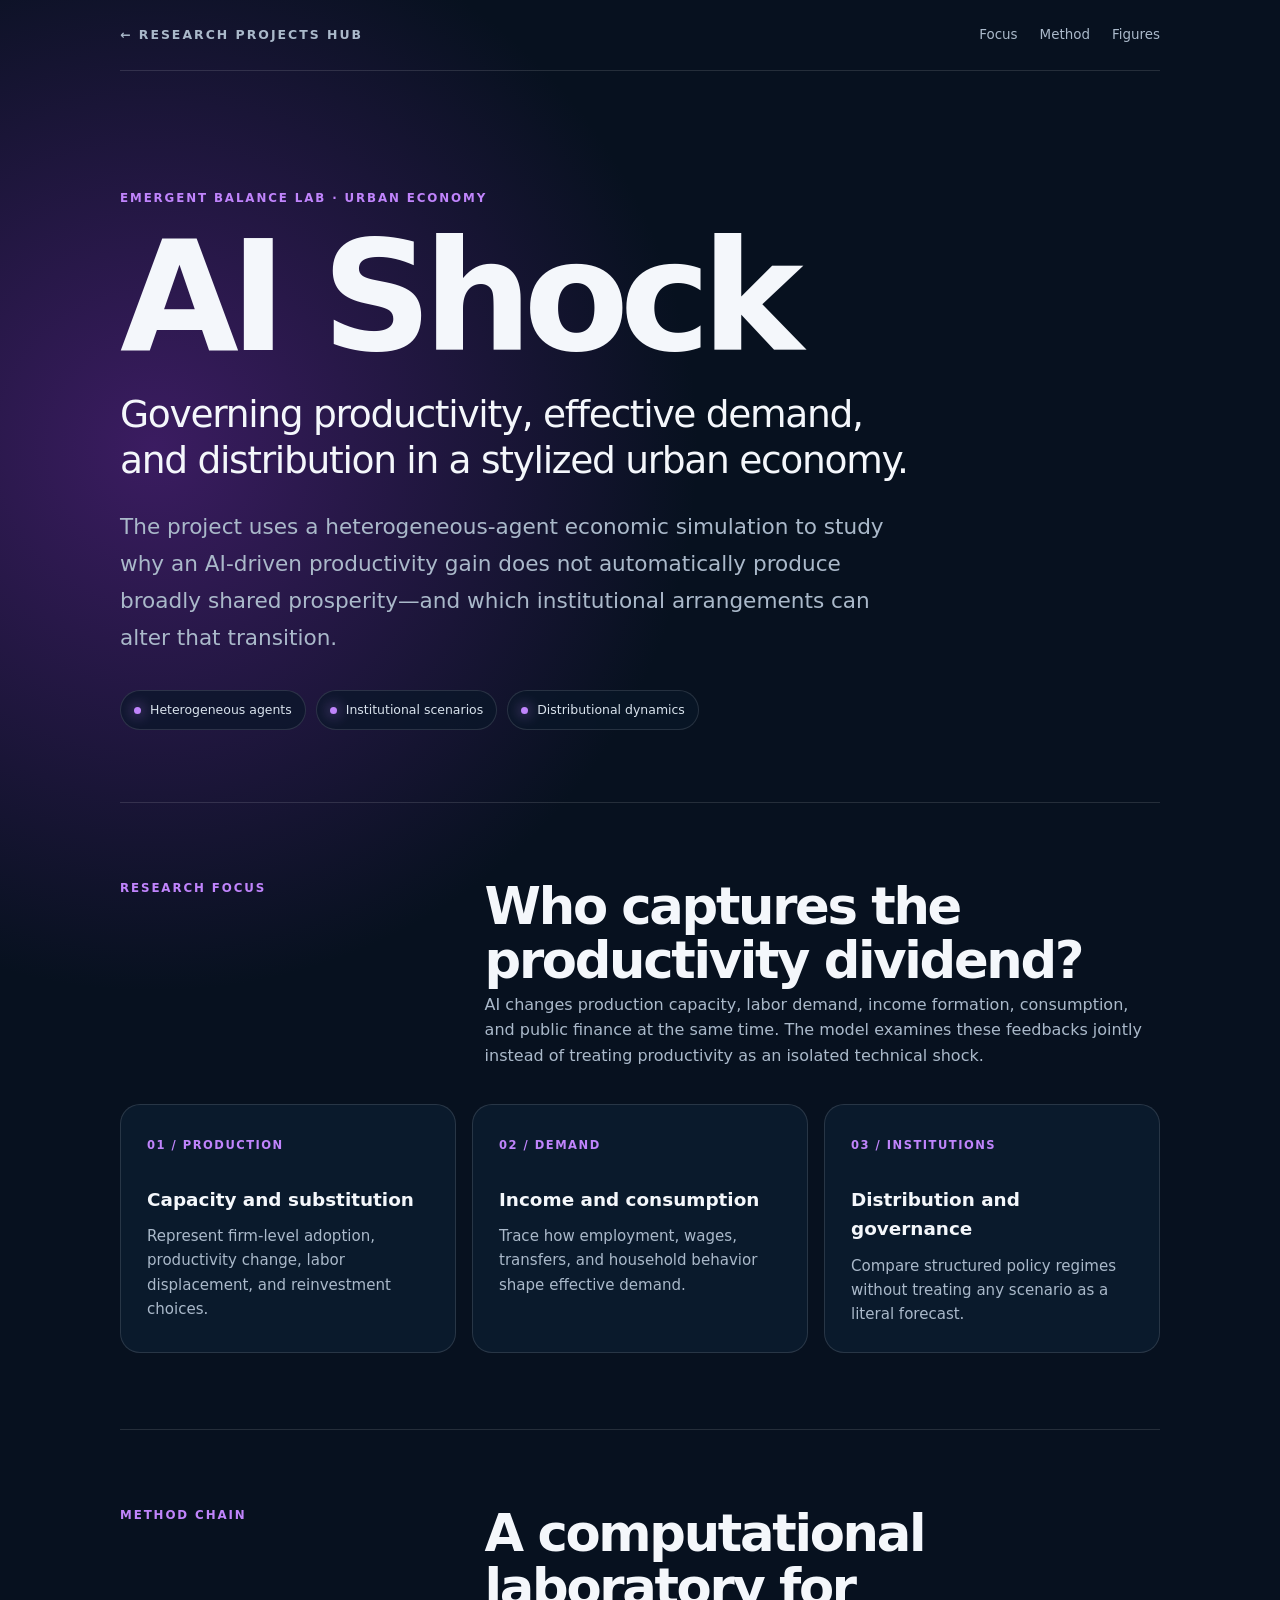
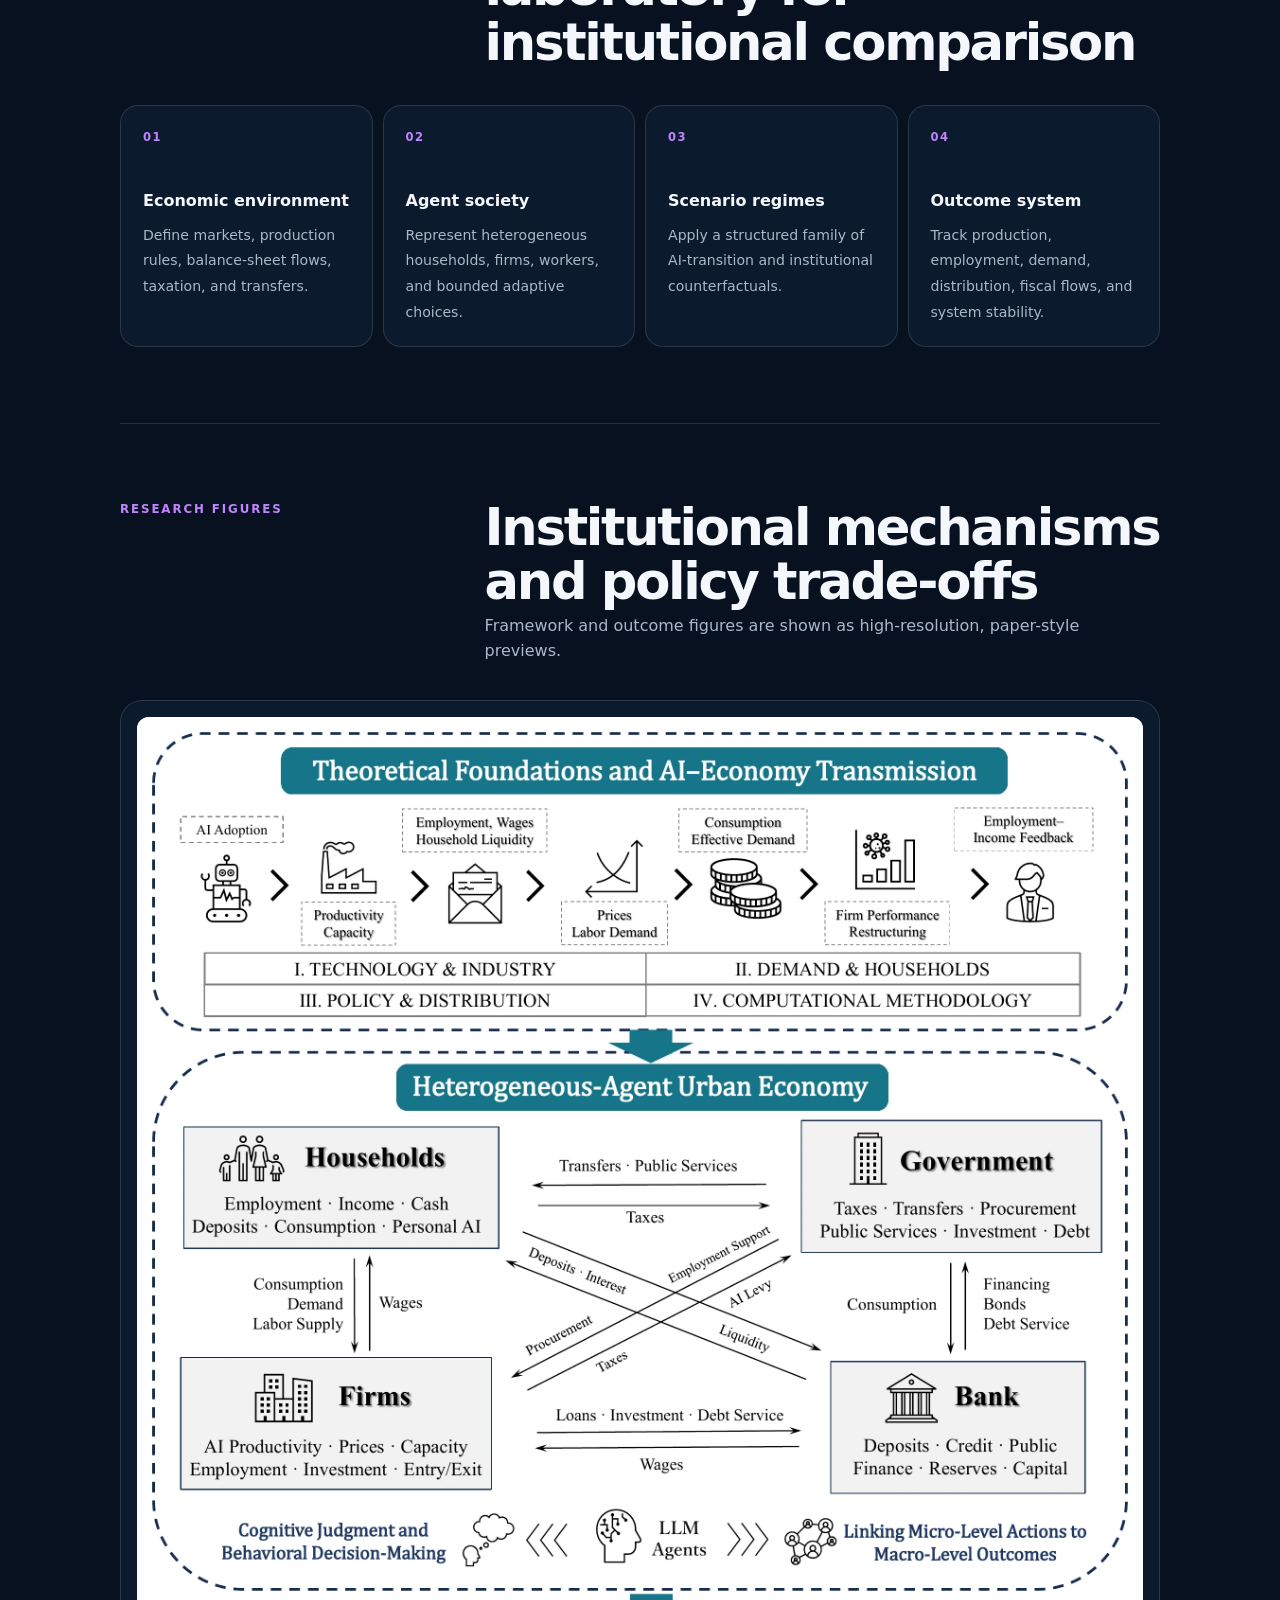
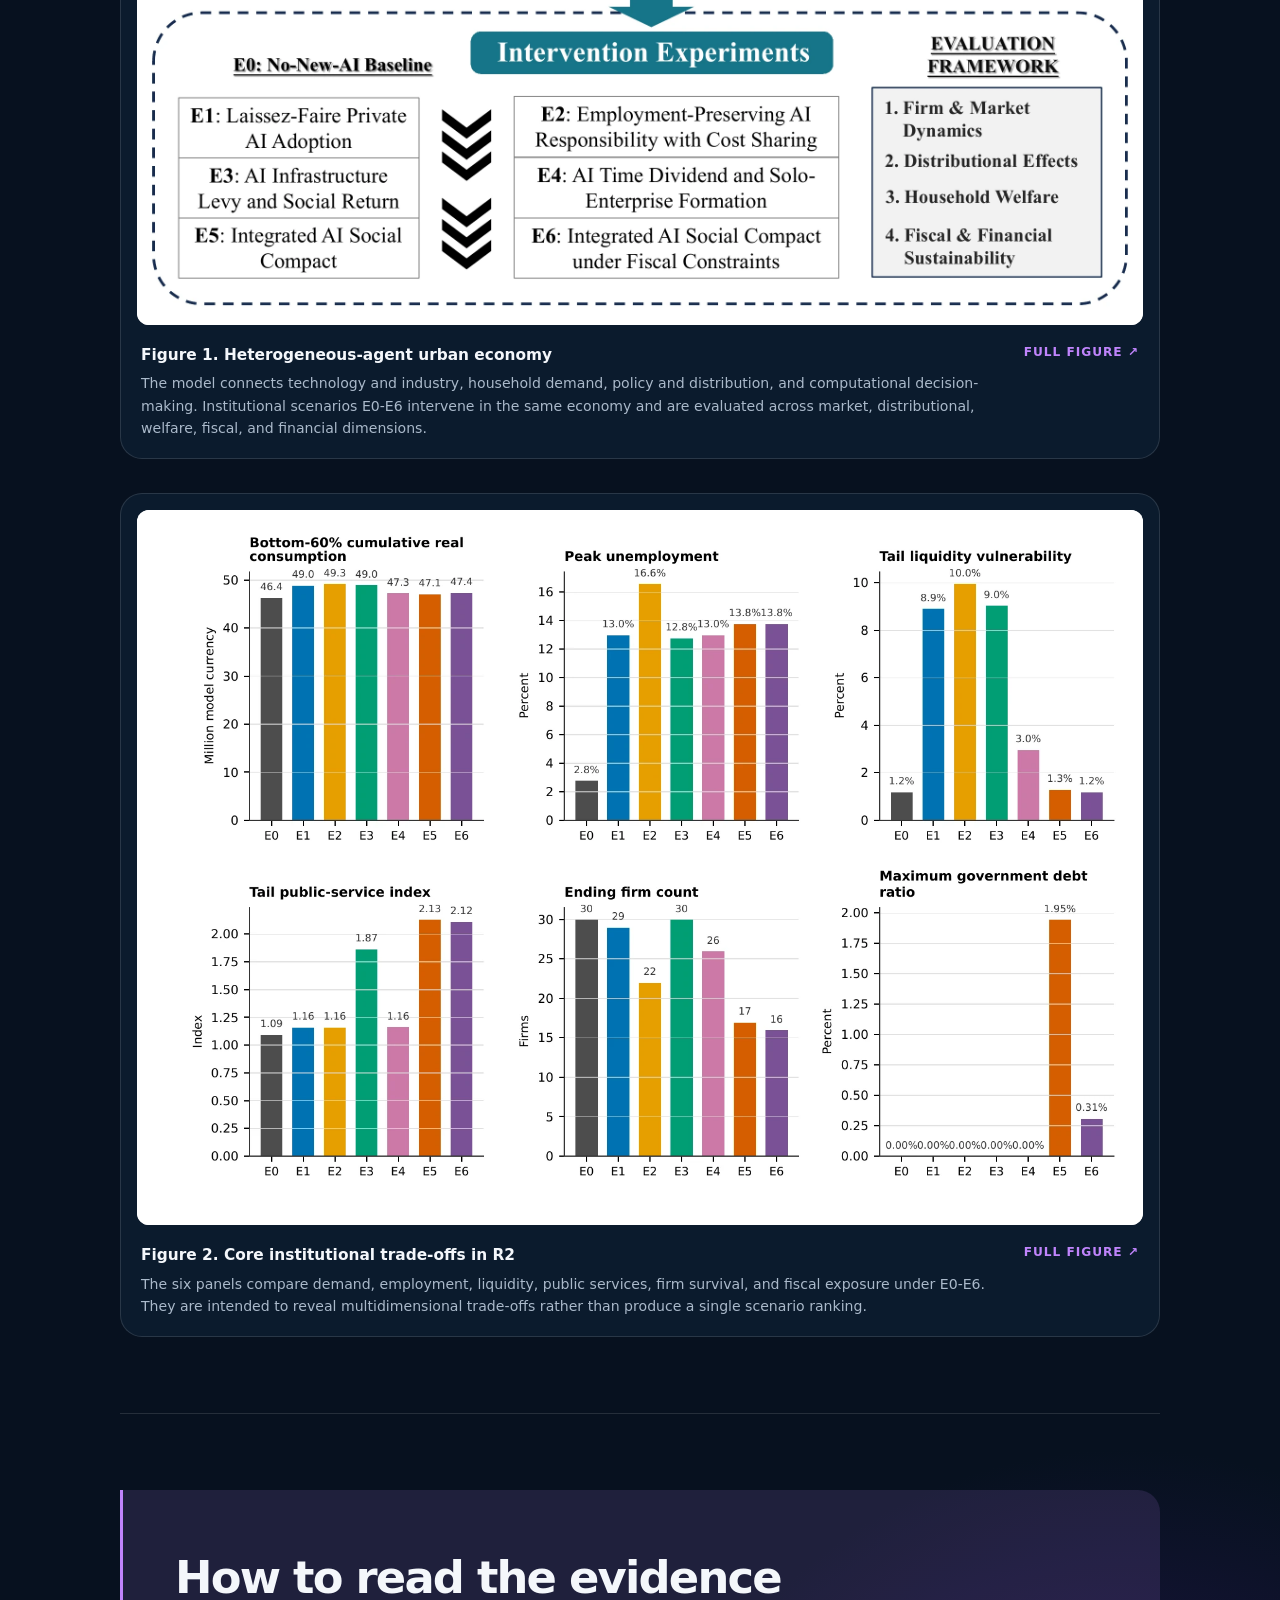
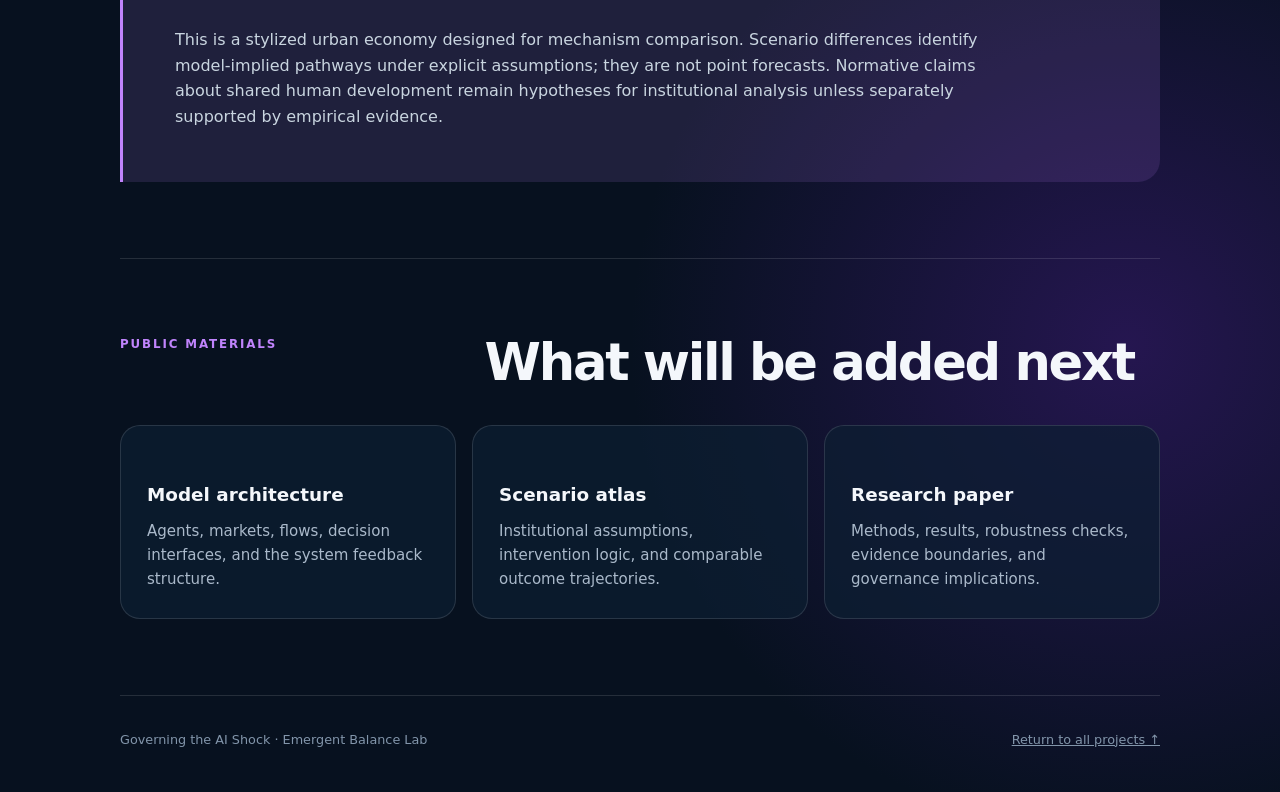
==== ai-shock/index.html @ 292c49fb "Correct AI Shock figure description" ====
<!doctype html>
<html lang="en">
<head>
  <meta charset="utf-8">
  <meta name="viewport" content="width=device-width, initial-scale=1">
  <meta name="theme-color" content="#07111f">
  <meta name="description" content="Governing the AI Shock: a stylized urban economy for institutional and distributional analysis.">
  <title>Governing the AI Shock · A Stylized Urban Economy</title>
  <link rel="stylesheet" href="../assets/styles.css">
</head>
<body class="project-page" style="--accent:#c084fc;--accent-soft:rgba(192,132,252,.13);--glow:#3b1c61">
  <div class="shell">
    <header class="site-header">
      <a class="brand back-link" href="../">← Research Projects Hub</a>
      <nav class="site-nav" aria-label="Project navigation">
        <a href="#focus">Focus</a>
        <a href="#method">Method</a>
        <a href="#figures">Figures</a>
      </nav>
    </header>

    <main>
      <section class="project-hero">
        <div class="eyebrow">Emergent Balance Lab · Urban economy</div>
        <h1>AI Shock</h1>
        <p class="subtitle">Governing productivity, effective demand, and distribution in a stylized urban economy.</p>
        <p class="lead">The project uses a heterogeneous-agent economic simulation to study why an AI-driven productivity gain does not automatically produce broadly shared prosperity—and which institutional arrangements can alter that transition.</p>
        <div class="status-line">
          <span class="pill">Heterogeneous agents</span>
          <span class="pill">Institutional scenarios</span>
          <span class="pill">Distributional dynamics</span>
        </div>
      </section>

      <section class="section" id="focus">
        <div class="section-heading">
          <div class="eyebrow">Research focus</div>
          <div>
            <h2>Who captures the productivity dividend?</h2>
            <p>AI changes production capacity, labor demand, income formation, consumption, and public finance at the same time. The model examines these feedbacks jointly instead of treating productivity as an isolated technical shock.</p>
          </div>
        </div>
        <div class="content-grid">
          <article class="content-card">
            <span class="number">01 / PRODUCTION</span>
            <h3>Capacity and substitution</h3>
            <p>Represent firm-level adoption, productivity change, labor displacement, and reinvestment choices.</p>
          </article>
          <article class="content-card">
            <span class="number">02 / DEMAND</span>
            <h3>Income and consumption</h3>
            <p>Trace how employment, wages, transfers, and household behavior shape effective demand.</p>
          </article>
          <article class="content-card">
            <span class="number">03 / INSTITUTIONS</span>
            <h3>Distribution and governance</h3>
            <p>Compare structured policy regimes without treating any scenario as a literal forecast.</p>
          </article>
        </div>
      </section>

      <section class="section" id="method">
        <div class="section-heading">
          <div class="eyebrow">Method chain</div>
          <div><h2>A computational laboratory for institutional comparison</h2></div>
        </div>
        <div class="method-flow" aria-label="AI Shock method">
          <div class="method-step"><strong>Economic environment</strong><span>Define markets, production rules, balance-sheet flows, taxation, and transfers.</span></div>
          <div class="method-step"><strong>Agent society</strong><span>Represent heterogeneous households, firms, workers, and bounded adaptive choices.</span></div>
          <div class="method-step"><strong>Scenario regimes</strong><span>Apply a structured family of AI-transition and institutional counterfactuals.</span></div>
          <div class="method-step"><strong>Outcome system</strong><span>Track production, employment, demand, distribution, fiscal flows, and system stability.</span></div>
        </div>
      </section>

      <section class="section" id="figures">
        <div class="section-heading">
          <div class="eyebrow">Research figures</div>
          <div>
            <h2>Institutional mechanisms and policy trade-offs</h2>
            <p>Framework and outcome figures are shown as high-resolution, paper-style previews.</p>
          </div>
        </div>
        <div class="figure-stack">
          <figure class="paper-figure">
            <a class="preview-link" href="../assets/figures/ai-framework.svg" target="_blank" rel="noopener" aria-label="Open AI Shock conceptual framework at full resolution">
              <img src="../assets/figures/ai-framework.svg" alt="AI Shock framework connecting AI adoption, productivity, employment, demand, firms, households, government, banking, intervention scenarios E0 to E6, and evaluation dimensions.">
            </a>
            <figcaption class="figure-caption">
              <div>
                <strong>Figure 1. Heterogeneous-agent urban economy</strong>
                <p>The model connects technology and industry, household demand, policy and distribution, and computational decision-making. Institutional scenarios E0-E6 intervene in the same economy and are evaluated across market, distributional, welfare, fiscal, and financial dimensions.</p>
              </div>
              <a class="pdf-link" href="../assets/figures/ai-framework.svg" target="_blank" rel="noopener">Full figure ↗</a>
            </figcaption>
          </figure>
          <figure class="paper-figure">
            <a class="preview-link" href="../assets/figures/ai-results.svg" target="_blank" rel="noopener" aria-label="Open AI Shock core outcome comparison at full resolution">
              <img src="../assets/figures/ai-results.svg" alt="Six bar charts comparing E0 through E6 on bottom-60-percent consumption, peak unemployment, liquidity vulnerability, public services, firm count, and government debt.">
            </a>
            <figcaption class="figure-caption">
              <div>
                <strong>Figure 2. Core institutional trade-offs in R2</strong>
                <p>The six panels compare demand, employment, liquidity, public services, firm survival, and fiscal exposure under E0-E6. They are intended to reveal multidimensional trade-offs rather than produce a single scenario ranking.</p>
              </div>
              <a class="pdf-link" href="../assets/figures/ai-results.svg" target="_blank" rel="noopener">Full figure ↗</a>
            </figcaption>
          </figure>
        </div>
      </section>

      <section class="section" id="evidence">
        <div class="evidence-box">
          <h2>How to read the evidence</h2>
          <p>This is a stylized urban economy designed for mechanism comparison. Scenario differences identify model-implied pathways under explicit assumptions; they are not point forecasts. Normative claims about shared human development remain hypotheses for institutional analysis unless separately supported by empirical evidence.</p>
        </div>
      </section>

      <section class="section">
        <div class="section-heading">
          <div class="eyebrow">Public materials</div>
          <div><h2>What will be added next</h2></div>
        </div>
        <div class="output-grid">
          <article class="output-card"><h3>Model architecture</h3><p>Agents, markets, flows, decision interfaces, and the system feedback structure.</p></article>
          <article class="output-card"><h3>Scenario atlas</h3><p>Institutional assumptions, intervention logic, and comparable outcome trajectories.</p></article>
          <article class="output-card"><h3>Research paper</h3><p>Methods, results, robustness checks, evidence boundaries, and governance implications.</p></article>
        </div>
      </section>
    </main>

    <footer class="site-footer">
      <span>Governing the AI Shock · Emergent Balance Lab</span>
      <a href="../">Return to all projects ↑</a>
    </footer>
  </div>
</body>
</html>
---- assets/styles.css ----
:root {
  --bg: #07111f;
  --panel: #0d1b2c;
  --text: #f4f7fb;
  --muted: #aab9ca;
  --line: rgba(255, 255, 255, 0.12);
  --accent: #67e8f9;
  --accent-soft: rgba(103, 232, 249, 0.13);
  --max-width: 1120px;
}

* { box-sizing: border-box; }
html { scroll-behavior: smooth; }

body {
  margin: 0;
  min-height: 100vh;
  background:
    radial-gradient(circle at 12% 8%, var(--glow, #123958) 0, transparent 34rem),
    radial-gradient(circle at 88% 92%, #251650 0, transparent 31rem),
    var(--bg);
  color: var(--text);
  font-family: Inter, ui-sans-serif, system-ui, -apple-system, BlinkMacSystemFont, "Segoe UI", sans-serif;
  line-height: 1.6;
}

a { color: inherit; }
.shell { width: min(var(--max-width), calc(100% - 32px)); margin: 0 auto; }

.site-header {
  display: flex;
  align-items: center;
  justify-content: space-between;
  gap: 24px;
  padding: 24px 0;
  border-bottom: 1px solid var(--line);
}

.brand {
  text-decoration: none;
  font-size: 0.78rem;
  font-weight: 800;
  letter-spacing: 0.16em;
  text-transform: uppercase;
}

.site-nav { display: flex; gap: 22px; color: var(--muted); font-size: 0.84rem; }
.site-nav a { text-decoration: none; }
.site-nav a:hover, .back-link:hover { color: var(--text); }

.eyebrow {
  color: var(--accent);
  font-size: 0.74rem;
  font-weight: 800;
  letter-spacing: 0.16em;
  text-transform: uppercase;
}

.hero { padding: clamp(72px, 13vw, 148px) 0 76px; }

.hero h1, .project-hero h1 {
  max-width: 980px;
  margin: 18px 0 22px;
  font-size: clamp(3.2rem, 8.7vw, 7.4rem);
  line-height: 0.94;
  letter-spacing: -0.06em;
}

.hero .lead, .project-hero .lead {
  max-width: 780px;
  margin: 0;
  color: var(--muted);
  font-size: clamp(1.06rem, 2.4vw, 1.35rem);
  line-height: 1.72;
}

.status-line { display: flex; flex-wrap: wrap; gap: 10px; margin-top: 34px; }

.pill {
  display: inline-flex;
  align-items: center;
  gap: 9px;
  padding: 9px 13px;
  border: 1px solid var(--line);
  border-radius: 999px;
  background: rgba(9, 24, 41, 0.7);
  color: #d9e3ed;
  font-size: 0.78rem;
}

.pill::before {
  width: 7px;
  height: 7px;
  border-radius: 50%;
  background: var(--accent);
  box-shadow: 0 0 14px var(--accent);
  content: "";
}

.section { padding: 76px 0; border-top: 1px solid var(--line); }

.section-heading {
  display: grid;
  grid-template-columns: minmax(180px, 0.75fr) minmax(0, 1.6fr);
  gap: 48px;
  margin-bottom: 36px;
}

.section-heading h2 {
  margin: 0;
  font-size: clamp(2rem, 4vw, 3.4rem);
  line-height: 1.06;
  letter-spacing: -0.045em;
}

.section-heading p { max-width: 700px; margin: 4px 0 0; color: var(--muted); }
.project-grid, .principle-grid, .content-grid, .output-grid { display: grid; grid-template-columns: repeat(3, 1fr); gap: 16px; }

.project-card {
  min-height: 330px;
  padding: 28px;
  border: 1px solid var(--line);
  border-radius: 24px;
  background: linear-gradient(155deg, rgba(18, 39, 64, 0.96), rgba(10, 25, 42, 0.93));
  text-decoration: none;
  display: flex;
  flex-direction: column;
  transition: transform 180ms ease, border-color 180ms ease;
}

.project-card:hover { transform: translateY(-5px); border-color: var(--card-accent); }
.project-card .index { color: var(--card-accent); font-size: 0.72rem; font-weight: 800; letter-spacing: 0.14em; }
.project-card h3 { margin: auto 0 10px; font-size: 2.25rem; letter-spacing: -0.045em; }
.project-card p { margin: 0; color: var(--muted); }
.card-link { margin-top: 22px; color: #dce8f3; font-size: 0.8rem; font-weight: 700; }

.principle, .content-card, .output-card {
  padding: 26px;
  border: 1px solid var(--line);
  border-radius: 20px;
  background: rgba(13, 31, 51, 0.72);
}

.principle .number, .content-card .number { color: var(--accent); font-size: 0.72rem; font-weight: 800; letter-spacing: 0.13em; }
.principle h3, .content-card h3, .output-card h3 { margin: 28px 0 10px; font-size: 1.15rem; }
.principle p, .content-card p, .output-card p { margin: 0; color: var(--muted); font-size: 0.94rem; }

.integrity-note {
  display: grid;
  grid-template-columns: 0.65fr 1.35fr;
  gap: 46px;
  padding: clamp(28px, 6vw, 52px);
  border: 1px solid var(--line);
  border-radius: 24px;
  background: linear-gradient(135deg, var(--accent-soft), rgba(13, 31, 51, 0.74));
}

.integrity-note h2 { margin: 0; font-size: clamp(1.8rem, 4vw, 3rem); line-height: 1.08; letter-spacing: -0.04em; }
.integrity-note p { margin: 0; color: #c3d0dd; }
.project-page { --max-width: 1040px; }
.project-hero { padding: clamp(62px, 11vw, 118px) 0 72px; }
.project-hero h1 { font-size: clamp(4.6rem, 15vw, 9.6rem); }

.project-hero .subtitle {
  max-width: 800px;
  margin: 0 0 24px;
  font-size: clamp(1.4rem, 4vw, 2.35rem);
  line-height: 1.22;
  letter-spacing: -0.035em;
}

.back-link { color: var(--muted); text-decoration: none; }
.method-flow { display: grid; grid-template-columns: repeat(4, 1fr); gap: 10px; counter-reset: method; }

.method-step {
  min-height: 188px;
  padding: 22px;
  border: 1px solid var(--line);
  border-radius: 18px;
  background: rgba(13, 31, 51, 0.78);
  counter-increment: method;
}

.method-step::before {
  display: block;
  margin-bottom: 42px;
  color: var(--accent);
  font-size: 0.72rem;
  font-weight: 800;
  letter-spacing: 0.12em;
  content: "0" counter(method);
}

.method-step strong { display: block; margin-bottom: 8px; font-size: 1rem; }
.method-step span { color: var(--muted); font-size: 0.88rem; }

.figure-stack {
  display: grid;
  gap: 34px;
}

.paper-figure {
  margin: 0;
  padding: 16px;
  border: 1px solid var(--line);
  border-radius: 22px;
  background: rgba(13, 31, 51, 0.78);
}

.paper-figure a.preview-link {
  display: block;
  overflow: hidden;
  border-radius: 12px;
  background: #fff;
}

.paper-figure img {
  display: block;
  width: 100%;
  height: auto;
  transition: transform 180ms ease;
}

.paper-figure a.preview-link:hover img {
  transform: scale(1.006);
}

.figure-caption {
  display: grid;
  grid-template-columns: minmax(0, 1fr) auto;
  gap: 24px;
  align-items: start;
  padding: 18px 4px 2px;
}

.figure-caption strong {
  display: block;
  margin-bottom: 5px;
  color: var(--text);
  font-size: 0.96rem;
}

.figure-caption p {
  margin: 0;
  color: var(--muted);
  font-size: 0.88rem;
}

.pdf-link {
  white-space: nowrap;
  color: var(--accent);
  font-size: 0.76rem;
  font-weight: 800;
  letter-spacing: 0.08em;
  text-decoration: none;
  text-transform: uppercase;
}

.pdf-link:hover {
  text-decoration: underline;
  text-underline-offset: 4px;
}

.evidence-box {
  padding: clamp(28px, 6vw, 52px);
  border-left: 3px solid var(--accent);
  border-radius: 0 22px 22px 0;
  background: var(--accent-soft);
}

.evidence-box h2 { margin: 0 0 14px; font-size: clamp(1.75rem, 4vw, 2.8rem); letter-spacing: -0.04em; }
.evidence-box p { max-width: 820px; margin: 0; color: #c9d5e0; }

.site-footer {
  display: flex;
  justify-content: space-between;
  gap: 24px;
  padding: 34px 0 42px;
  border-top: 1px solid var(--line);
  color: #8295aa;
  font-size: 0.8rem;
}

@media (max-width: 820px) {
  .project-grid, .principle-grid, .content-grid, .output-grid { grid-template-columns: 1fr; }
  .project-card { min-height: 230px; }
  .section-heading, .integrity-note { grid-template-columns: 1fr; gap: 22px; }
  .method-flow { grid-template-columns: repeat(2, 1fr); }
}

@media (max-width: 560px) {
  .shell { width: min(var(--max-width), calc(100% - 24px)); }
  .site-header { align-items: flex-start; flex-direction: column; gap: 14px; }
  .site-nav { width: 100%; justify-content: space-between; gap: 12px; }
  .hero { padding-top: 58px; }
  .section { padding: 58px 0; }
  .method-flow { grid-template-columns: 1fr; }
  .method-step { min-height: 0; }
  .method-step::before { margin-bottom: 24px; }
  .paper-figure { padding: 8px; border-radius: 16px; }
  .figure-caption { grid-template-columns: 1fr; gap: 12px; padding: 15px 6px 7px; }
  .site-footer { flex-direction: column; }
}
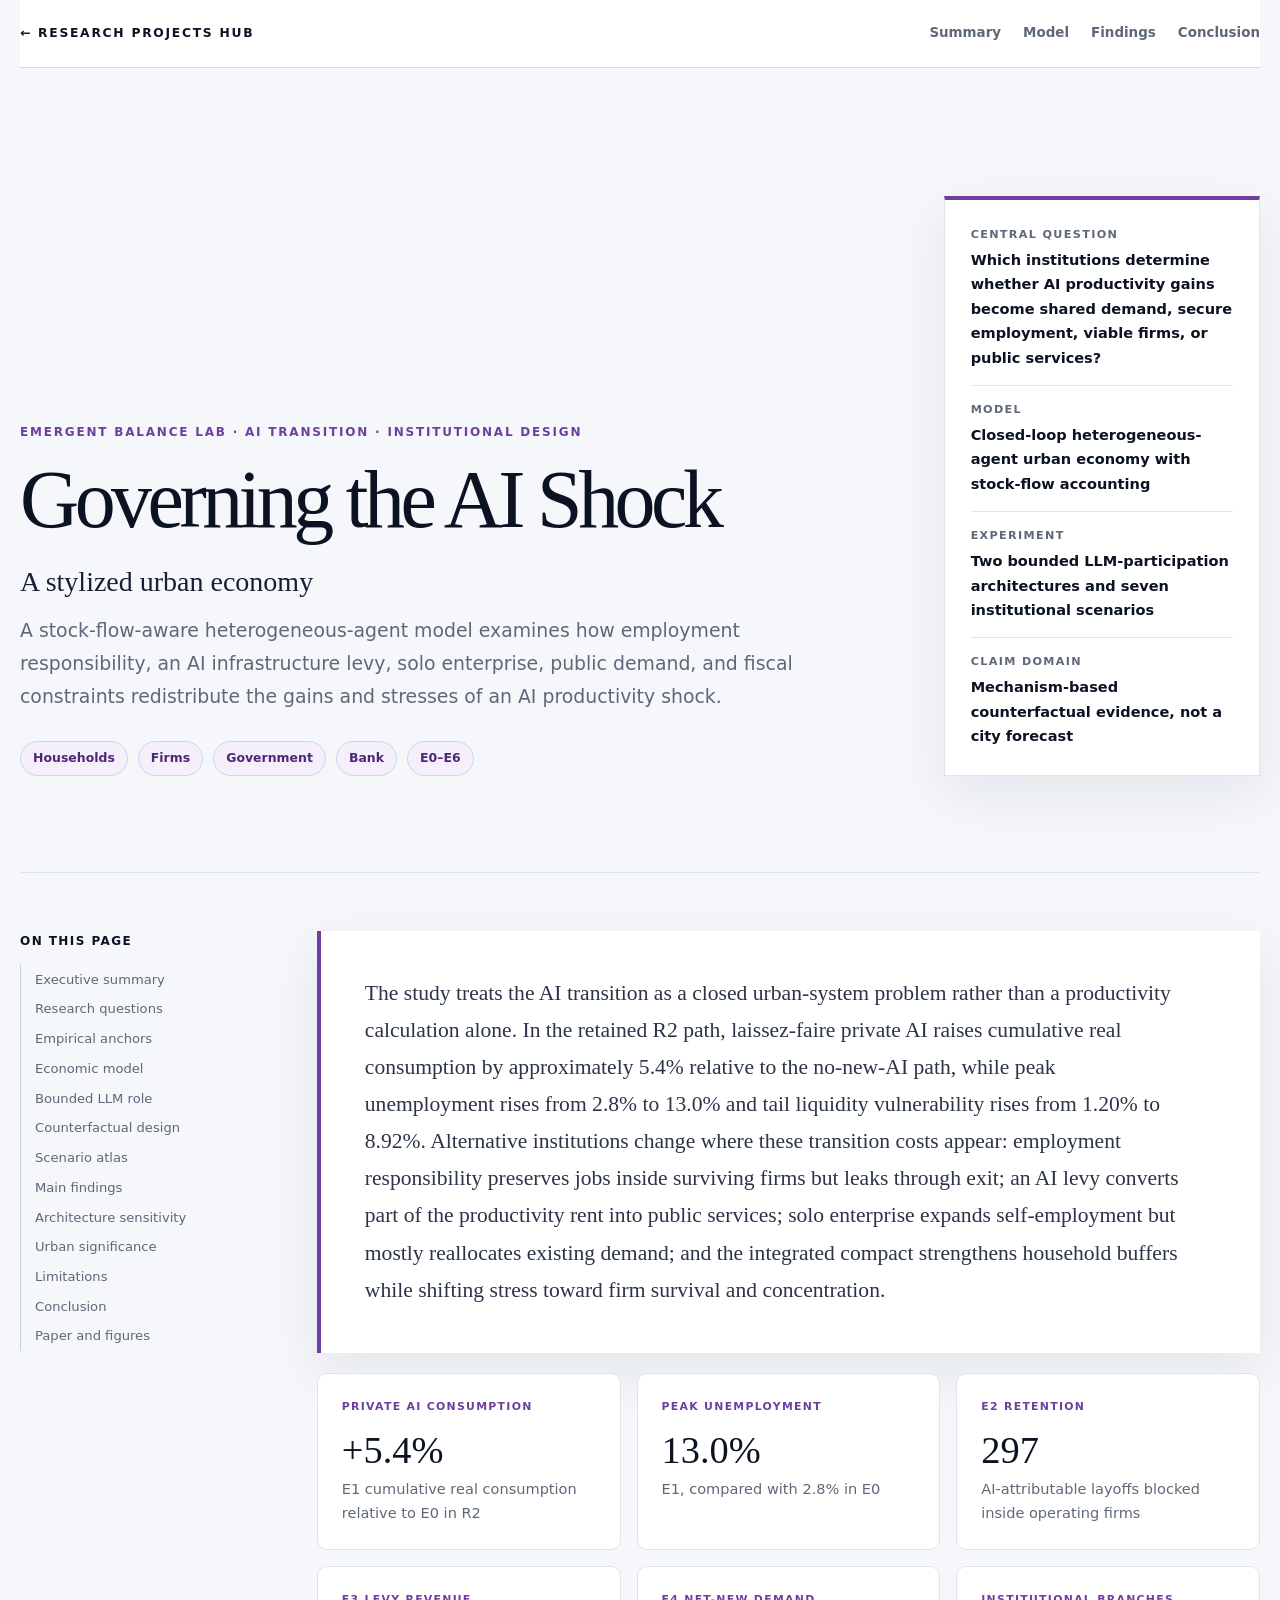
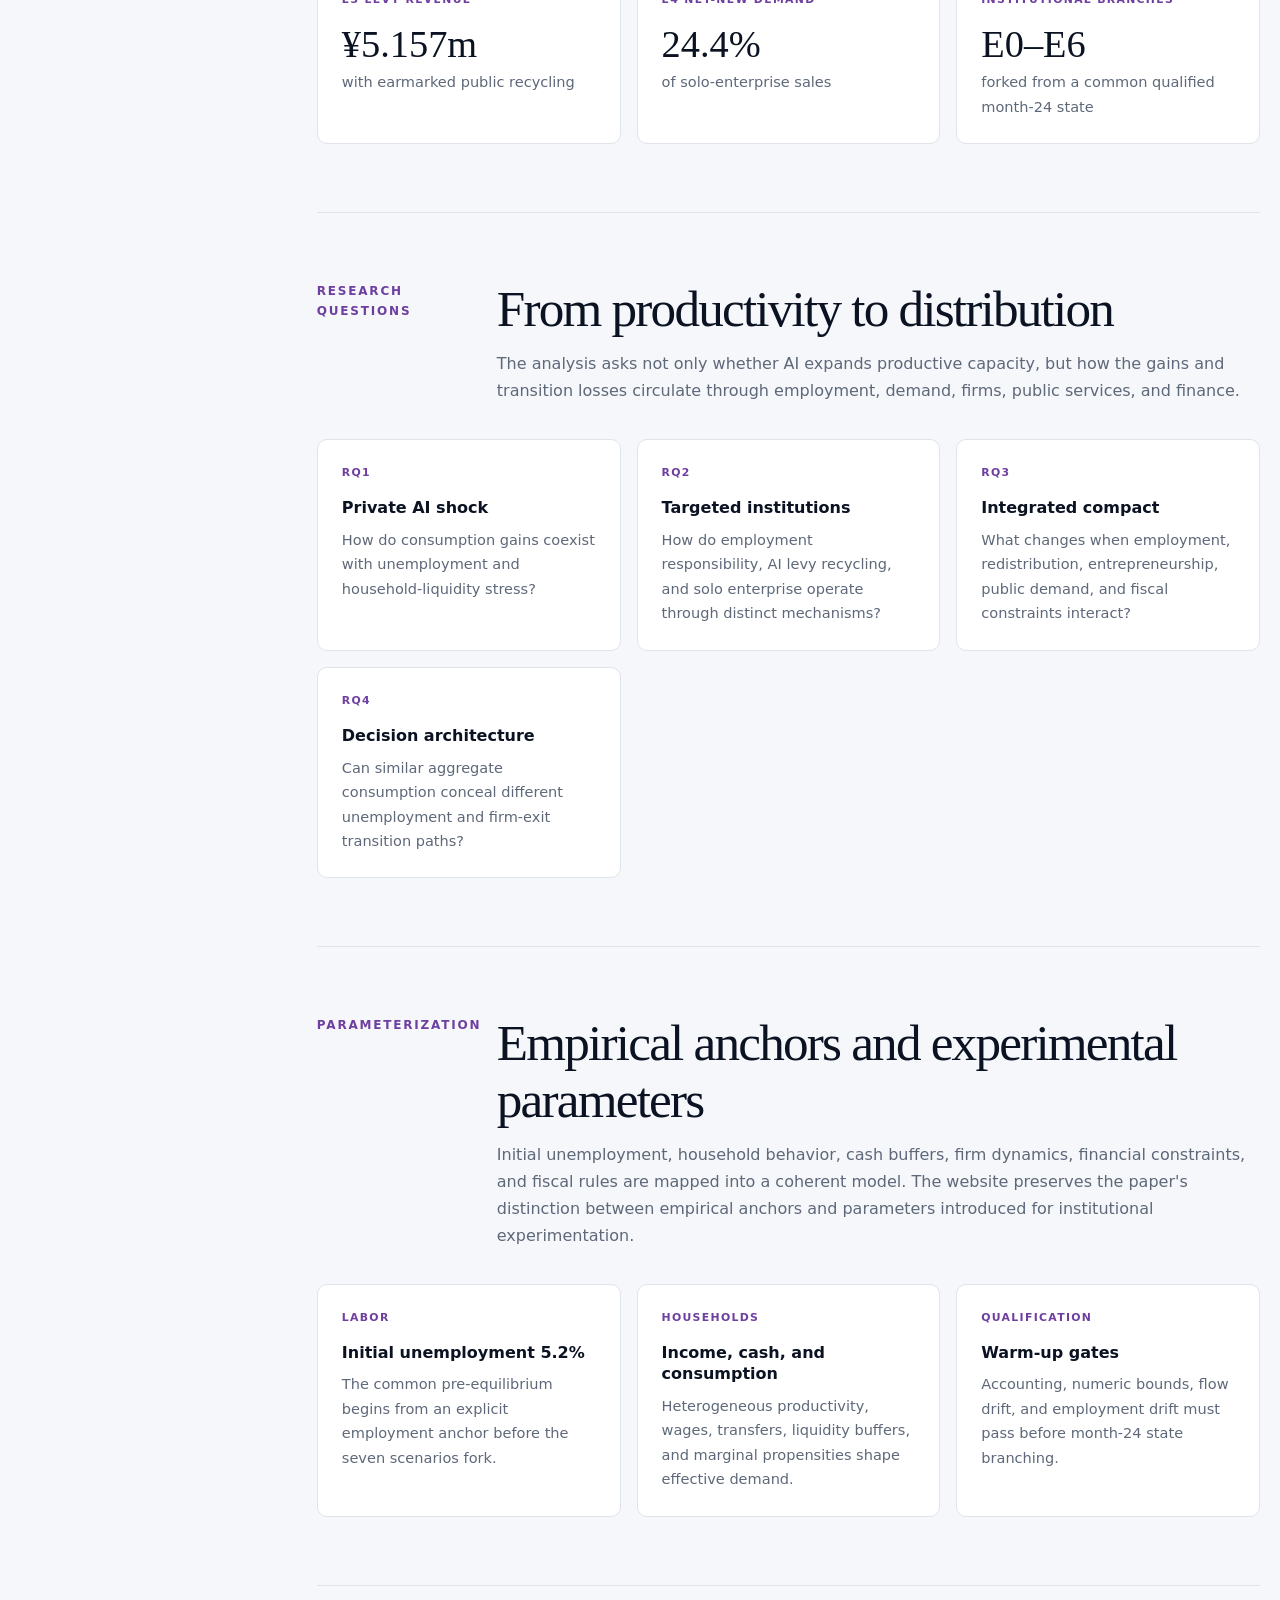
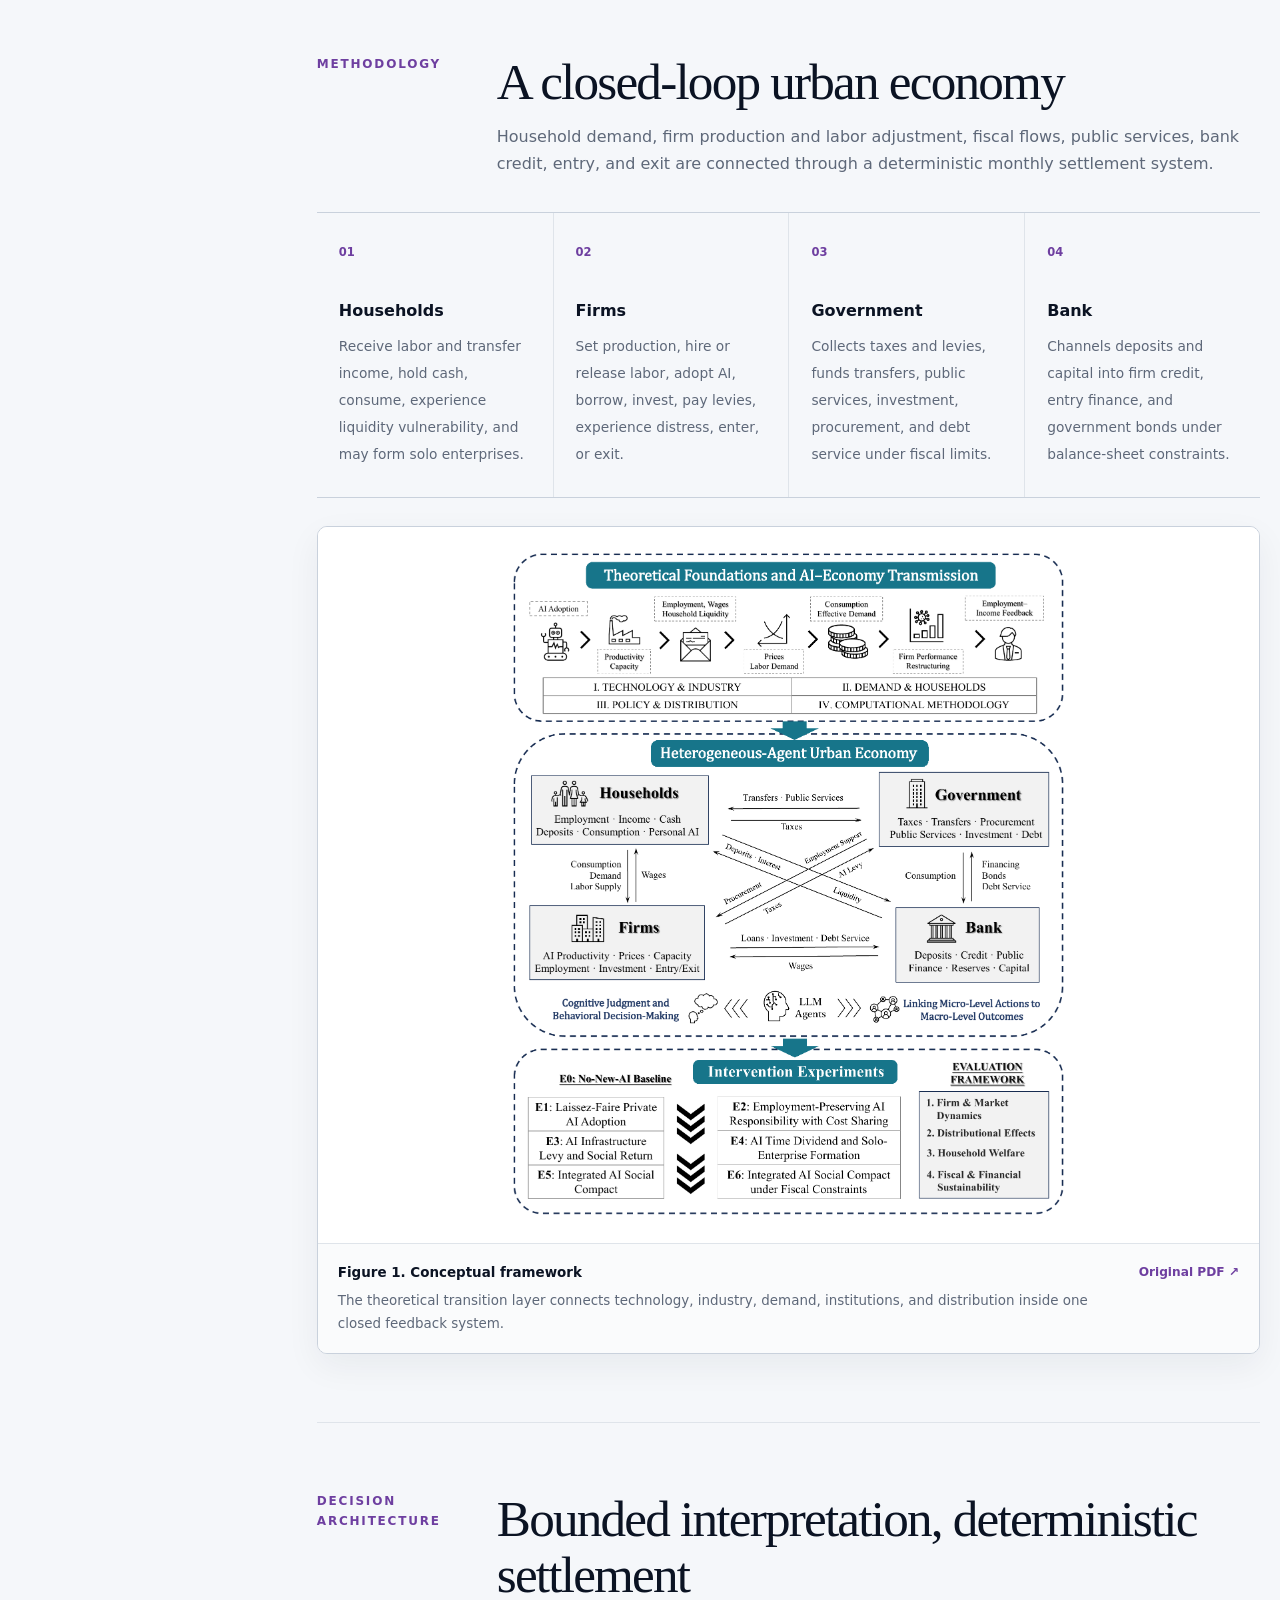
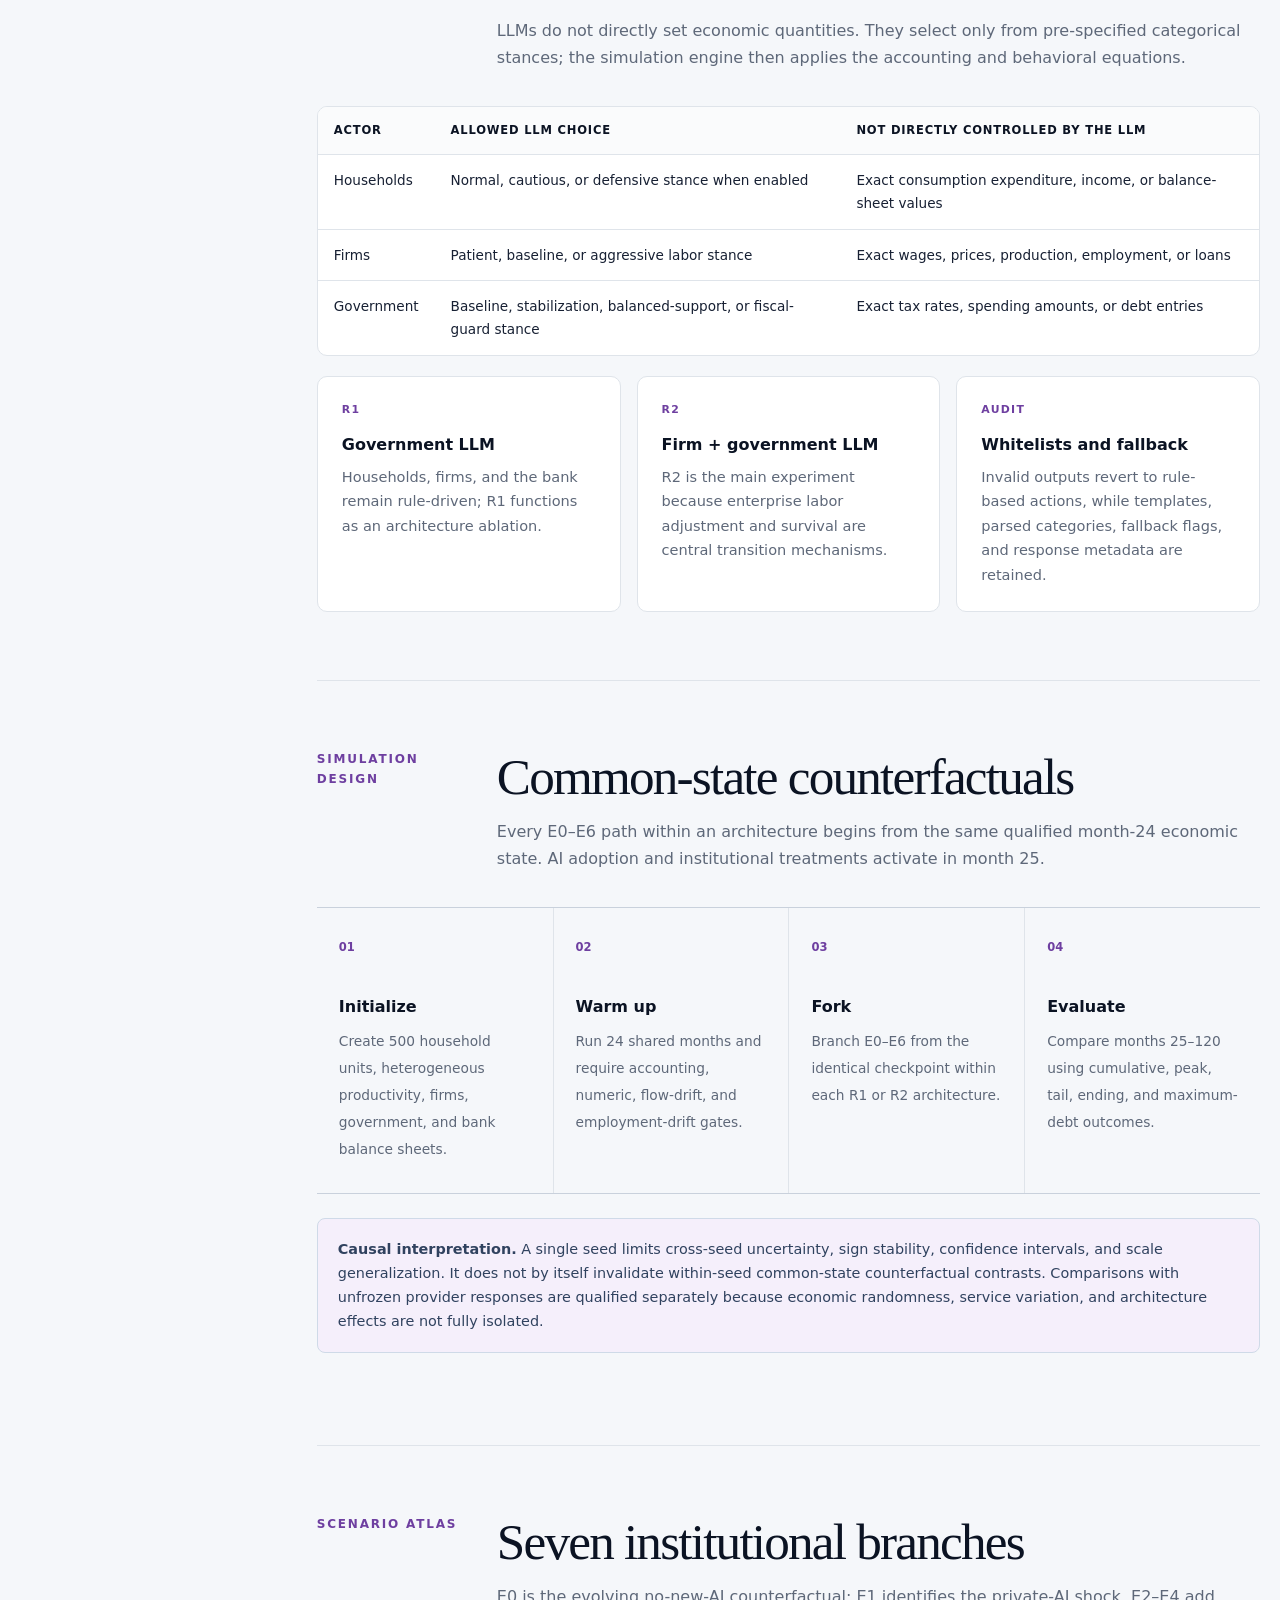
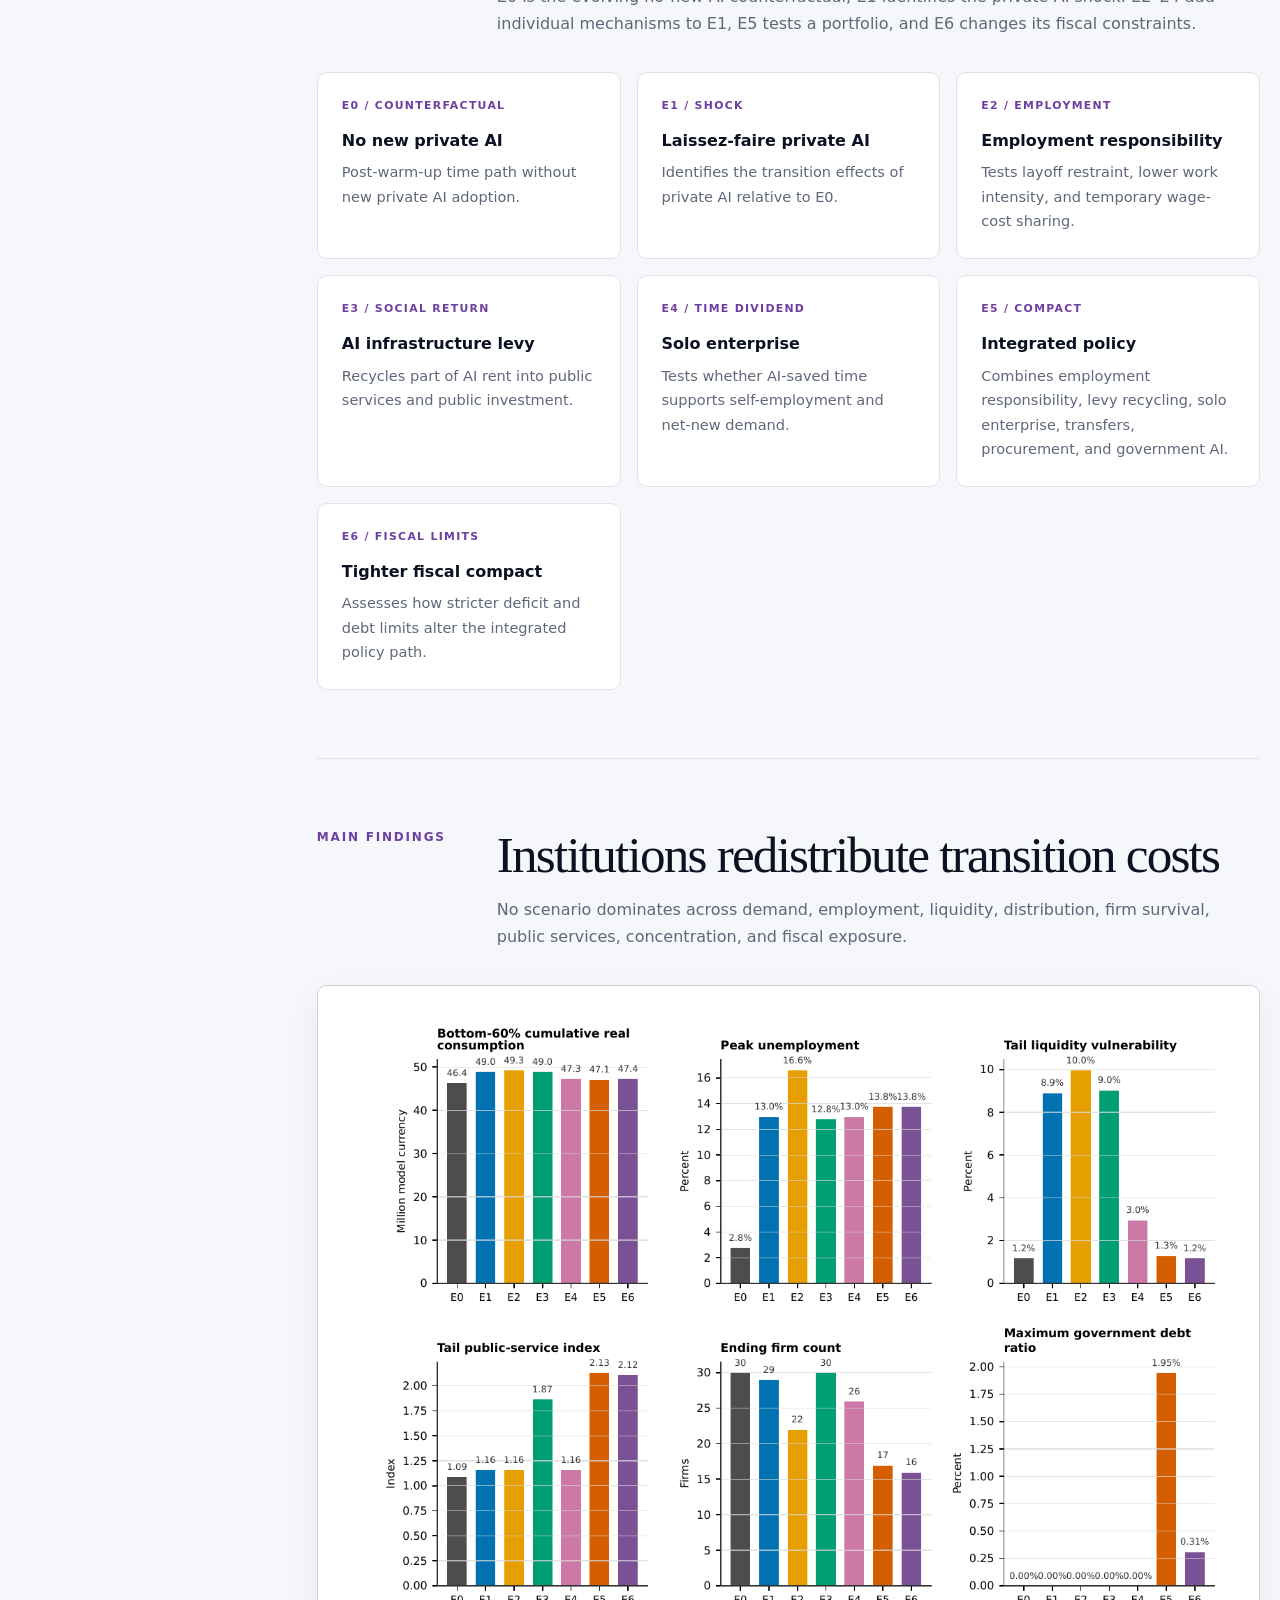
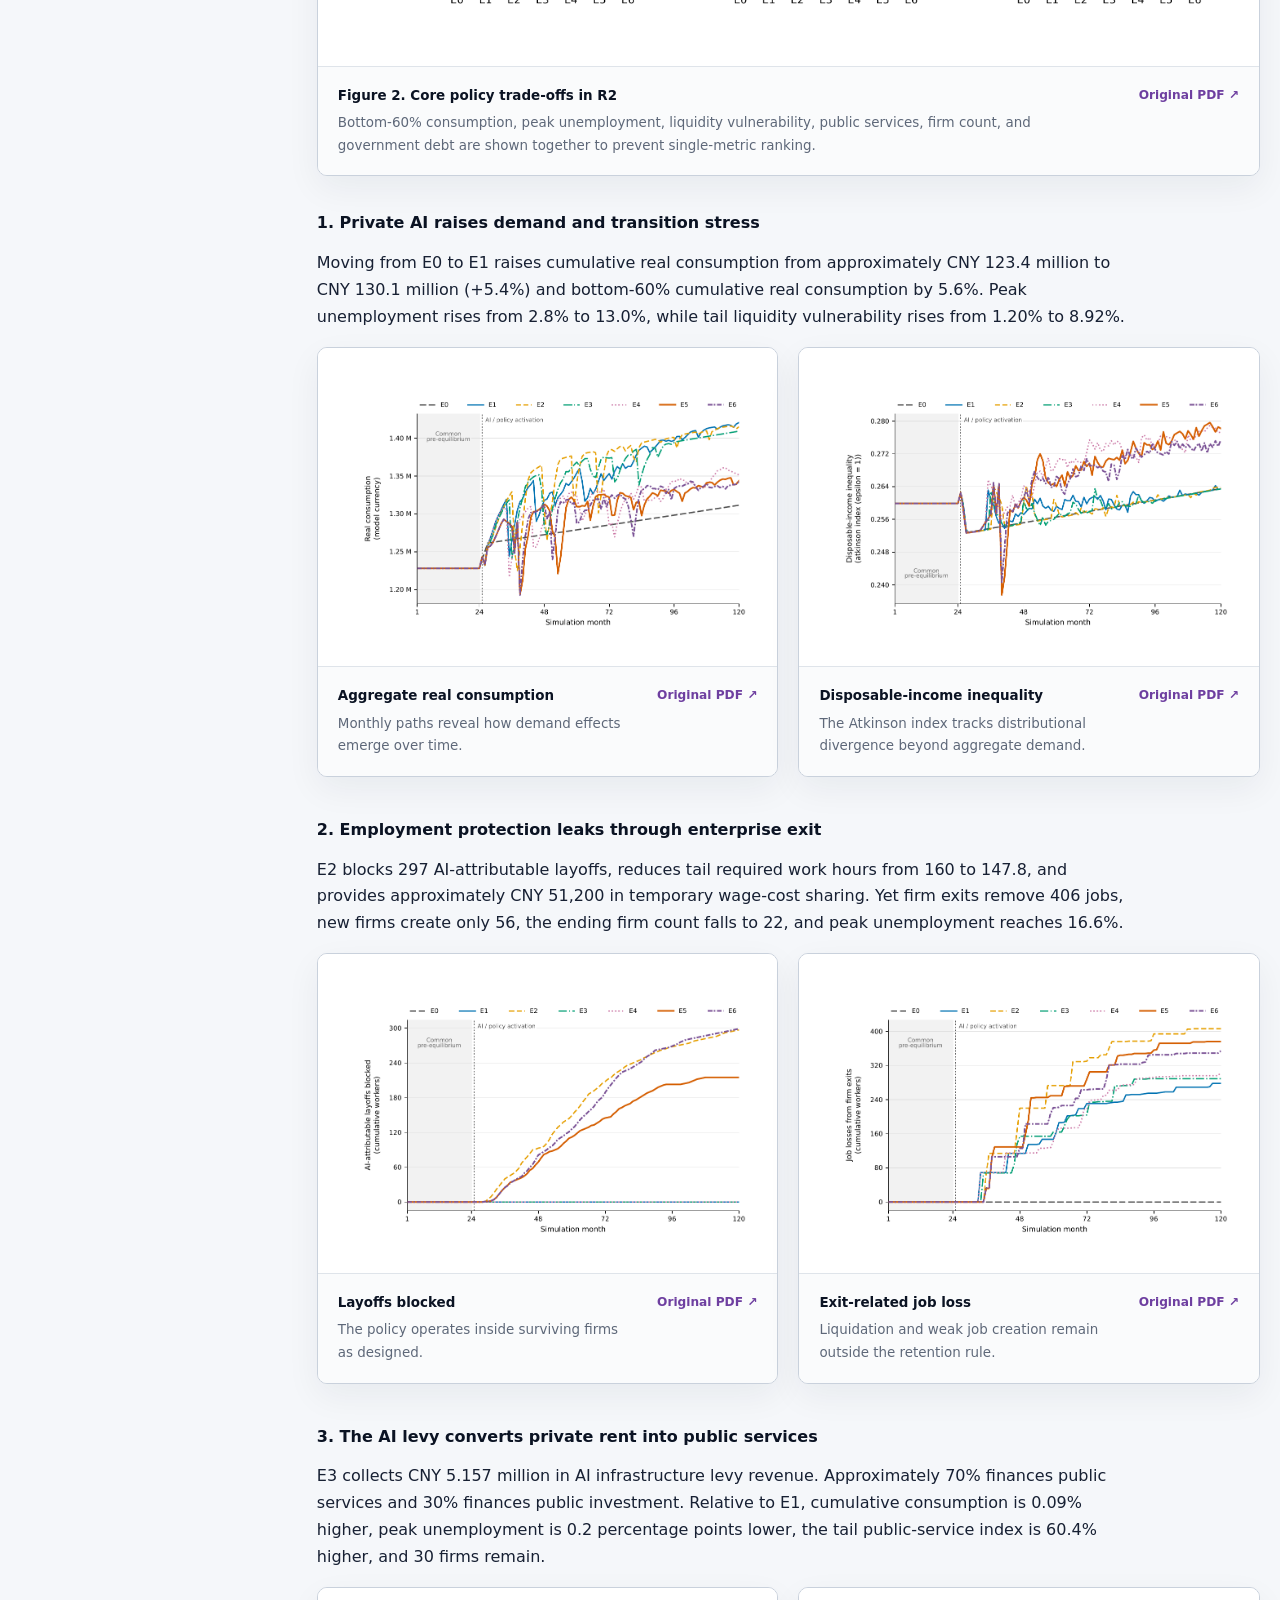
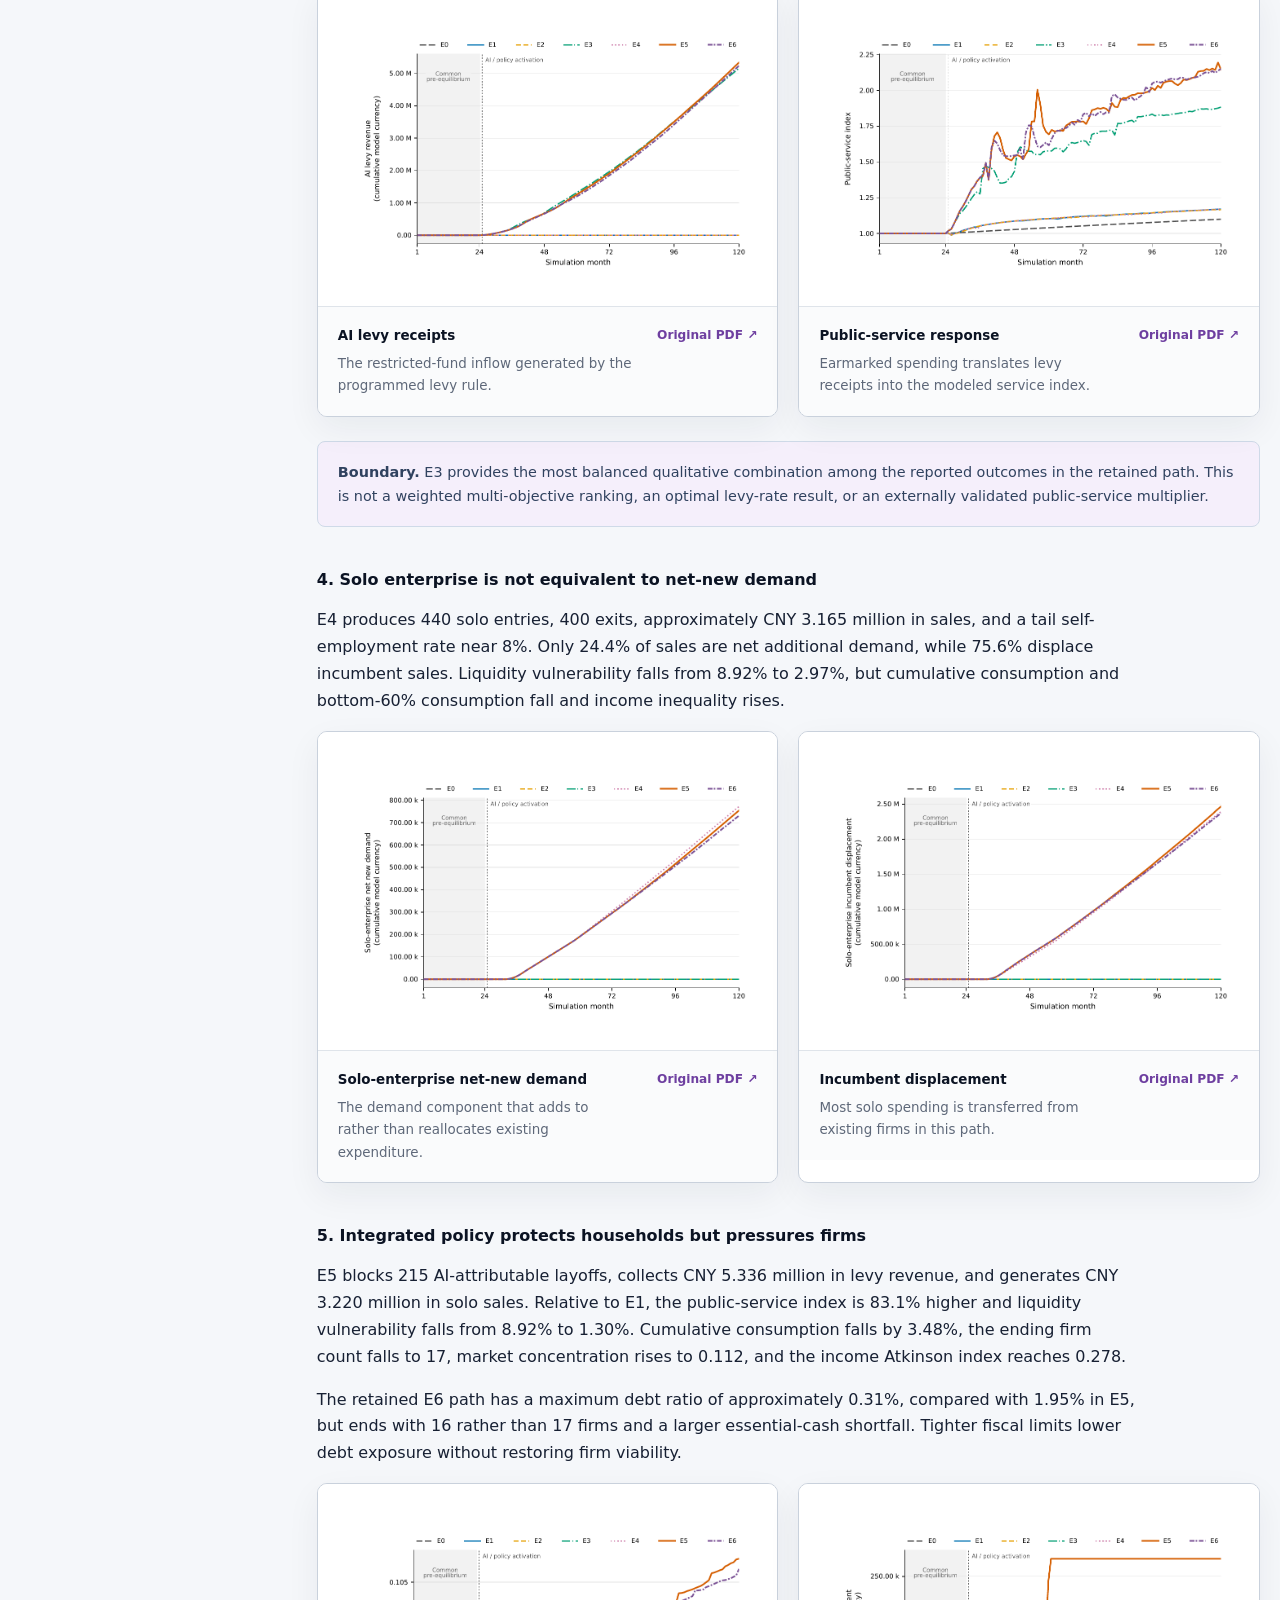
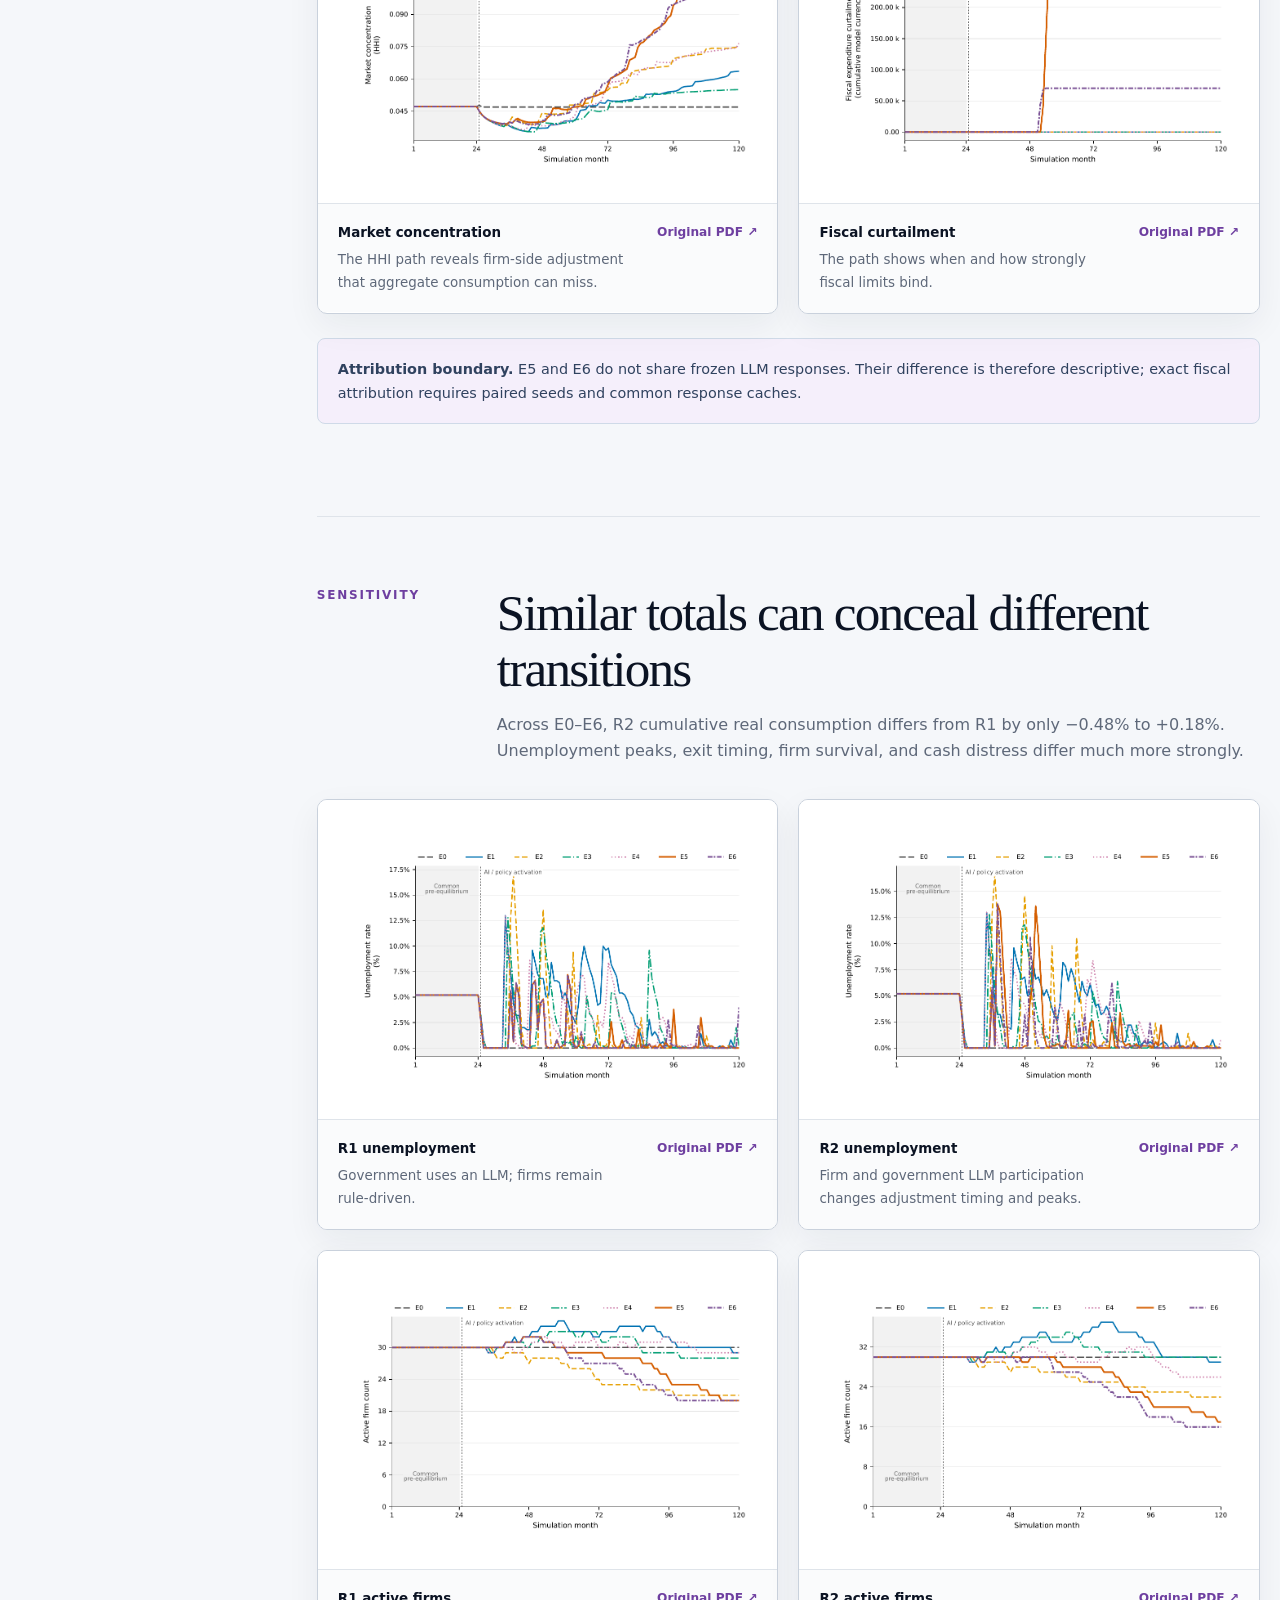
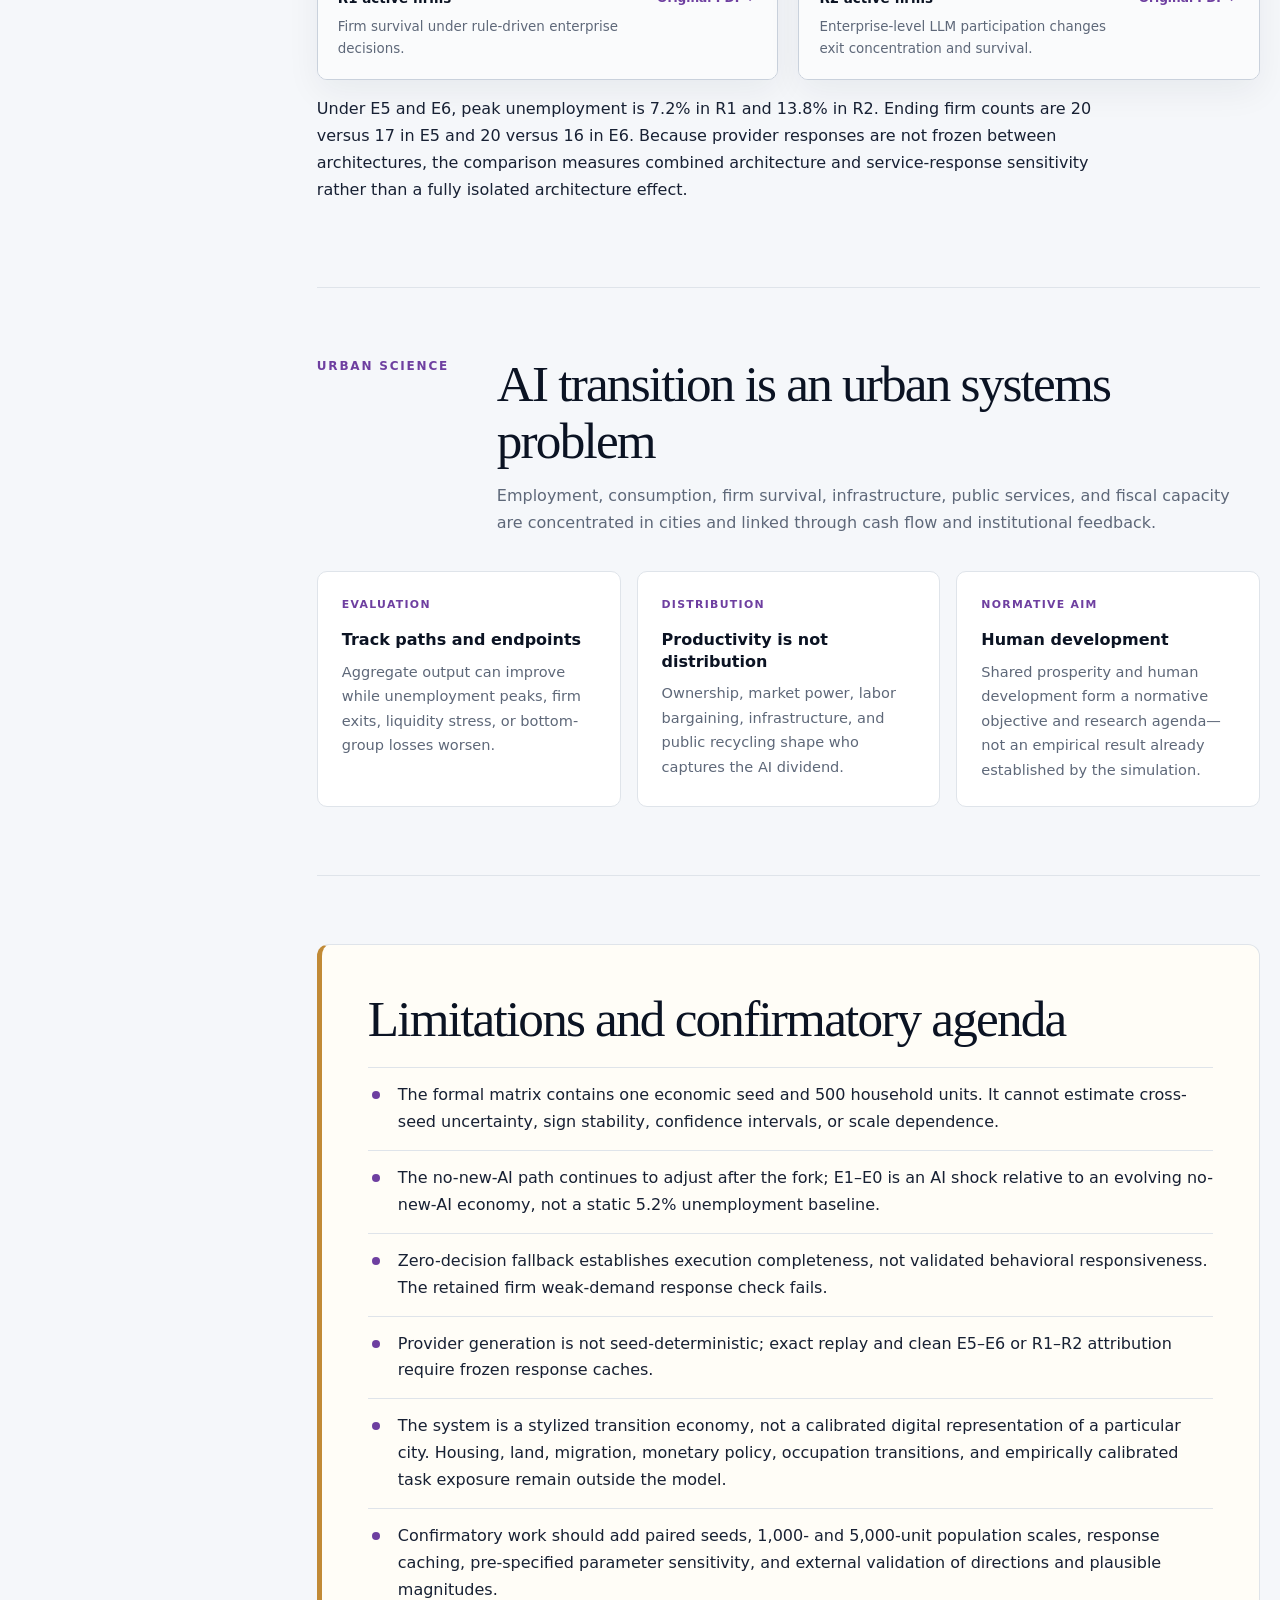
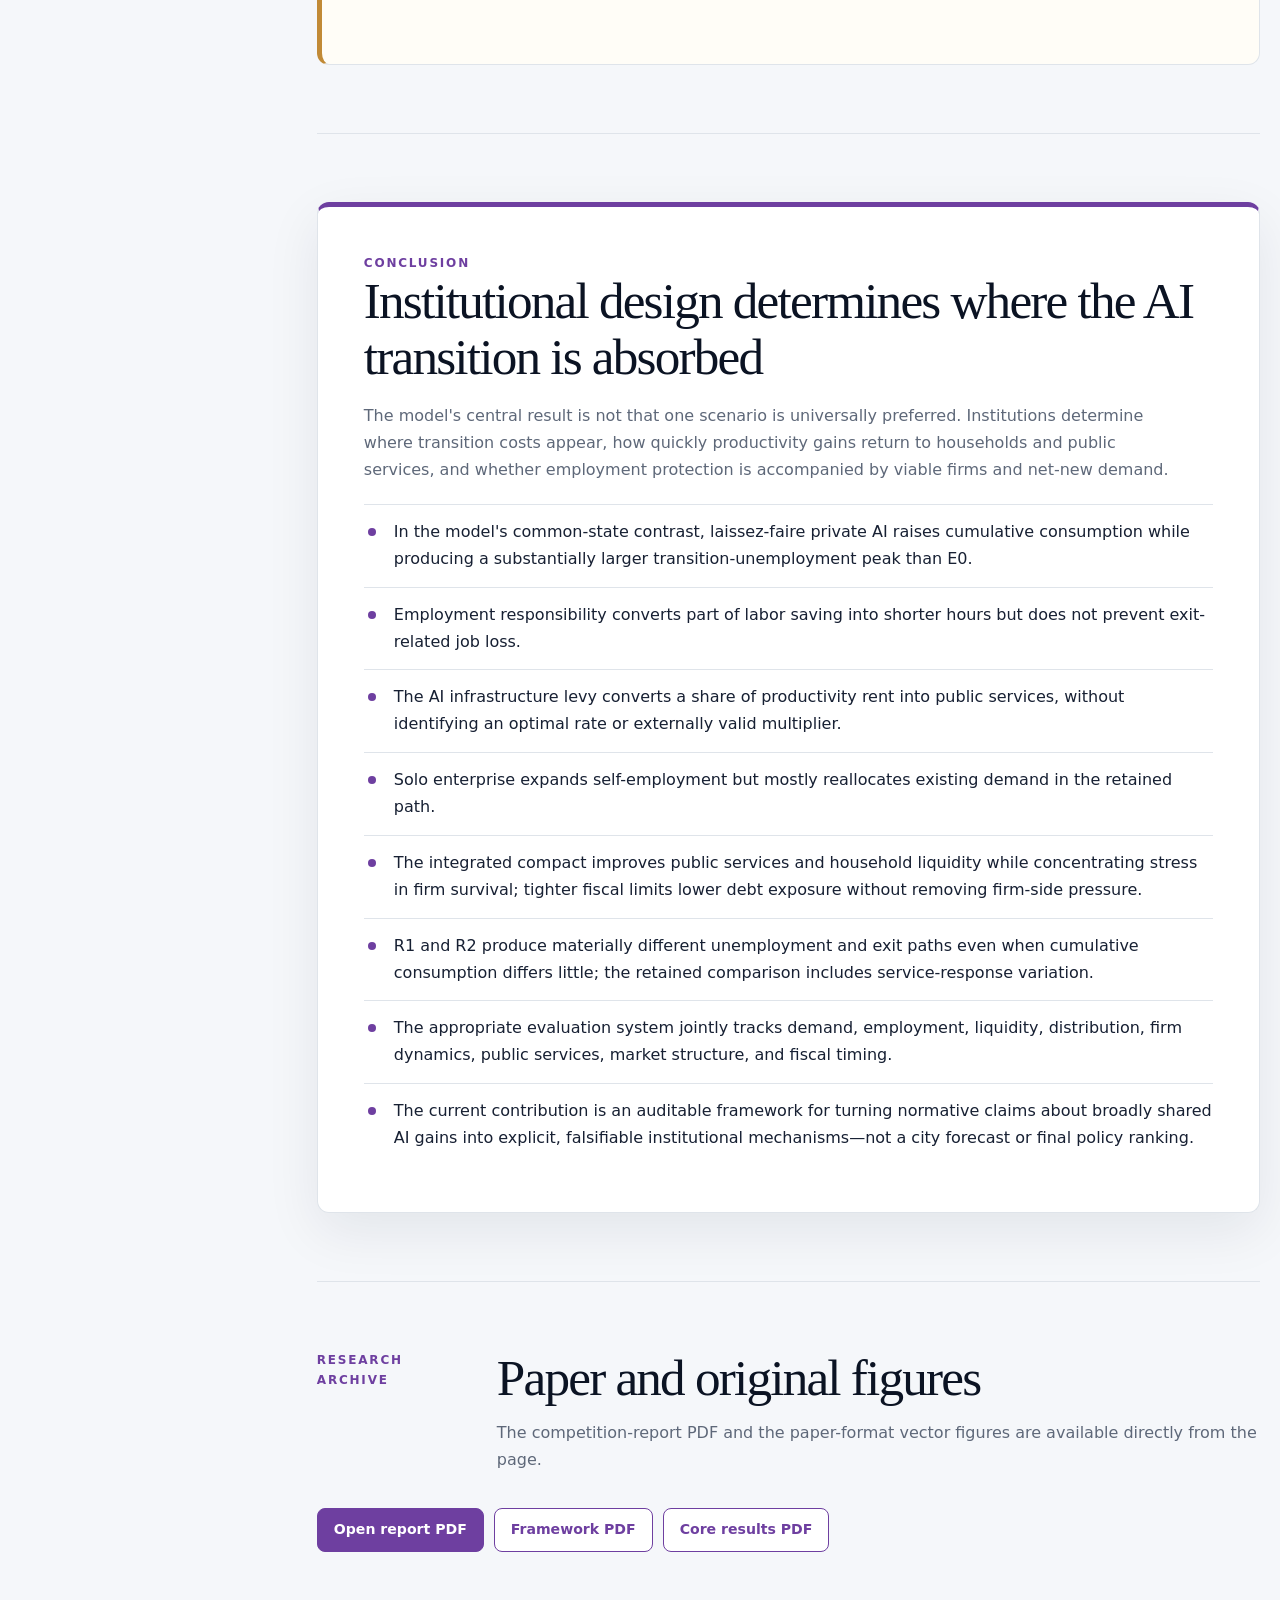
==== commit a71fb77f: "Expand" ====
--- a/ai-shock/index.html
+++ b/ai-shock/index.html
@@ -3,134 +3,378 @@
 <head>
   <meta charset="utf-8">
   <meta name="viewport" content="width=device-width, initial-scale=1">
-  <meta name="theme-color" content="#07111f">
-  <meta name="description" content="Governing the AI Shock: a stylized urban economy for institutional and distributional analysis.">
+  <meta name="theme-color" content="#ffffff">
+  <meta name="description" content="Governing the AI Shock: a stock-flow-aware heterogeneous-agent model of institutional responses to an AI productivity shock in a stylized urban economy.">
   <title>Governing the AI Shock · A Stylized Urban Economy</title>
   <link rel="stylesheet" href="../assets/styles.css">
 </head>
-<body class="project-page" style="--accent:#c084fc;--accent-soft:rgba(192,132,252,.13);--glow:#3b1c61">
+<body style="--accent:#6e3fa0;--accent-dark:#4e2877;--accent-soft:#f5effb">
+  <a class="skip-link" href="#main">Skip to main content</a>
   <div class="shell">
     <header class="site-header">
-      <a class="brand back-link" href="../">← Research Projects Hub</a>
+      <a class="brand" href="../">← Research Projects Hub</a>
       <nav class="site-nav" aria-label="Project navigation">
-        <a href="#focus">Focus</a>
-        <a href="#method">Method</a>
-        <a href="#figures">Figures</a>
+        <a href="#summary">Summary</a>
+        <a href="#model">Model</a>
+        <a href="#findings">Findings</a>
+        <a href="#conclusion">Conclusion</a>
       </nav>
     </header>
 
-    <main>
+    <main id="main">
       <section class="project-hero">
-        <div class="eyebrow">Emergent Balance Lab · Urban economy</div>
-        <h1>AI Shock</h1>
-        <p class="subtitle">Governing productivity, effective demand, and distribution in a stylized urban economy.</p>
-        <p class="lead">The project uses a heterogeneous-agent economic simulation to study why an AI-driven productivity gain does not automatically produce broadly shared prosperity—and which institutional arrangements can alter that transition.</p>
-        <div class="status-line">
-          <span class="pill">Heterogeneous agents</span>
-          <span class="pill">Institutional scenarios</span>
-          <span class="pill">Distributional dynamics</span>
+        <div class="project-hero-grid">
+          <div>
+            <div class="eyebrow">Emergent Balance Lab · AI transition · Institutional design</div>
+            <h1 class="long-title">Governing the AI Shock</h1>
+            <p class="subtitle">A stylized urban economy</p>
+            <p class="lead">A stock-flow-aware heterogeneous-agent model examines how employment responsibility, an AI infrastructure levy, solo enterprise, public demand, and fiscal constraints redistribute the gains and stresses of an AI productivity shock.</p>
+            <div class="status-line">
+              <span class="pill">Households</span>
+              <span class="pill">Firms</span>
+              <span class="pill">Government</span>
+              <span class="pill">Bank</span>
+              <span class="pill">E0–E6</span>
+            </div>
+          </div>
+          <aside class="paper-meta" aria-label="Paper profile">
+            <dl>
+              <div><dt>Central question</dt><dd>Which institutions determine whether AI productivity gains become shared demand, secure employment, viable firms, or public services?</dd></div>
+              <div><dt>Model</dt><dd>Closed-loop heterogeneous-agent urban economy with stock-flow accounting</dd></div>
+              <div><dt>Experiment</dt><dd>Two bounded LLM-participation architectures and seven institutional scenarios</dd></div>
+              <div><dt>Claim domain</dt><dd>Mechanism-based counterfactual evidence, not a city forecast</dd></div>
+            </dl>
+          </aside>
         </div>
       </section>
 
-      <section class="section" id="focus">
-        <div class="section-heading">
-          <div class="eyebrow">Research focus</div>
-          <div>
-            <h2>Who captures the productivity dividend?</h2>
-            <p>AI changes production capacity, labor demand, income formation, consumption, and public finance at the same time. The model examines these feedbacks jointly instead of treating productivity as an isolated technical shock.</p>
-          </div>
-        </div>
-        <div class="content-grid">
-          <article class="content-card">
-            <span class="number">01 / PRODUCTION</span>
-            <h3>Capacity and substitution</h3>
-            <p>Represent firm-level adoption, productivity change, labor displacement, and reinvestment choices.</p>
-          </article>
-          <article class="content-card">
-            <span class="number">02 / DEMAND</span>
-            <h3>Income and consumption</h3>
-            <p>Trace how employment, wages, transfers, and household behavior shape effective demand.</p>
-          </article>
-          <article class="content-card">
-            <span class="number">03 / INSTITUTIONS</span>
-            <h3>Distribution and governance</h3>
-            <p>Compare structured policy regimes without treating any scenario as a literal forecast.</p>
-          </article>
-        </div>
-      </section>
-
-      <section class="section" id="method">
-        <div class="section-heading">
-          <div class="eyebrow">Method chain</div>
-          <div><h2>A computational laboratory for institutional comparison</h2></div>
-        </div>
-        <div class="method-flow" aria-label="AI Shock method">
-          <div class="method-step"><strong>Economic environment</strong><span>Define markets, production rules, balance-sheet flows, taxation, and transfers.</span></div>
-          <div class="method-step"><strong>Agent society</strong><span>Represent heterogeneous households, firms, workers, and bounded adaptive choices.</span></div>
-          <div class="method-step"><strong>Scenario regimes</strong><span>Apply a structured family of AI-transition and institutional counterfactuals.</span></div>
-          <div class="method-step"><strong>Outcome system</strong><span>Track production, employment, demand, distribution, fiscal flows, and system stability.</span></div>
-        </div>
-      </section>
-
-      <section class="section" id="figures">
-        <div class="section-heading">
-          <div class="eyebrow">Research figures</div>
-          <div>
-            <h2>Institutional mechanisms and policy trade-offs</h2>
-            <p>Framework and outcome figures are shown as high-resolution, paper-style previews.</p>
-          </div>
-        </div>
-        <div class="figure-stack">
-          <figure class="paper-figure">
-            <a class="preview-link" href="../assets/figures/ai-framework.svg" target="_blank" rel="noopener" aria-label="Open AI Shock conceptual framework at full resolution">
-              <img src="../assets/figures/ai-framework.svg" alt="AI Shock framework connecting AI adoption, productivity, employment, demand, firms, households, government, banking, intervention scenarios E0 to E6, and evaluation dimensions.">
-            </a>
-            <figcaption class="figure-caption">
-              <div>
-                <strong>Figure 1. Heterogeneous-agent urban economy</strong>
-                <p>The model connects technology and industry, household demand, policy and distribution, and computational decision-making. Institutional scenarios E0-E6 intervene in the same economy and are evaluated across market, distributional, welfare, fiscal, and financial dimensions.</p>
-              </div>
-              <a class="pdf-link" href="../assets/figures/ai-framework.svg" target="_blank" rel="noopener">Full figure ↗</a>
-            </figcaption>
-          </figure>
-          <figure class="paper-figure">
-            <a class="preview-link" href="../assets/figures/ai-results.svg" target="_blank" rel="noopener" aria-label="Open AI Shock core outcome comparison at full resolution">
-              <img src="../assets/figures/ai-results.svg" alt="Six bar charts comparing E0 through E6 on bottom-60-percent consumption, peak unemployment, liquidity vulnerability, public services, firm count, and government debt.">
-            </a>
-            <figcaption class="figure-caption">
-              <div>
-                <strong>Figure 2. Core institutional trade-offs in R2</strong>
-                <p>The six panels compare demand, employment, liquidity, public services, firm survival, and fiscal exposure under E0-E6. They are intended to reveal multidimensional trade-offs rather than produce a single scenario ranking.</p>
-              </div>
-              <a class="pdf-link" href="../assets/figures/ai-results.svg" target="_blank" rel="noopener">Full figure ↗</a>
-            </figcaption>
-          </figure>
-        </div>
-      </section>
-
-      <section class="section" id="evidence">
-        <div class="evidence-box">
-          <h2>How to read the evidence</h2>
-          <p>This is a stylized urban economy designed for mechanism comparison. Scenario differences identify model-implied pathways under explicit assumptions; they are not point forecasts. Normative claims about shared human development remain hypotheses for institutional analysis unless separately supported by empirical evidence.</p>
-        </div>
-      </section>
-
-      <section class="section">
-        <div class="section-heading">
-          <div class="eyebrow">Public materials</div>
-          <div><h2>What will be added next</h2></div>
-        </div>
-        <div class="output-grid">
-          <article class="output-card"><h3>Model architecture</h3><p>Agents, markets, flows, decision interfaces, and the system feedback structure.</p></article>
-          <article class="output-card"><h3>Scenario atlas</h3><p>Institutional assumptions, intervention logic, and comparable outcome trajectories.</p></article>
-          <article class="output-card"><h3>Research paper</h3><p>Methods, results, robustness checks, evidence boundaries, and governance implications.</p></article>
-        </div>
-      </section>
+      <div class="article-layout">
+        <aside class="toc">
+          <details open>
+            <summary>On this page</summary>
+            <ol>
+              <li><a href="#summary">Executive summary</a></li>
+              <li><a href="#questions">Research questions</a></li>
+              <li><a href="#anchors">Empirical anchors</a></li>
+              <li><a href="#model">Economic model</a></li>
+              <li><a href="#llm">Bounded LLM role</a></li>
+              <li><a href="#design">Counterfactual design</a></li>
+              <li><a href="#scenarios">Scenario atlas</a></li>
+              <li><a href="#findings">Main findings</a></li>
+              <li><a href="#architecture">Architecture sensitivity</a></li>
+              <li><a href="#significance">Urban significance</a></li>
+              <li><a href="#limitations">Limitations</a></li>
+              <li><a href="#conclusion">Conclusion</a></li>
+              <li><a href="#resources">Paper and figures</a></li>
+            </ol>
+          </details>
+        </aside>
+
+        <article class="article-content">
+          <section class="section" id="summary">
+            <div class="abstract">
+              <p>The study treats the AI transition as a closed urban-system problem rather than a productivity calculation alone. In the retained R2 path, laissez-faire private AI raises cumulative real consumption by approximately 5.4% relative to the no-new-AI path, while peak unemployment rises from 2.8% to 13.0% and tail liquidity vulnerability rises from 1.20% to 8.92%. Alternative institutions change where these transition costs appear: employment responsibility preserves jobs inside surviving firms but leaks through exit; an AI levy converts part of the productivity rent into public services; solo enterprise expands self-employment but mostly reallocates existing demand; and the integrated compact strengthens household buffers while shifting stress toward firm survival and concentration.</p>
+            </div>
+            <div class="metric-grid" style="margin-top:20px">
+              <div class="metric"><span class="metric-label">Private AI consumption</span><strong>+5.4%</strong><p>E1 cumulative real consumption relative to E0 in R2</p></div>
+              <div class="metric"><span class="metric-label">Peak unemployment</span><strong>13.0%</strong><p>E1, compared with 2.8% in E0</p></div>
+              <div class="metric"><span class="metric-label">E2 retention</span><strong>297</strong><p>AI-attributable layoffs blocked inside operating firms</p></div>
+              <div class="metric"><span class="metric-label">E3 levy revenue</span><strong>¥5.157m</strong><p>with earmarked public recycling</p></div>
+              <div class="metric"><span class="metric-label">E4 net-new demand</span><strong>24.4%</strong><p>of solo-enterprise sales</p></div>
+              <div class="metric"><span class="metric-label">Institutional branches</span><strong>E0–E6</strong><p>forked from a common qualified month-24 state</p></div>
+            </div>
+          </section>
+
+          <section class="section" id="questions">
+            <div class="section-heading">
+              <div class="eyebrow">Research questions</div>
+              <div>
+                <h2>From productivity to distribution</h2>
+                <p>The analysis asks not only whether AI expands productive capacity, but how the gains and transition losses circulate through employment, demand, firms, public services, and finance.</p>
+              </div>
+            </div>
+            <div class="finding-grid">
+              <article class="finding-card"><span class="number">RQ1</span><h3>Private AI shock</h3><p>How do consumption gains coexist with unemployment and household-liquidity stress?</p></article>
+              <article class="finding-card"><span class="number">RQ2</span><h3>Targeted institutions</h3><p>How do employment responsibility, AI levy recycling, and solo enterprise operate through distinct mechanisms?</p></article>
+              <article class="finding-card"><span class="number">RQ3</span><h3>Integrated compact</h3><p>What changes when employment, redistribution, entrepreneurship, public demand, and fiscal constraints interact?</p></article>
+              <article class="finding-card"><span class="number">RQ4</span><h3>Decision architecture</h3><p>Can similar aggregate consumption conceal different unemployment and firm-exit transition paths?</p></article>
+            </div>
+          </section>
+
+          <section class="section" id="anchors">
+            <div class="section-heading">
+              <div class="eyebrow">Parameterization</div>
+              <div>
+                <h2>Empirical anchors and experimental parameters</h2>
+                <p>Initial unemployment, household behavior, cash buffers, firm dynamics, financial constraints, and fiscal rules are mapped into a coherent model. The website preserves the paper's distinction between empirical anchors and parameters introduced for institutional experimentation.</p>
+              </div>
+            </div>
+            <div class="content-grid">
+              <article class="content-card"><span class="number">LABOR</span><h3>Initial unemployment 5.2%</h3><p>The common pre-equilibrium begins from an explicit employment anchor before the seven scenarios fork.</p></article>
+              <article class="content-card"><span class="number">HOUSEHOLDS</span><h3>Income, cash, and consumption</h3><p>Heterogeneous productivity, wages, transfers, liquidity buffers, and marginal propensities shape effective demand.</p></article>
+              <article class="content-card"><span class="number">QUALIFICATION</span><h3>Warm-up gates</h3><p>Accounting, numeric bounds, flow drift, and employment drift must pass before month-24 state branching.</p></article>
+            </div>
+          </section>
+
+          <section class="section" id="model">
+            <div class="section-heading">
+              <div class="eyebrow">Methodology</div>
+              <div>
+                <h2>A closed-loop urban economy</h2>
+                <p>Household demand, firm production and labor adjustment, fiscal flows, public services, bank credit, entry, and exit are connected through a deterministic monthly settlement system.</p>
+              </div>
+            </div>
+            <div class="method-flow" aria-label="AI Shock model chain">
+              <div class="method-step"><strong>Households</strong><span>Receive labor and transfer income, hold cash, consume, experience liquidity vulnerability, and may form solo enterprises.</span></div>
+              <div class="method-step"><strong>Firms</strong><span>Set production, hire or release labor, adopt AI, borrow, invest, pay levies, experience distress, enter, or exit.</span></div>
+              <div class="method-step"><strong>Government</strong><span>Collects taxes and levies, funds transfers, public services, investment, procurement, and debt service under fiscal limits.</span></div>
+              <div class="method-step"><strong>Bank</strong><span>Channels deposits and capital into firm credit, entry finance, and government bonds under balance-sheet constraints.</span></div>
+            </div>
+            <figure class="paper-figure" style="margin-top:28px">
+              <a class="preview-link" href="../assets/figures/ai-shock/framework.png" target="_blank" rel="noopener"><img src="../assets/figures/ai-shock/framework.png" alt="Urban Cup framework connecting AI adoption, firm production, labor, household demand, public policy, finance, and evaluation outcomes."></a>
+              <figcaption class="figure-caption"><div><strong>Figure 1. Conceptual framework</strong><p>The theoretical transition layer connects technology, industry, demand, institutions, and distribution inside one closed feedback system.</p></div><a class="pdf-link" href="../assets/figures/ai-shock/framework.pdf" target="_blank" rel="noopener">Original PDF ↗</a></figcaption>
+            </figure>
+          </section>
+
+          <section class="section" id="llm">
+            <div class="section-heading">
+              <div class="eyebrow">Decision architecture</div>
+              <div>
+                <h2>Bounded interpretation, deterministic settlement</h2>
+                <p>LLMs do not directly set economic quantities. They select only from pre-specified categorical stances; the simulation engine then applies the accounting and behavioral equations.</p>
+              </div>
+            </div>
+            <div class="result-table-wrap">
+              <table class="result-table">
+                <thead><tr><th>Actor</th><th>Allowed LLM choice</th><th>Not directly controlled by the LLM</th></tr></thead>
+                <tbody>
+                  <tr><td>Households</td><td>Normal, cautious, or defensive stance when enabled</td><td>Exact consumption expenditure, income, or balance-sheet values</td></tr>
+                  <tr><td>Firms</td><td>Patient, baseline, or aggressive labor stance</td><td>Exact wages, prices, production, employment, or loans</td></tr>
+                  <tr><td>Government</td><td>Baseline, stabilization, balanced-support, or fiscal-guard stance</td><td>Exact tax rates, spending amounts, or debt entries</td></tr>
+                </tbody>
+              </table>
+            </div>
+            <div class="content-grid" style="margin-top:20px">
+              <article class="content-card"><span class="number">R1</span><h3>Government LLM</h3><p>Households, firms, and the bank remain rule-driven; R1 functions as an architecture ablation.</p></article>
+              <article class="content-card"><span class="number">R2</span><h3>Firm + government LLM</h3><p>R2 is the main experiment because enterprise labor adjustment and survival are central transition mechanisms.</p></article>
+              <article class="content-card"><span class="number">AUDIT</span><h3>Whitelists and fallback</h3><p>Invalid outputs revert to rule-based actions, while templates, parsed categories, fallback flags, and response metadata are retained.</p></article>
+            </div>
+          </section>
+
+          <section class="section" id="design">
+            <div class="section-heading">
+              <div class="eyebrow">Simulation design</div>
+              <div>
+                <h2>Common-state counterfactuals</h2>
+                <p>Every E0–E6 path within an architecture begins from the same qualified month-24 economic state. AI adoption and institutional treatments activate in month 25.</p>
+              </div>
+            </div>
+            <div class="method-flow" aria-label="Counterfactual experiment sequence">
+              <div class="method-step"><strong>Initialize</strong><span>Create 500 household units, heterogeneous productivity, firms, government, and bank balance sheets.</span></div>
+              <div class="method-step"><strong>Warm up</strong><span>Run 24 shared months and require accounting, numeric, flow-drift, and employment-drift gates.</span></div>
+              <div class="method-step"><strong>Fork</strong><span>Branch E0–E6 from the identical checkpoint within each R1 or R2 architecture.</span></div>
+              <div class="method-step"><strong>Evaluate</strong><span>Compare months 25–120 using cumulative, peak, tail, ending, and maximum-debt outcomes.</span></div>
+            </div>
+            <div class="note-callout"><strong>Causal interpretation.</strong> A single seed limits cross-seed uncertainty, sign stability, confidence intervals, and scale generalization. It does not by itself invalidate within-seed common-state counterfactual contrasts. Comparisons with unfrozen provider responses are qualified separately because economic randomness, service variation, and architecture effects are not fully isolated.</div>
+          </section>
+
+          <section class="section" id="scenarios">
+            <div class="section-heading">
+              <div class="eyebrow">Scenario atlas</div>
+              <div>
+                <h2>Seven institutional branches</h2>
+                <p>E0 is the evolving no-new-AI counterfactual; E1 identifies the private-AI shock. E2–E4 add individual mechanisms to E1, E5 tests a portfolio, and E6 changes its fiscal constraints.</p>
+              </div>
+            </div>
+            <div class="scenario-grid">
+              <article class="scenario-card"><span class="number">E0 / COUNTERFACTUAL</span><h3>No new private AI</h3><p>Post-warm-up time path without new private AI adoption.</p></article>
+              <article class="scenario-card"><span class="number">E1 / SHOCK</span><h3>Laissez-faire private AI</h3><p>Identifies the transition effects of private AI relative to E0.</p></article>
+              <article class="scenario-card"><span class="number">E2 / EMPLOYMENT</span><h3>Employment responsibility</h3><p>Tests layoff restraint, lower work intensity, and temporary wage-cost sharing.</p></article>
+              <article class="scenario-card"><span class="number">E3 / SOCIAL RETURN</span><h3>AI infrastructure levy</h3><p>Recycles part of AI rent into public services and public investment.</p></article>
+              <article class="scenario-card"><span class="number">E4 / TIME DIVIDEND</span><h3>Solo enterprise</h3><p>Tests whether AI-saved time supports self-employment and net-new demand.</p></article>
+              <article class="scenario-card"><span class="number">E5 / COMPACT</span><h3>Integrated policy</h3><p>Combines employment responsibility, levy recycling, solo enterprise, transfers, procurement, and government AI.</p></article>
+              <article class="scenario-card"><span class="number">E6 / FISCAL LIMITS</span><h3>Tighter fiscal compact</h3><p>Assesses how stricter deficit and debt limits alter the integrated policy path.</p></article>
+            </div>
+          </section>
+
+          <section class="section" id="findings">
+            <div class="section-heading">
+              <div class="eyebrow">Main findings</div>
+              <div>
+                <h2>Institutions redistribute transition costs</h2>
+                <p>No scenario dominates across demand, employment, liquidity, distribution, firm survival, public services, concentration, and fiscal exposure.</p>
+              </div>
+            </div>
+            <figure class="paper-figure">
+              <a class="preview-link" href="../assets/figures/ai-shock/core-outcomes.png" target="_blank" rel="noopener"><img src="../assets/figures/ai-shock/core-outcomes.png" alt="Six core policy outcomes across E0 through E6 in the R2 architecture."></a>
+              <figcaption class="figure-caption"><div><strong>Figure 2. Core policy trade-offs in R2</strong><p>Bottom-60% consumption, peak unemployment, liquidity vulnerability, public services, firm count, and government debt are shown together to prevent single-metric ranking.</p></div><a class="pdf-link" href="../assets/figures/ai-shock/core-outcomes.pdf" target="_blank" rel="noopener">Original PDF ↗</a></figcaption>
+            </figure>
+
+            <h3 style="margin-top:36px">1. Private AI raises demand and transition stress</h3>
+            <p>Moving from E0 to E1 raises cumulative real consumption from approximately CNY 123.4 million to CNY 130.1 million (+5.4%) and bottom-60% cumulative real consumption by 5.6%. Peak unemployment rises from 2.8% to 13.0%, while tail liquidity vulnerability rises from 1.20% to 8.92%.</p>
+            <div class="figure-pair">
+              <figure class="paper-figure">
+                <a class="preview-link" href="../assets/figures/ai-shock/real-consumption.png" target="_blank" rel="noopener"><img src="../assets/figures/ai-shock/real-consumption.png" alt="Monthly aggregate real consumption across E0 through E6 in R2."></a>
+                <figcaption class="figure-caption"><div><strong>Aggregate real consumption</strong><p>Monthly paths reveal how demand effects emerge over time.</p></div><a class="pdf-link" href="../assets/figures/ai-shock/real-consumption.pdf" target="_blank" rel="noopener">Original PDF ↗</a></figcaption>
+              </figure>
+              <figure class="paper-figure">
+                <a class="preview-link" href="../assets/figures/ai-shock/income-atkinson.png" target="_blank" rel="noopener"><img src="../assets/figures/ai-shock/income-atkinson.png" alt="Disposable-income Atkinson index across E0 through E6 in R2."></a>
+                <figcaption class="figure-caption"><div><strong>Disposable-income inequality</strong><p>The Atkinson index tracks distributional divergence beyond aggregate demand.</p></div><a class="pdf-link" href="../assets/figures/ai-shock/income-atkinson.pdf" target="_blank" rel="noopener">Original PDF ↗</a></figcaption>
+              </figure>
+            </div>
+
+            <h3 style="margin-top:42px">2. Employment protection leaks through enterprise exit</h3>
+            <p>E2 blocks 297 AI-attributable layoffs, reduces tail required work hours from 160 to 147.8, and provides approximately CNY 51,200 in temporary wage-cost sharing. Yet firm exits remove 406 jobs, new firms create only 56, the ending firm count falls to 22, and peak unemployment reaches 16.6%.</p>
+            <div class="figure-pair">
+              <figure class="paper-figure">
+                <a class="preview-link" href="../assets/figures/ai-shock/blocked-layoffs.png" target="_blank" rel="noopener"><img src="../assets/figures/ai-shock/blocked-layoffs.png" alt="Cumulative AI-attributable layoffs blocked by employment responsibility in R2."></a>
+                <figcaption class="figure-caption"><div><strong>Layoffs blocked</strong><p>The policy operates inside surviving firms as designed.</p></div><a class="pdf-link" href="../assets/figures/ai-shock/blocked-layoffs.pdf" target="_blank" rel="noopener">Original PDF ↗</a></figcaption>
+              </figure>
+              <figure class="paper-figure">
+                <a class="preview-link" href="../assets/figures/ai-shock/exit-layoffs.png" target="_blank" rel="noopener"><img src="../assets/figures/ai-shock/exit-layoffs.png" alt="Job losses from firm exits that fall outside the employment-retention rule."></a>
+                <figcaption class="figure-caption"><div><strong>Exit-related job loss</strong><p>Liquidation and weak job creation remain outside the retention rule.</p></div><a class="pdf-link" href="../assets/figures/ai-shock/exit-layoffs.pdf" target="_blank" rel="noopener">Original PDF ↗</a></figcaption>
+              </figure>
+            </div>
+
+            <h3 style="margin-top:42px">3. The AI levy converts private rent into public services</h3>
+            <p>E3 collects CNY 5.157 million in AI infrastructure levy revenue. Approximately 70% finances public services and 30% finances public investment. Relative to E1, cumulative consumption is 0.09% higher, peak unemployment is 0.2 percentage points lower, the tail public-service index is 60.4% higher, and 30 firms remain.</p>
+            <div class="figure-pair">
+              <figure class="paper-figure">
+                <a class="preview-link" href="../assets/figures/ai-shock/levy-revenue.png" target="_blank" rel="noopener"><img src="../assets/figures/ai-shock/levy-revenue.png" alt="Cumulative AI infrastructure levy revenue in R2."></a>
+                <figcaption class="figure-caption"><div><strong>AI levy receipts</strong><p>The restricted-fund inflow generated by the programmed levy rule.</p></div><a class="pdf-link" href="../assets/figures/ai-shock/levy-revenue.pdf" target="_blank" rel="noopener">Original PDF ↗</a></figcaption>
+              </figure>
+              <figure class="paper-figure">
+                <a class="preview-link" href="../assets/figures/ai-shock/public-service.png" target="_blank" rel="noopener"><img src="../assets/figures/ai-shock/public-service.png" alt="Public-service index produced by earmarked levy recycling."></a>
+                <figcaption class="figure-caption"><div><strong>Public-service response</strong><p>Earmarked spending translates levy receipts into the modeled service index.</p></div><a class="pdf-link" href="../assets/figures/ai-shock/public-service.pdf" target="_blank" rel="noopener">Original PDF ↗</a></figcaption>
+              </figure>
+            </div>
+            <div class="note-callout"><strong>Boundary.</strong> E3 provides the most balanced qualitative combination among the reported outcomes in the retained path. This is not a weighted multi-objective ranking, an optimal levy-rate result, or an externally validated public-service multiplier.</div>
+
+            <h3 style="margin-top:42px">4. Solo enterprise is not equivalent to net-new demand</h3>
+            <p>E4 produces 440 solo entries, 400 exits, approximately CNY 3.165 million in sales, and a tail self-employment rate near 8%. Only 24.4% of sales are net additional demand, while 75.6% displace incumbent sales. Liquidity vulnerability falls from 8.92% to 2.97%, but cumulative consumption and bottom-60% consumption fall and income inequality rises.</p>
+            <div class="figure-pair">
+              <figure class="paper-figure">
+                <a class="preview-link" href="../assets/figures/ai-shock/solo-net-new-demand.png" target="_blank" rel="noopener"><img src="../assets/figures/ai-shock/solo-net-new-demand.png" alt="Net-new demand generated by solo enterprises in R2."></a>
+                <figcaption class="figure-caption"><div><strong>Solo-enterprise net-new demand</strong><p>The demand component that adds to rather than reallocates existing expenditure.</p></div><a class="pdf-link" href="../assets/figures/ai-shock/solo-net-new-demand.pdf" target="_blank" rel="noopener">Original PDF ↗</a></figcaption>
+              </figure>
+              <figure class="paper-figure">
+                <a class="preview-link" href="../assets/figures/ai-shock/solo-displacement.png" target="_blank" rel="noopener"><img src="../assets/figures/ai-shock/solo-displacement.png" alt="Incumbent demand displaced by solo-enterprise sales in R2."></a>
+                <figcaption class="figure-caption"><div><strong>Incumbent displacement</strong><p>Most solo spending is transferred from existing firms in this path.</p></div><a class="pdf-link" href="../assets/figures/ai-shock/solo-displacement.pdf" target="_blank" rel="noopener">Original PDF ↗</a></figcaption>
+              </figure>
+            </div>
+
+            <h3 style="margin-top:42px">5. Integrated policy protects households but pressures firms</h3>
+            <p>E5 blocks 215 AI-attributable layoffs, collects CNY 5.336 million in levy revenue, and generates CNY 3.220 million in solo sales. Relative to E1, the public-service index is 83.1% higher and liquidity vulnerability falls from 8.92% to 1.30%. Cumulative consumption falls by 3.48%, the ending firm count falls to 17, market concentration rises to 0.112, and the income Atkinson index reaches 0.278.</p>
+            <p>The retained E6 path has a maximum debt ratio of approximately 0.31%, compared with 1.95% in E5, but ends with 16 rather than 17 firms and a larger essential-cash shortfall. Tighter fiscal limits lower debt exposure without restoring firm viability.</p>
+            <div class="figure-pair">
+              <figure class="paper-figure">
+                <a class="preview-link" href="../assets/figures/ai-shock/market-hhi.png" target="_blank" rel="noopener"><img src="../assets/figures/ai-shock/market-hhi.png" alt="Market concentration paths across E0 through E6 in R2."></a>
+                <figcaption class="figure-caption"><div><strong>Market concentration</strong><p>The HHI path reveals firm-side adjustment that aggregate consumption can miss.</p></div><a class="pdf-link" href="../assets/figures/ai-shock/market-hhi.pdf" target="_blank" rel="noopener">Original PDF ↗</a></figcaption>
+              </figure>
+              <figure class="paper-figure">
+                <a class="preview-link" href="../assets/figures/ai-shock/fiscal-curtailment.png" target="_blank" rel="noopener"><img src="../assets/figures/ai-shock/fiscal-curtailment.png" alt="Cumulative fiscal expenditure curtailment under the institutional scenarios."></a>
+                <figcaption class="figure-caption"><div><strong>Fiscal curtailment</strong><p>The path shows when and how strongly fiscal limits bind.</p></div><a class="pdf-link" href="../assets/figures/ai-shock/fiscal-curtailment.pdf" target="_blank" rel="noopener">Original PDF ↗</a></figcaption>
+              </figure>
+            </div>
+            <div class="note-callout"><strong>Attribution boundary.</strong> E5 and E6 do not share frozen LLM responses. Their difference is therefore descriptive; exact fiscal attribution requires paired seeds and common response caches.</div>
+          </section>
+
+          <section class="section" id="architecture">
+            <div class="section-heading">
+              <div class="eyebrow">Sensitivity</div>
+              <div>
+                <h2>Similar totals can conceal different transitions</h2>
+                <p>Across E0–E6, R2 cumulative real consumption differs from R1 by only −0.48% to +0.18%. Unemployment peaks, exit timing, firm survival, and cash distress differ much more strongly.</p>
+              </div>
+            </div>
+            <div class="figure-pair">
+              <figure class="paper-figure">
+                <a class="preview-link" href="../assets/figures/ai-shock/r1-unemployment.png" target="_blank" rel="noopener"><img src="../assets/figures/ai-shock/r1-unemployment.png" alt="Monthly unemployment paths across E0 through E6 under R1."></a>
+                <figcaption class="figure-caption"><div><strong>R1 unemployment</strong><p>Government uses an LLM; firms remain rule-driven.</p></div><a class="pdf-link" href="../assets/figures/ai-shock/r1-unemployment.pdf" target="_blank" rel="noopener">Original PDF ↗</a></figcaption>
+              </figure>
+              <figure class="paper-figure">
+                <a class="preview-link" href="../assets/figures/ai-shock/r2-unemployment.png" target="_blank" rel="noopener"><img src="../assets/figures/ai-shock/r2-unemployment.png" alt="Monthly unemployment paths across E0 through E6 under R2."></a>
+                <figcaption class="figure-caption"><div><strong>R2 unemployment</strong><p>Firm and government LLM participation changes adjustment timing and peaks.</p></div><a class="pdf-link" href="../assets/figures/ai-shock/r2-unemployment.pdf" target="_blank" rel="noopener">Original PDF ↗</a></figcaption>
+              </figure>
+            </div>
+            <div class="figure-pair" style="margin-top:20px">
+              <figure class="paper-figure">
+                <a class="preview-link" href="../assets/figures/ai-shock/r1-firm-count.png" target="_blank" rel="noopener"><img src="../assets/figures/ai-shock/r1-firm-count.png" alt="Active-firm paths under R1 across E0 through E6."></a>
+                <figcaption class="figure-caption"><div><strong>R1 active firms</strong><p>Firm survival under rule-driven enterprise decisions.</p></div><a class="pdf-link" href="../assets/figures/ai-shock/r1-firm-count.pdf" target="_blank" rel="noopener">Original PDF ↗</a></figcaption>
+              </figure>
+              <figure class="paper-figure">
+                <a class="preview-link" href="../assets/figures/ai-shock/r2-firm-count.png" target="_blank" rel="noopener"><img src="../assets/figures/ai-shock/r2-firm-count.png" alt="Active-firm paths under R2 across E0 through E6."></a>
+                <figcaption class="figure-caption"><div><strong>R2 active firms</strong><p>Enterprise-level LLM participation changes exit concentration and survival.</p></div><a class="pdf-link" href="../assets/figures/ai-shock/r2-firm-count.pdf" target="_blank" rel="noopener">Original PDF ↗</a></figcaption>
+              </figure>
+            </div>
+            <p>Under E5 and E6, peak unemployment is 7.2% in R1 and 13.8% in R2. Ending firm counts are 20 versus 17 in E5 and 20 versus 16 in E6. Because provider responses are not frozen between architectures, the comparison measures combined architecture and service-response sensitivity rather than a fully isolated architecture effect.</p>
+          </section>
+
+          <section class="section" id="significance">
+            <div class="section-heading">
+              <div class="eyebrow">Urban science</div>
+              <div>
+                <h2>AI transition is an urban systems problem</h2>
+                <p>Employment, consumption, firm survival, infrastructure, public services, and fiscal capacity are concentrated in cities and linked through cash flow and institutional feedback.</p>
+              </div>
+            </div>
+            <div class="content-grid">
+              <article class="content-card"><span class="number">EVALUATION</span><h3>Track paths and endpoints</h3><p>Aggregate output can improve while unemployment peaks, firm exits, liquidity stress, or bottom-group losses worsen.</p></article>
+              <article class="content-card"><span class="number">DISTRIBUTION</span><h3>Productivity is not distribution</h3><p>Ownership, market power, labor bargaining, infrastructure, and public recycling shape who captures the AI dividend.</p></article>
+              <article class="content-card"><span class="number">NORMATIVE AIM</span><h3>Human development</h3><p>Shared prosperity and human development form a normative objective and research agenda—not an empirical result already established by the simulation.</p></article>
+            </div>
+          </section>
+
+          <section class="section" id="limitations">
+            <div class="limitation-box">
+              <h2>Limitations and confirmatory agenda</h2>
+              <ul class="key-list">
+                <li>The formal matrix contains one economic seed and 500 household units. It cannot estimate cross-seed uncertainty, sign stability, confidence intervals, or scale dependence.</li>
+                <li>The no-new-AI path continues to adjust after the fork; E1–E0 is an AI shock relative to an evolving no-new-AI economy, not a static 5.2% unemployment baseline.</li>
+                <li>Zero-decision fallback establishes execution completeness, not validated behavioral responsiveness. The retained firm weak-demand response check fails.</li>
+                <li>Provider generation is not seed-deterministic; exact replay and clean E5–E6 or R1–R2 attribution require frozen response caches.</li>
+                <li>The system is a stylized transition economy, not a calibrated digital representation of a particular city. Housing, land, migration, monetary policy, occupation transitions, and empirically calibrated task exposure remain outside the model.</li>
+                <li>Confirmatory work should add paired seeds, 1,000- and 5,000-unit population scales, response caching, pre-specified parameter sensitivity, and external validation of directions and plausible magnitudes.</li>
+              </ul>
+            </div>
+          </section>
+
+          <section class="section" id="conclusion">
+            <div class="conclusion-box">
+              <div class="eyebrow">Conclusion</div>
+              <h2>Institutional design determines where the AI transition is absorbed</h2>
+              <p>The model's central result is not that one scenario is universally preferred. Institutions determine where transition costs appear, how quickly productivity gains return to households and public services, and whether employment protection is accompanied by viable firms and net-new demand.</p>
+              <ul class="key-list">
+                <li>In the model's common-state contrast, laissez-faire private AI raises cumulative consumption while producing a substantially larger transition-unemployment peak than E0.</li>
+                <li>Employment responsibility converts part of labor saving into shorter hours but does not prevent exit-related job loss.</li>
+                <li>The AI infrastructure levy converts a share of productivity rent into public services, without identifying an optimal rate or externally valid multiplier.</li>
+                <li>Solo enterprise expands self-employment but mostly reallocates existing demand in the retained path.</li>
+                <li>The integrated compact improves public services and household liquidity while concentrating stress in firm survival; tighter fiscal limits lower debt exposure without removing firm-side pressure.</li>
+                <li>R1 and R2 produce materially different unemployment and exit paths even when cumulative consumption differs little; the retained comparison includes service-response variation.</li>
+                <li>The appropriate evaluation system jointly tracks demand, employment, liquidity, distribution, firm dynamics, public services, market structure, and fiscal timing.</li>
+                <li>The current contribution is an auditable framework for turning normative claims about broadly shared AI gains into explicit, falsifiable institutional mechanisms—not a city forecast or final policy ranking.</li>
+              </ul>
+            </div>
+          </section>
+
+          <section class="section" id="resources">
+            <div class="section-heading">
+              <div class="eyebrow">Research archive</div>
+              <div><h2>Paper and original figures</h2><p>The competition-report PDF and the paper-format vector figures are available directly from the page.</p></div>
+            </div>
+            <div class="button-row">
+              <a class="button" href="../assets/papers/Governing-the-AI-Shock.pdf" target="_blank" rel="noopener">Open report PDF</a>
+              <a class="button secondary" href="../assets/figures/ai-shock/framework.pdf" target="_blank" rel="noopener">Framework PDF</a>
+              <a class="button secondary" href="../assets/figures/ai-shock/core-outcomes.pdf" target="_blank" rel="noopener">Core results PDF</a>
+            </div>
+          </section>
+        </article>
+      </div>
     </main>
 
     <footer class="site-footer">
       <span>Governing the AI Shock · Emergent Balance Lab</span>
-      <a href="../">Return to all projects ↑</a>
+      <a href="../">Return to all projects →</a>
     </footer>
   </div>
 </body>
--- a/assets/styles.css
+++ b/assets/styles.css
@@ -1,12 +1,20 @@
 :root {
-  --bg: #07111f;
-  --panel: #0d1b2c;
-  --text: #f4f7fb;
-  --muted: #aab9ca;
-  --line: rgba(255, 255, 255, 0.12);
-  --accent: #67e8f9;
-  --accent-soft: rgba(103, 232, 249, 0.13);
-  --max-width: 1120px;
+  --bg: #f5f7fa;
+  --paper: #ffffff;
+  --paper-soft: #fafbfc;
+  --ink: #172033;
+  --ink-strong: #0b1323;
+  --muted: #5e6879;
+  --line: #dfe4ea;
+  --line-strong: #c9d1dc;
+  --accent: #2457a6;
+  --accent-dark: #173d78;
+  --accent-soft: #edf4ff;
+  --success: #176b4d;
+  --warning: #8a5a16;
+  --max-width: 1240px;
+  --reading-width: 820px;
+  --shadow: 0 18px 54px rgba(19, 31, 50, 0.08);
 }
 
 * { box-sizing: border-box; }
@@ -15,289 +23,601 @@
 body {
   margin: 0;
   min-height: 100vh;
-  background:
-    radial-gradient(circle at 12% 8%, var(--glow, #123958) 0, transparent 34rem),
-    radial-gradient(circle at 88% 92%, #251650 0, transparent 31rem),
-    var(--bg);
-  color: var(--text);
+  background: var(--bg);
+  color: var(--ink);
   font-family: Inter, ui-sans-serif, system-ui, -apple-system, BlinkMacSystemFont, "Segoe UI", sans-serif;
-  line-height: 1.6;
-}
-
+  line-height: 1.68;
+  text-rendering: optimizeLegibility;
+}
+
+img { display: block; max-width: 100%; }
 a { color: inherit; }
-.shell { width: min(var(--max-width), calc(100% - 32px)); margin: 0 auto; }
+button, input, textarea, select { font: inherit; }
+
+.skip-link {
+  position: absolute;
+  top: -80px;
+  left: 16px;
+  z-index: 100;
+  padding: 10px 14px;
+  border-radius: 8px;
+  background: var(--ink-strong);
+  color: #fff;
+}
+.skip-link:focus { top: 12px; }
+
+.shell {
+  width: min(var(--max-width), calc(100% - 40px));
+  margin: 0 auto;
+}
 
 .site-header {
+  position: sticky;
+  top: 0;
+  z-index: 30;
   display: flex;
   align-items: center;
   justify-content: space-between;
+  min-height: 68px;
   gap: 24px;
-  padding: 24px 0;
+  border-bottom: 1px solid rgba(201, 209, 220, 0.8);
+  background: rgba(255, 255, 255, 0.92);
+  backdrop-filter: blur(14px);
+}
+
+.brand {
+  color: var(--ink-strong);
+  font-size: 0.77rem;
+  font-weight: 800;
+  letter-spacing: 0.14em;
+  text-decoration: none;
+  text-transform: uppercase;
+  white-space: nowrap;
+}
+
+.site-nav {
+  display: flex;
+  align-items: center;
+  gap: 22px;
+  color: var(--muted);
+  font-size: 0.84rem;
+  font-weight: 650;
+}
+.site-nav a { text-decoration: none; }
+.site-nav a:hover, .site-nav a:focus-visible, .brand:hover { color: var(--accent); }
+
+.hero,
+.project-hero {
+  padding: clamp(72px, 10vw, 130px) 0 clamp(60px, 8vw, 96px);
   border-bottom: 1px solid var(--line);
 }
 
-.brand {
-  text-decoration: none;
-  font-size: 0.78rem;
-  font-weight: 800;
-  letter-spacing: 0.16em;
-  text-transform: uppercase;
-}
-
-.site-nav { display: flex; gap: 22px; color: var(--muted); font-size: 0.84rem; }
-.site-nav a { text-decoration: none; }
-.site-nav a:hover, .back-link:hover { color: var(--text); }
+.project-hero-grid {
+  display: grid;
+  grid-template-columns: minmax(0, 1.45fr) minmax(290px, 0.55fr);
+  gap: clamp(36px, 7vw, 96px);
+  align-items: end;
+}
 
 .eyebrow {
   color: var(--accent);
-  font-size: 0.74rem;
+  font-size: 0.75rem;
   font-weight: 800;
-  letter-spacing: 0.16em;
+  letter-spacing: 0.15em;
   text-transform: uppercase;
 }
 
-.hero { padding: clamp(72px, 13vw, 148px) 0 76px; }
-
-.hero h1, .project-hero h1 {
-  max-width: 980px;
+.hero h1,
+.project-hero h1 {
+  max-width: 1000px;
   margin: 18px 0 22px;
-  font-size: clamp(3.2rem, 8.7vw, 7.4rem);
+  color: var(--ink-strong);
+  font-family: Georgia, "Times New Roman", serif;
+  font-size: clamp(3.5rem, 8vw, 7.8rem);
+  font-weight: 500;
+  letter-spacing: -0.055em;
   line-height: 0.94;
-  letter-spacing: -0.06em;
-}
-
-.hero .lead, .project-hero .lead {
-  max-width: 780px;
+}
+
+.project-hero h1.long-title {
+  max-width: 1050px;
+  font-size: clamp(3rem, 6.4vw, 6.4rem);
+  line-height: 0.98;
+}
+
+.subtitle {
+  max-width: 860px;
+  margin: 0 0 12px;
+  color: var(--ink);
+  font-family: Georgia, "Times New Roman", serif;
+  font-size: clamp(1.22rem, 2.7vw, 1.75rem);
+  line-height: 1.4;
+}
+
+.lead {
+  max-width: 820px;
   margin: 0;
   color: var(--muted);
-  font-size: clamp(1.06rem, 2.4vw, 1.35rem);
-  line-height: 1.72;
-}
-
-.status-line { display: flex; flex-wrap: wrap; gap: 10px; margin-top: 34px; }
+  font-size: clamp(1rem, 1.8vw, 1.18rem);
+  line-height: 1.75;
+}
+
+.status-line,
+.button-row {
+  display: flex;
+  flex-wrap: wrap;
+  gap: 10px;
+  margin-top: 28px;
+}
 
 .pill {
   display: inline-flex;
   align-items: center;
-  gap: 9px;
-  padding: 9px 13px;
+  min-height: 34px;
+  padding: 6px 12px;
+  border: 1px solid #cbd7e8;
+  border-radius: 999px;
+  background: var(--accent-soft);
+  color: var(--accent-dark);
+  font-size: 0.78rem;
+  font-weight: 750;
+}
+
+.button {
+  display: inline-flex;
+  align-items: center;
+  justify-content: center;
+  min-height: 44px;
+  padding: 9px 16px;
+  border: 1px solid var(--accent);
+  border-radius: 8px;
+  background: var(--accent);
+  color: #fff;
+  font-size: 0.88rem;
+  font-weight: 750;
+  text-decoration: none;
+}
+.button.secondary {
+  background: #fff;
+  color: var(--accent);
+}
+.button:hover { background: var(--accent-dark); border-color: var(--accent-dark); color: #fff; }
+
+.paper-meta {
+  padding: 26px;
   border: 1px solid var(--line);
-  border-radius: 999px;
-  background: rgba(9, 24, 41, 0.7);
-  color: #d9e3ed;
-  font-size: 0.78rem;
-}
-
-.pill::before {
-  width: 7px;
-  height: 7px;
-  border-radius: 50%;
-  background: var(--accent);
-  box-shadow: 0 0 14px var(--accent);
-  content: "";
-}
-
-.section { padding: 76px 0; border-top: 1px solid var(--line); }
+  border-top: 4px solid var(--accent);
+  background: var(--paper);
+  box-shadow: var(--shadow);
+}
+.paper-meta dl { margin: 0; }
+.paper-meta div + div {
+  margin-top: 15px;
+  padding-top: 15px;
+  border-top: 1px solid var(--line);
+}
+.paper-meta dt {
+  color: var(--muted);
+  font-size: 0.7rem;
+  font-weight: 800;
+  letter-spacing: 0.12em;
+  text-transform: uppercase;
+}
+.paper-meta dd {
+  margin: 3px 0 0;
+  color: var(--ink-strong);
+  font-size: 0.91rem;
+  font-weight: 650;
+}
+
+.article-layout {
+  display: grid;
+  grid-template-columns: 220px minmax(0, 1fr);
+  gap: clamp(36px, 6vw, 84px);
+  align-items: start;
+  padding: 58px 0 100px;
+}
+
+.toc {
+  position: sticky;
+  top: 92px;
+}
+.toc details { border: 0; }
+.toc summary {
+  margin-bottom: 14px;
+  color: var(--ink-strong);
+  cursor: pointer;
+  font-size: 0.75rem;
+  font-weight: 800;
+  letter-spacing: 0.12em;
+  list-style: none;
+  text-transform: uppercase;
+}
+.toc summary::-webkit-details-marker { display: none; }
+.toc ol {
+  margin: 0;
+  padding: 0;
+  list-style: none;
+}
+.toc li { border-left: 1px solid var(--line-strong); }
+.toc a {
+  display: block;
+  padding: 6px 0 6px 14px;
+  color: var(--muted);
+  font-size: 0.82rem;
+  line-height: 1.35;
+  text-decoration: none;
+}
+.toc a:hover, .toc a:focus-visible {
+  border-left: 2px solid var(--accent);
+  color: var(--accent);
+}
+
+.article-content { min-width: 0; }
+.section {
+  padding: 68px 0;
+  scroll-margin-top: 80px;
+}
+.article-content > .section:first-child { padding-top: 0; }
+.article-content > .section + .section { border-top: 1px solid var(--line); }
 
 .section-heading {
   display: grid;
-  grid-template-columns: minmax(180px, 0.75fr) minmax(0, 1.6fr);
-  gap: 48px;
+  grid-template-columns: 150px minmax(0, 1fr);
+  gap: 30px;
+  align-items: start;
+  margin-bottom: 34px;
+}
+.section-heading h2,
+.section h2 {
+  margin: 0;
+  color: var(--ink-strong);
+  font-family: Georgia, "Times New Roman", serif;
+  font-size: clamp(2rem, 4vw, 3.25rem);
+  font-weight: 500;
+  letter-spacing: -0.035em;
+  line-height: 1.1;
+}
+.section-heading p {
+  max-width: 760px;
+  margin: 14px 0 0;
+  color: var(--muted);
+}
+.section h3 {
+  margin: 0 0 9px;
+  color: var(--ink-strong);
+  font-size: 1rem;
+  line-height: 1.35;
+}
+.section p { max-width: var(--reading-width); }
+
+.abstract {
+  padding: clamp(26px, 5vw, 44px);
+  border-left: 4px solid var(--accent);
+  background: var(--paper);
+  box-shadow: var(--shadow);
+}
+.abstract p {
+  margin: 0;
+  color: #2b3547;
+  font-family: Georgia, "Times New Roman", serif;
+  font-size: clamp(1.1rem, 2.1vw, 1.35rem);
+  line-height: 1.72;
+}
+
+.content-grid,
+.metric-grid,
+.output-grid,
+.finding-grid,
+.scenario-grid {
+  display: grid;
+  grid-template-columns: repeat(3, minmax(0, 1fr));
+  gap: 16px;
+}
+
+.content-card,
+.output-card,
+.finding-card,
+.scenario-card,
+.metric {
+  min-width: 0;
+  padding: 24px;
+  border: 1px solid var(--line);
+  border-radius: 10px;
+  background: var(--paper);
+}
+.content-card p,
+.output-card p,
+.finding-card p,
+.scenario-card p,
+.metric p {
+  margin: 0;
+  color: var(--muted);
+  font-size: 0.91rem;
+}
+.number,
+.metric-label {
+  display: block;
+  margin-bottom: 15px;
+  color: var(--accent);
+  font-size: 0.68rem;
+  font-weight: 850;
+  letter-spacing: 0.12em;
+  text-transform: uppercase;
+}
+.metric strong {
+  display: block;
+  margin-bottom: 7px;
+  color: var(--ink-strong);
+  font-family: Georgia, "Times New Roman", serif;
+  font-size: clamp(1.8rem, 3vw, 2.6rem);
+  font-weight: 500;
+  line-height: 1;
+}
+
+.method-flow {
+  display: grid;
+  grid-template-columns: repeat(4, minmax(0, 1fr));
+  counter-reset: step;
+  border-top: 1px solid var(--line-strong);
+  border-bottom: 1px solid var(--line-strong);
+}
+.method-step {
+  position: relative;
+  min-height: 190px;
+  padding: 30px 22px;
+  counter-increment: step;
+}
+.method-step + .method-step { border-left: 1px solid var(--line); }
+.method-step::before {
+  content: "0" counter(step);
+  display: block;
   margin-bottom: 36px;
-}
-
-.section-heading h2 {
-  margin: 0;
-  font-size: clamp(2rem, 4vw, 3.4rem);
-  line-height: 1.06;
-  letter-spacing: -0.045em;
-}
-
-.section-heading p { max-width: 700px; margin: 4px 0 0; color: var(--muted); }
-.project-grid, .principle-grid, .content-grid, .output-grid { display: grid; grid-template-columns: repeat(3, 1fr); gap: 16px; }
-
-.project-card {
-  min-height: 330px;
-  padding: 28px;
-  border: 1px solid var(--line);
-  border-radius: 24px;
-  background: linear-gradient(155deg, rgba(18, 39, 64, 0.96), rgba(10, 25, 42, 0.93));
-  text-decoration: none;
-  display: flex;
-  flex-direction: column;
-  transition: transform 180ms ease, border-color 180ms ease;
-}
-
-.project-card:hover { transform: translateY(-5px); border-color: var(--card-accent); }
-.project-card .index { color: var(--card-accent); font-size: 0.72rem; font-weight: 800; letter-spacing: 0.14em; }
-.project-card h3 { margin: auto 0 10px; font-size: 2.25rem; letter-spacing: -0.045em; }
-.project-card p { margin: 0; color: var(--muted); }
-.card-link { margin-top: 22px; color: #dce8f3; font-size: 0.8rem; font-weight: 700; }
-
-.principle, .content-card, .output-card {
-  padding: 26px;
-  border: 1px solid var(--line);
-  border-radius: 20px;
-  background: rgba(13, 31, 51, 0.72);
-}
-
-.principle .number, .content-card .number { color: var(--accent); font-size: 0.72rem; font-weight: 800; letter-spacing: 0.13em; }
-.principle h3, .content-card h3, .output-card h3 { margin: 28px 0 10px; font-size: 1.15rem; }
-.principle p, .content-card p, .output-card p { margin: 0; color: var(--muted); font-size: 0.94rem; }
-
-.integrity-note {
-  display: grid;
-  grid-template-columns: 0.65fr 1.35fr;
-  gap: 46px;
-  padding: clamp(28px, 6vw, 52px);
-  border: 1px solid var(--line);
-  border-radius: 24px;
-  background: linear-gradient(135deg, var(--accent-soft), rgba(13, 31, 51, 0.74));
-}
-
-.integrity-note h2 { margin: 0; font-size: clamp(1.8rem, 4vw, 3rem); line-height: 1.08; letter-spacing: -0.04em; }
-.integrity-note p { margin: 0; color: #c3d0dd; }
-.project-page { --max-width: 1040px; }
-.project-hero { padding: clamp(62px, 11vw, 118px) 0 72px; }
-.project-hero h1 { font-size: clamp(4.6rem, 15vw, 9.6rem); }
-
-.project-hero .subtitle {
-  max-width: 800px;
-  margin: 0 0 24px;
-  font-size: clamp(1.4rem, 4vw, 2.35rem);
-  line-height: 1.22;
-  letter-spacing: -0.035em;
-}
-
-.back-link { color: var(--muted); text-decoration: none; }
-.method-flow { display: grid; grid-template-columns: repeat(4, 1fr); gap: 10px; counter-reset: method; }
-
-.method-step {
-  min-height: 188px;
-  padding: 22px;
-  border: 1px solid var(--line);
-  border-radius: 18px;
-  background: rgba(13, 31, 51, 0.78);
-  counter-increment: method;
-}
-
-.method-step::before {
-  display: block;
-  margin-bottom: 42px;
   color: var(--accent);
   font-size: 0.72rem;
-  font-weight: 800;
-  letter-spacing: 0.12em;
-  content: "0" counter(method);
-}
-
-.method-step strong { display: block; margin-bottom: 8px; font-size: 1rem; }
-.method-step span { color: var(--muted); font-size: 0.88rem; }
-
-.figure-stack {
+  font-weight: 850;
+}
+.method-step strong { display: block; margin-bottom: 8px; color: var(--ink-strong); }
+.method-step span { color: var(--muted); font-size: 0.86rem; line-height: 1.55; }
+
+.formula {
+  margin: 24px 0;
+  padding: 20px 24px;
+  overflow-x: auto;
+  border: 1px solid var(--line);
+  background: var(--paper-soft);
+  color: var(--ink-strong);
+  font-family: "Cambria Math", Cambria, Georgia, serif;
+  font-size: 1.08rem;
+  text-align: center;
+}
+
+.figure-stack { display: grid; gap: 30px; }
+.figure-pair {
   display: grid;
-  gap: 34px;
-}
-
+  grid-template-columns: repeat(2, minmax(0, 1fr));
+  gap: 20px;
+}
 .paper-figure {
   margin: 0;
-  padding: 16px;
-  border: 1px solid var(--line);
-  border-radius: 22px;
-  background: rgba(13, 31, 51, 0.78);
-}
-
-.paper-figure a.preview-link {
-  display: block;
   overflow: hidden;
-  border-radius: 12px;
+  border: 1px solid var(--line-strong);
+  border-radius: 10px;
+  background: var(--paper);
+  box-shadow: 0 12px 34px rgba(19, 31, 50, 0.06);
+}
+.preview-link {
+  display: flex;
+  min-height: 250px;
+  align-items: center;
+  justify-content: center;
+  padding: 18px;
   background: #fff;
 }
-
 .paper-figure img {
-  display: block;
   width: 100%;
-  height: auto;
-  transition: transform 180ms ease;
-}
-
-.paper-figure a.preview-link:hover img {
-  transform: scale(1.006);
-}
-
+  max-height: 680px;
+  object-fit: contain;
+}
+.figure-pair .paper-figure img { max-height: 430px; }
 .figure-caption {
-  display: grid;
-  grid-template-columns: minmax(0, 1fr) auto;
+  display: flex;
+  justify-content: space-between;
   gap: 24px;
-  align-items: start;
-  padding: 18px 4px 2px;
-}
-
-.figure-caption strong {
-  display: block;
-  margin-bottom: 5px;
-  color: var(--text);
-  font-size: 0.96rem;
-}
-
+  padding: 18px 20px;
+  border-top: 1px solid var(--line);
+  background: var(--paper-soft);
+  font-size: 0.84rem;
+}
+.figure-caption strong { color: var(--ink-strong); }
 .figure-caption p {
-  margin: 0;
-  color: var(--muted);
-  font-size: 0.88rem;
-}
-
+  margin: 5px 0 0;
+  color: var(--muted);
+}
 .pdf-link {
-  white-space: nowrap;
+  flex: 0 0 auto;
   color: var(--accent);
   font-size: 0.76rem;
   font-weight: 800;
-  letter-spacing: 0.08em;
   text-decoration: none;
+  white-space: nowrap;
+}
+
+.result-table-wrap {
+  overflow-x: auto;
+  border: 1px solid var(--line);
+  border-radius: 10px;
+  background: var(--paper);
+}
+.result-table {
+  width: 100%;
+  min-width: 680px;
+  border-collapse: collapse;
+  font-size: 0.85rem;
+}
+.result-table th,
+.result-table td {
+  padding: 14px 16px;
+  border-bottom: 1px solid var(--line);
+  text-align: left;
+  vertical-align: top;
+}
+.result-table th {
+  background: var(--paper-soft);
+  color: var(--ink-strong);
+  font-size: 0.72rem;
+  letter-spacing: 0.07em;
   text-transform: uppercase;
 }
-
-.pdf-link:hover {
-  text-decoration: underline;
-  text-underline-offset: 4px;
-}
-
-.evidence-box {
-  padding: clamp(28px, 6vw, 52px);
-  border-left: 3px solid var(--accent);
-  border-radius: 0 22px 22px 0;
+.result-table tr:last-child td { border-bottom: 0; }
+.result-table .best { color: var(--success); font-weight: 800; }
+.result-table .note { color: var(--muted); font-size: 0.76rem; }
+
+.evidence-box,
+.limitation-box,
+.conclusion-box {
+  padding: clamp(28px, 5vw, 46px);
+  border: 1px solid var(--line);
+  border-radius: 12px;
+  background: var(--paper);
+}
+.evidence-box { border-left: 5px solid var(--accent); }
+.limitation-box { border-left: 5px solid #c18a36; background: #fffdf7; }
+.conclusion-box { border-top: 5px solid var(--accent); box-shadow: var(--shadow); }
+.evidence-box h2,
+.limitation-box h2,
+.conclusion-box h2 { margin-bottom: 18px; }
+.evidence-box p,
+.limitation-box p,
+.conclusion-box p { color: var(--muted); }
+
+.key-list {
+  margin: 20px 0 0;
+  padding: 0;
+  list-style: none;
+}
+.key-list li {
+  position: relative;
+  padding: 14px 0 14px 30px;
+  border-top: 1px solid var(--line);
+}
+.key-list li::before {
+  content: "";
+  position: absolute;
+  top: 23px;
+  left: 4px;
+  width: 8px;
+  height: 8px;
+  border-radius: 50%;
+  background: var(--accent);
+}
+
+.note-callout {
+  margin: 24px 0;
+  padding: 18px 20px;
+  border: 1px solid #cfdae8;
+  border-radius: 8px;
   background: var(--accent-soft);
-}
-
-.evidence-box h2 { margin: 0 0 14px; font-size: clamp(1.75rem, 4vw, 2.8rem); letter-spacing: -0.04em; }
-.evidence-box p { max-width: 820px; margin: 0; color: #c9d5e0; }
+  color: #30425f;
+  font-size: 0.9rem;
+}
+
+.project-card {
+  display: grid;
+  min-height: 330px;
+  align-content: space-between;
+  padding: 28px;
+  border: 1px solid var(--line);
+  border-top: 4px solid var(--card-accent, var(--accent));
+  border-radius: 10px;
+  background: var(--paper);
+  color: inherit;
+  text-decoration: none;
+  transition: transform 180ms ease, box-shadow 180ms ease;
+}
+.project-card:hover {
+  transform: translateY(-4px);
+  box-shadow: var(--shadow);
+}
+.project-card h3 {
+  margin: 12px 0;
+  font-family: Georgia, "Times New Roman", serif;
+  font-size: 2.1rem;
+  font-weight: 500;
+}
+.project-card p { color: var(--muted); }
+.project-card .card-link { color: var(--card-accent, var(--accent)); font-weight: 800; }
+
+.comparison-table { min-width: 820px; }
 
 .site-footer {
   display: flex;
   justify-content: space-between;
-  gap: 24px;
-  padding: 34px 0 42px;
-  border-top: 1px solid var(--line);
-  color: #8295aa;
+  gap: 20px;
+  padding: 30px 0 48px;
+  border-top: 1px solid var(--line-strong);
+  color: var(--muted);
   font-size: 0.8rem;
 }
-
-@media (max-width: 820px) {
-  .project-grid, .principle-grid, .content-grid, .output-grid { grid-template-columns: 1fr; }
-  .project-card { min-height: 230px; }
-  .section-heading, .integrity-note { grid-template-columns: 1fr; gap: 22px; }
-  .method-flow { grid-template-columns: repeat(2, 1fr); }
-}
-
-@media (max-width: 560px) {
-  .shell { width: min(var(--max-width), calc(100% - 24px)); }
-  .site-header { align-items: flex-start; flex-direction: column; gap: 14px; }
-  .site-nav { width: 100%; justify-content: space-between; gap: 12px; }
-  .hero { padding-top: 58px; }
-  .section { padding: 58px 0; }
+.site-footer a { color: var(--accent); font-weight: 750; text-decoration: none; }
+
+@media (max-width: 980px) {
+  .project-hero-grid { grid-template-columns: 1fr; }
+  .paper-meta { max-width: 620px; }
+  .article-layout { grid-template-columns: 1fr; }
+  .toc {
+    position: static;
+    padding: 18px 20px;
+    border: 1px solid var(--line);
+    border-radius: 10px;
+    background: var(--paper);
+  }
+  .toc summary { margin: 0; }
+  .toc details[open] summary { margin-bottom: 12px; }
+  .toc ol { columns: 2; }
+  .content-grid,
+  .metric-grid,
+  .output-grid,
+  .finding-grid,
+  .scenario-grid { grid-template-columns: repeat(2, minmax(0, 1fr)); }
+  .method-flow { grid-template-columns: repeat(2, minmax(0, 1fr)); }
+  .method-step:nth-child(3) { border-left: 0; border-top: 1px solid var(--line); }
+  .method-step:nth-child(4) { border-top: 1px solid var(--line); }
+}
+
+@media (max-width: 720px) {
+  .shell { width: min(100% - 24px, var(--max-width)); }
+  .site-header { min-height: 60px; }
+  .site-nav {
+    max-width: 62vw;
+    gap: 16px;
+    overflow-x: auto;
+    white-space: nowrap;
+  }
+  .hero, .project-hero { padding: 62px 0 54px; }
+  .project-hero h1 { font-size: clamp(3.1rem, 17vw, 5rem); }
+  .project-hero h1.long-title { font-size: clamp(2.6rem, 12vw, 4rem); }
+  .article-layout { gap: 34px; padding: 32px 0 72px; }
+  .toc ol { columns: 1; }
+  .section { padding: 50px 0; }
+  .section-heading { grid-template-columns: 1fr; gap: 10px; }
+  .content-grid,
+  .metric-grid,
+  .output-grid,
+  .finding-grid,
+  .scenario-grid,
+  .figure-pair { grid-template-columns: 1fr; }
   .method-flow { grid-template-columns: 1fr; }
-  .method-step { min-height: 0; }
-  .method-step::before { margin-bottom: 24px; }
-  .paper-figure { padding: 8px; border-radius: 16px; }
-  .figure-caption { grid-template-columns: 1fr; gap: 12px; padding: 15px 6px 7px; }
-  .site-footer { flex-direction: column; }
-}
+  .method-step { min-height: auto; }
+  .method-step + .method-step { border-top: 1px solid var(--line); border-left: 0; }
+  .preview-link { min-height: 180px; padding: 10px; }
+  .figure-caption { display: block; }
+  .pdf-link { display: inline-block; margin-top: 12px; }
+  .site-footer { display: block; }
+  .site-footer a { display: inline-block; margin-top: 8px; }
+}
+
+@media (prefers-reduced-motion: reduce) {
+  html { scroll-behavior: auto; }
+  .project-card { transition: none; }
+}
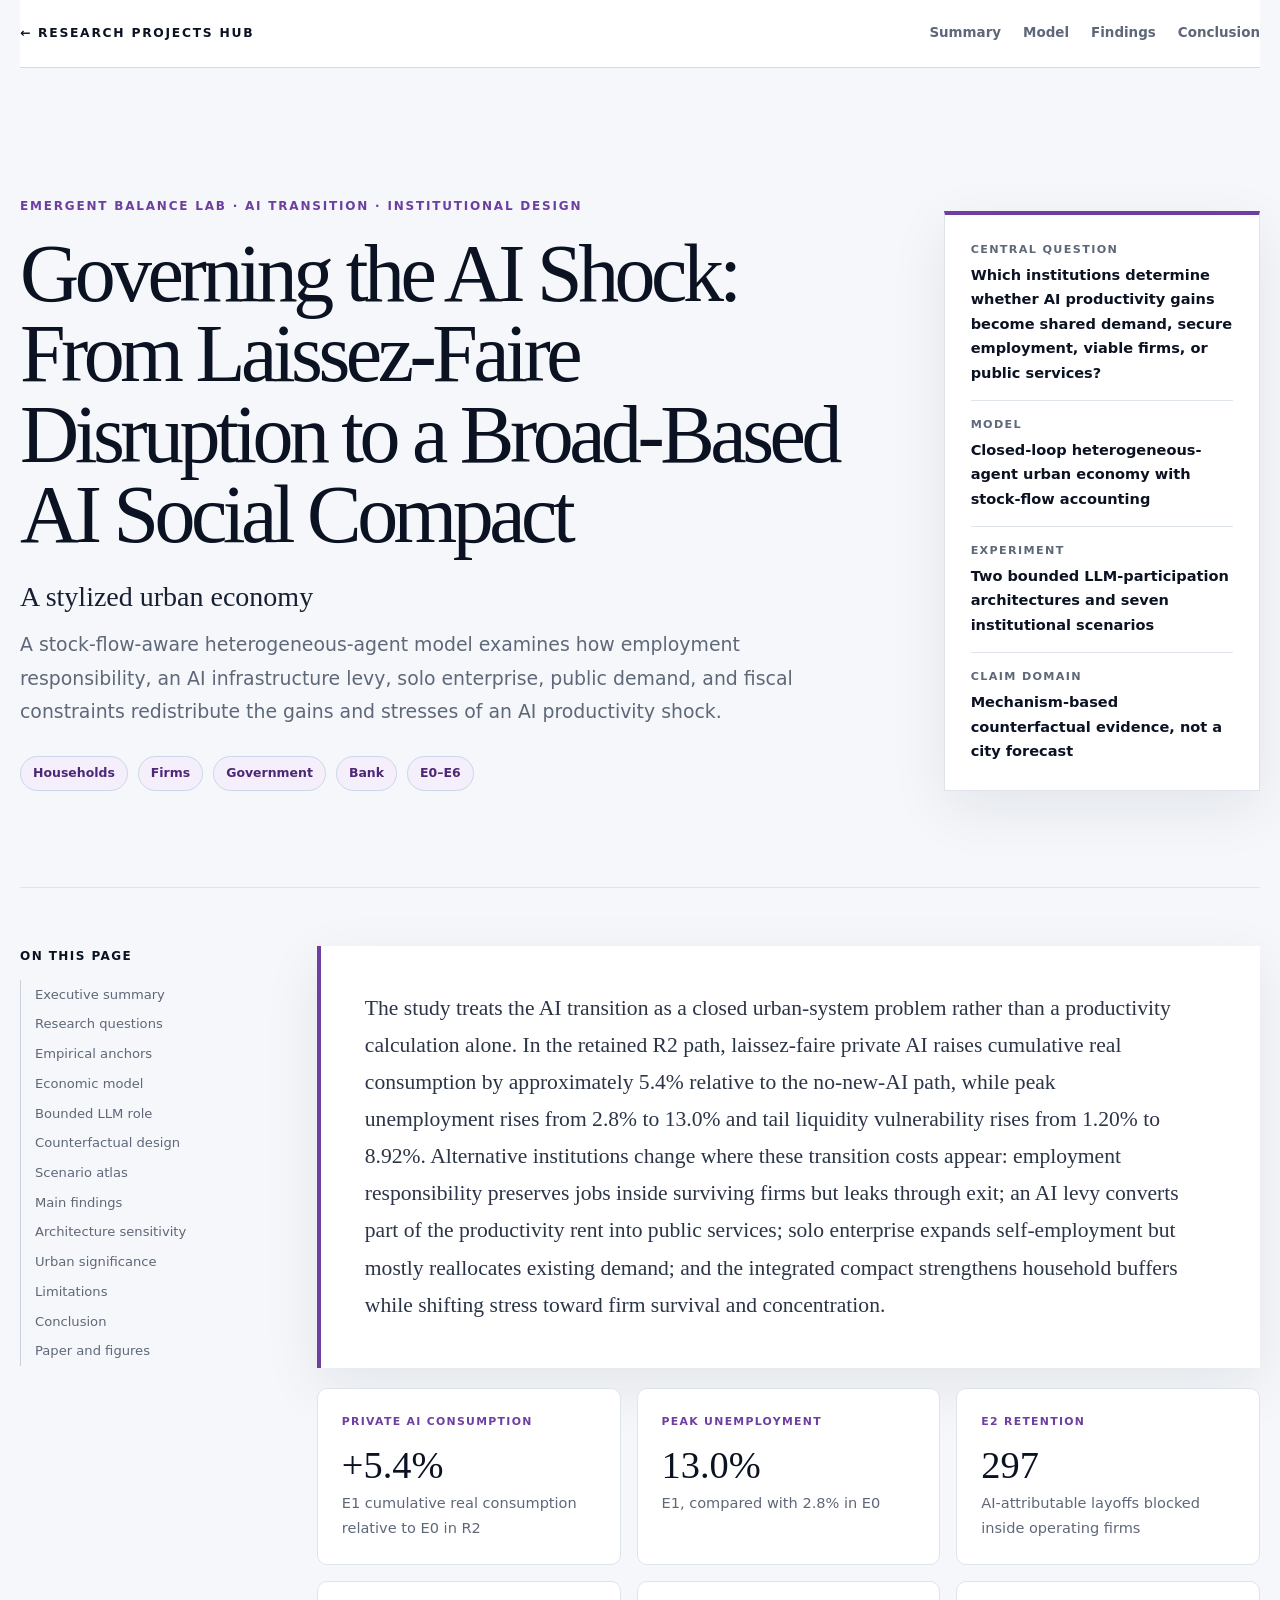
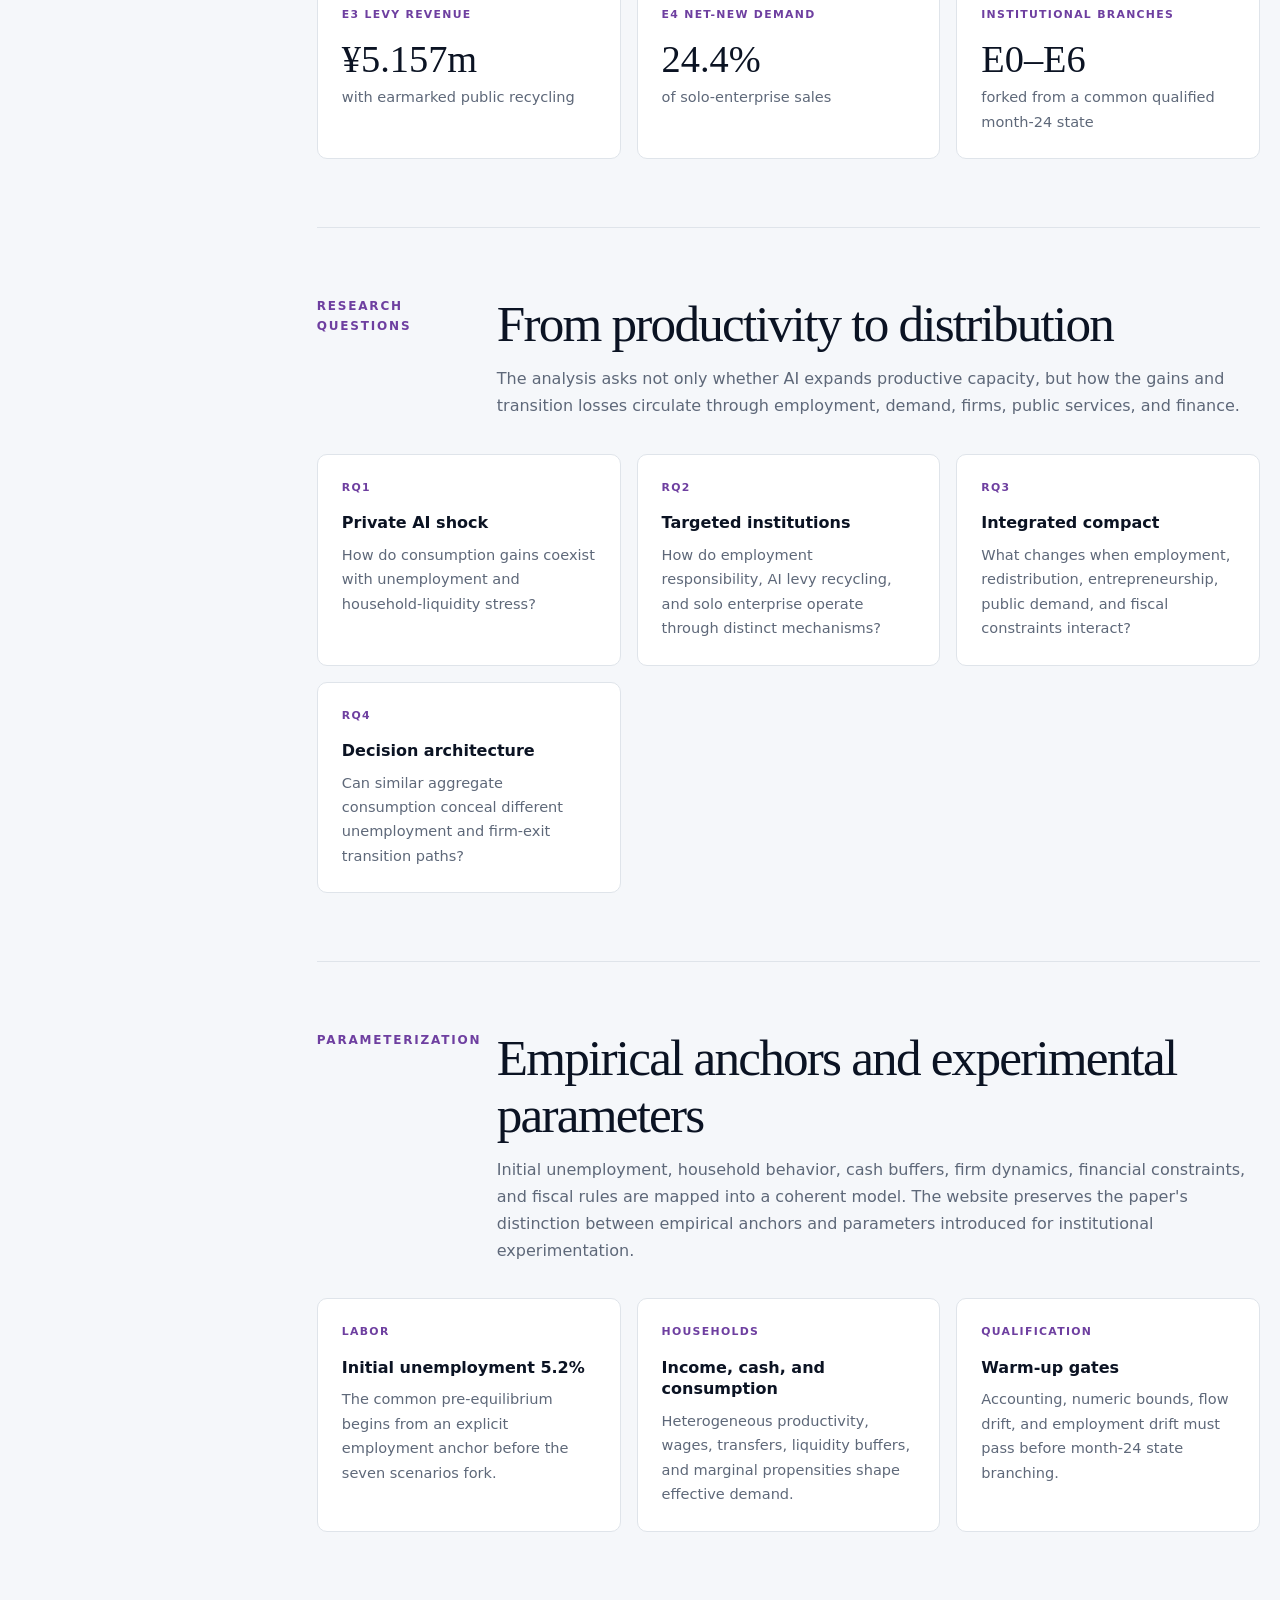
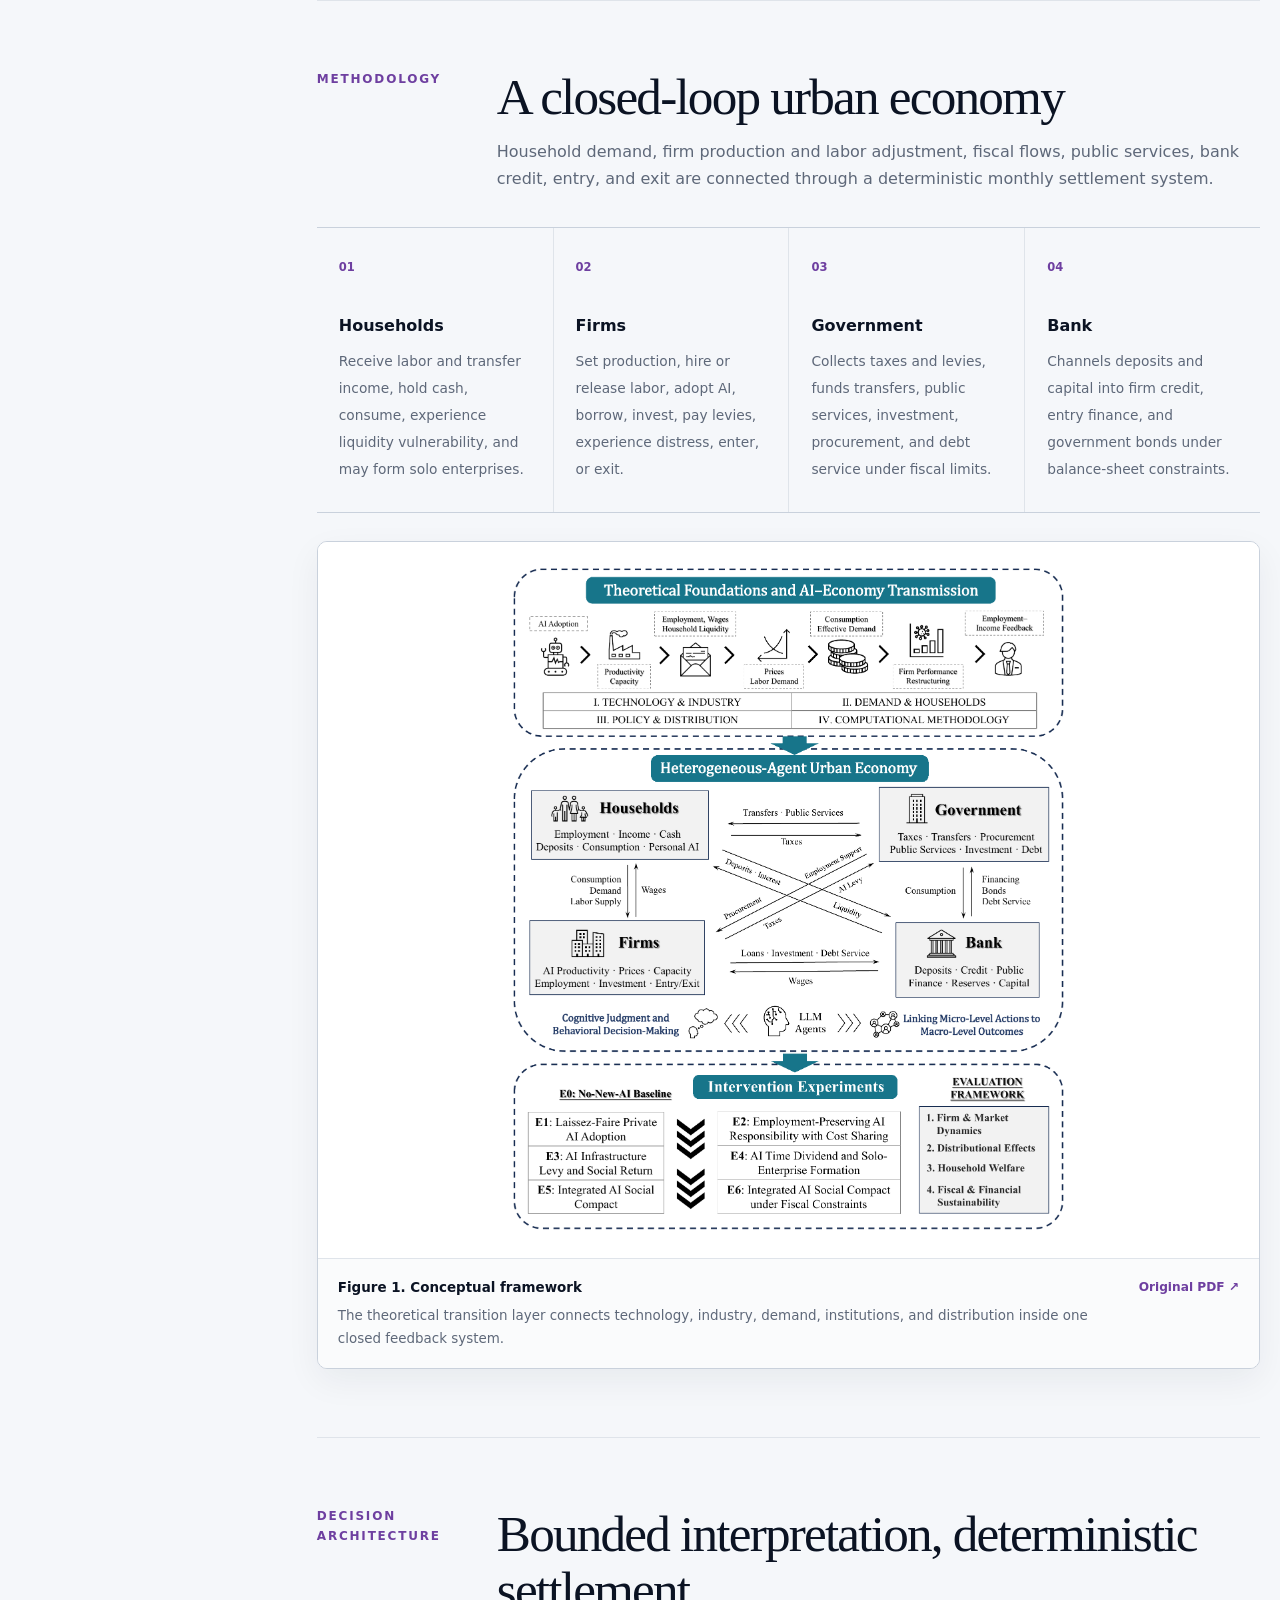
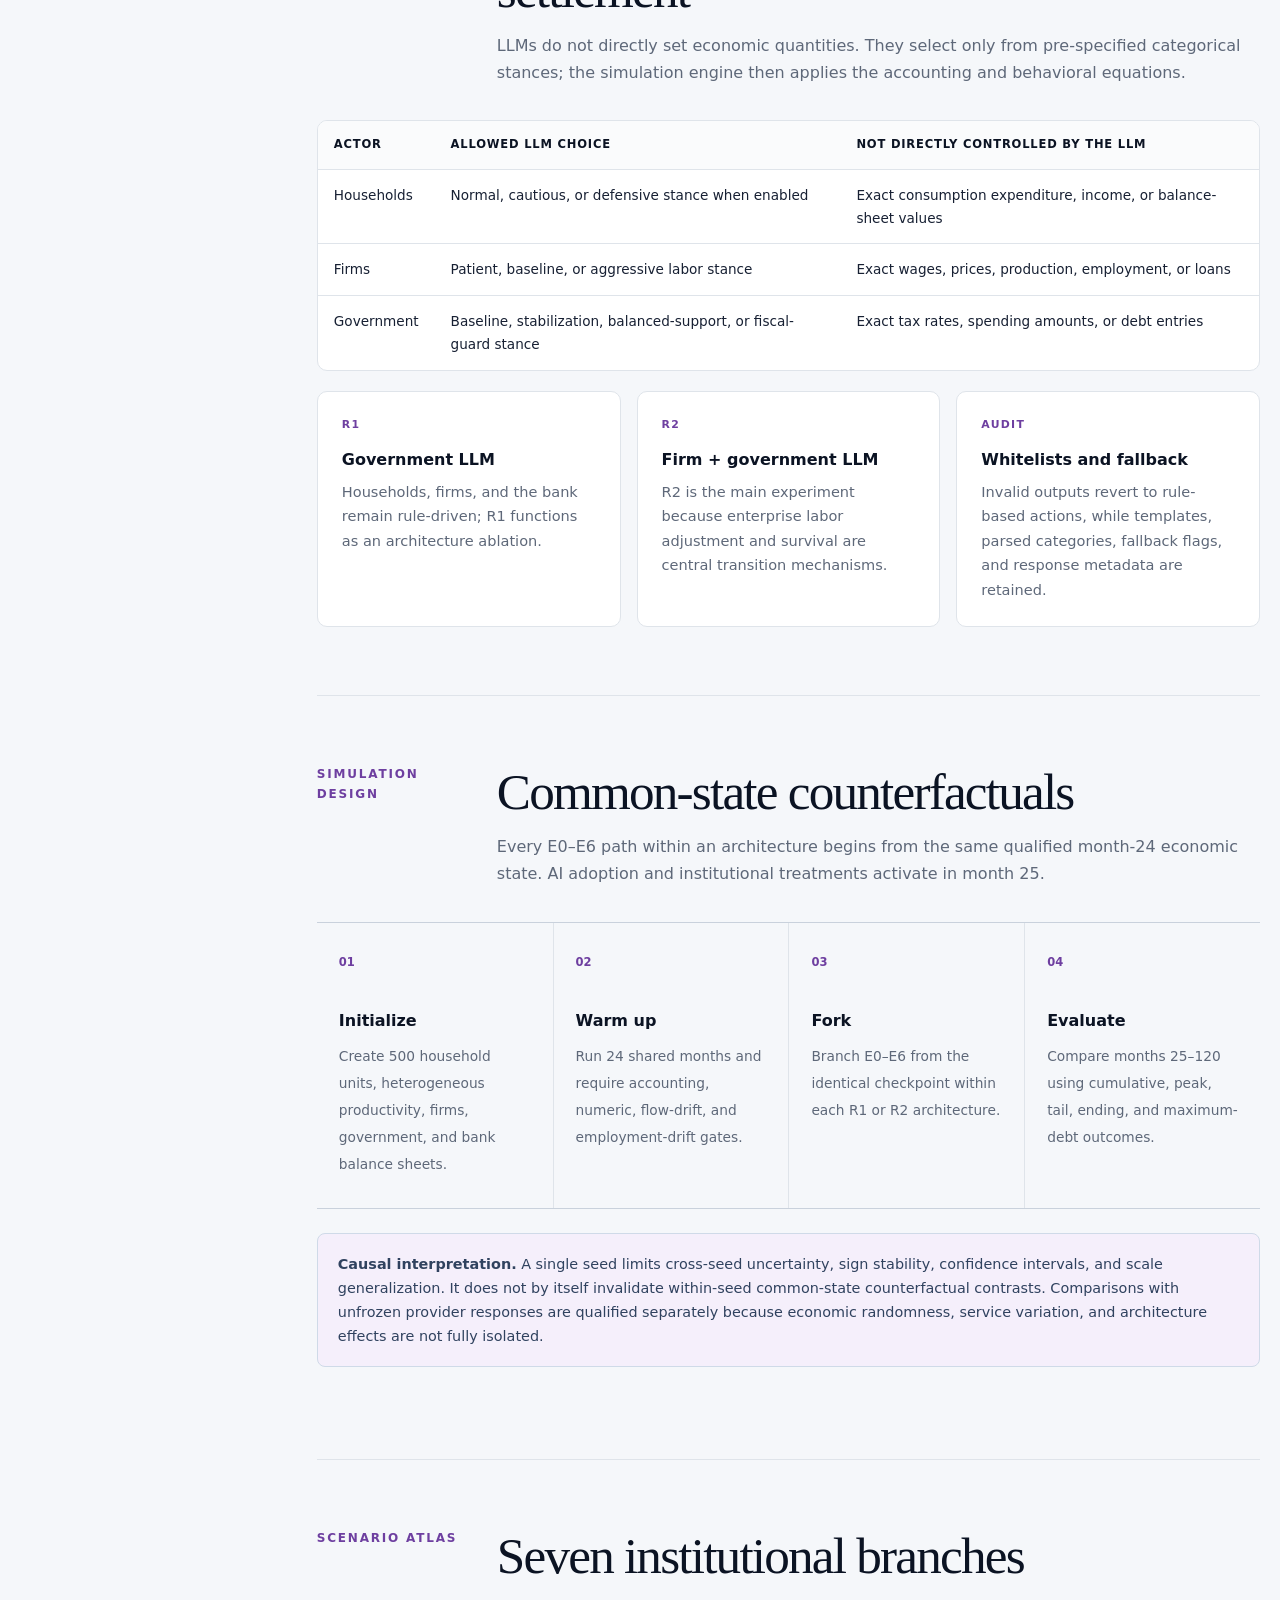
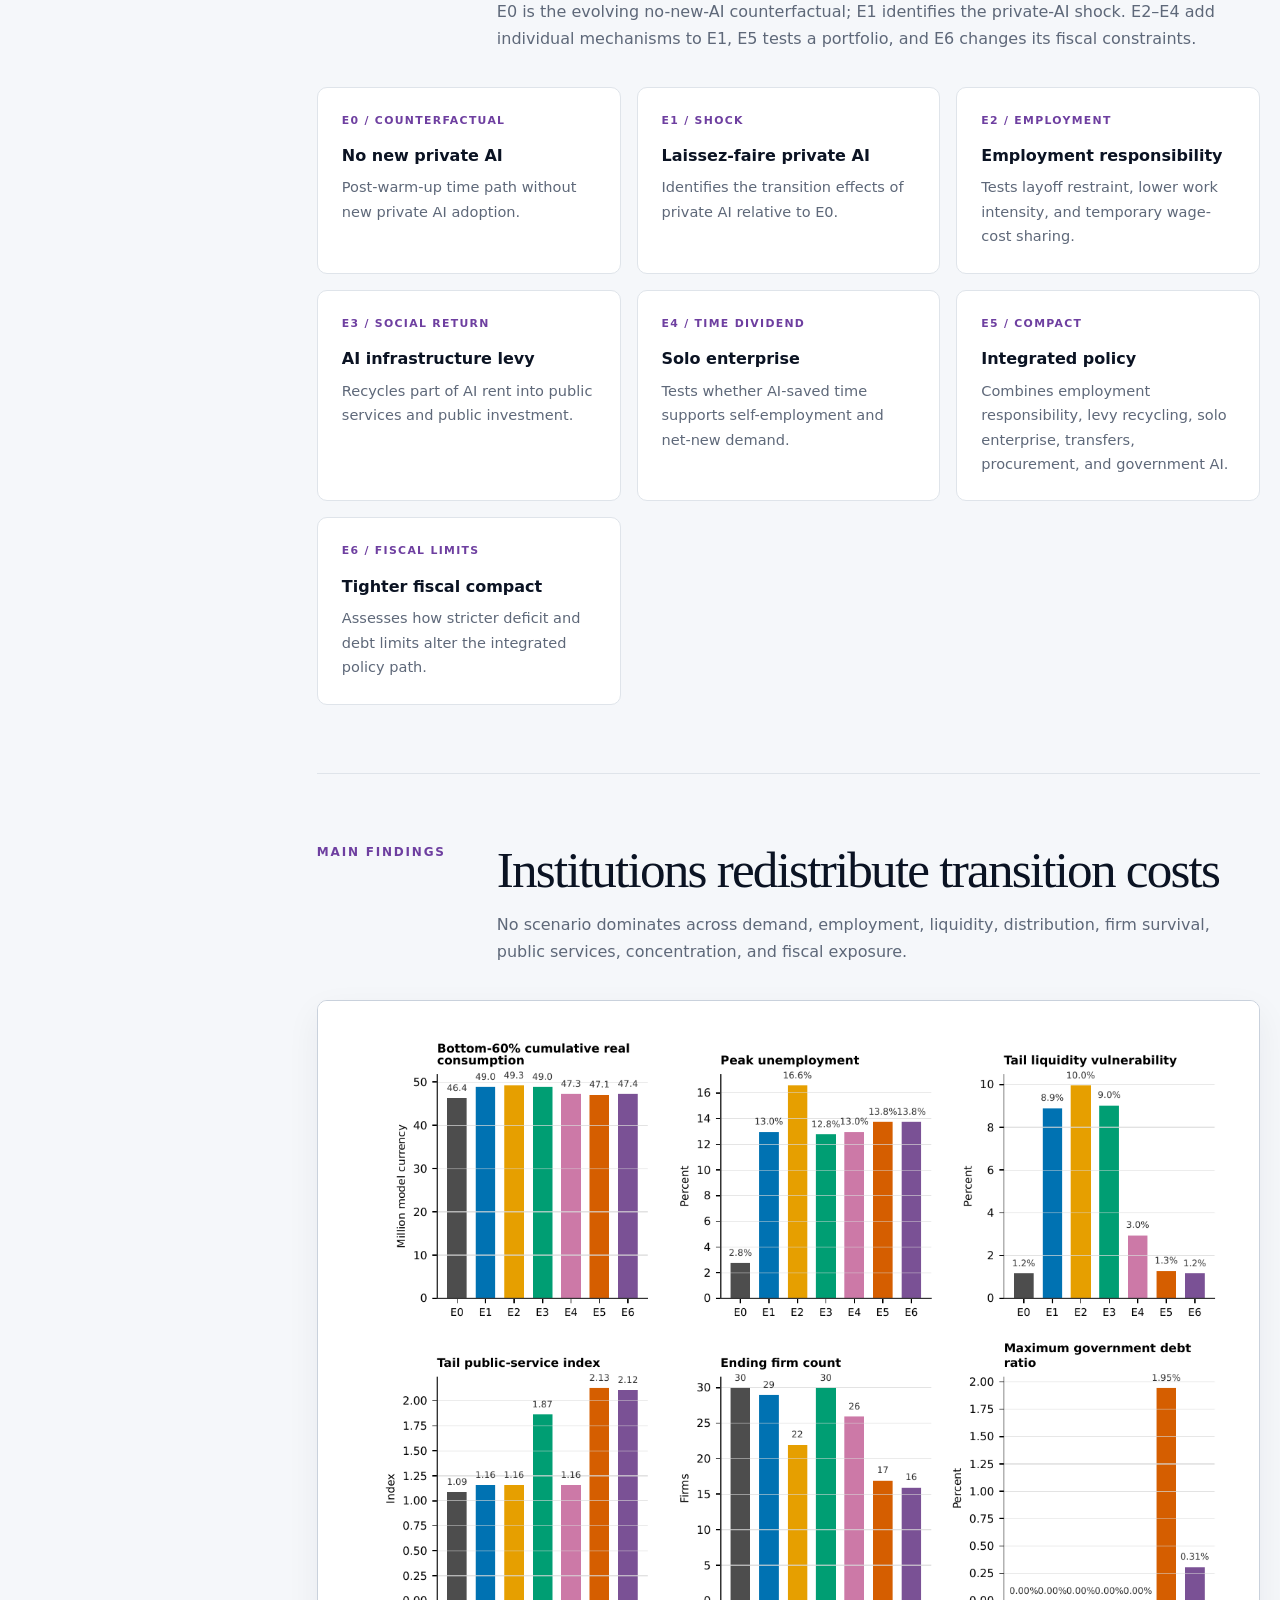
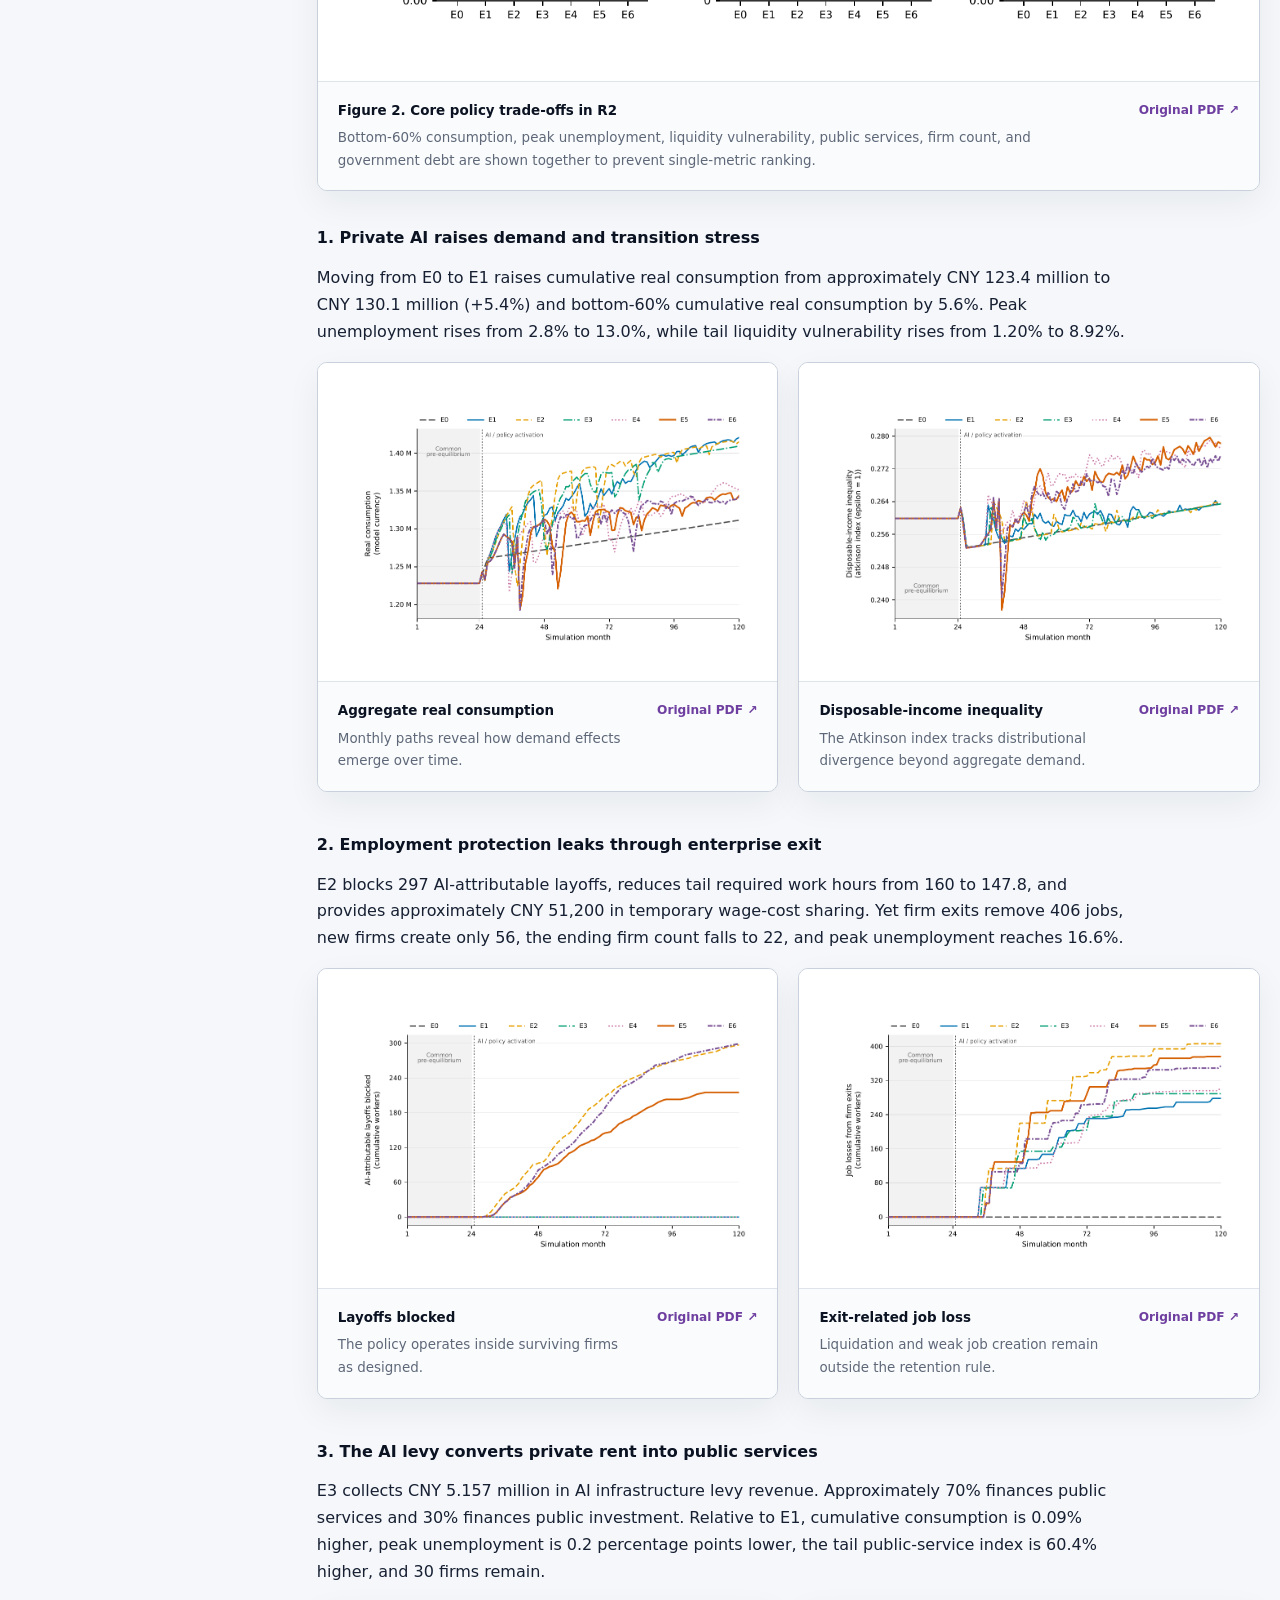
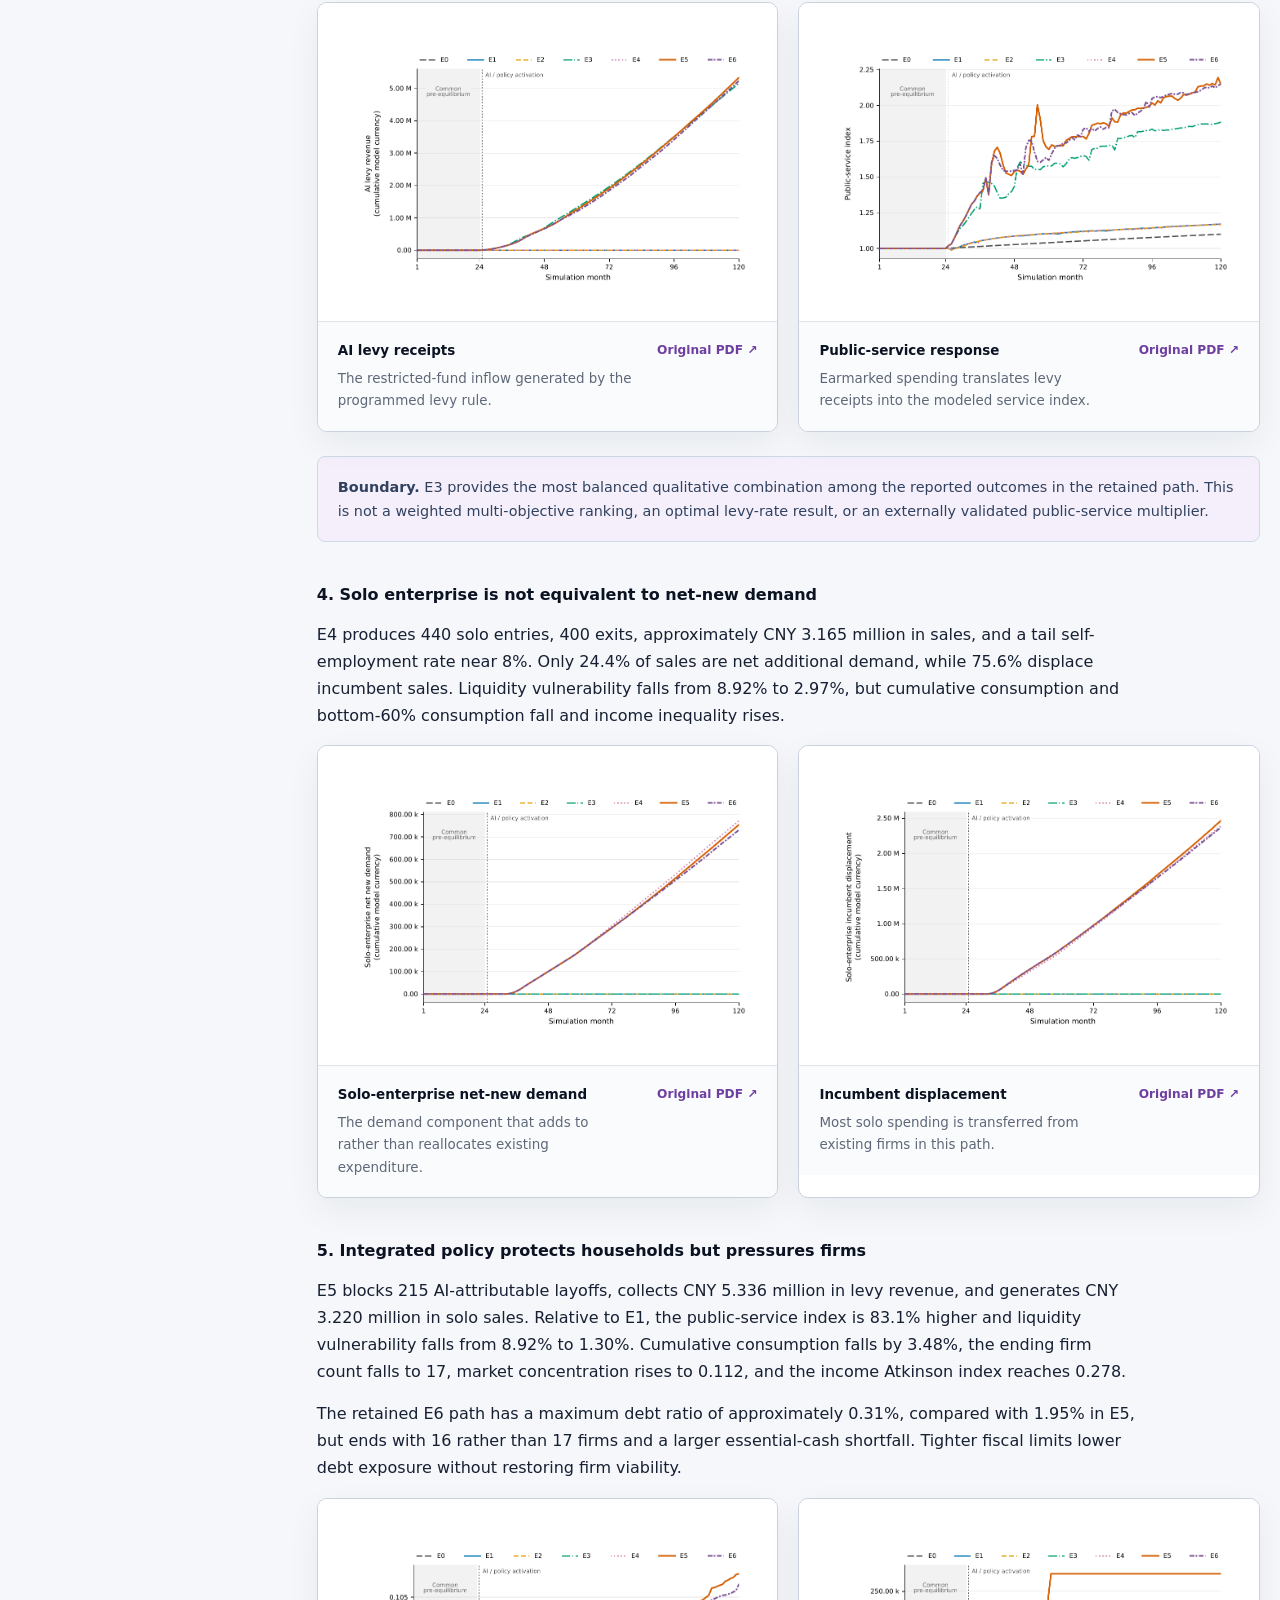
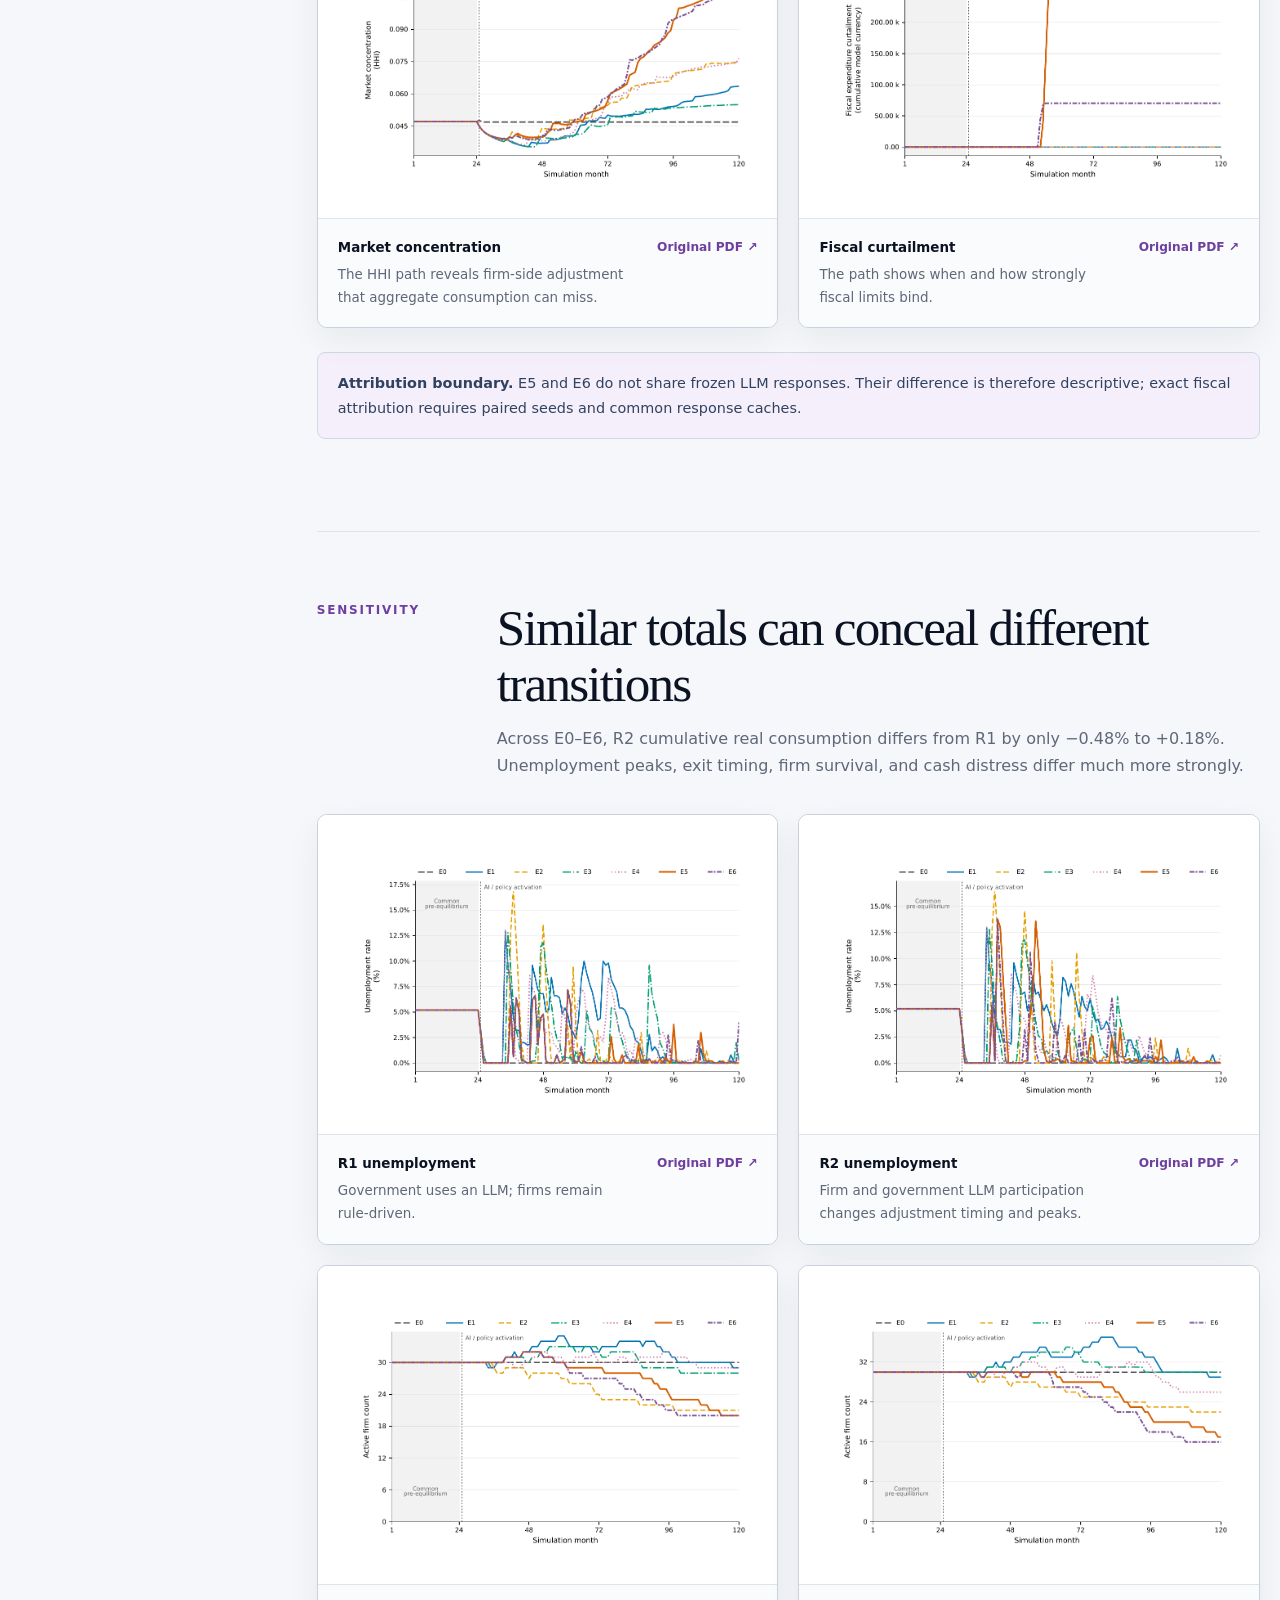
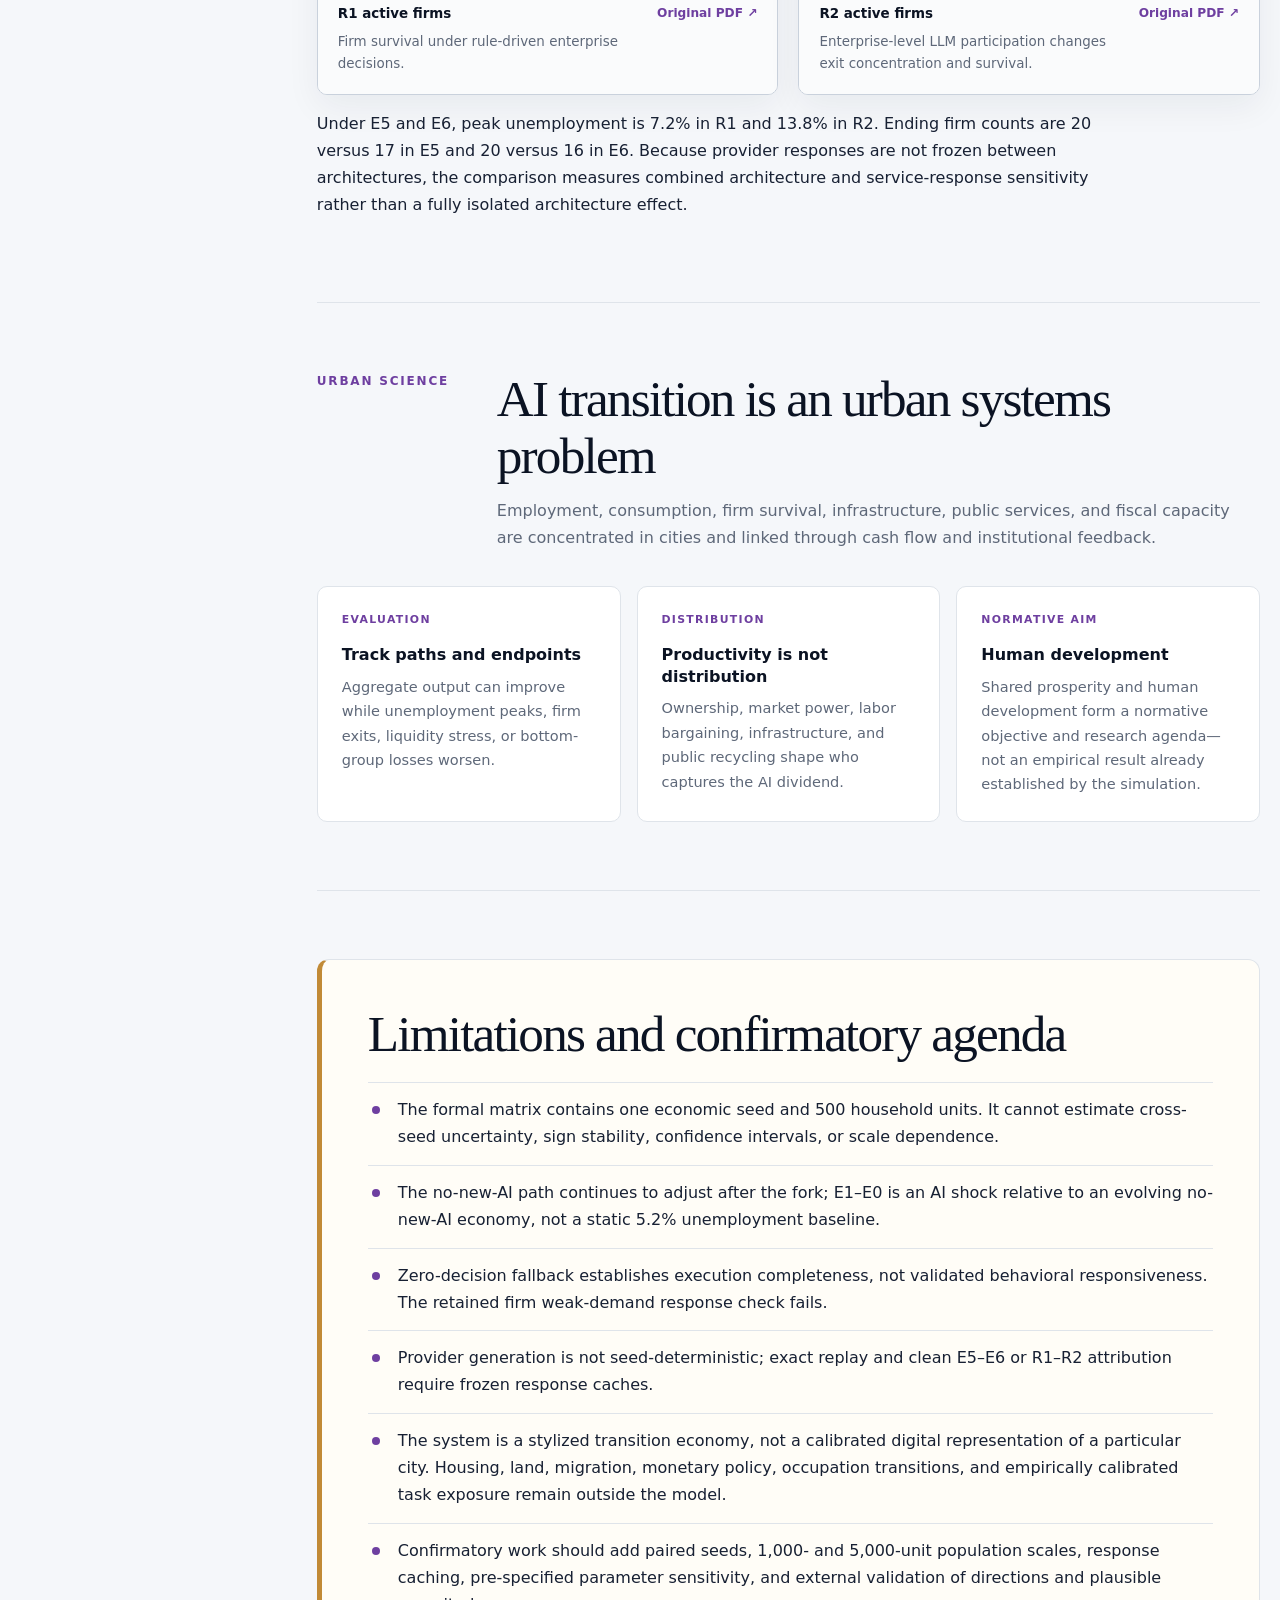
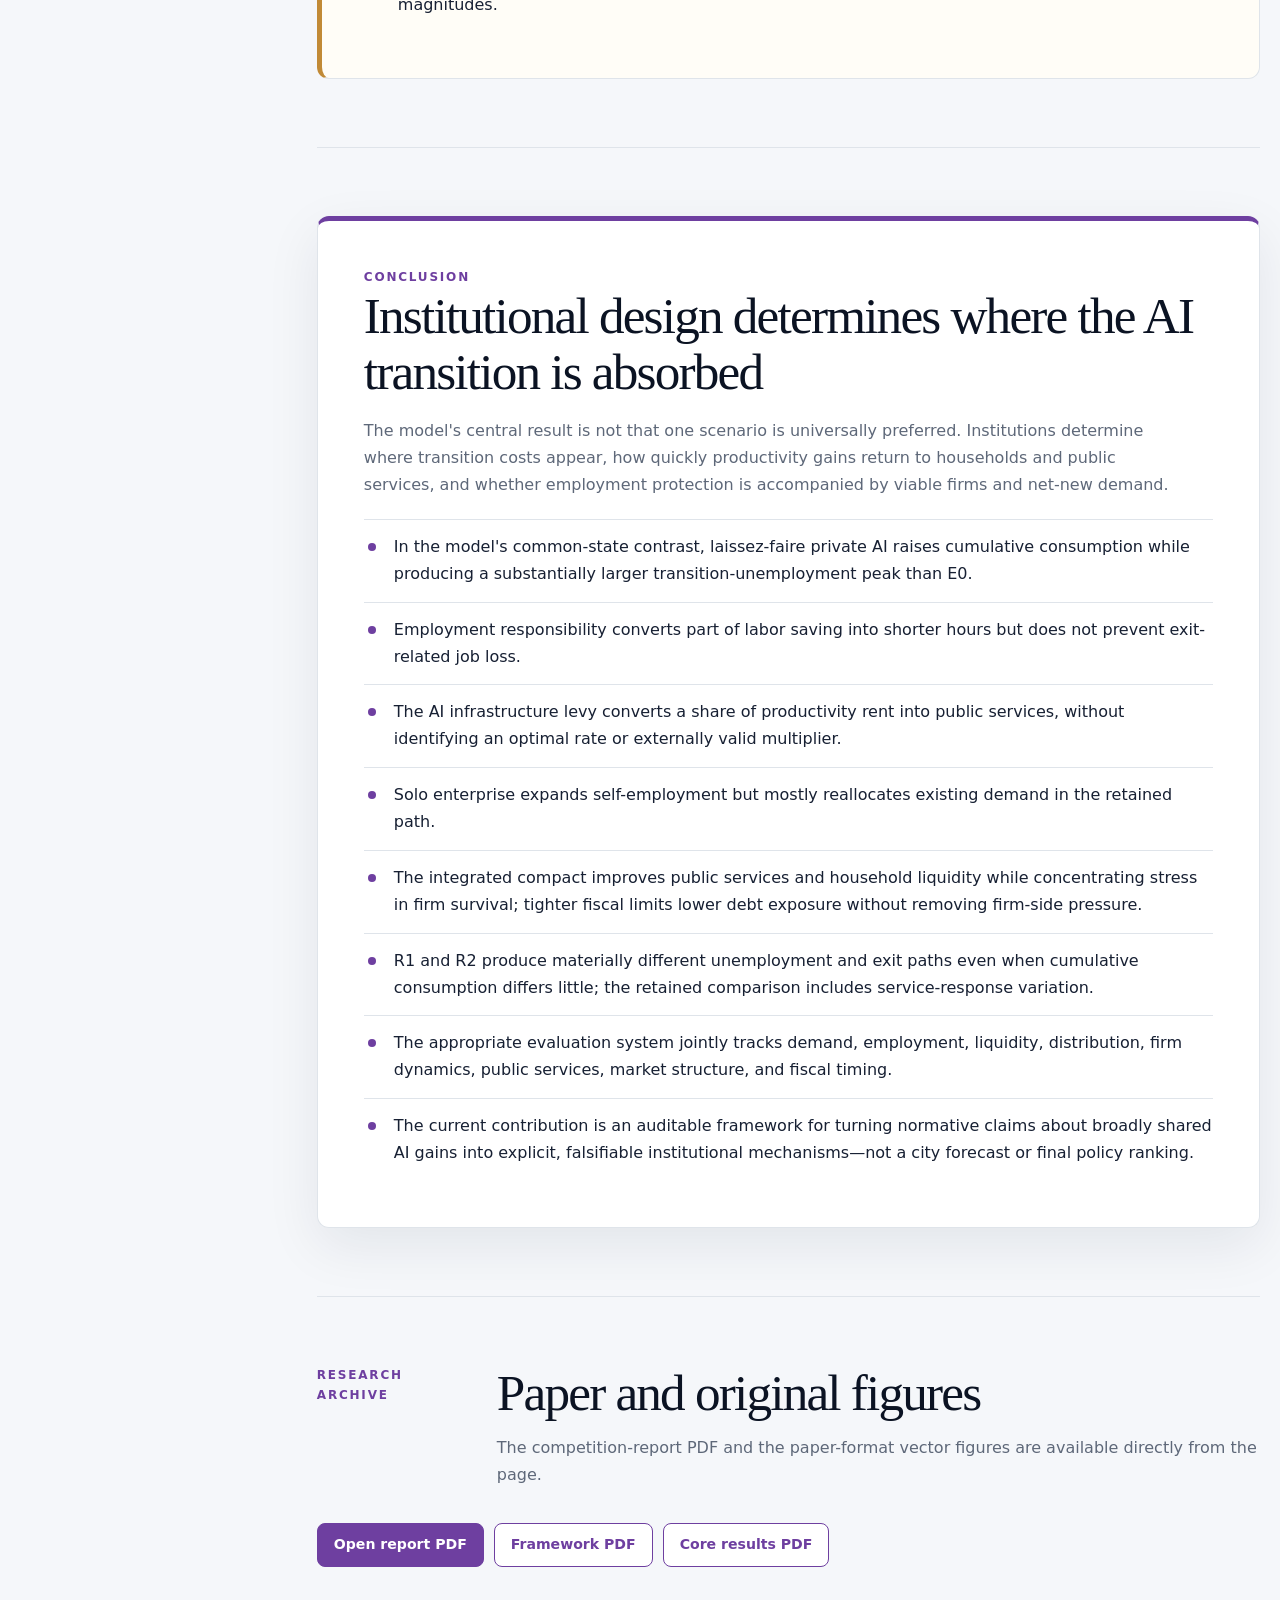
==== commit 980cc7dd: "Use manuscript titles across project pages" ====
--- a/ai-shock/index.html
+++ b/ai-shock/index.html
@@ -4,8 +4,8 @@
   <meta charset="utf-8">
   <meta name="viewport" content="width=device-width, initial-scale=1">
   <meta name="theme-color" content="#ffffff">
-  <meta name="description" content="Governing the AI Shock: a stock-flow-aware heterogeneous-agent model of institutional responses to an AI productivity shock in a stylized urban economy.">
-  <title>Governing the AI Shock · A Stylized Urban Economy</title>
+  <meta name="description" content="Governing the AI Shock: From Laissez-Faire Disruption to a Broad-Based AI Social Compact.">
+  <title>Governing the AI Shock: From Laissez-Faire Disruption to a Broad-Based AI Social Compact</title>
   <link rel="stylesheet" href="../assets/styles.css">
 </head>
 <body style="--accent:#6e3fa0;--accent-dark:#4e2877;--accent-soft:#f5effb">
@@ -26,7 +26,7 @@
         <div class="project-hero-grid">
           <div>
             <div class="eyebrow">Emergent Balance Lab · AI transition · Institutional design</div>
-            <h1 class="long-title">Governing the AI Shock</h1>
+            <h1 class="long-title">Governing the AI Shock: From Laissez-Faire Disruption to a Broad-Based AI Social Compact</h1>
             <p class="subtitle">A stylized urban economy</p>
             <p class="lead">A stock-flow-aware heterogeneous-agent model examines how employment responsibility, an AI infrastructure levy, solo enterprise, public demand, and fiscal constraints redistribute the gains and stresses of an AI productivity shock.</p>
             <div class="status-line">
@@ -373,7 +373,7 @@
     </main>
 
     <footer class="site-footer">
-      <span>Governing the AI Shock · Emergent Balance Lab</span>
+      <span>Governing the AI Shock: From Laissez-Faire Disruption to a Broad-Based AI Social Compact</span>
       <a href="../">Return to all projects →</a>
     </footer>
   </div>
--- a/assets/styles.css
+++ b/assets/styles.css
@@ -544,6 +544,11 @@
   font-family: Georgia, "Times New Roman", serif;
   font-size: 2.1rem;
   font-weight: 500;
+}
+.project-card h3.paper-title {
+  font-size: clamp(1.35rem, 2.1vw, 1.72rem);
+  letter-spacing: -0.025em;
+  line-height: 1.18;
 }
 .project-card p { color: var(--muted); }
 .project-card .card-link { color: var(--card-accent, var(--accent)); font-weight: 800; }
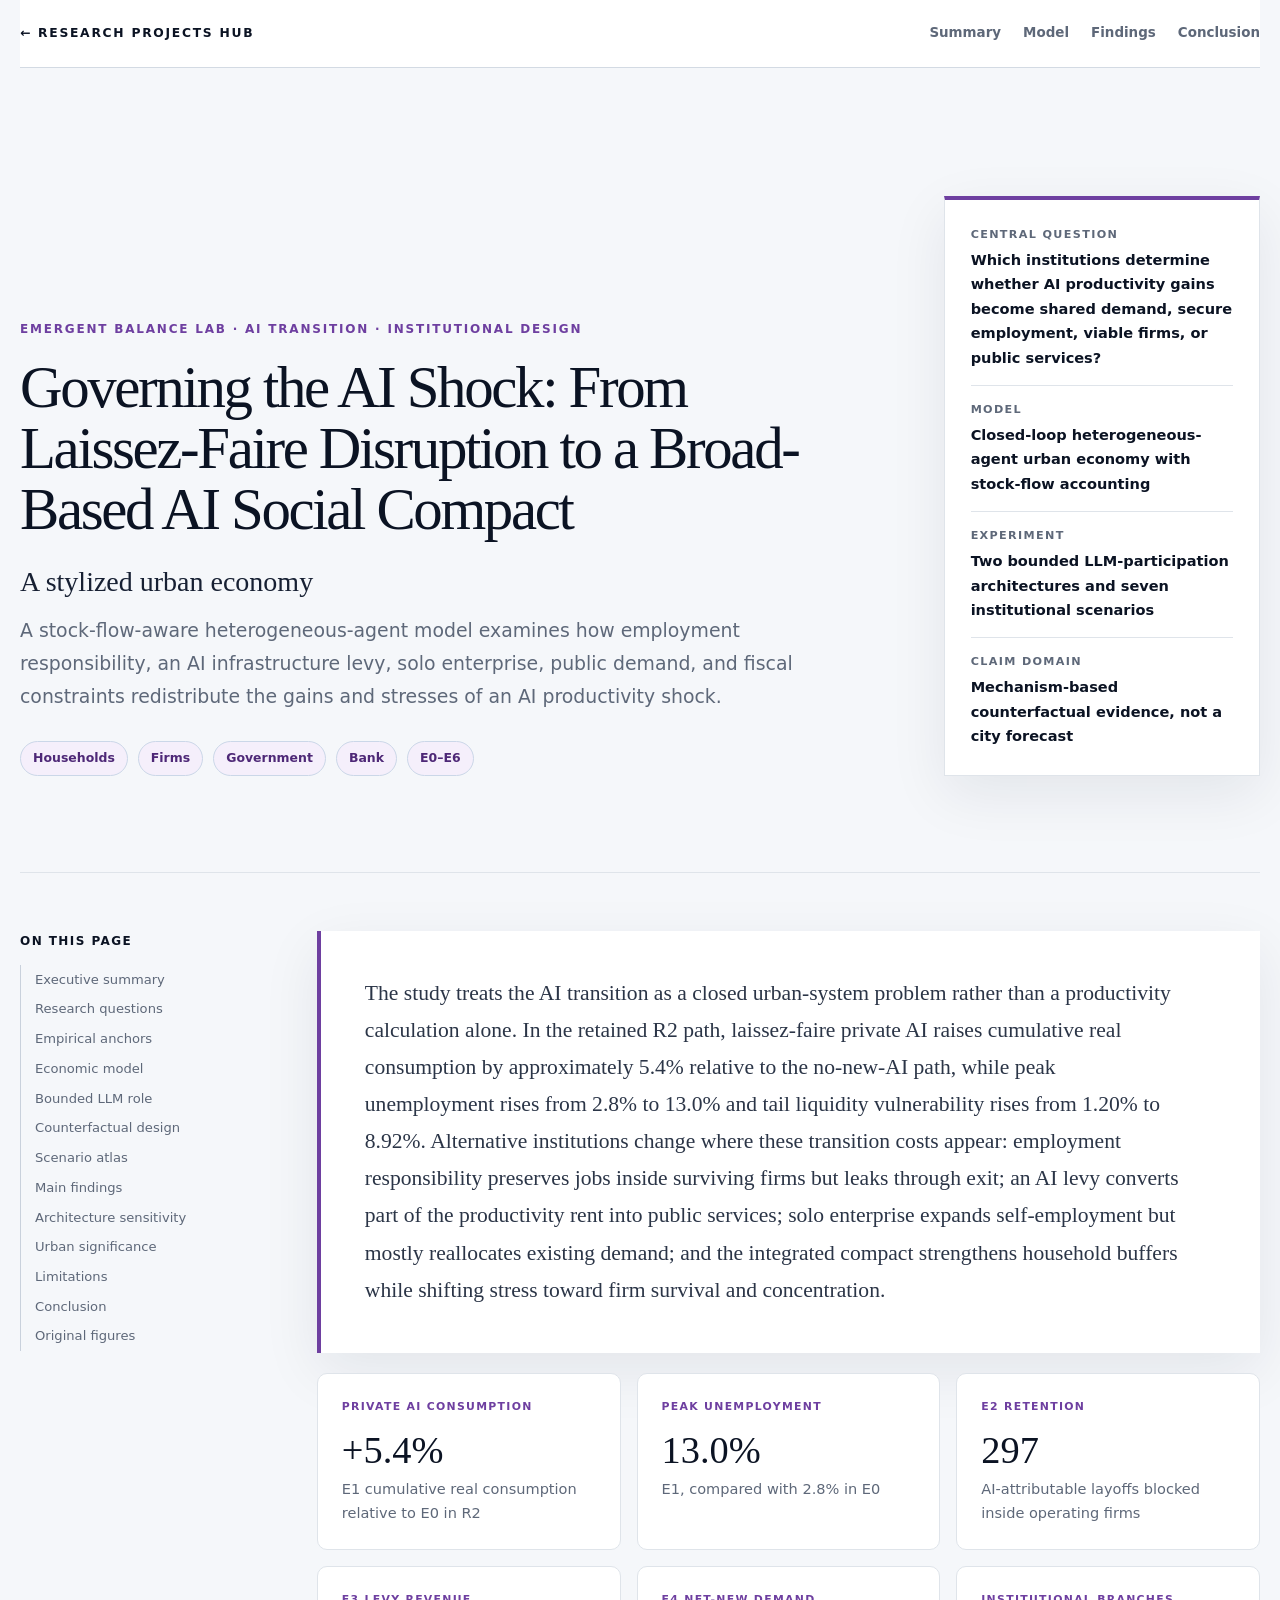
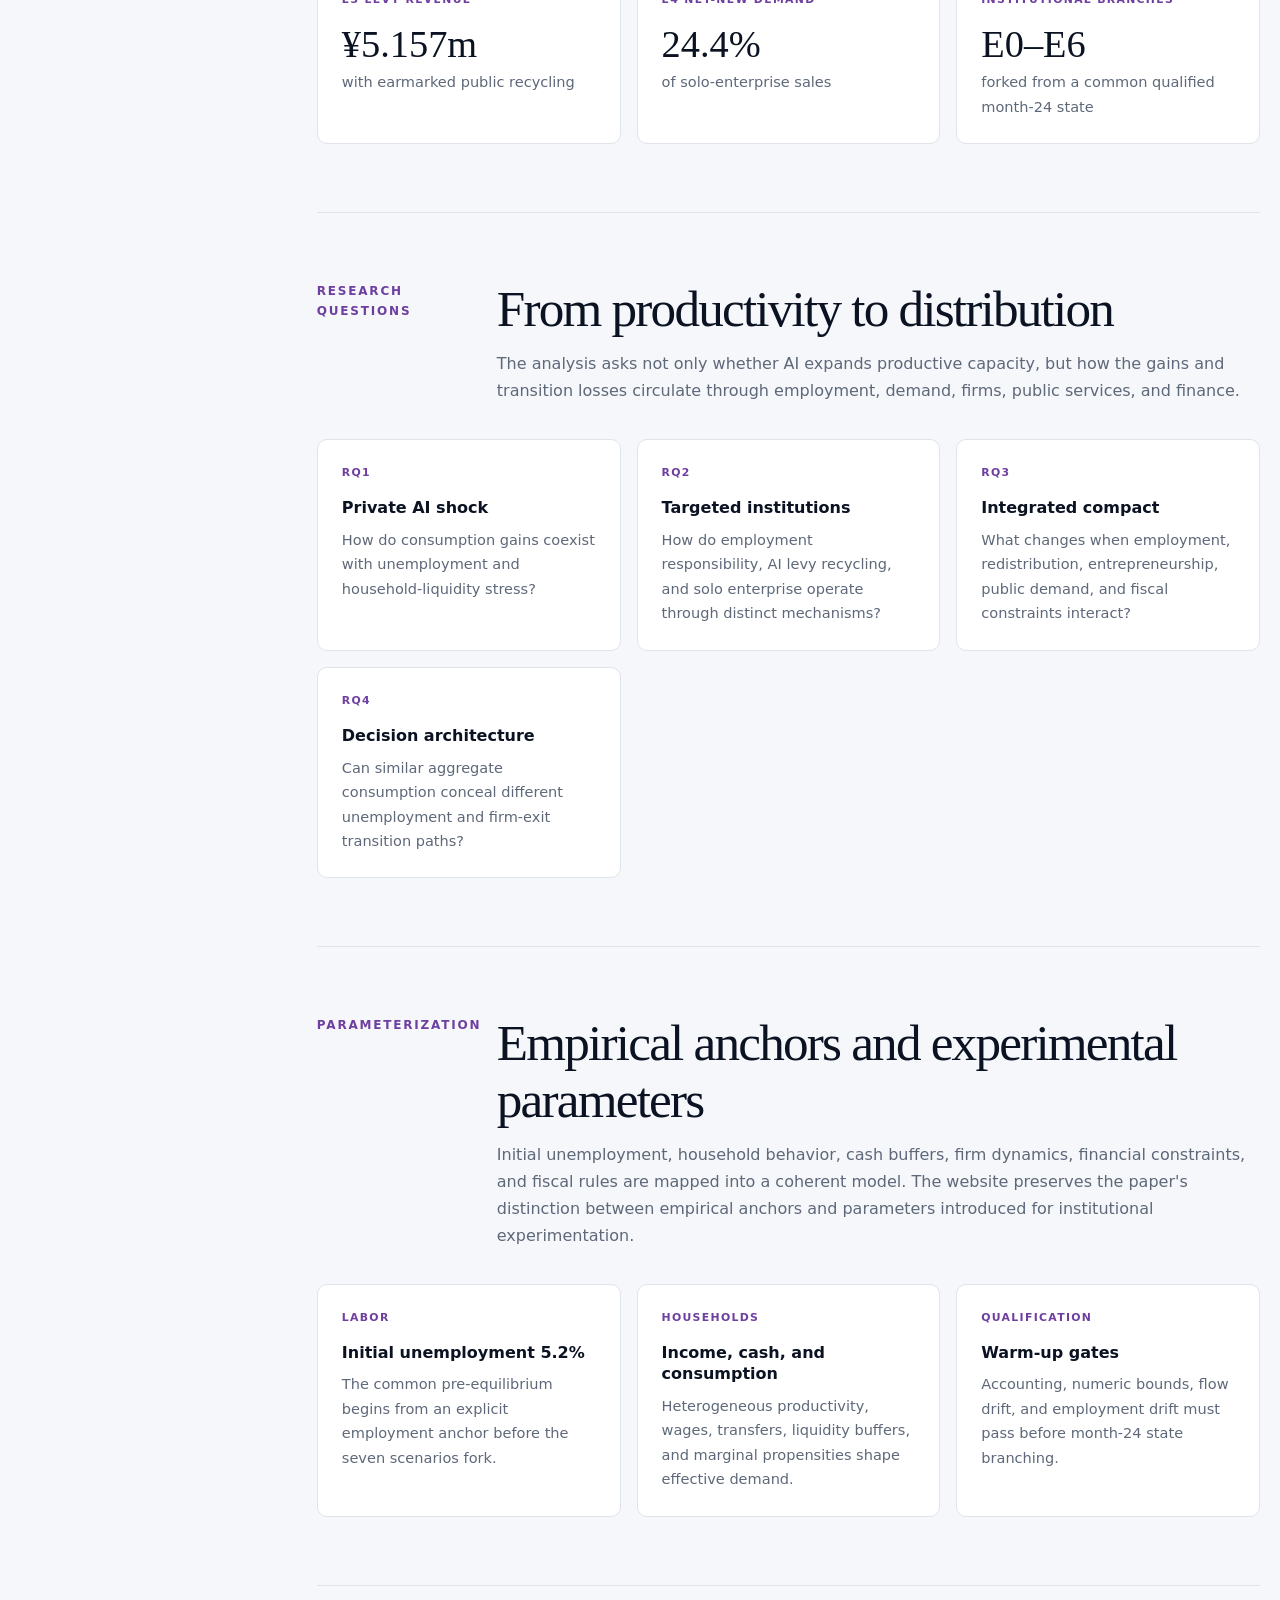
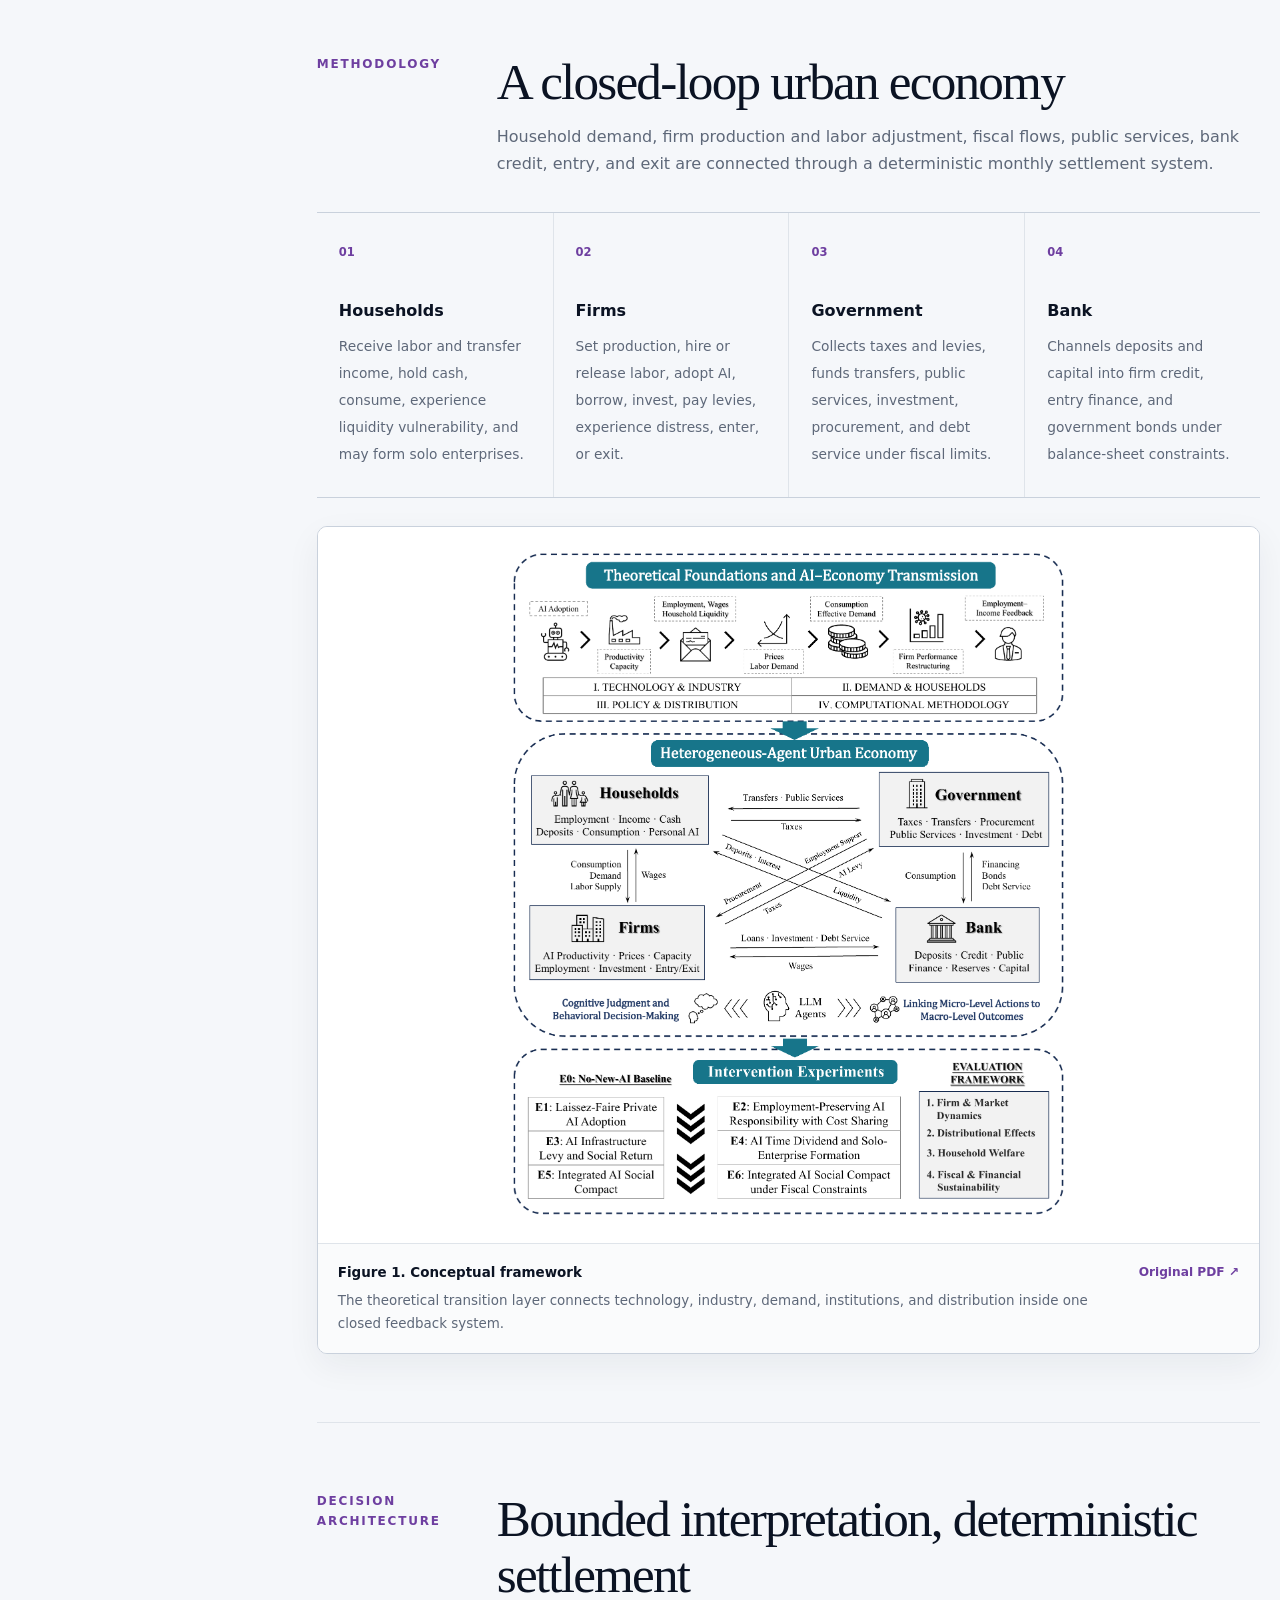
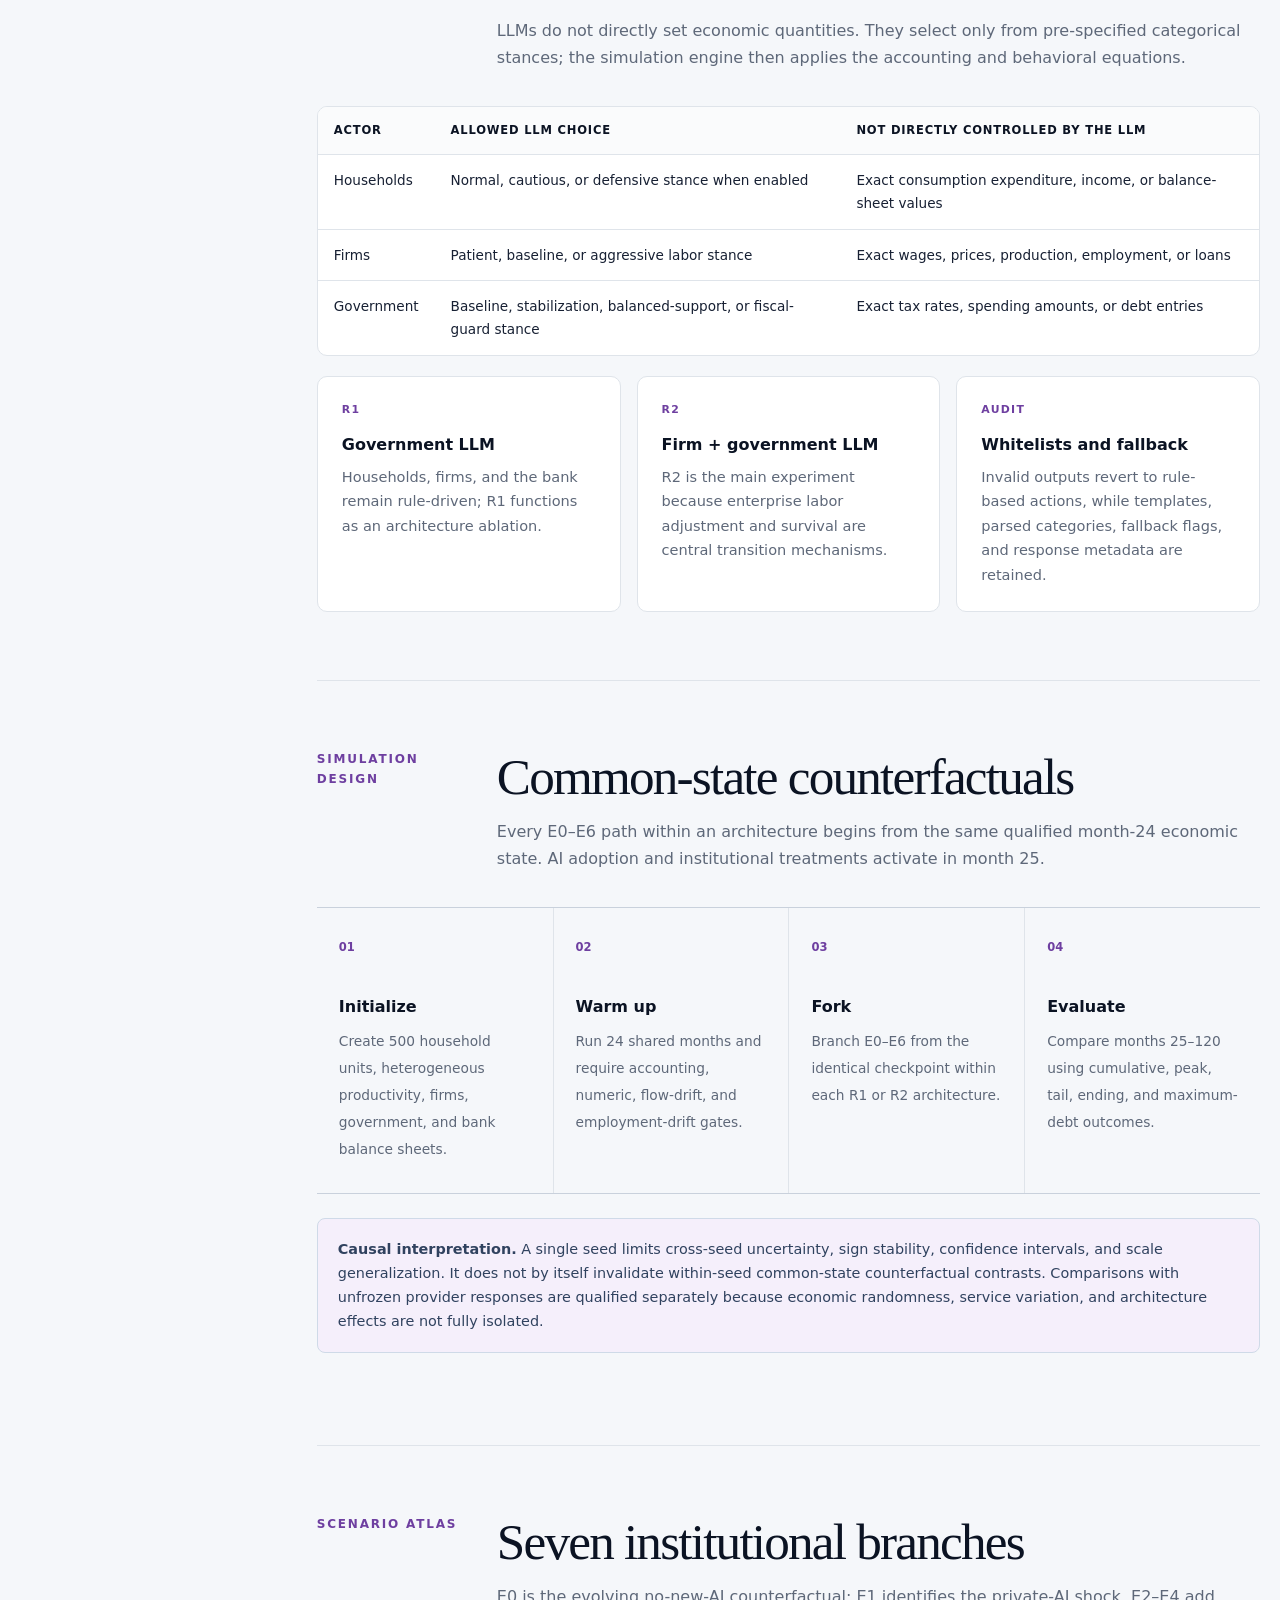
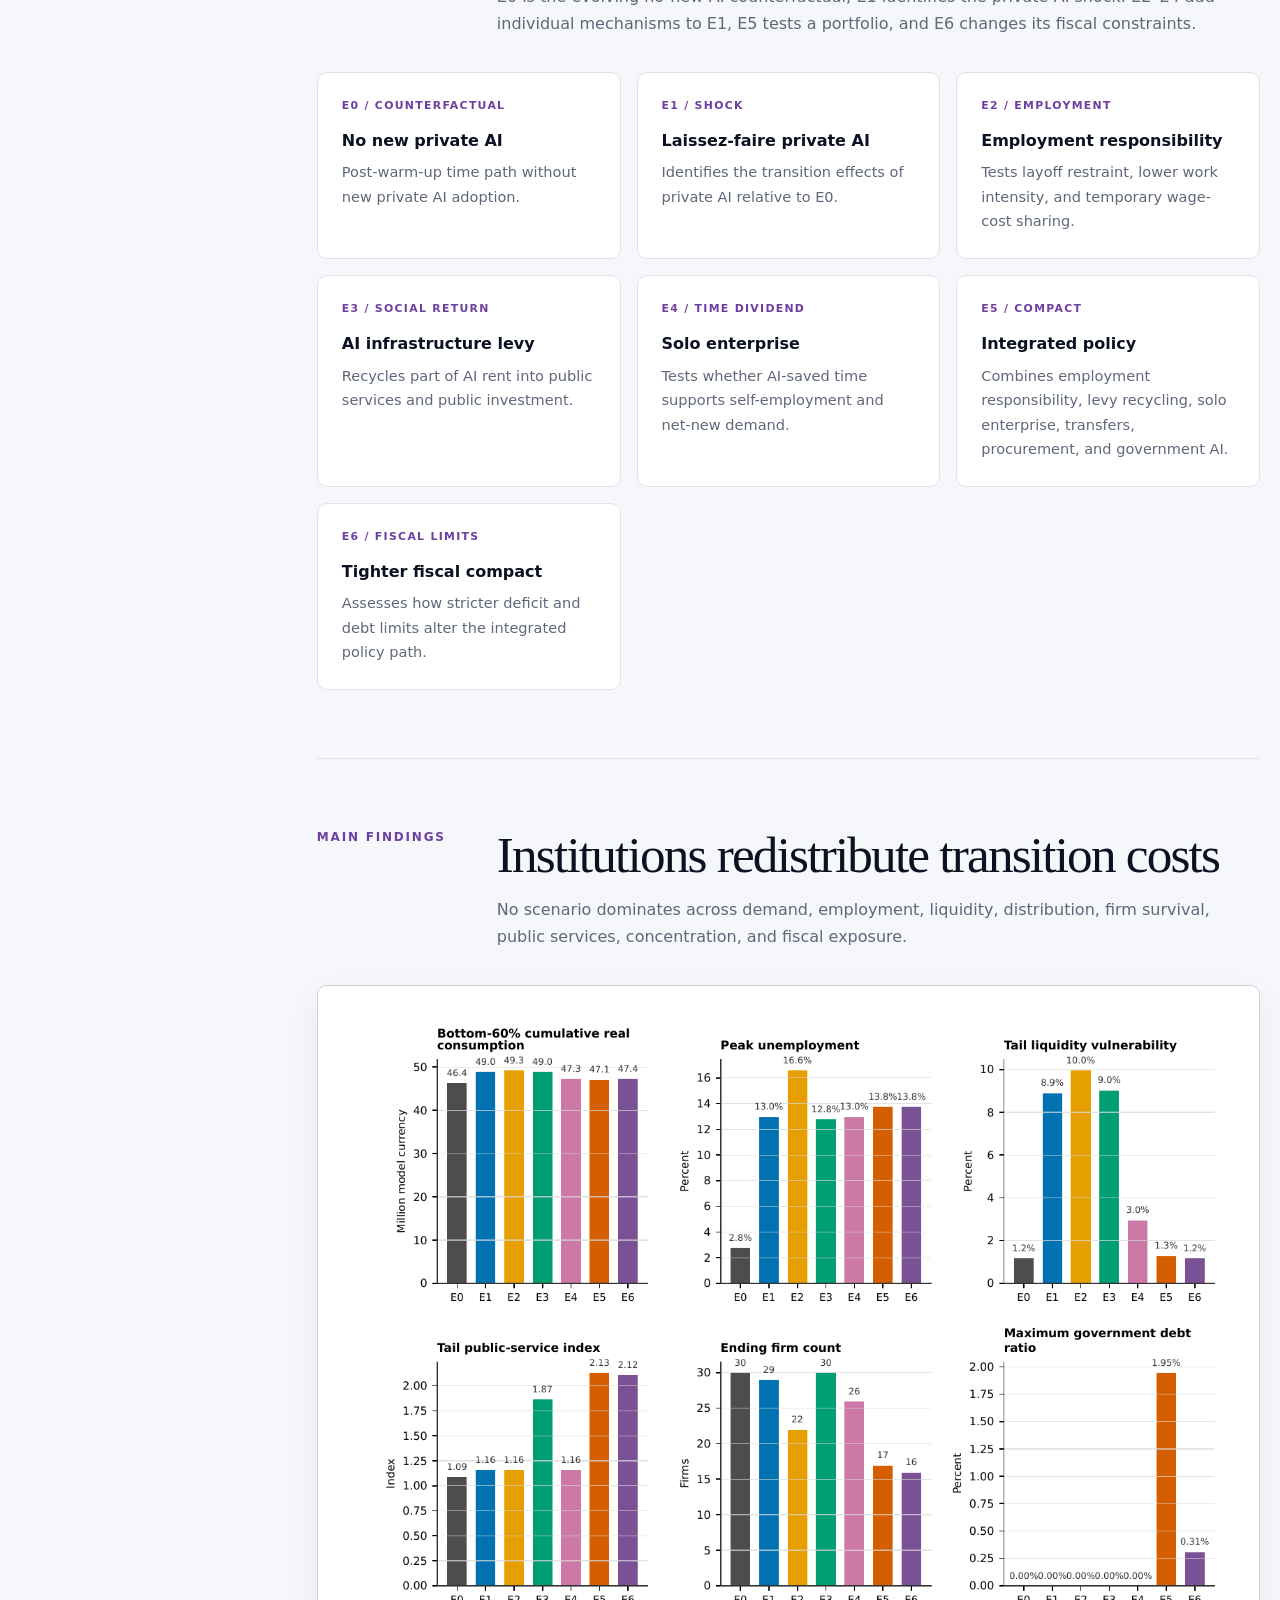
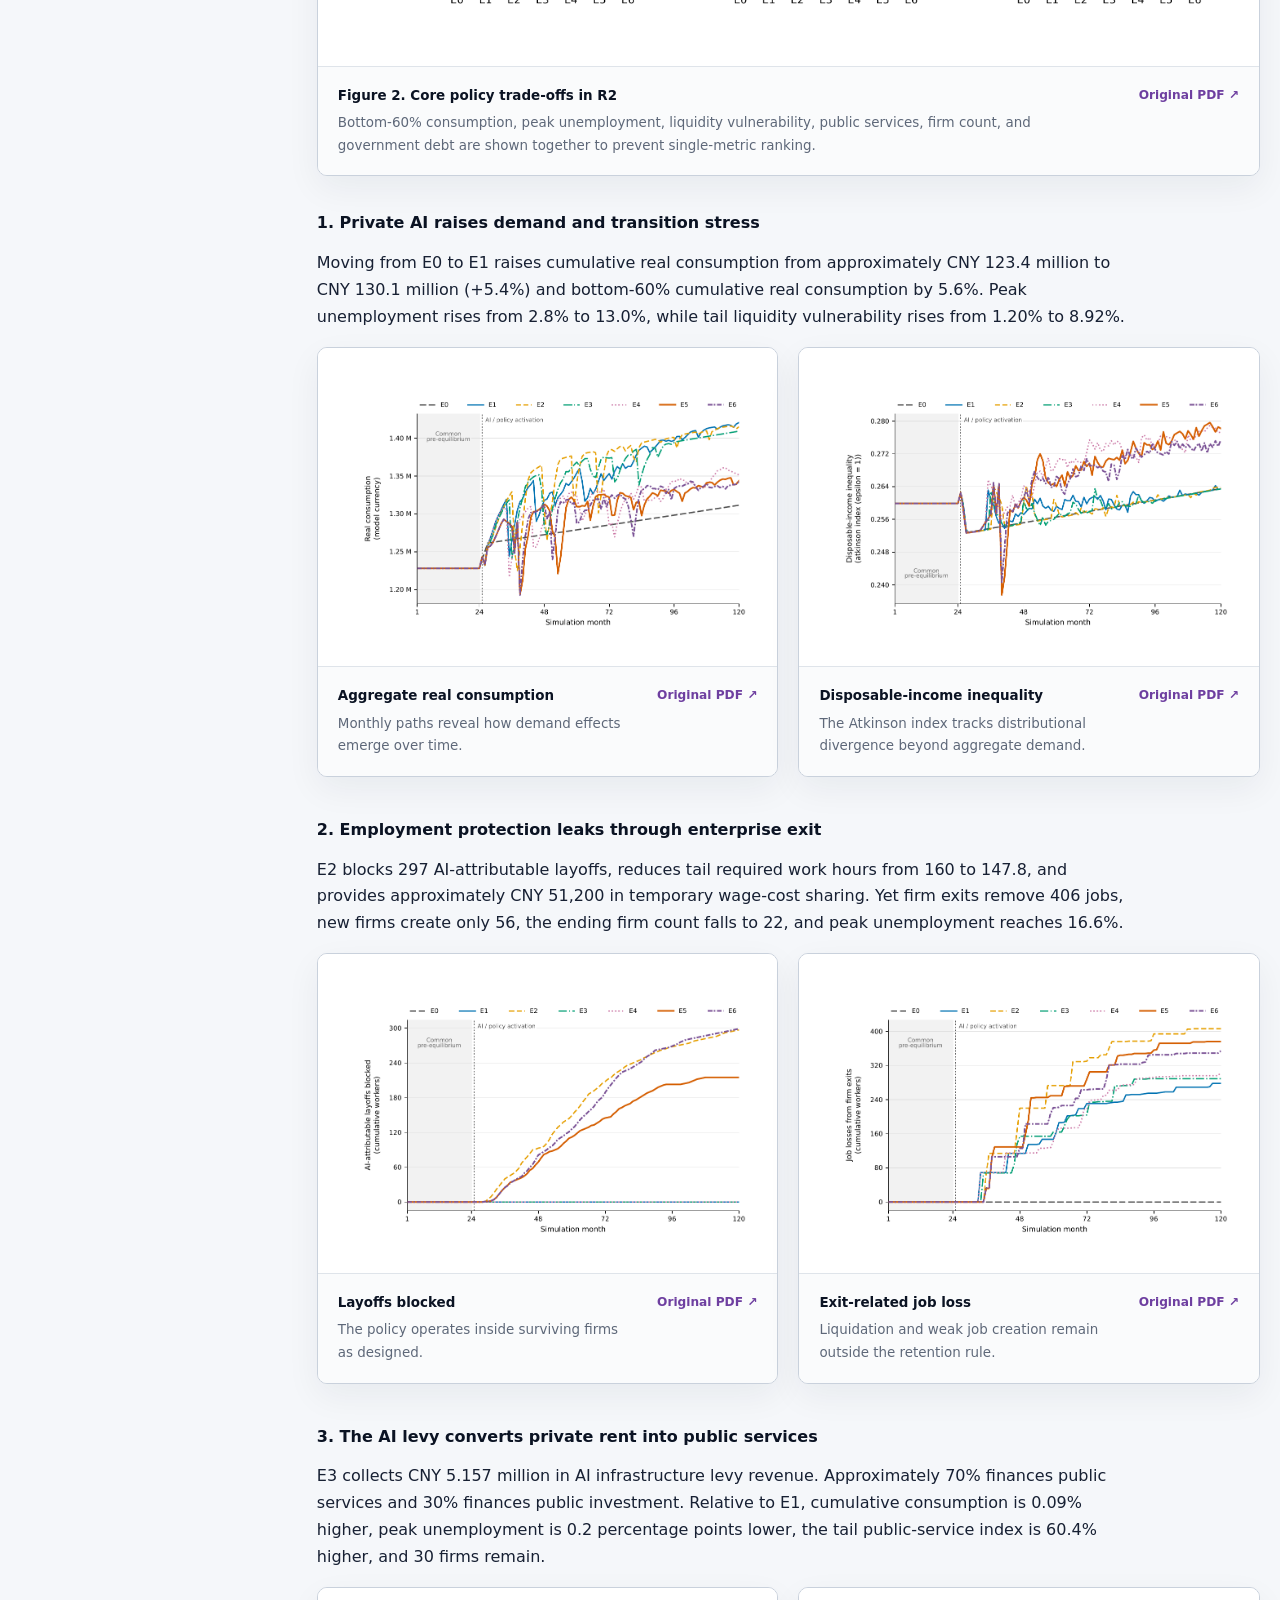
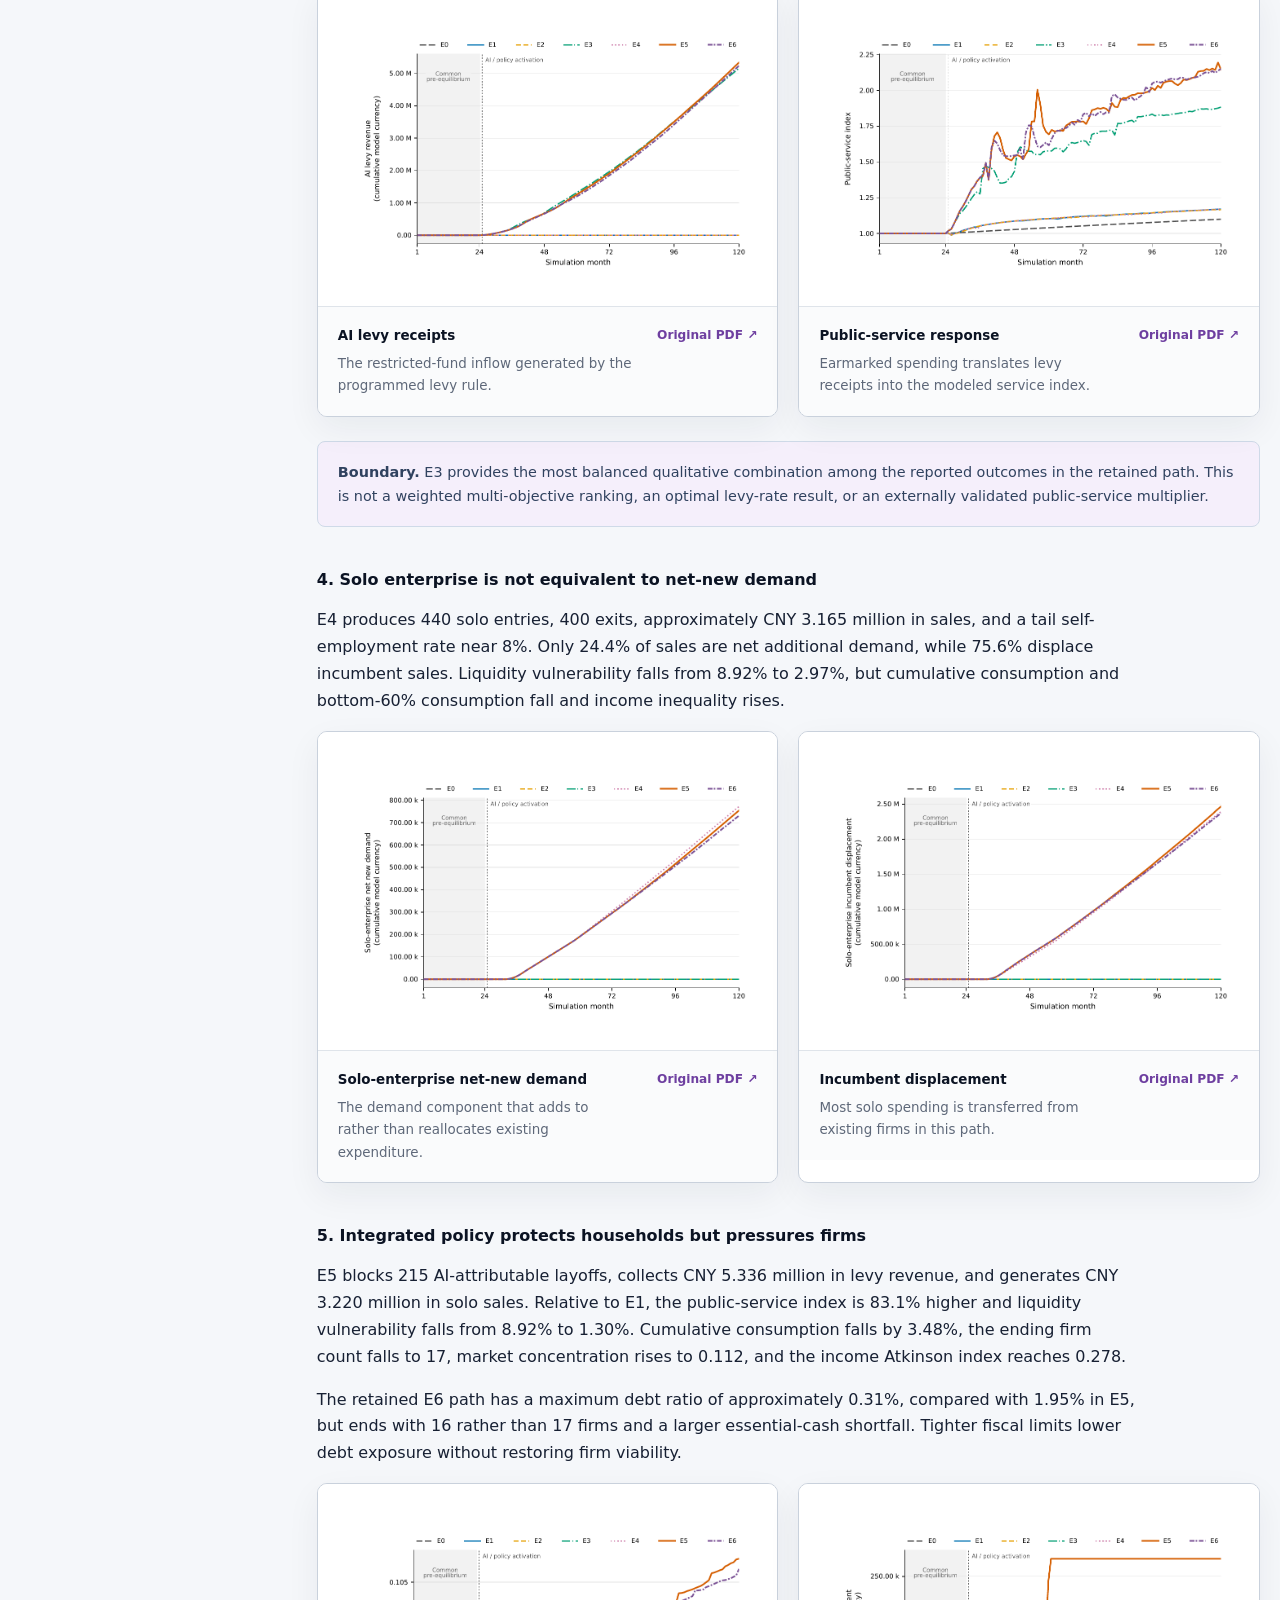
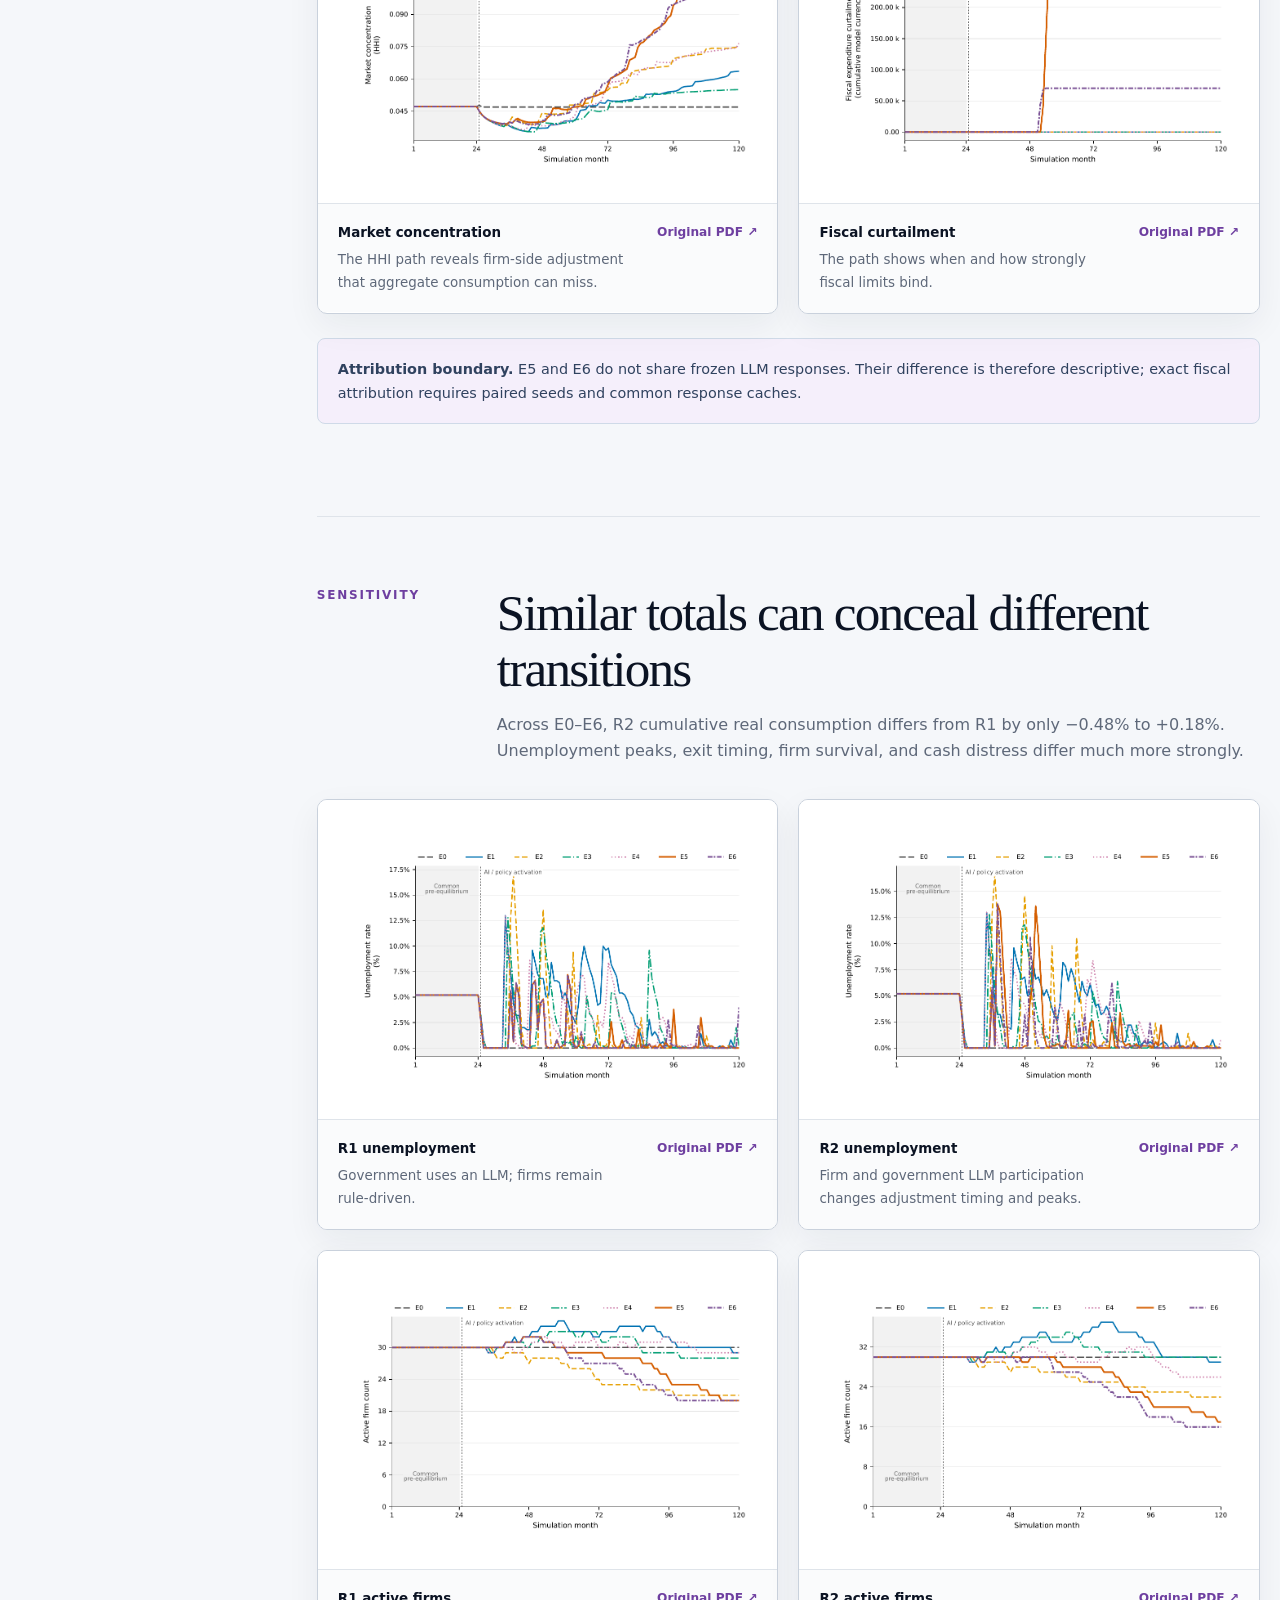
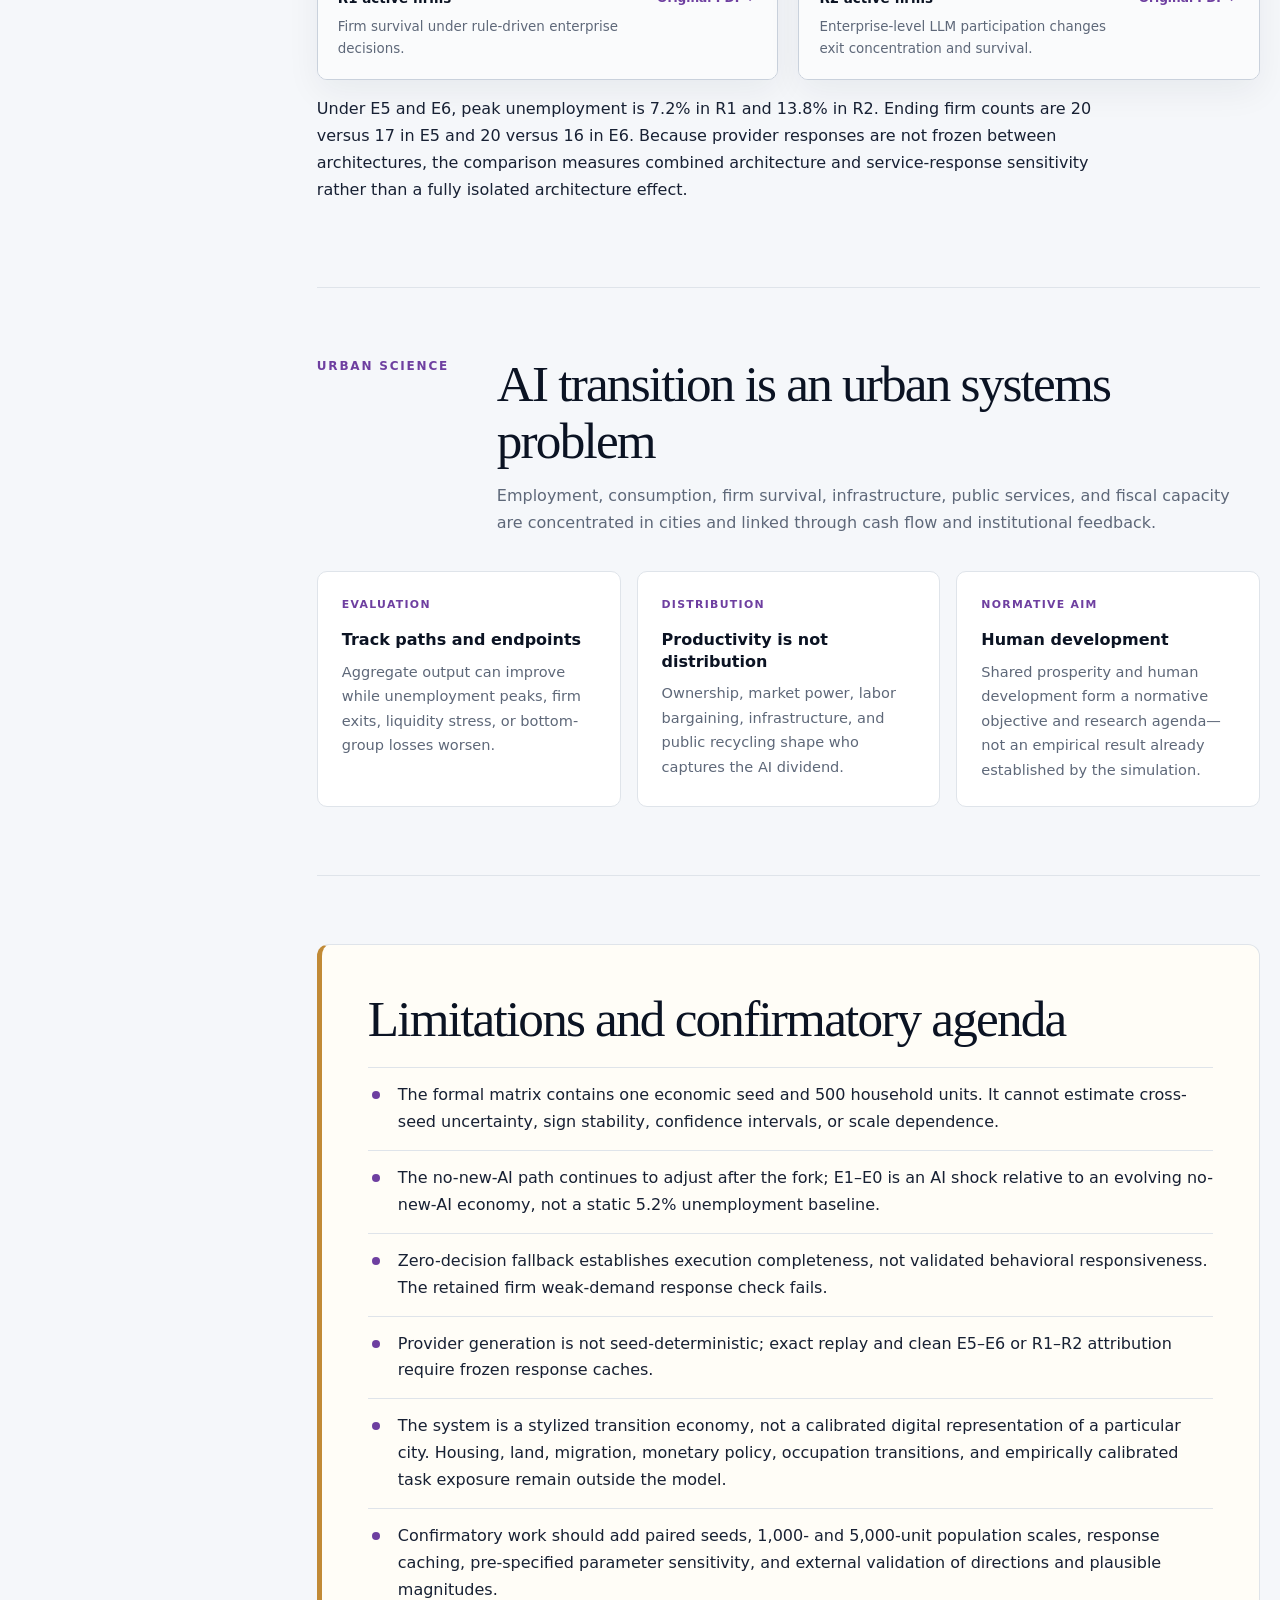
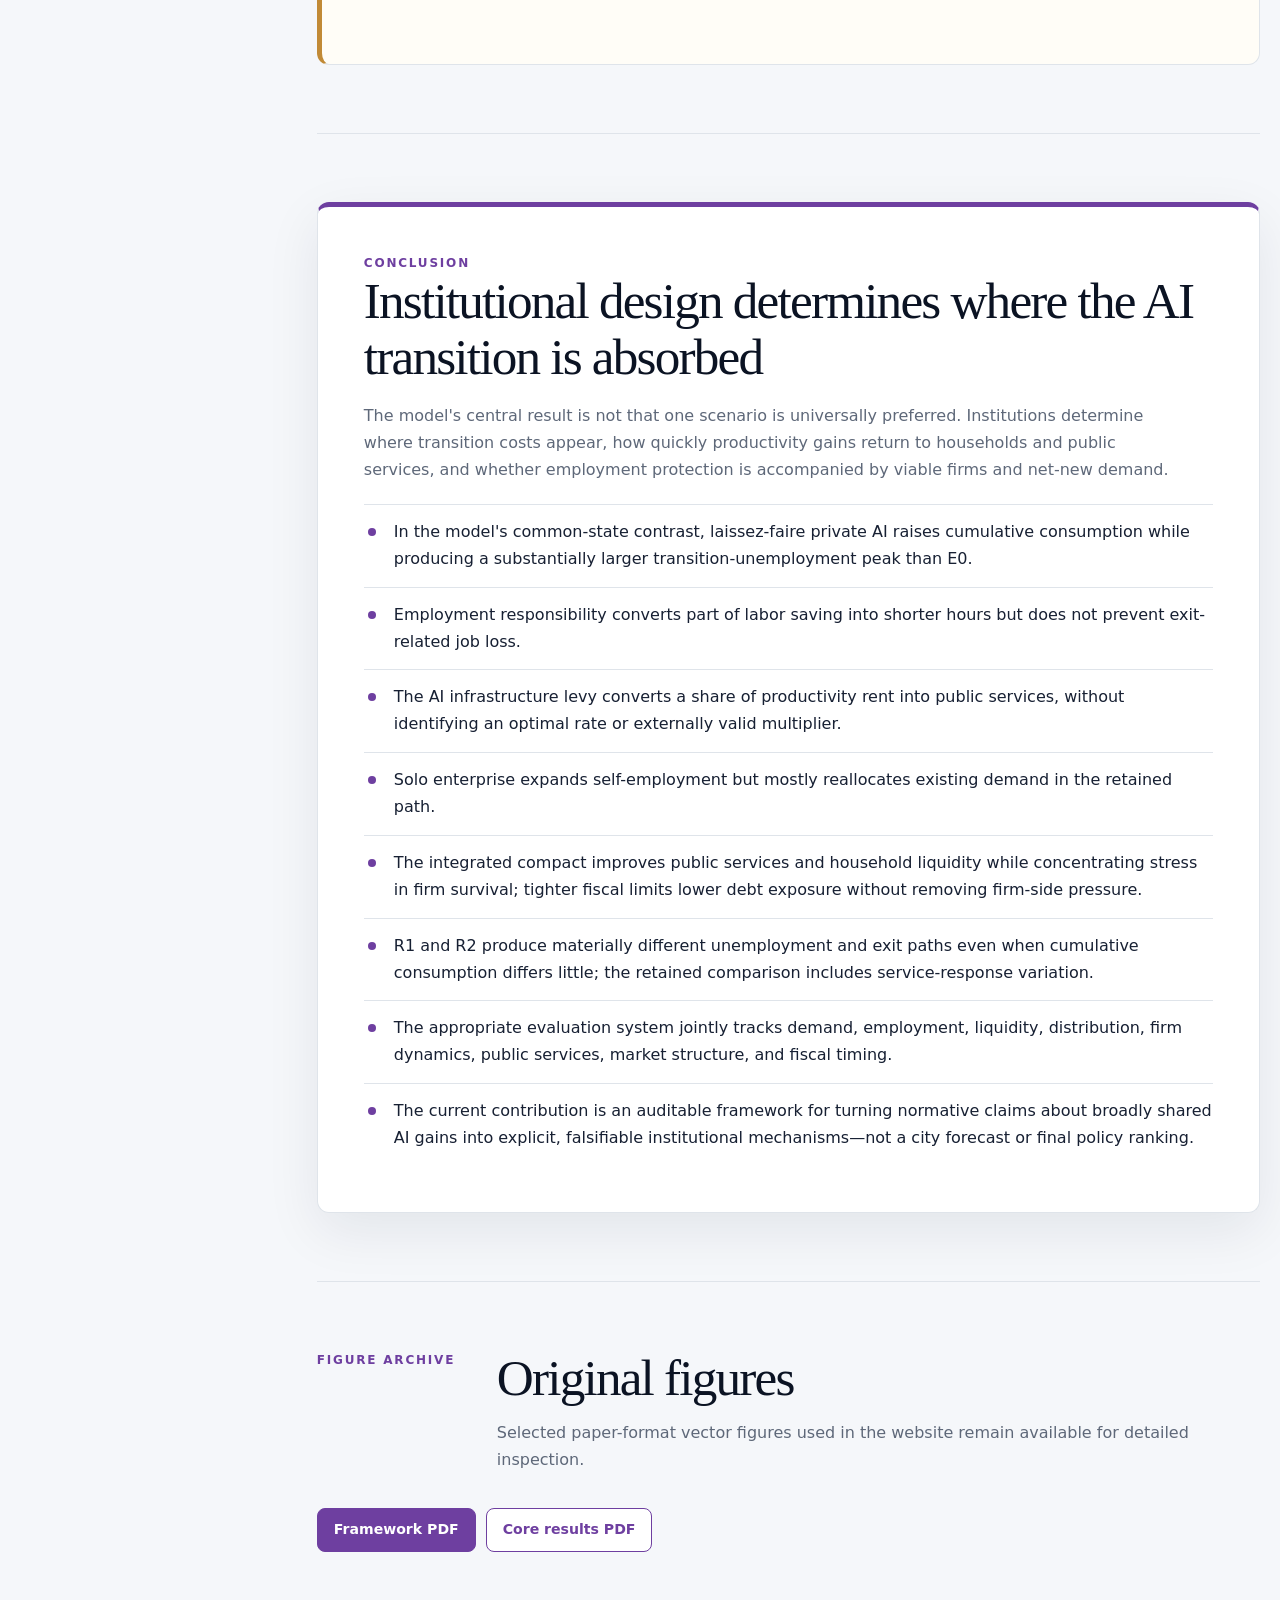
==== commit 3968ffe3: "Remove manuscript PDF downloads" ====
--- a/ai-shock/index.html
+++ b/ai-shock/index.html
@@ -65,7 +65,7 @@
               <li><a href="#significance">Urban significance</a></li>
               <li><a href="#limitations">Limitations</a></li>
               <li><a href="#conclusion">Conclusion</a></li>
-              <li><a href="#resources">Paper and figures</a></li>
+              <li><a href="#resources">Original figures</a></li>
             </ol>
           </details>
         </aside>
@@ -359,12 +359,11 @@
 
           <section class="section" id="resources">
             <div class="section-heading">
-              <div class="eyebrow">Research archive</div>
-              <div><h2>Paper and original figures</h2><p>The competition-report PDF and the paper-format vector figures are available directly from the page.</p></div>
+              <div class="eyebrow">Figure archive</div>
+              <div><h2>Original figures</h2><p>Selected paper-format vector figures used in the website remain available for detailed inspection.</p></div>
             </div>
             <div class="button-row">
-              <a class="button" href="../assets/papers/Governing-the-AI-Shock.pdf" target="_blank" rel="noopener">Open report PDF</a>
-              <a class="button secondary" href="../assets/figures/ai-shock/framework.pdf" target="_blank" rel="noopener">Framework PDF</a>
+              <a class="button" href="../assets/figures/ai-shock/framework.pdf" target="_blank" rel="noopener">Framework PDF</a>
               <a class="button secondary" href="../assets/figures/ai-shock/core-outcomes.pdf" target="_blank" rel="noopener">Core results PDF</a>
             </div>
           </section>
--- a/assets/styles.css
+++ b/assets/styles.css
@@ -120,9 +120,10 @@
 }
 
 .project-hero h1.long-title {
-  max-width: 1050px;
-  font-size: clamp(3rem, 6.4vw, 6.4rem);
-  line-height: 0.98;
+  max-width: 1100px;
+  font-size: clamp(2.35rem, 4.6vw, 4.6rem);
+  letter-spacing: -0.04em;
+  line-height: 1.04;
 }
 
 .subtitle {
@@ -546,9 +547,9 @@
   font-weight: 500;
 }
 .project-card h3.paper-title {
-  font-size: clamp(1.35rem, 2.1vw, 1.72rem);
+  font-size: clamp(1.18rem, 1.75vw, 1.48rem);
   letter-spacing: -0.025em;
-  line-height: 1.18;
+  line-height: 1.22;
 }
 .project-card p { color: var(--muted); }
 .project-card .card-link { color: var(--card-accent, var(--accent)); font-weight: 800; }
@@ -601,7 +602,7 @@
   }
   .hero, .project-hero { padding: 62px 0 54px; }
   .project-hero h1 { font-size: clamp(3.1rem, 17vw, 5rem); }
-  .project-hero h1.long-title { font-size: clamp(2.6rem, 12vw, 4rem); }
+  .project-hero h1.long-title { font-size: clamp(2rem, 9vw, 3.2rem); }
   .article-layout { gap: 34px; padding: 32px 0 72px; }
   .toc ol { columns: 1; }
   .section { padding: 50px 0; }
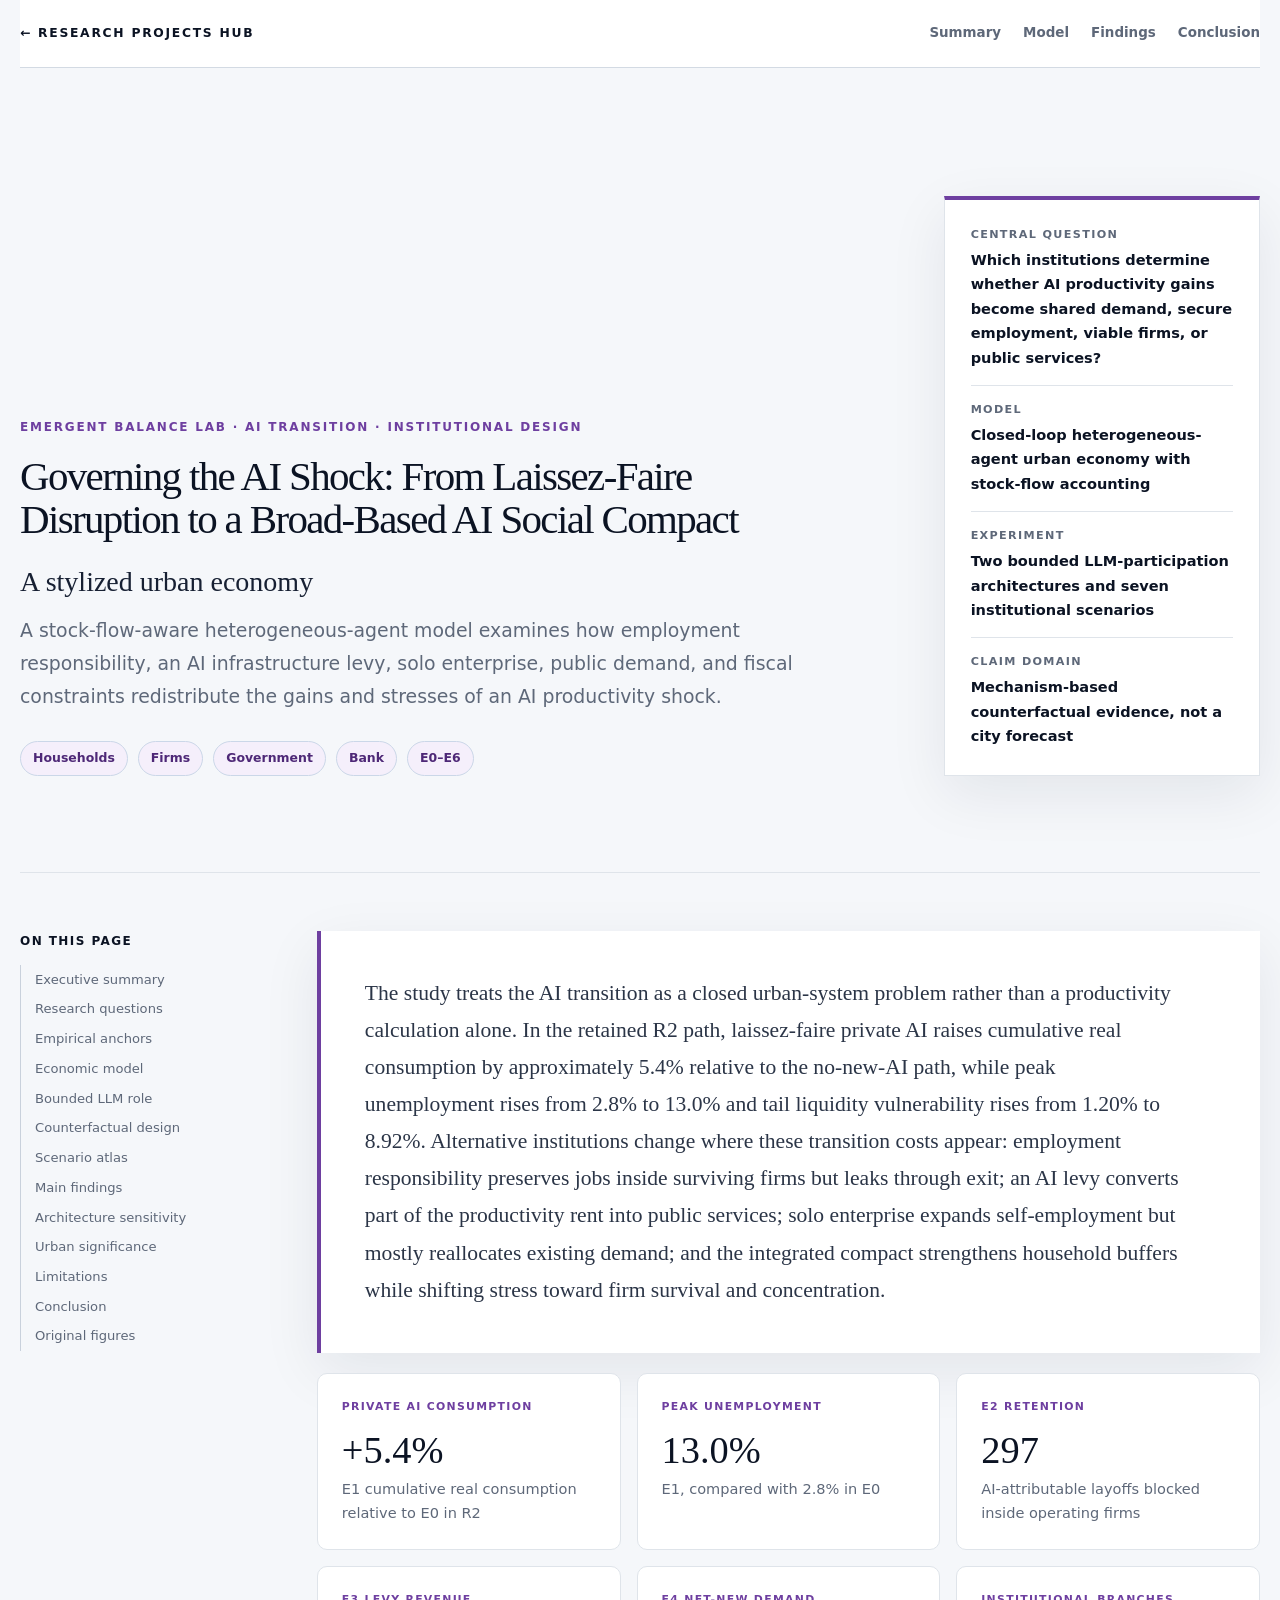
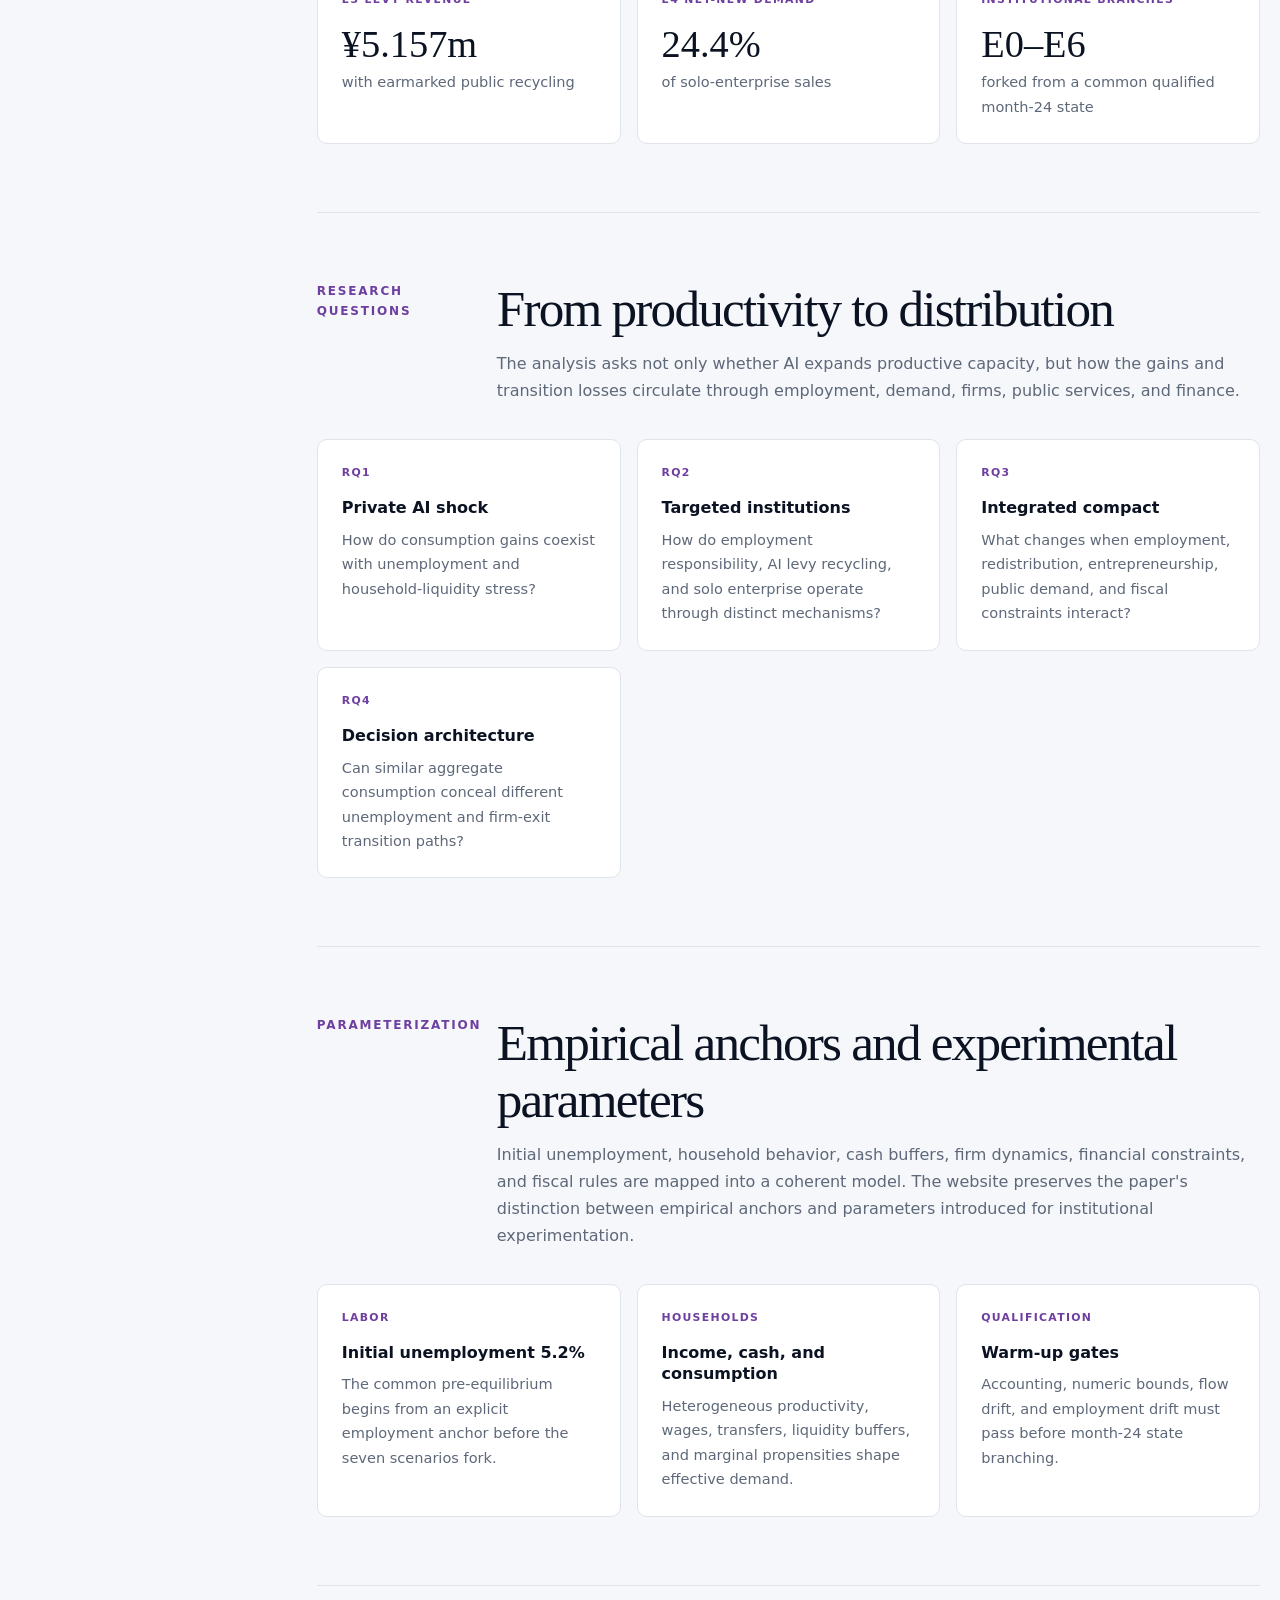
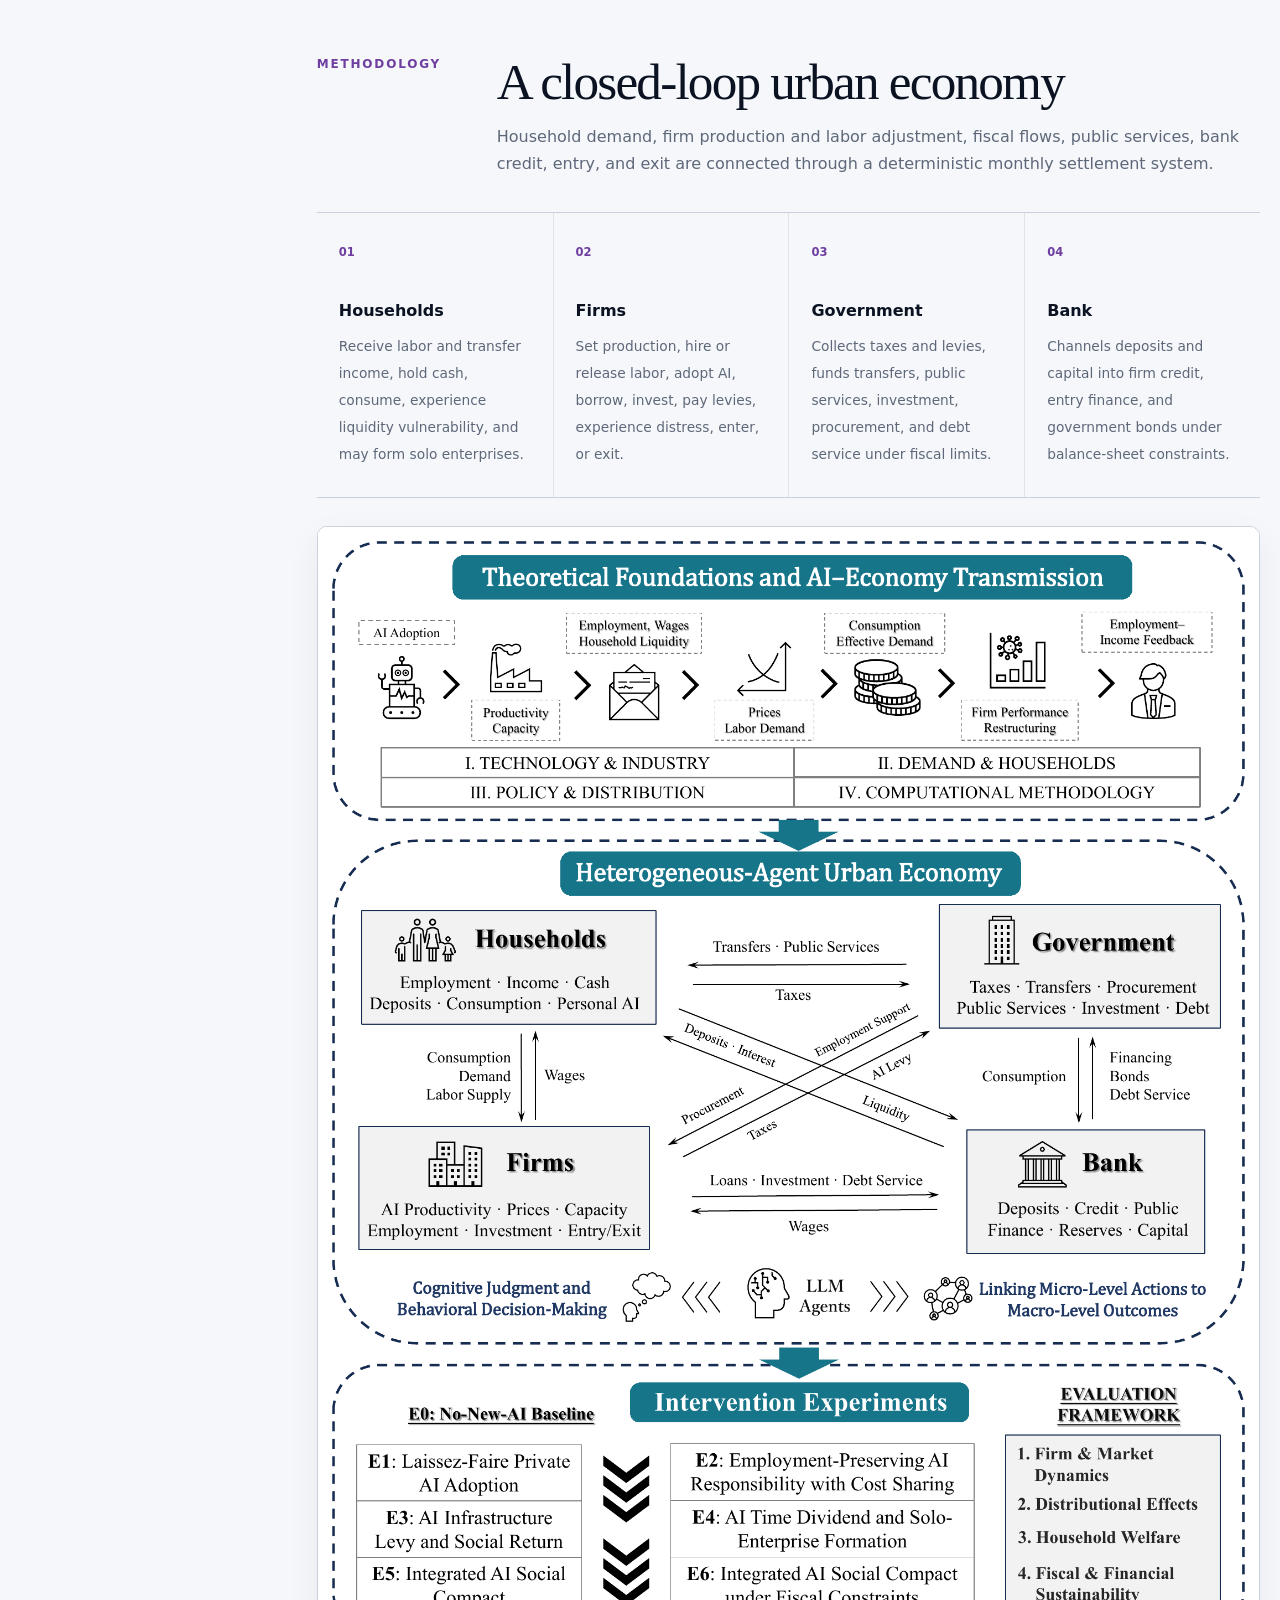
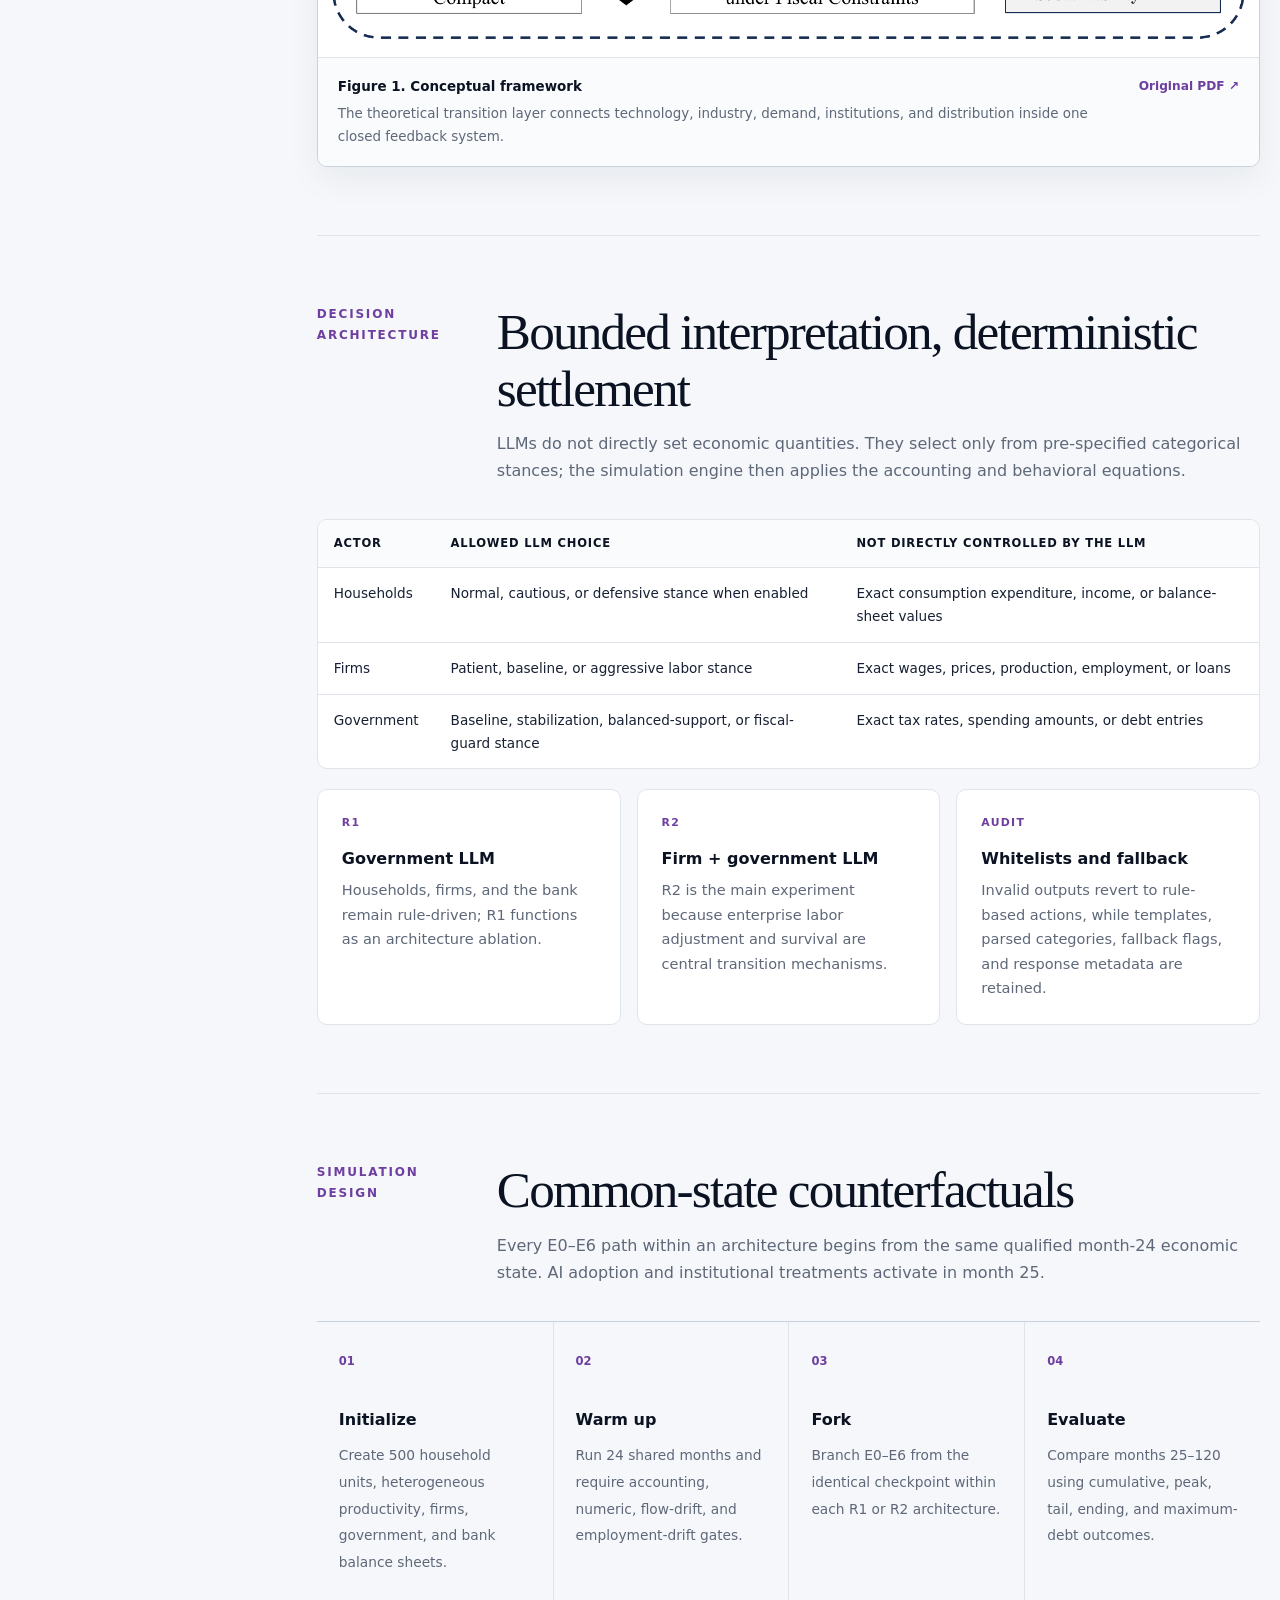
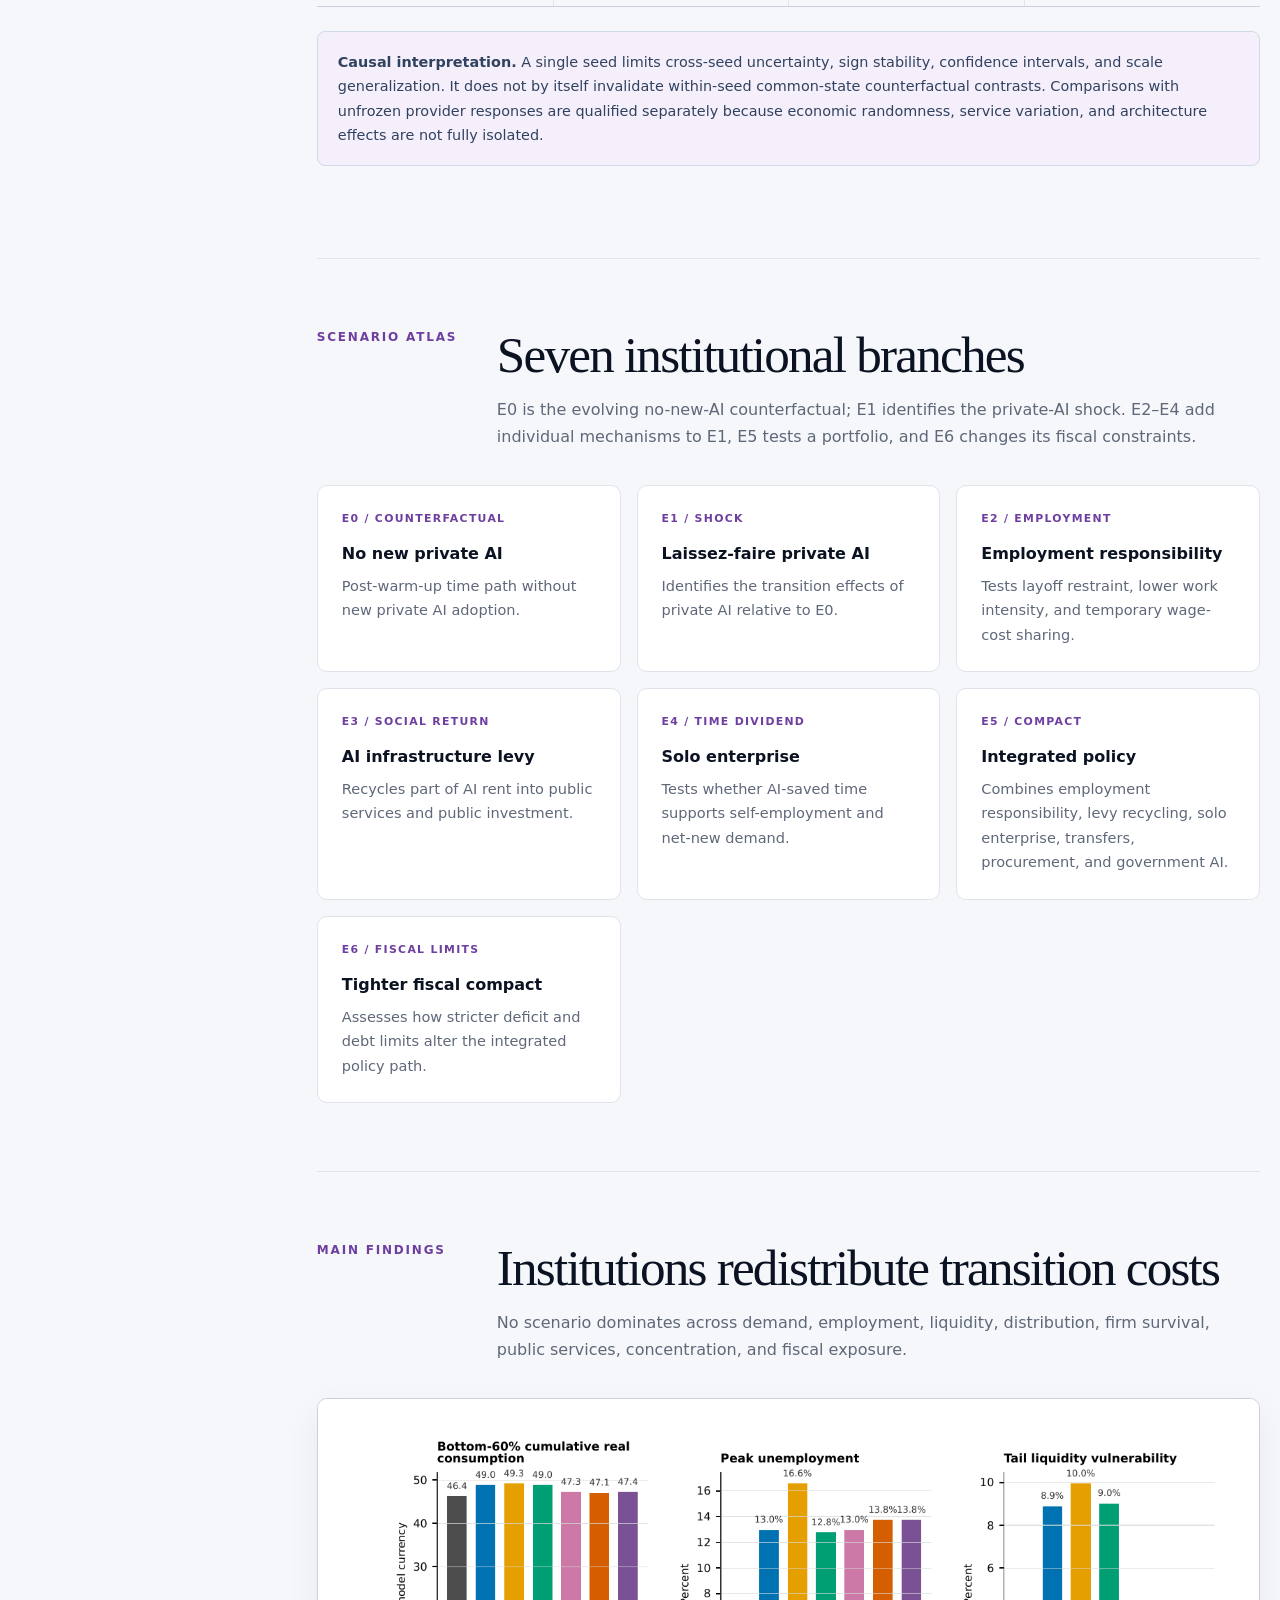
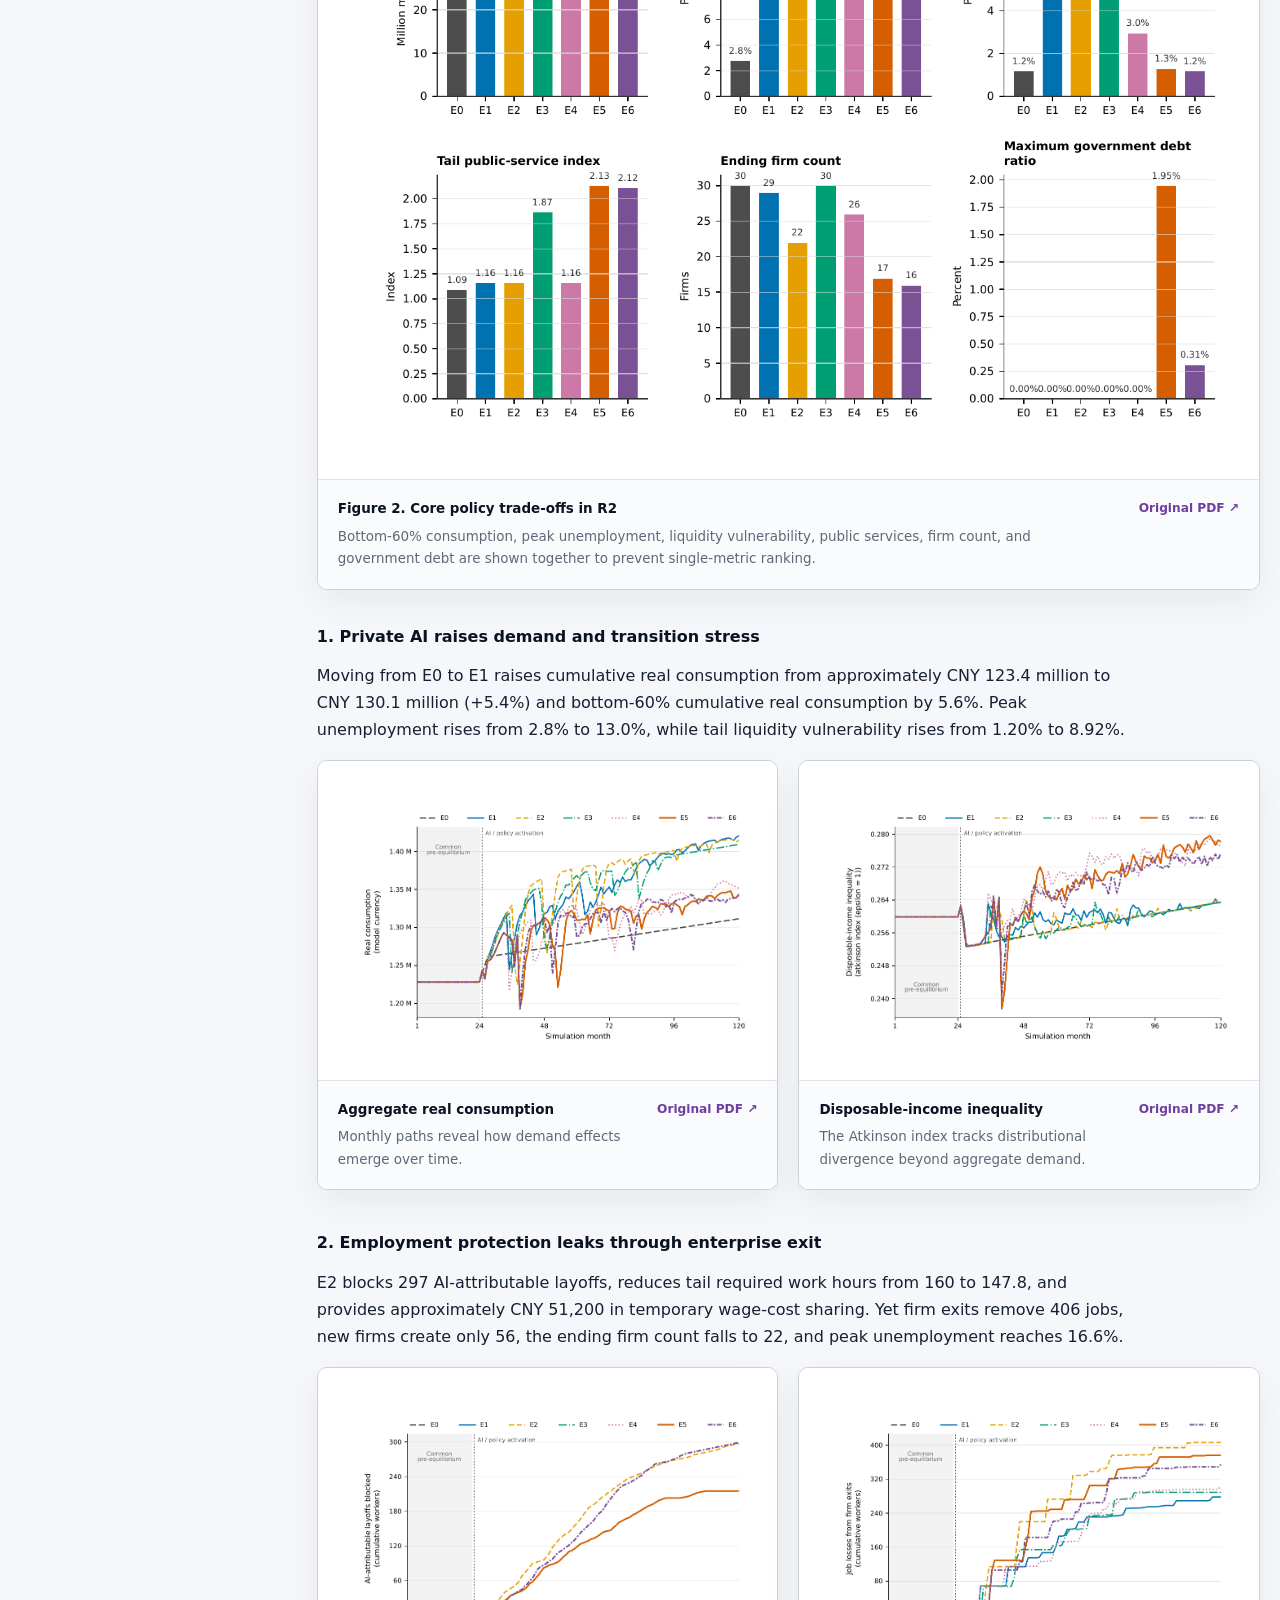
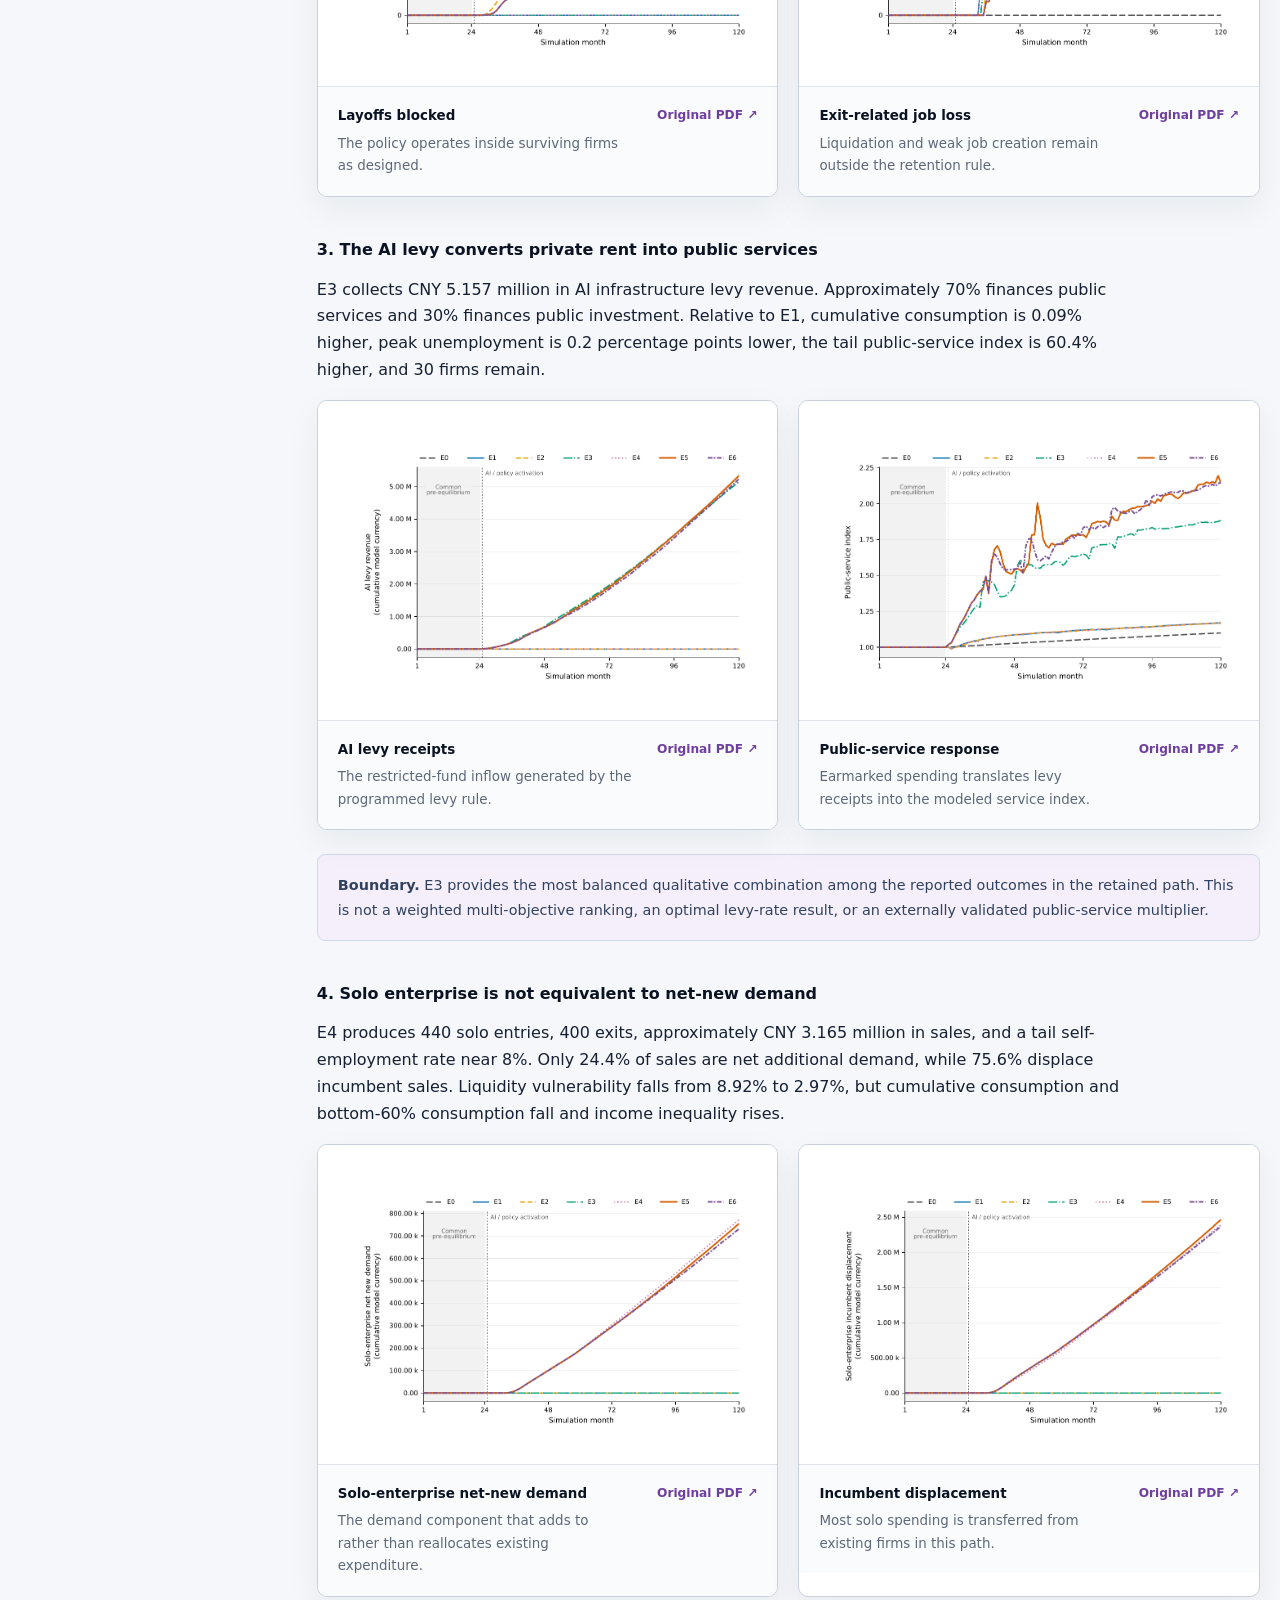
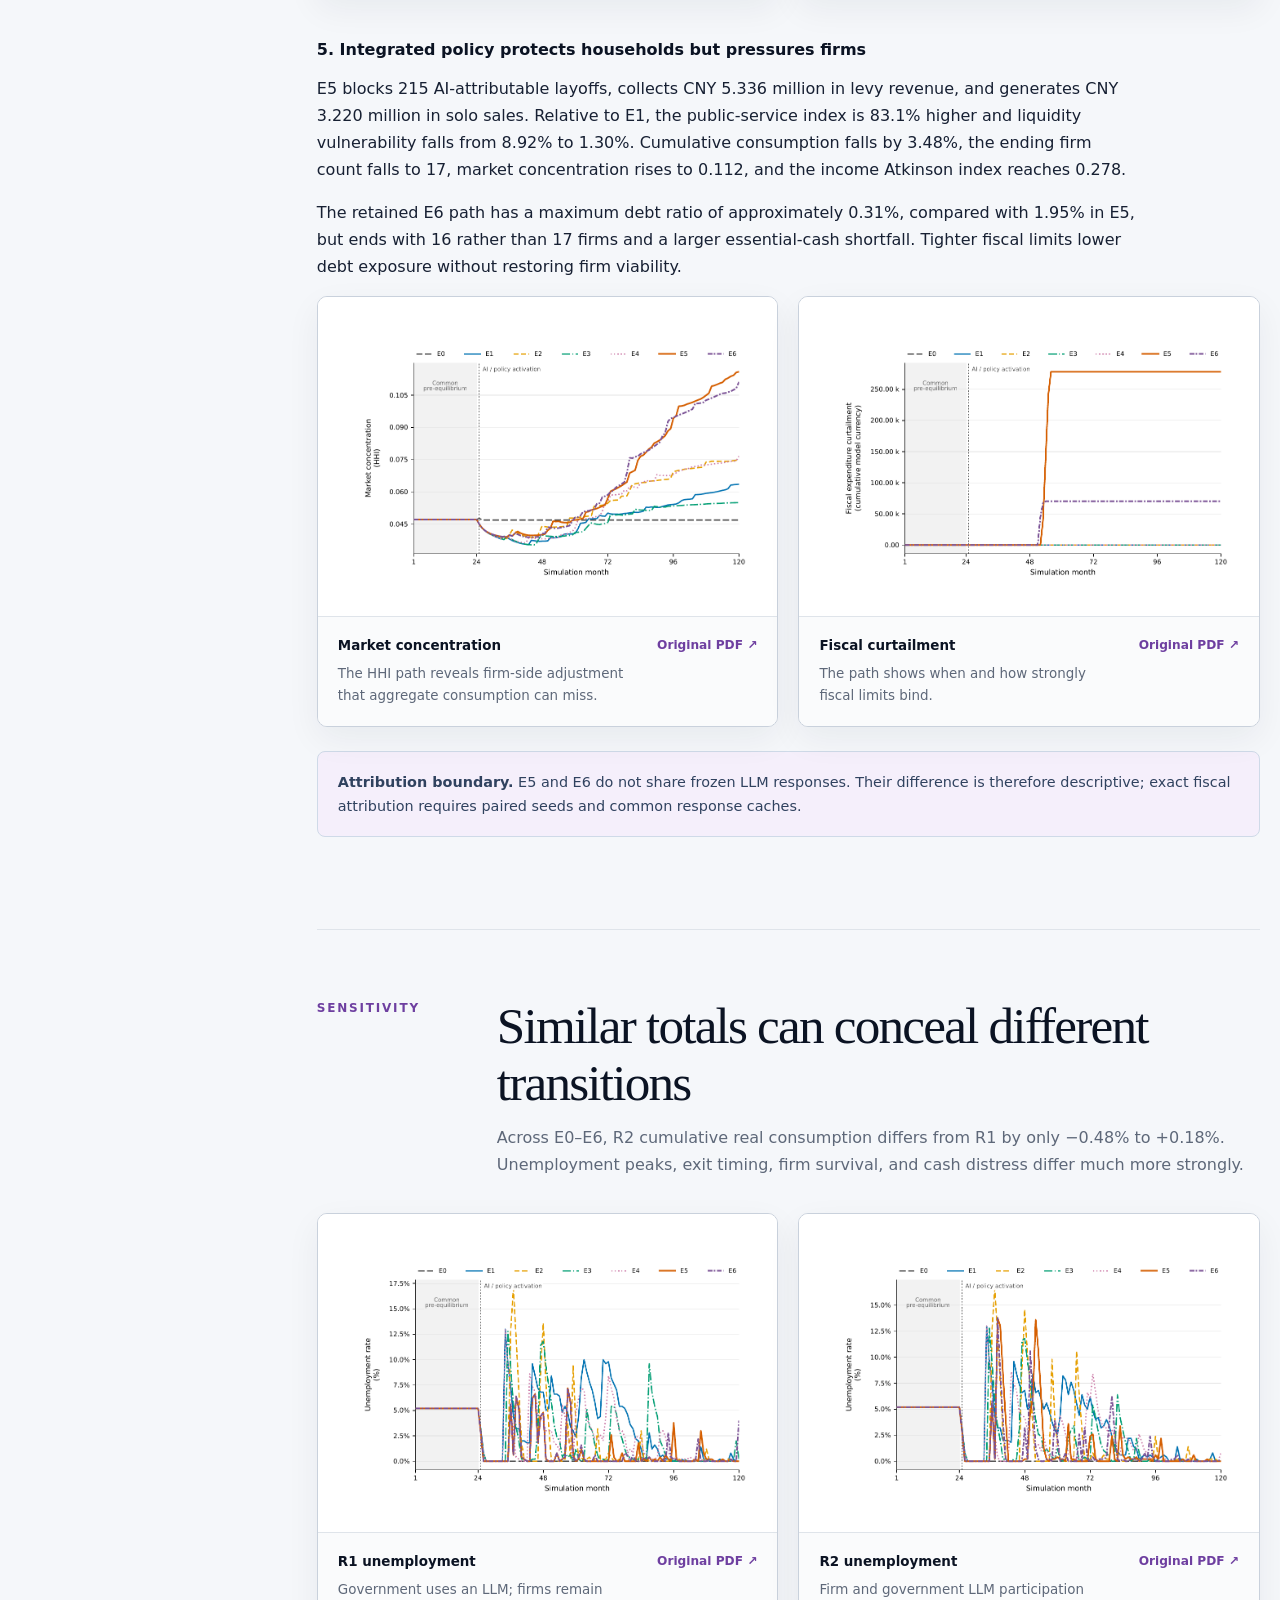
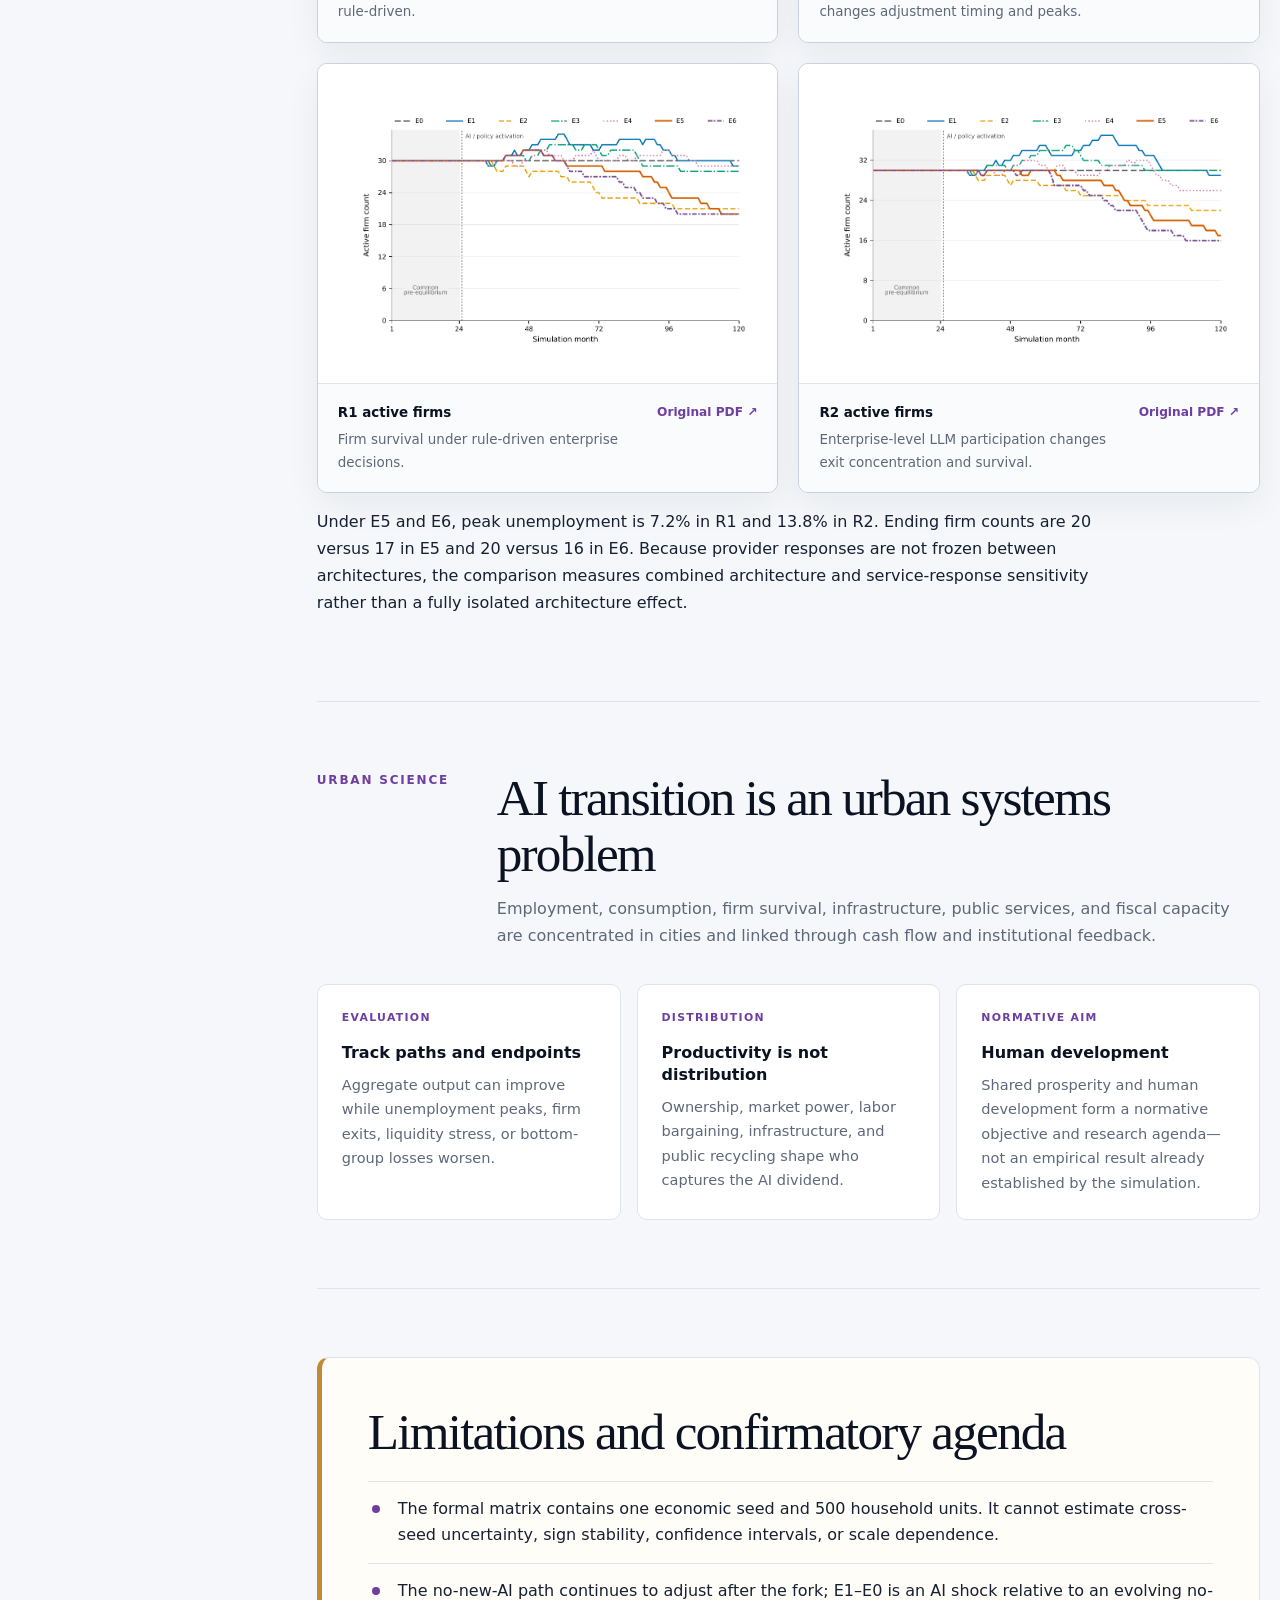
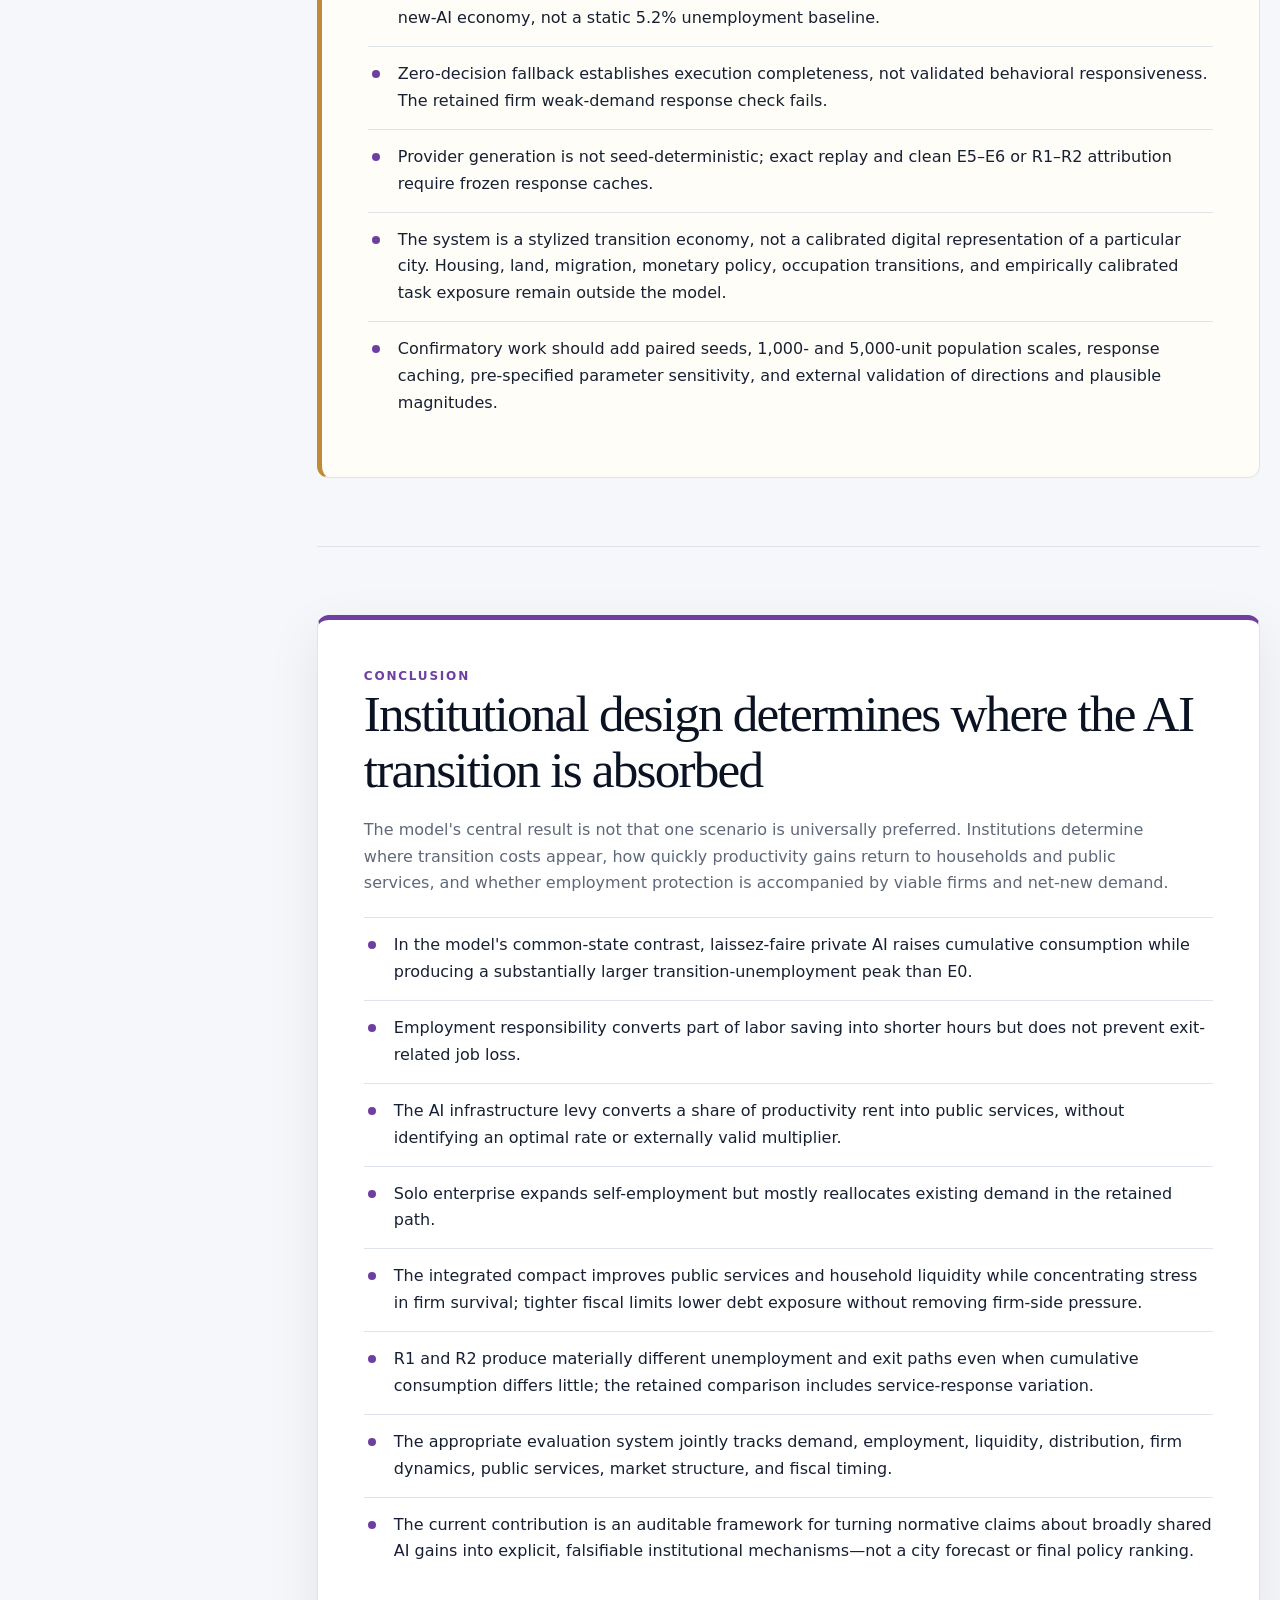
==== commit 51e03307: "Expand AI Shock framework figure" ====
--- a/ai-shock/index.html
+++ b/ai-shock/index.html
@@ -130,7 +130,7 @@
               <div class="method-step"><strong>Government</strong><span>Collects taxes and levies, funds transfers, public services, investment, procurement, and debt service under fiscal limits.</span></div>
               <div class="method-step"><strong>Bank</strong><span>Channels deposits and capital into firm credit, entry finance, and government bonds under balance-sheet constraints.</span></div>
             </div>
-            <figure class="paper-figure" style="margin-top:28px">
+            <figure class="paper-figure full-width-figure" style="margin-top:28px">
               <a class="preview-link" href="../assets/figures/ai-shock/framework.png" target="_blank" rel="noopener"><img src="../assets/figures/ai-shock/framework.png" alt="Urban Cup framework connecting AI adoption, firm production, labor, household demand, public policy, finance, and evaluation outcomes."></a>
               <figcaption class="figure-caption"><div><strong>Figure 1. Conceptual framework</strong><p>The theoretical transition layer connects technology, industry, demand, institutions, and distribution inside one closed feedback system.</p></div><a class="pdf-link" href="../assets/figures/ai-shock/framework.pdf" target="_blank" rel="noopener">Original PDF ↗</a></figcaption>
             </figure>
--- a/assets/styles.css
+++ b/assets/styles.css
@@ -121,7 +121,7 @@
 
 .project-hero h1.long-title {
   max-width: 1100px;
-  font-size: clamp(2.35rem, 4.6vw, 4.6rem);
+  font-size: clamp(1.9rem, 3.2vw, 3.1rem);
   letter-spacing: -0.04em;
   line-height: 1.04;
 }
@@ -419,6 +419,11 @@
   width: 100%;
   max-height: 680px;
   object-fit: contain;
+}
+.paper-figure.full-width-figure .preview-link { padding: 0; }
+.paper-figure.full-width-figure img {
+  display: block;
+  max-height: none;
 }
 .figure-pair .paper-figure img { max-height: 430px; }
 .figure-caption {
@@ -602,7 +607,7 @@
   }
   .hero, .project-hero { padding: 62px 0 54px; }
   .project-hero h1 { font-size: clamp(3.1rem, 17vw, 5rem); }
-  .project-hero h1.long-title { font-size: clamp(2rem, 9vw, 3.2rem); }
+  .project-hero h1.long-title { font-size: clamp(1.75rem, 6.5vw, 2.4rem); }
   .article-layout { gap: 34px; padding: 32px 0 72px; }
   .toc ol { columns: 1; }
   .section { padding: 50px 0; }
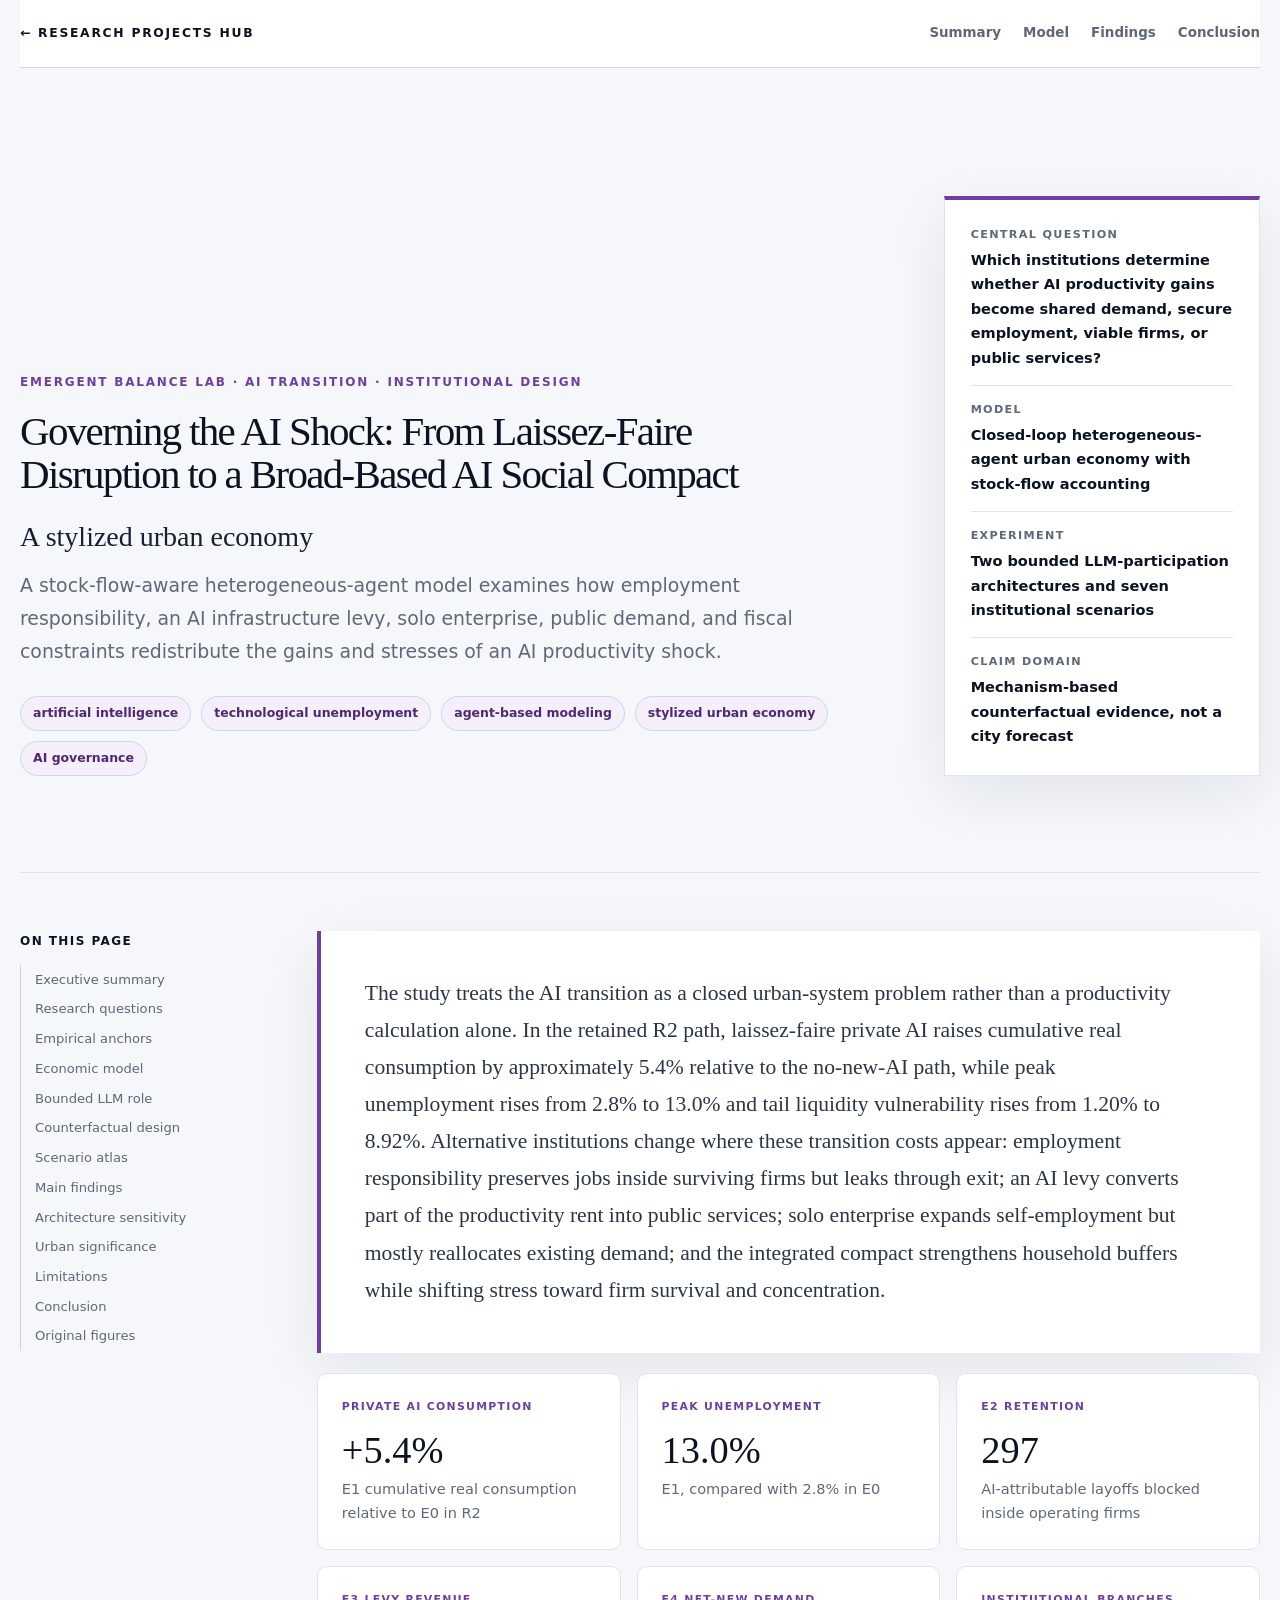
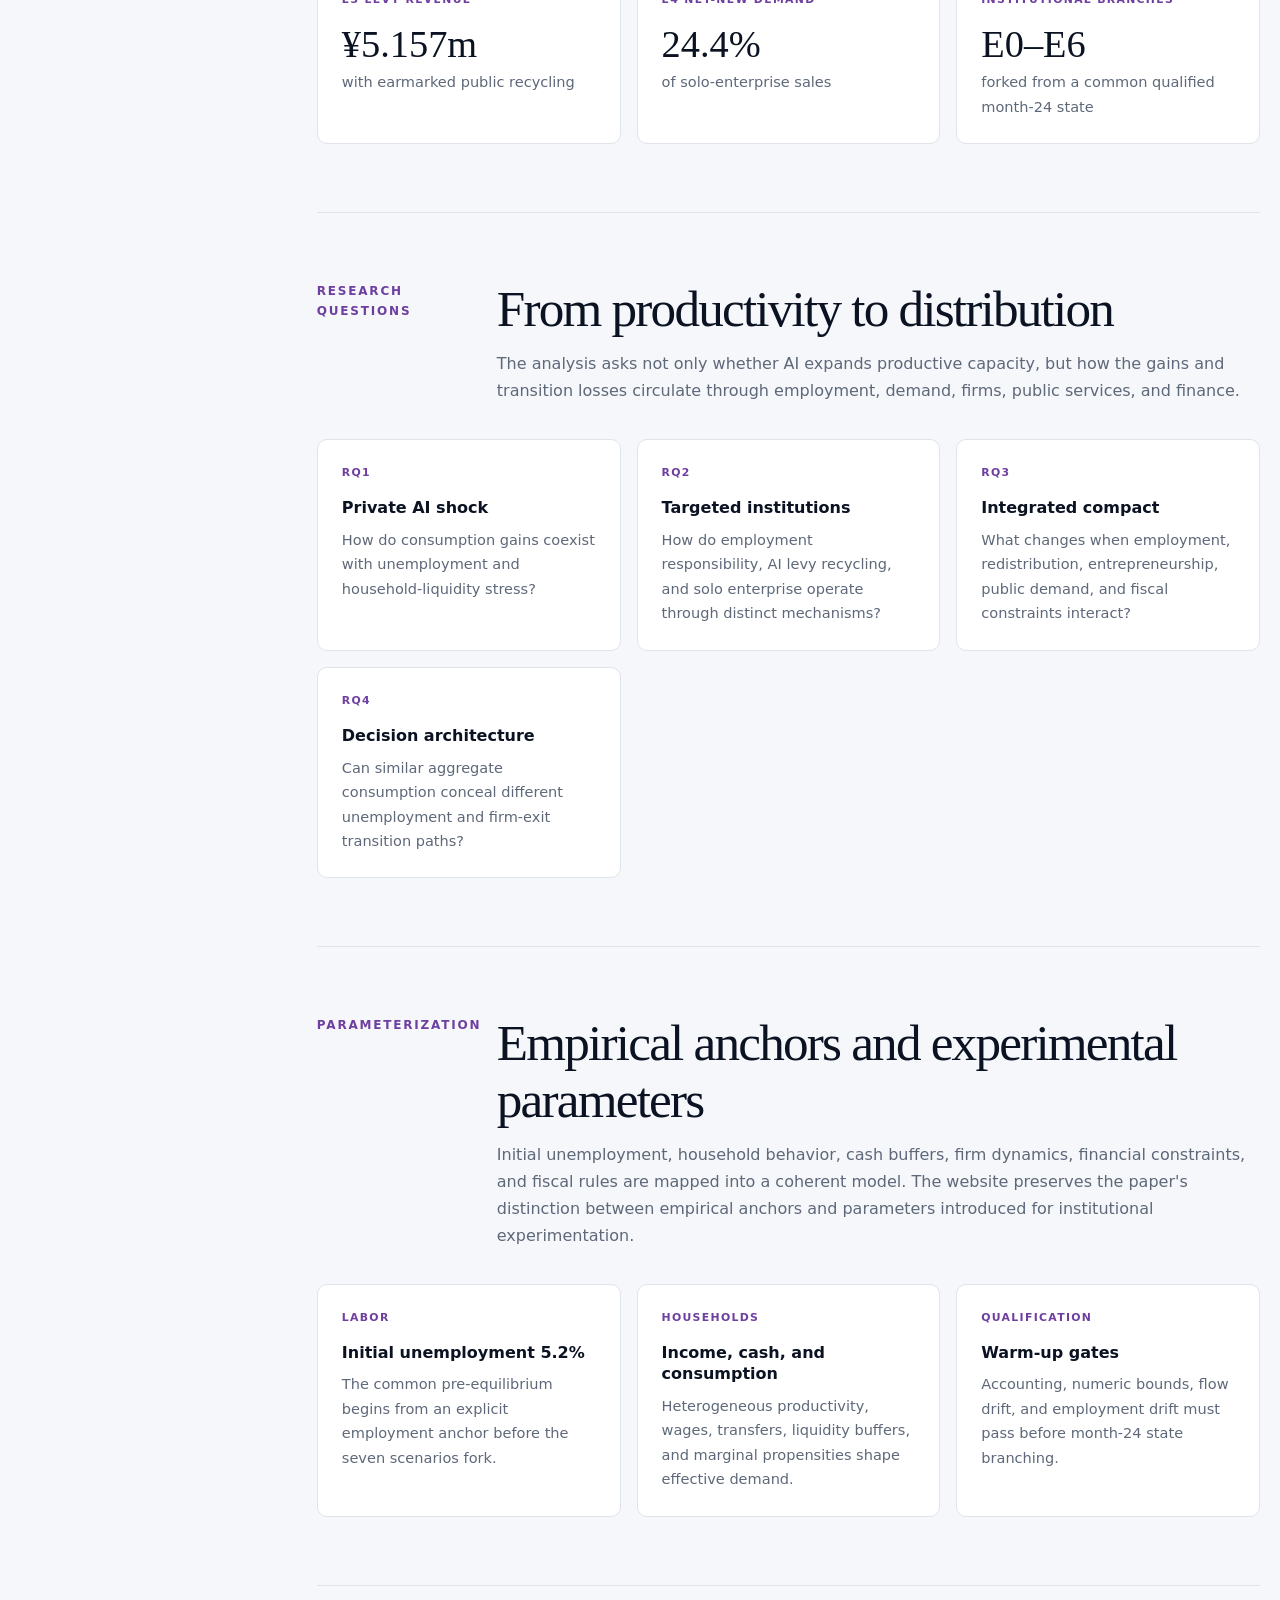
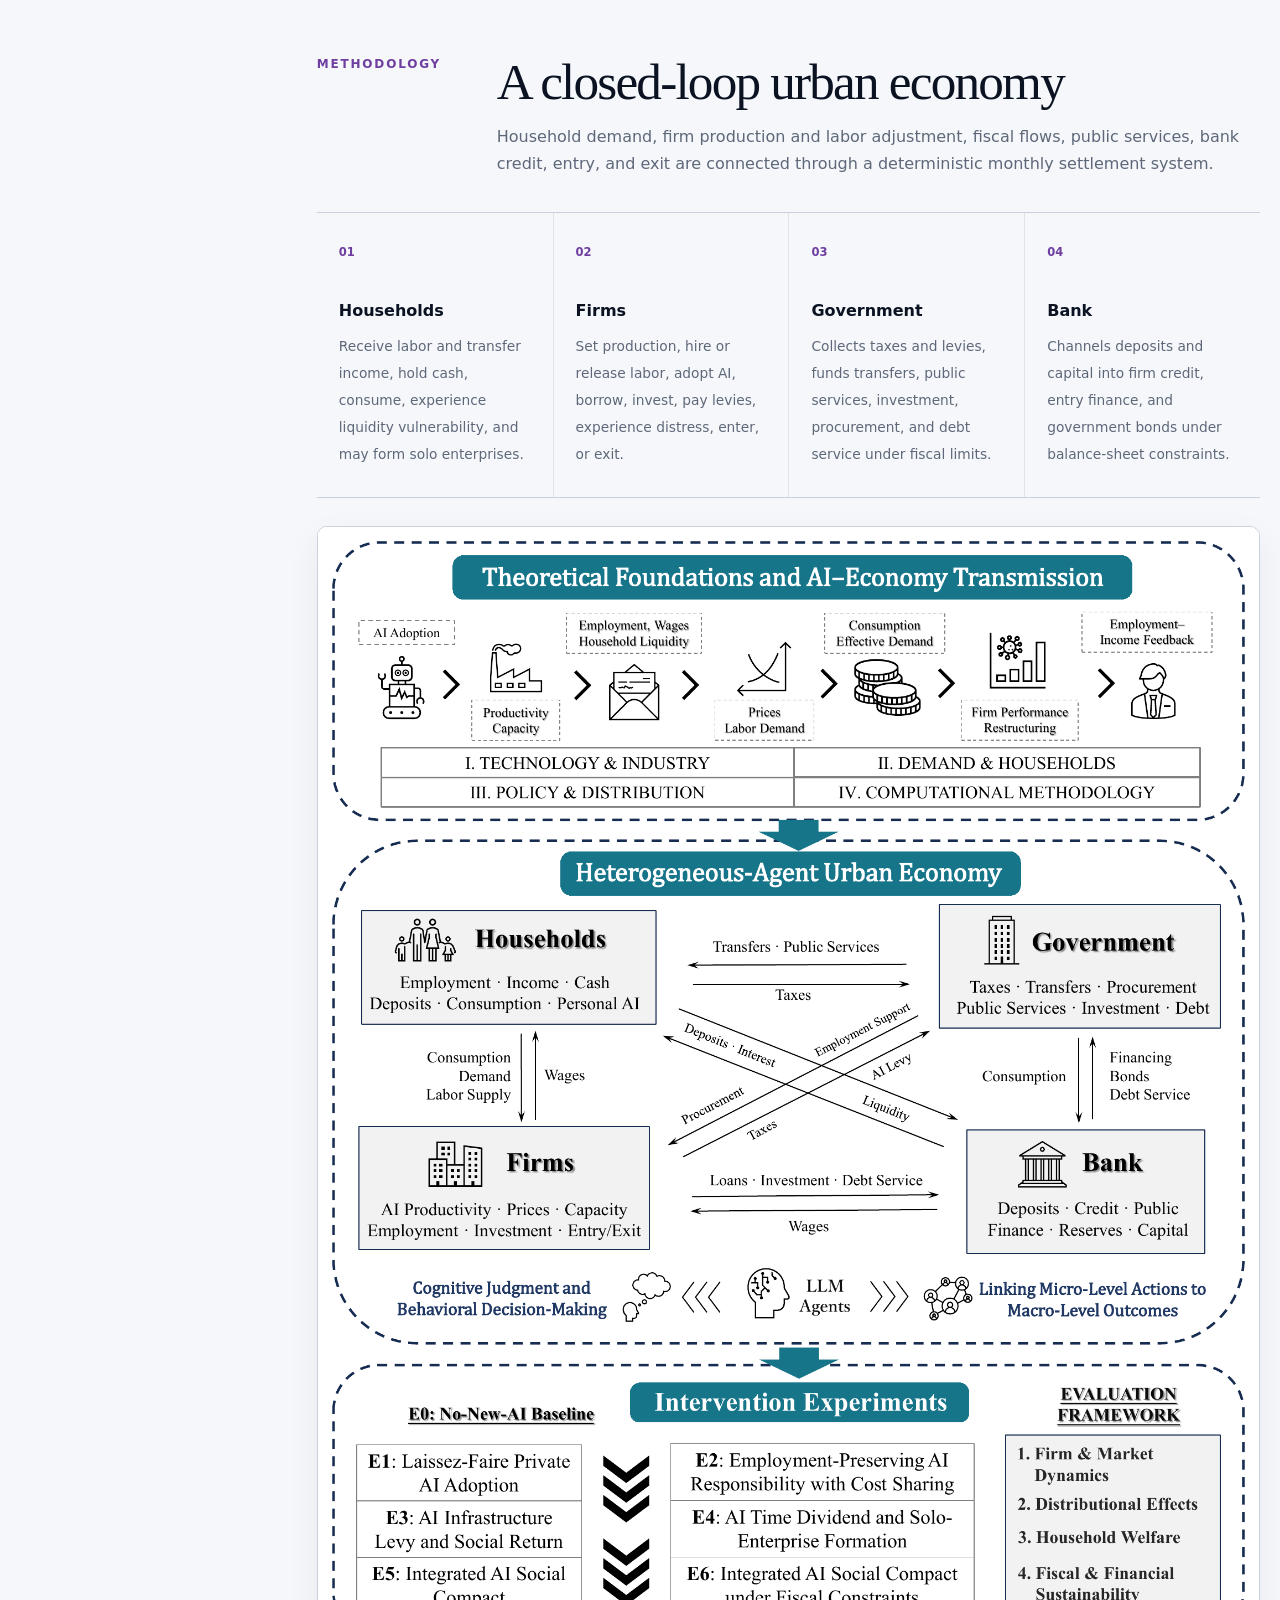
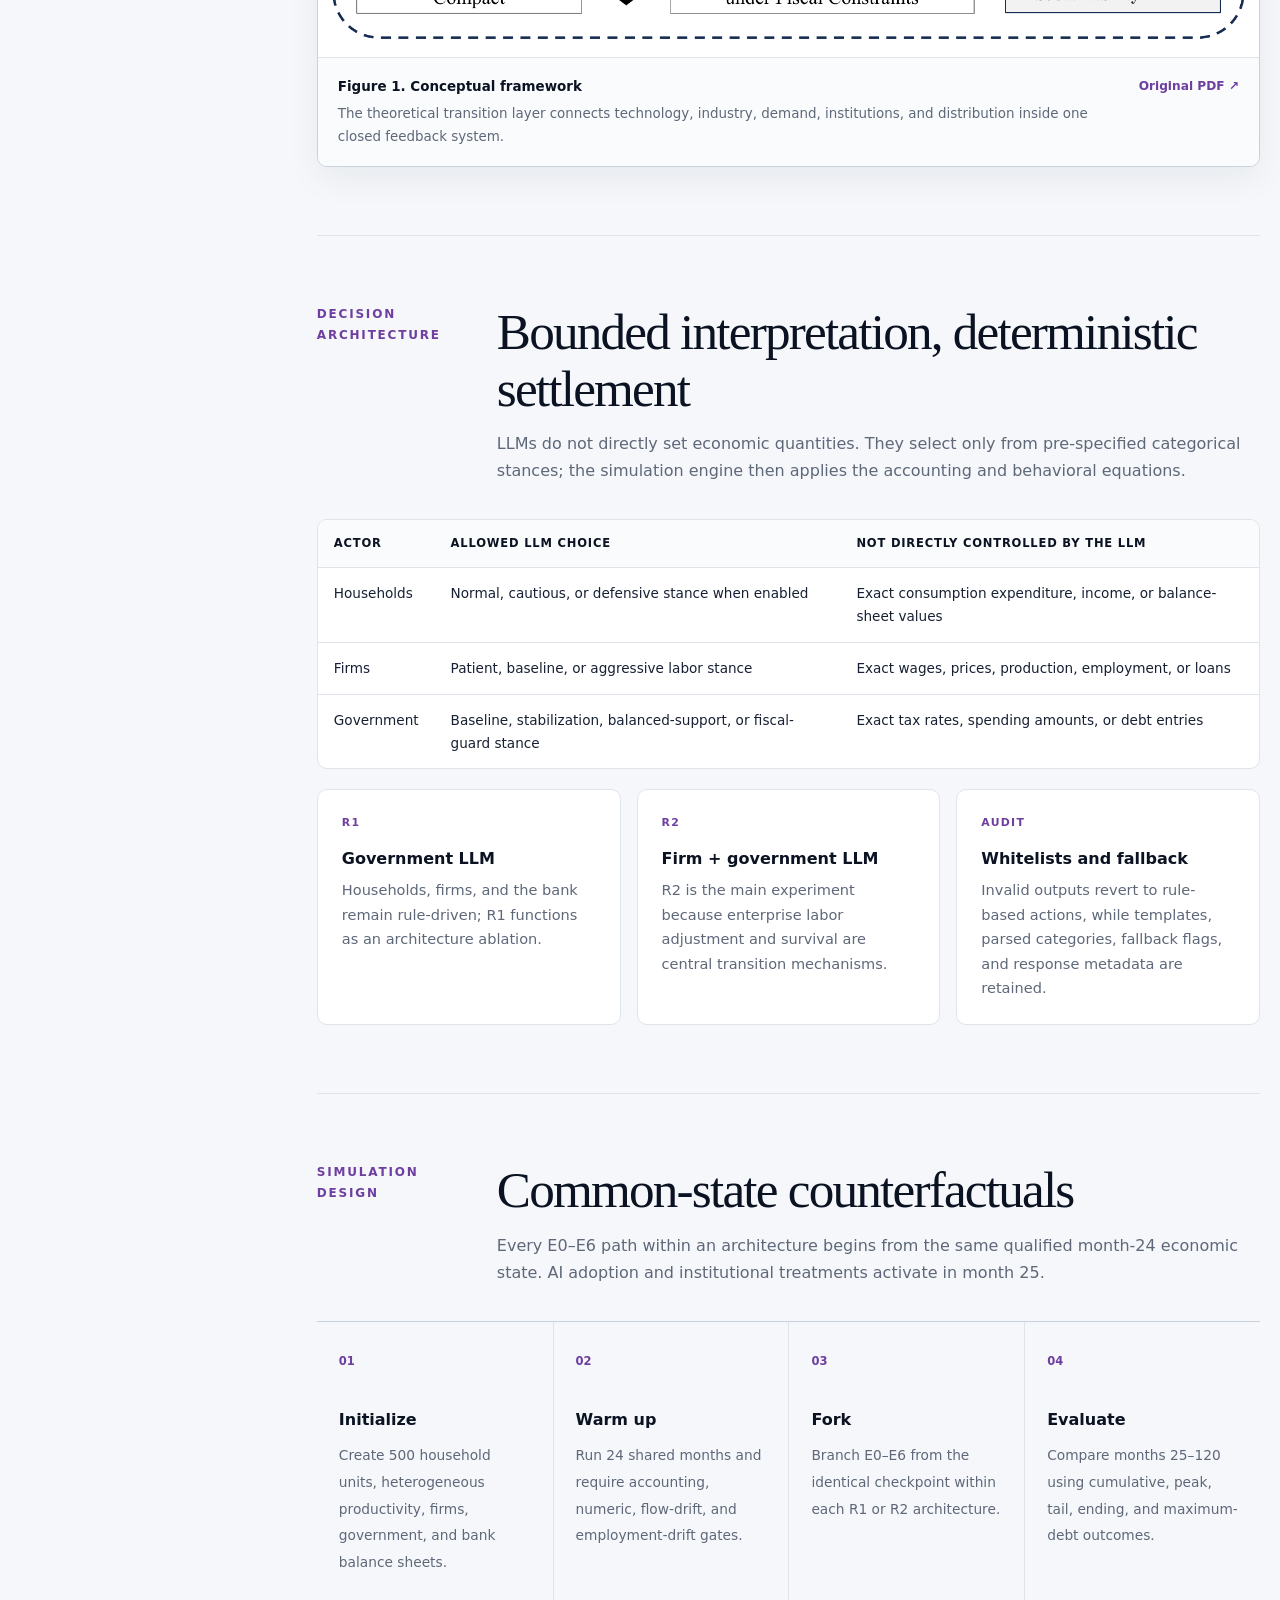
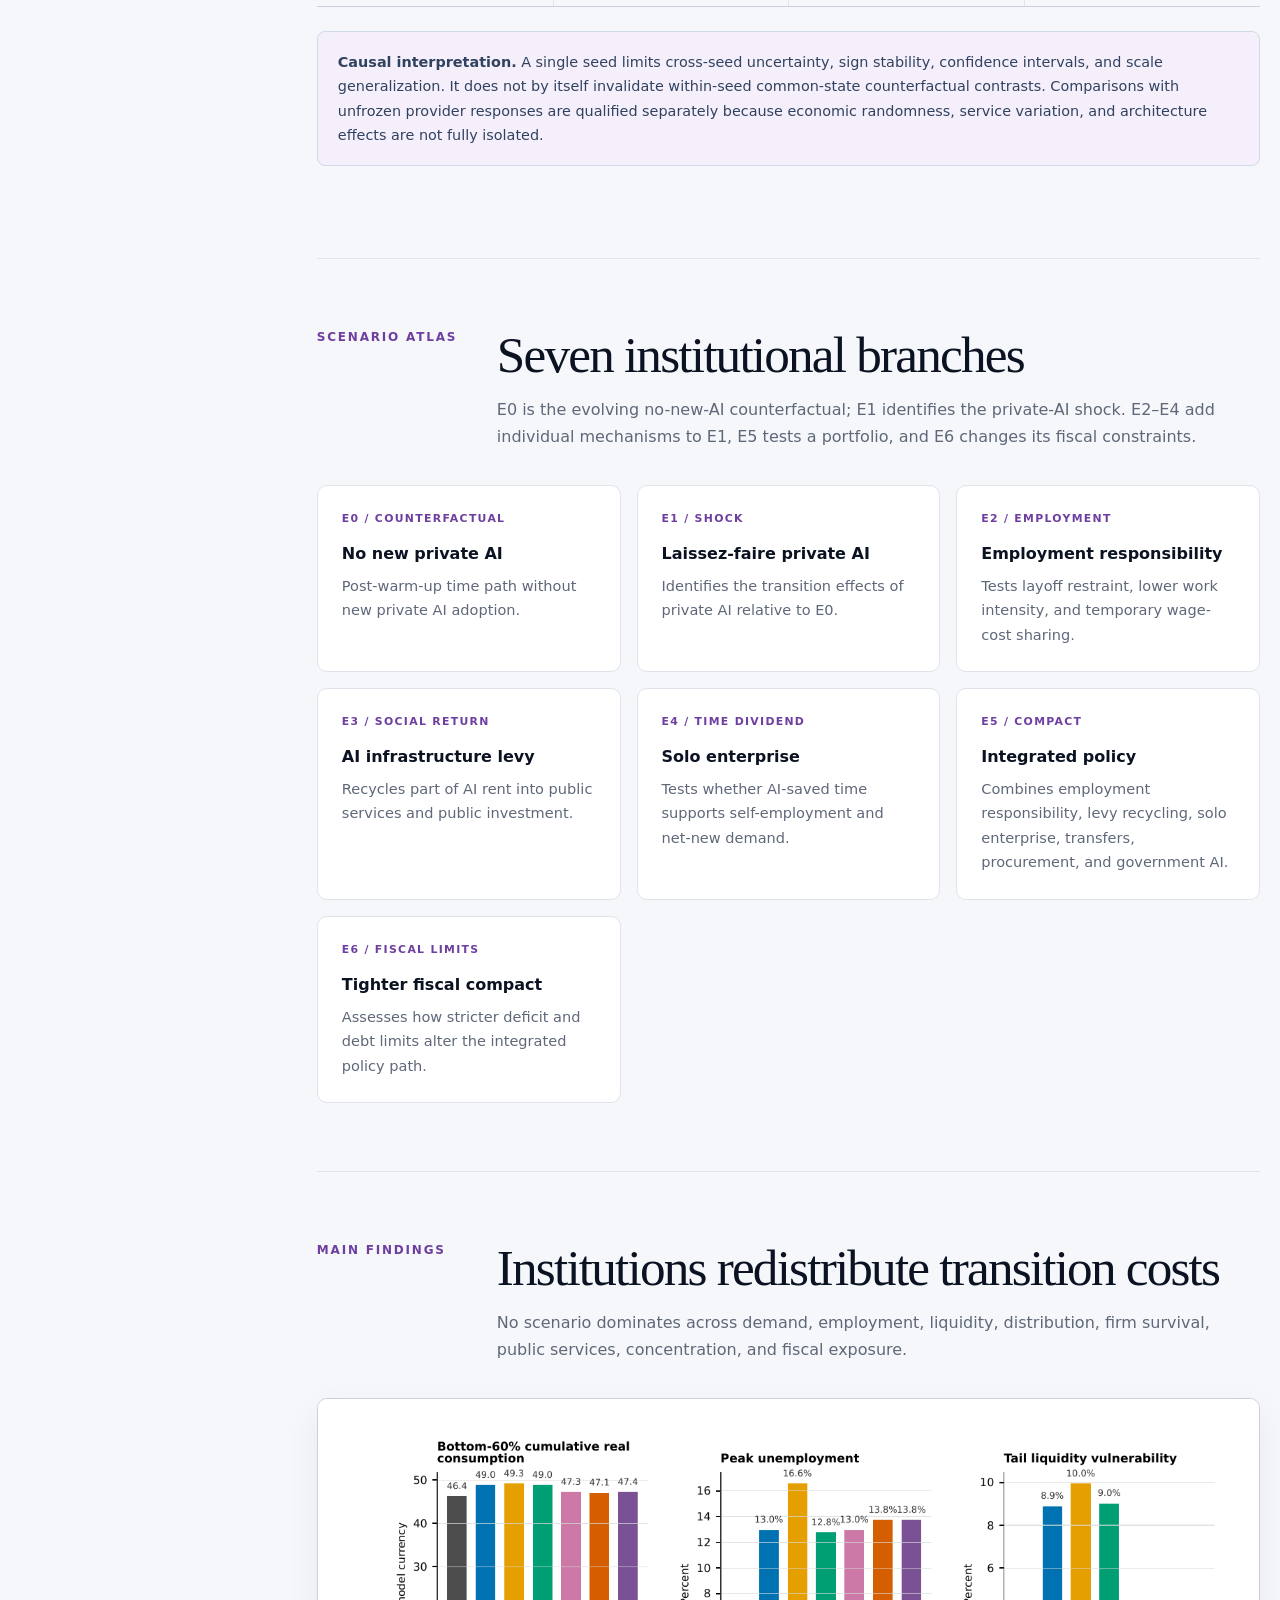
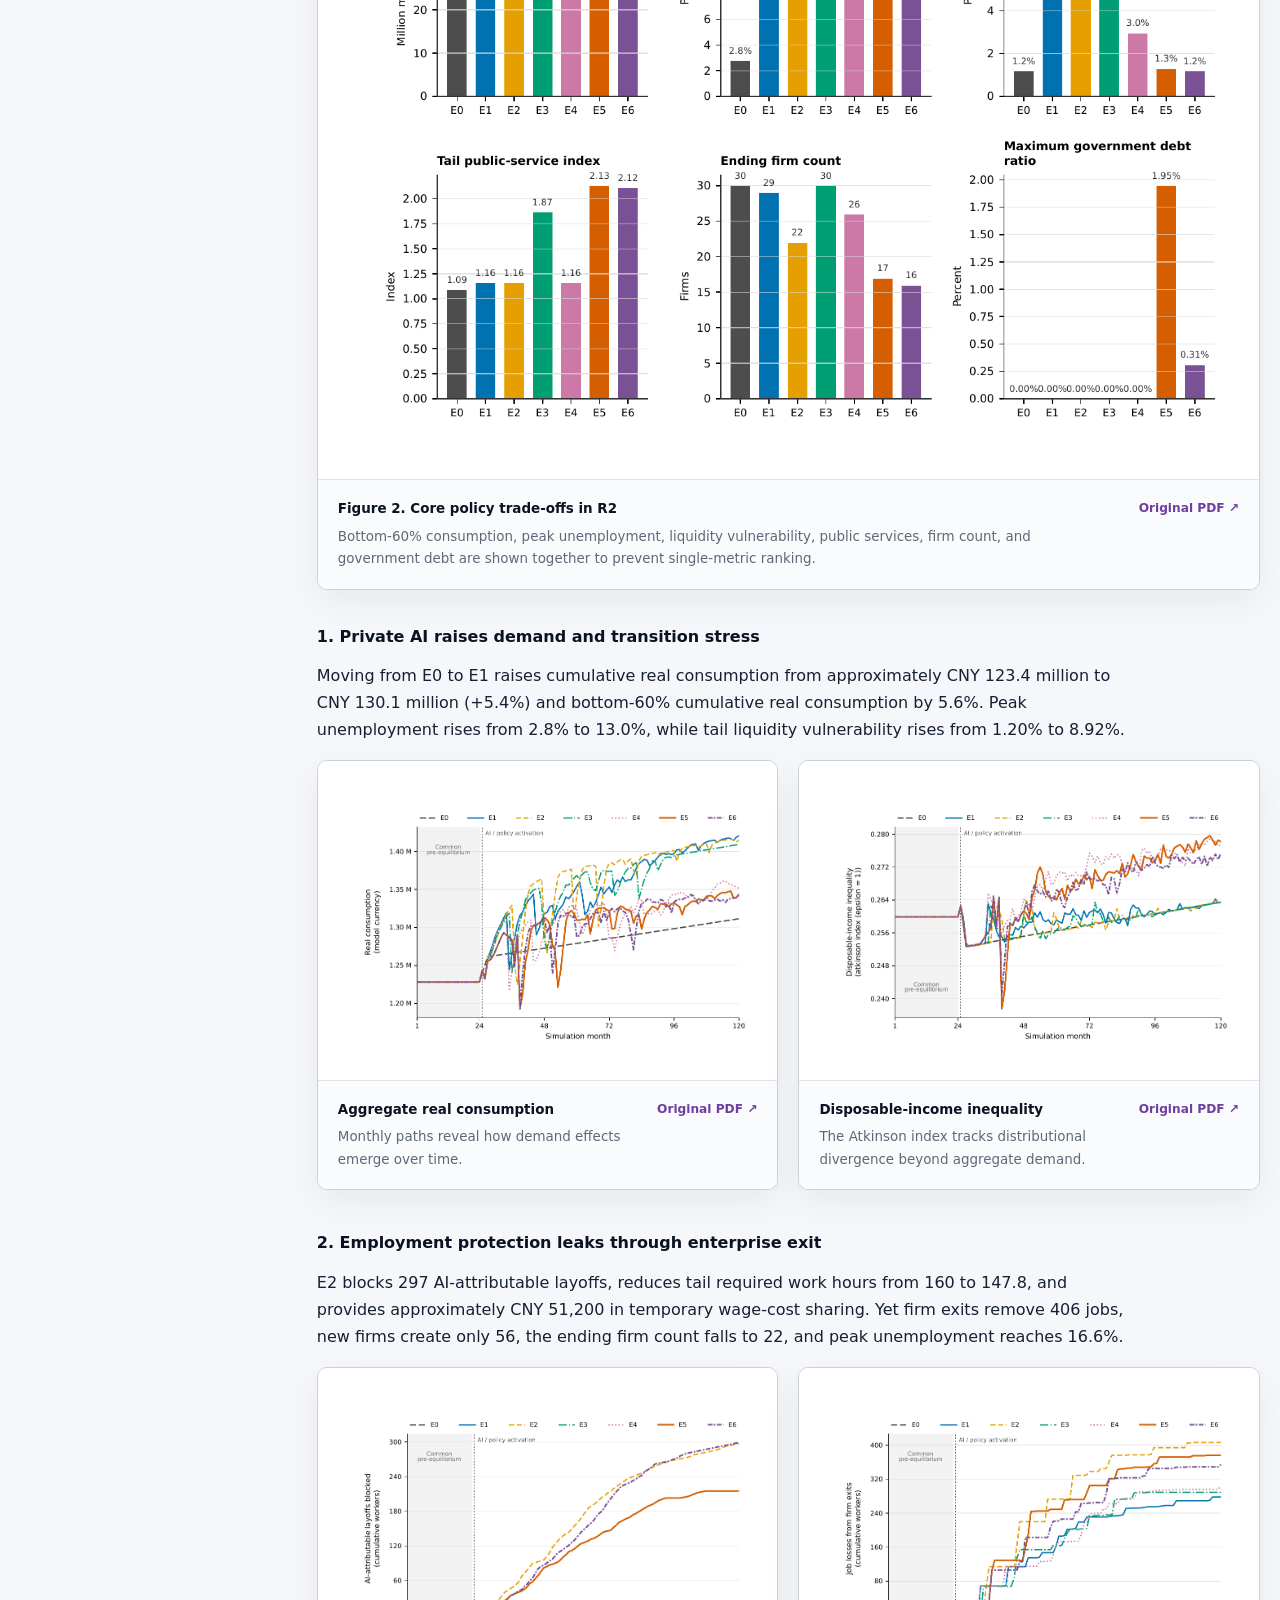
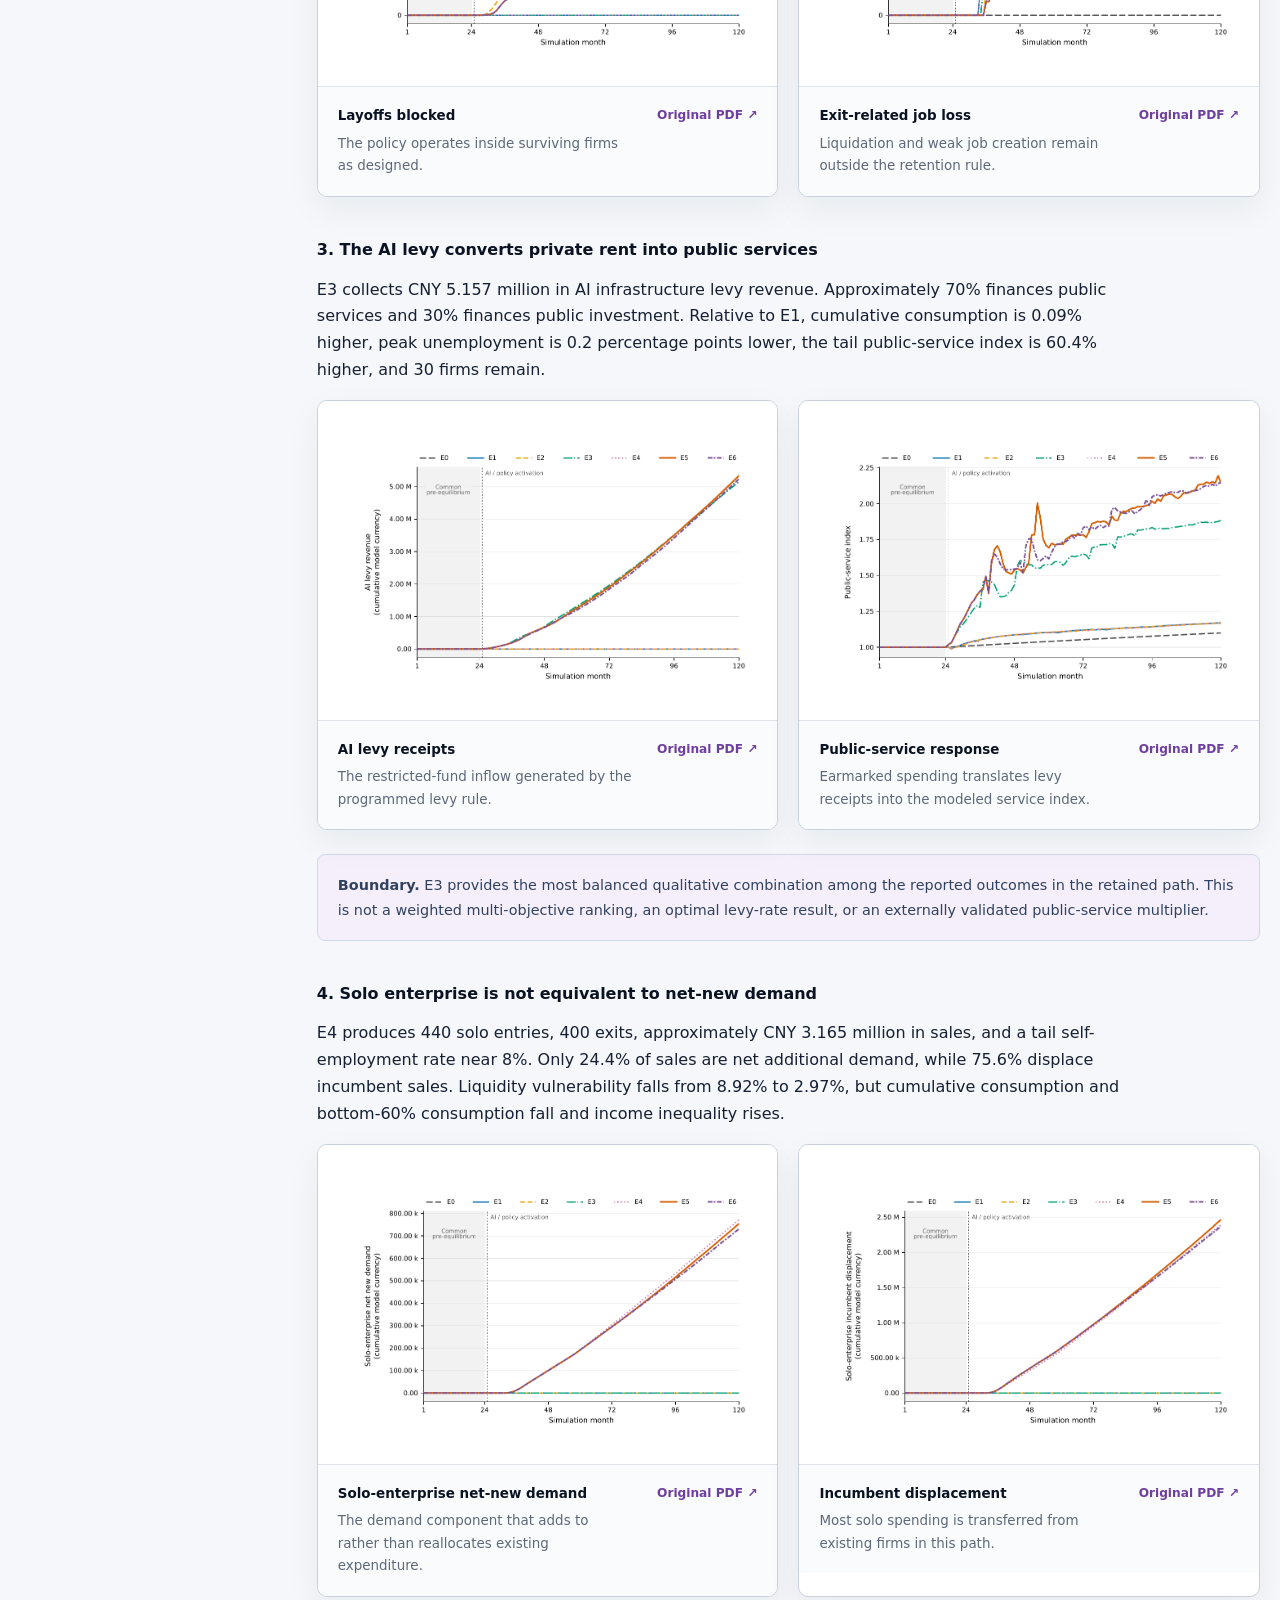
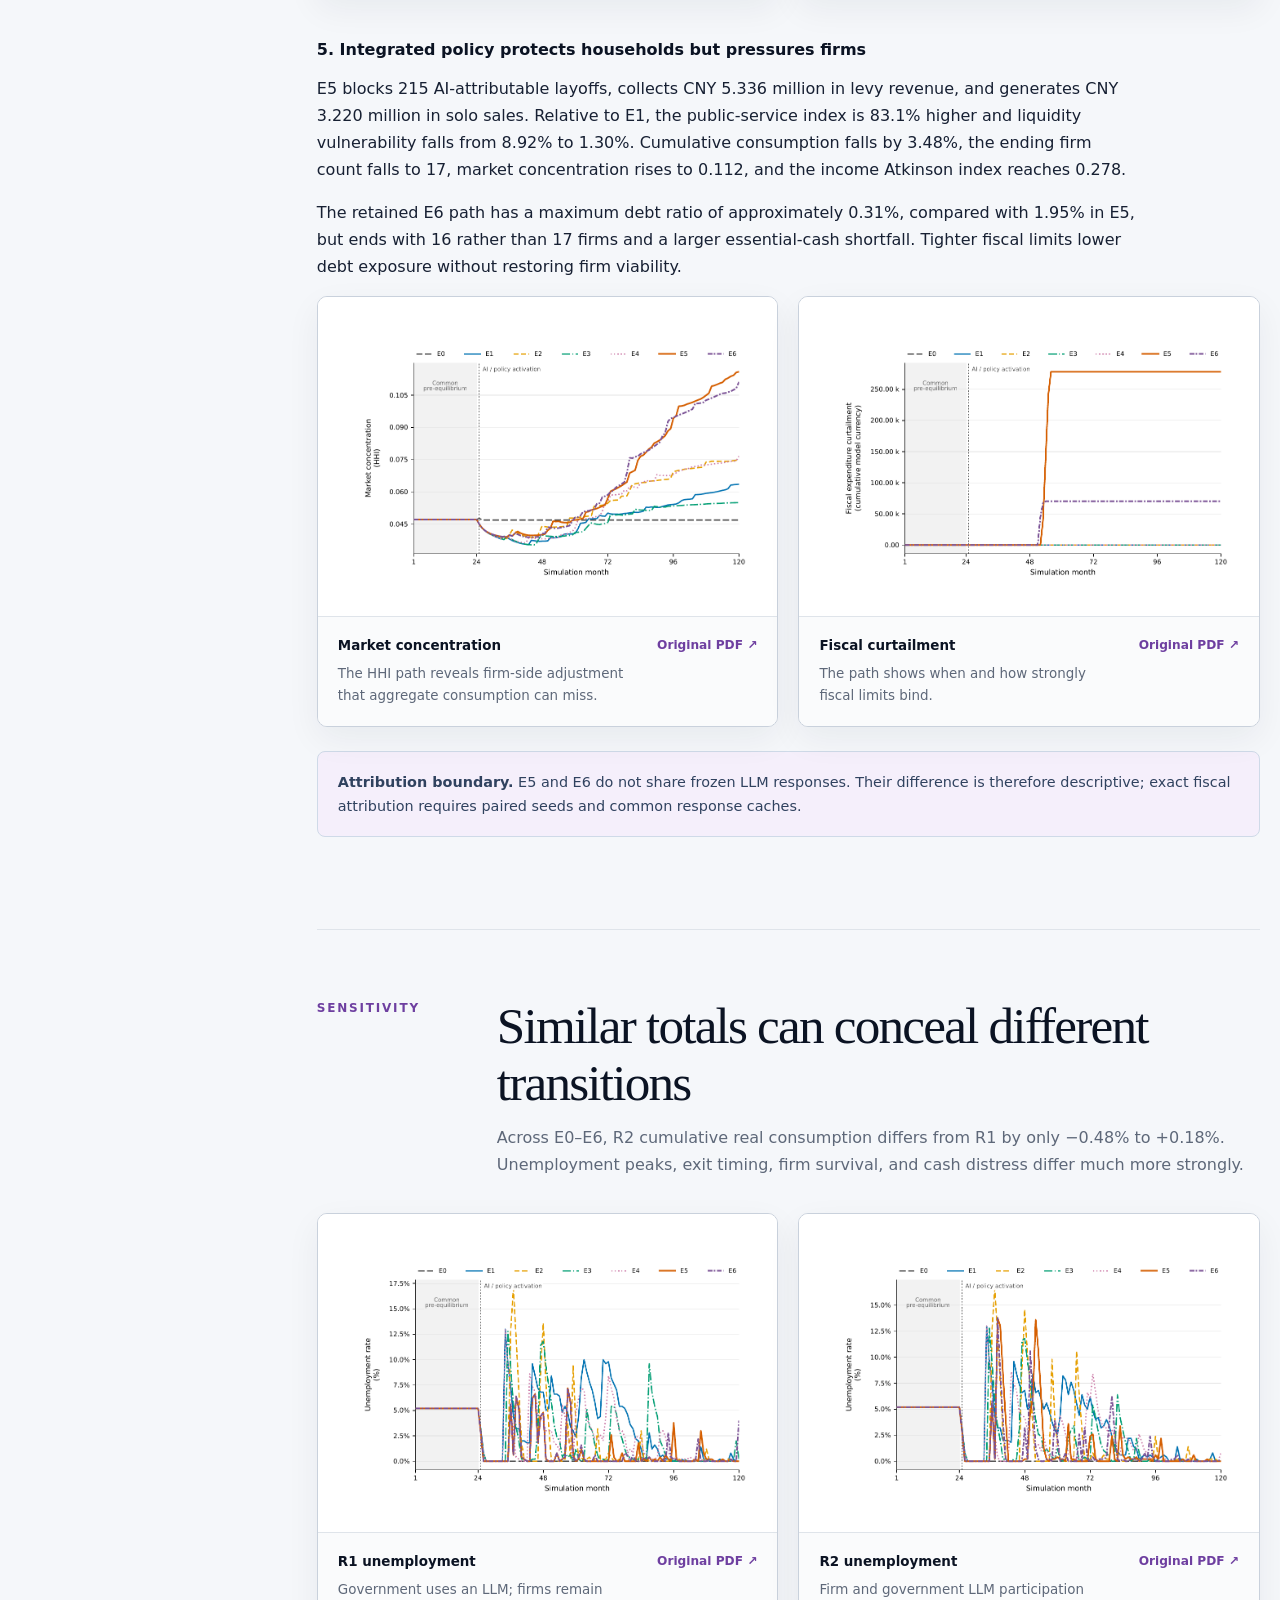
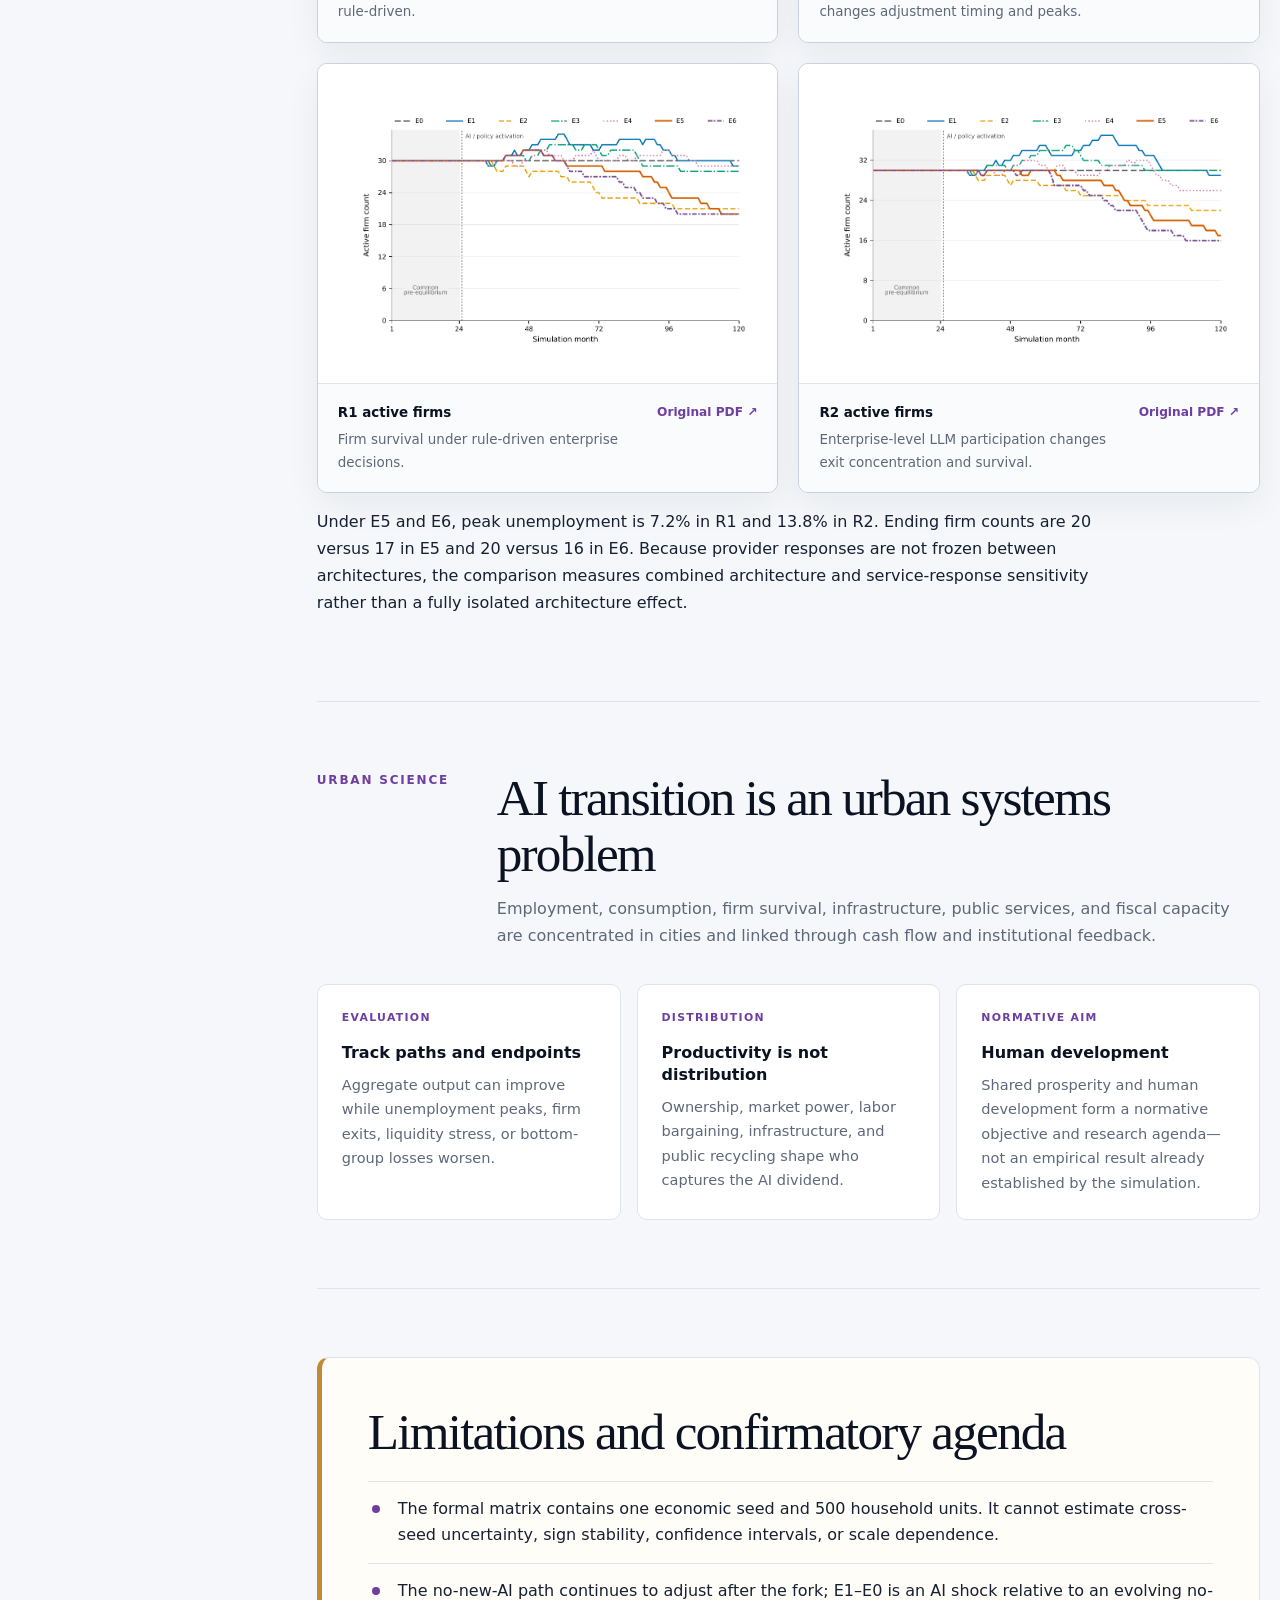
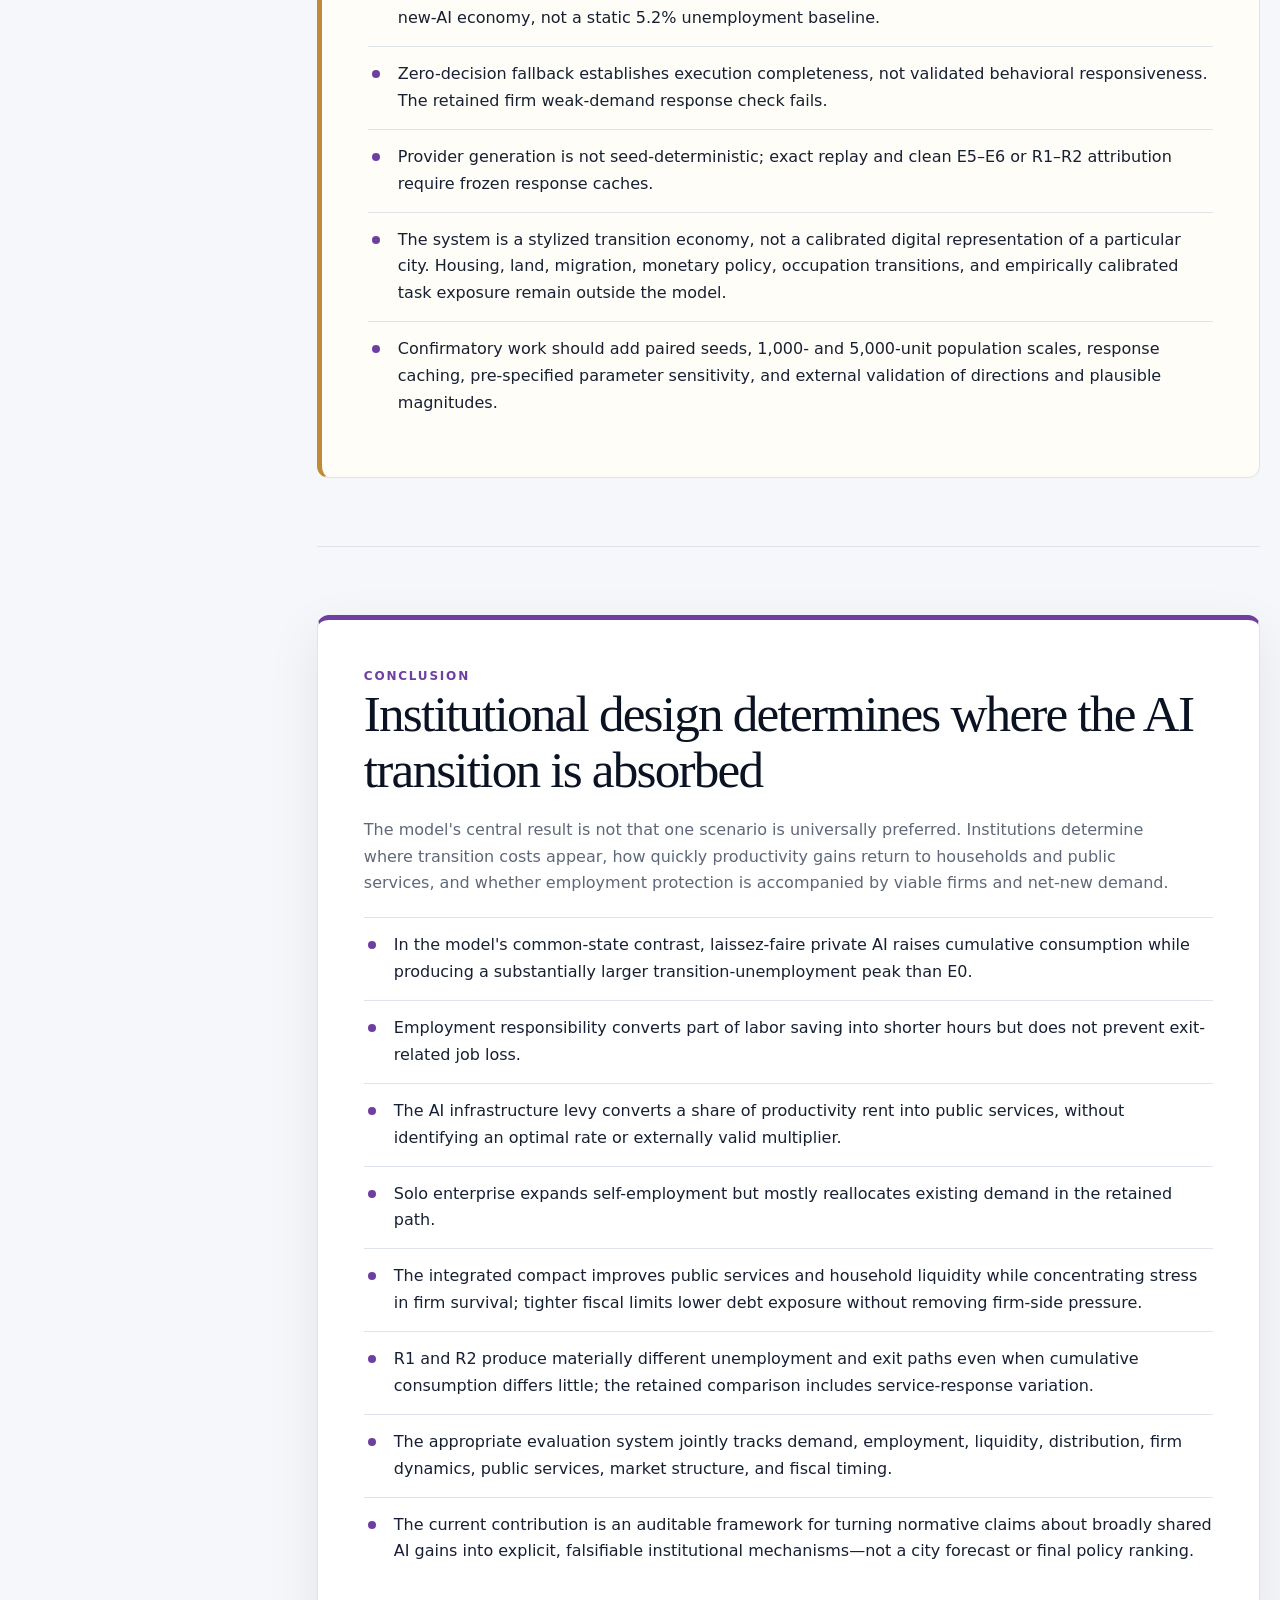
==== commit 6557edbe: "Use manuscript keywords on project pages" ====
--- a/ai-shock/index.html
+++ b/ai-shock/index.html
@@ -30,11 +30,11 @@
             <p class="subtitle">A stylized urban economy</p>
             <p class="lead">A stock-flow-aware heterogeneous-agent model examines how employment responsibility, an AI infrastructure levy, solo enterprise, public demand, and fiscal constraints redistribute the gains and stresses of an AI productivity shock.</p>
             <div class="status-line">
-              <span class="pill">Households</span>
-              <span class="pill">Firms</span>
-              <span class="pill">Government</span>
-              <span class="pill">Bank</span>
-              <span class="pill">E0–E6</span>
+              <span class="pill">artificial intelligence</span>
+              <span class="pill">technological unemployment</span>
+              <span class="pill">agent-based modeling</span>
+              <span class="pill">stylized urban economy</span>
+              <span class="pill">AI governance</span>
             </div>
           </div>
           <aside class="paper-meta" aria-label="Paper profile">
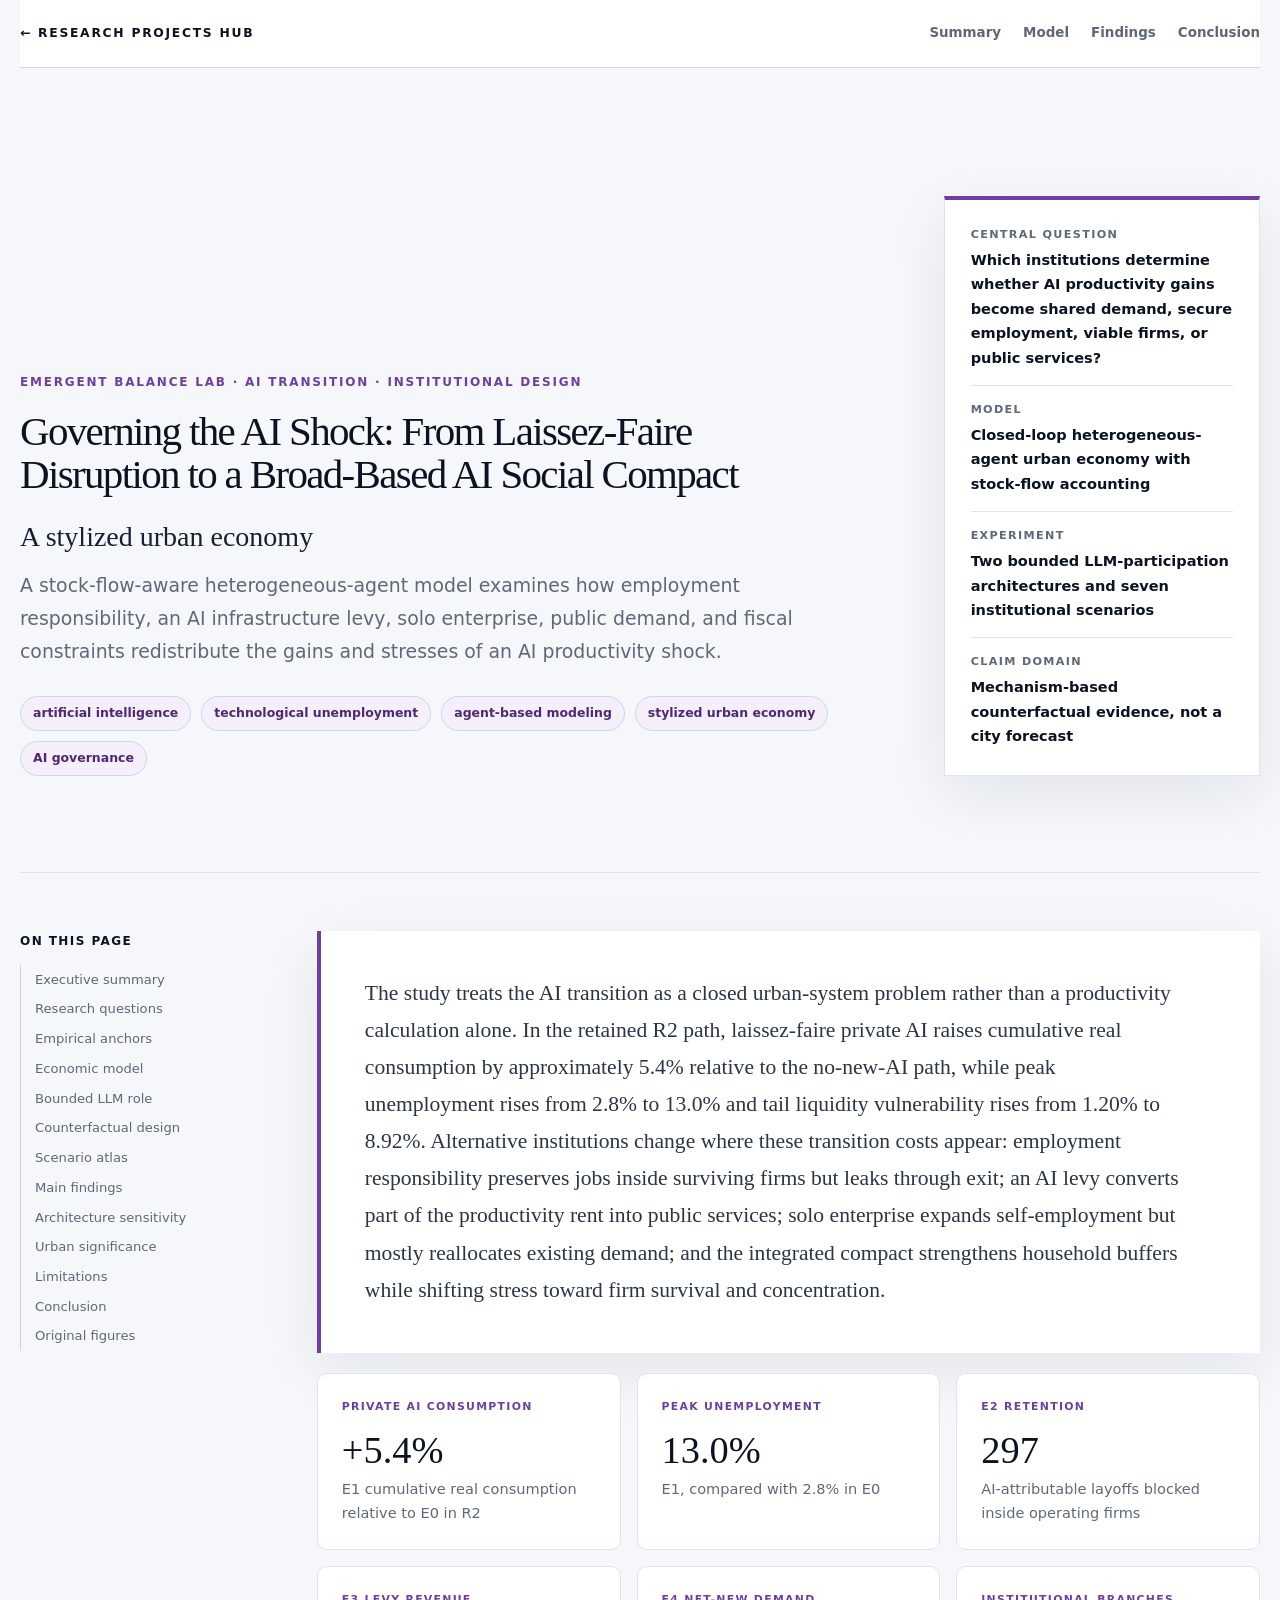
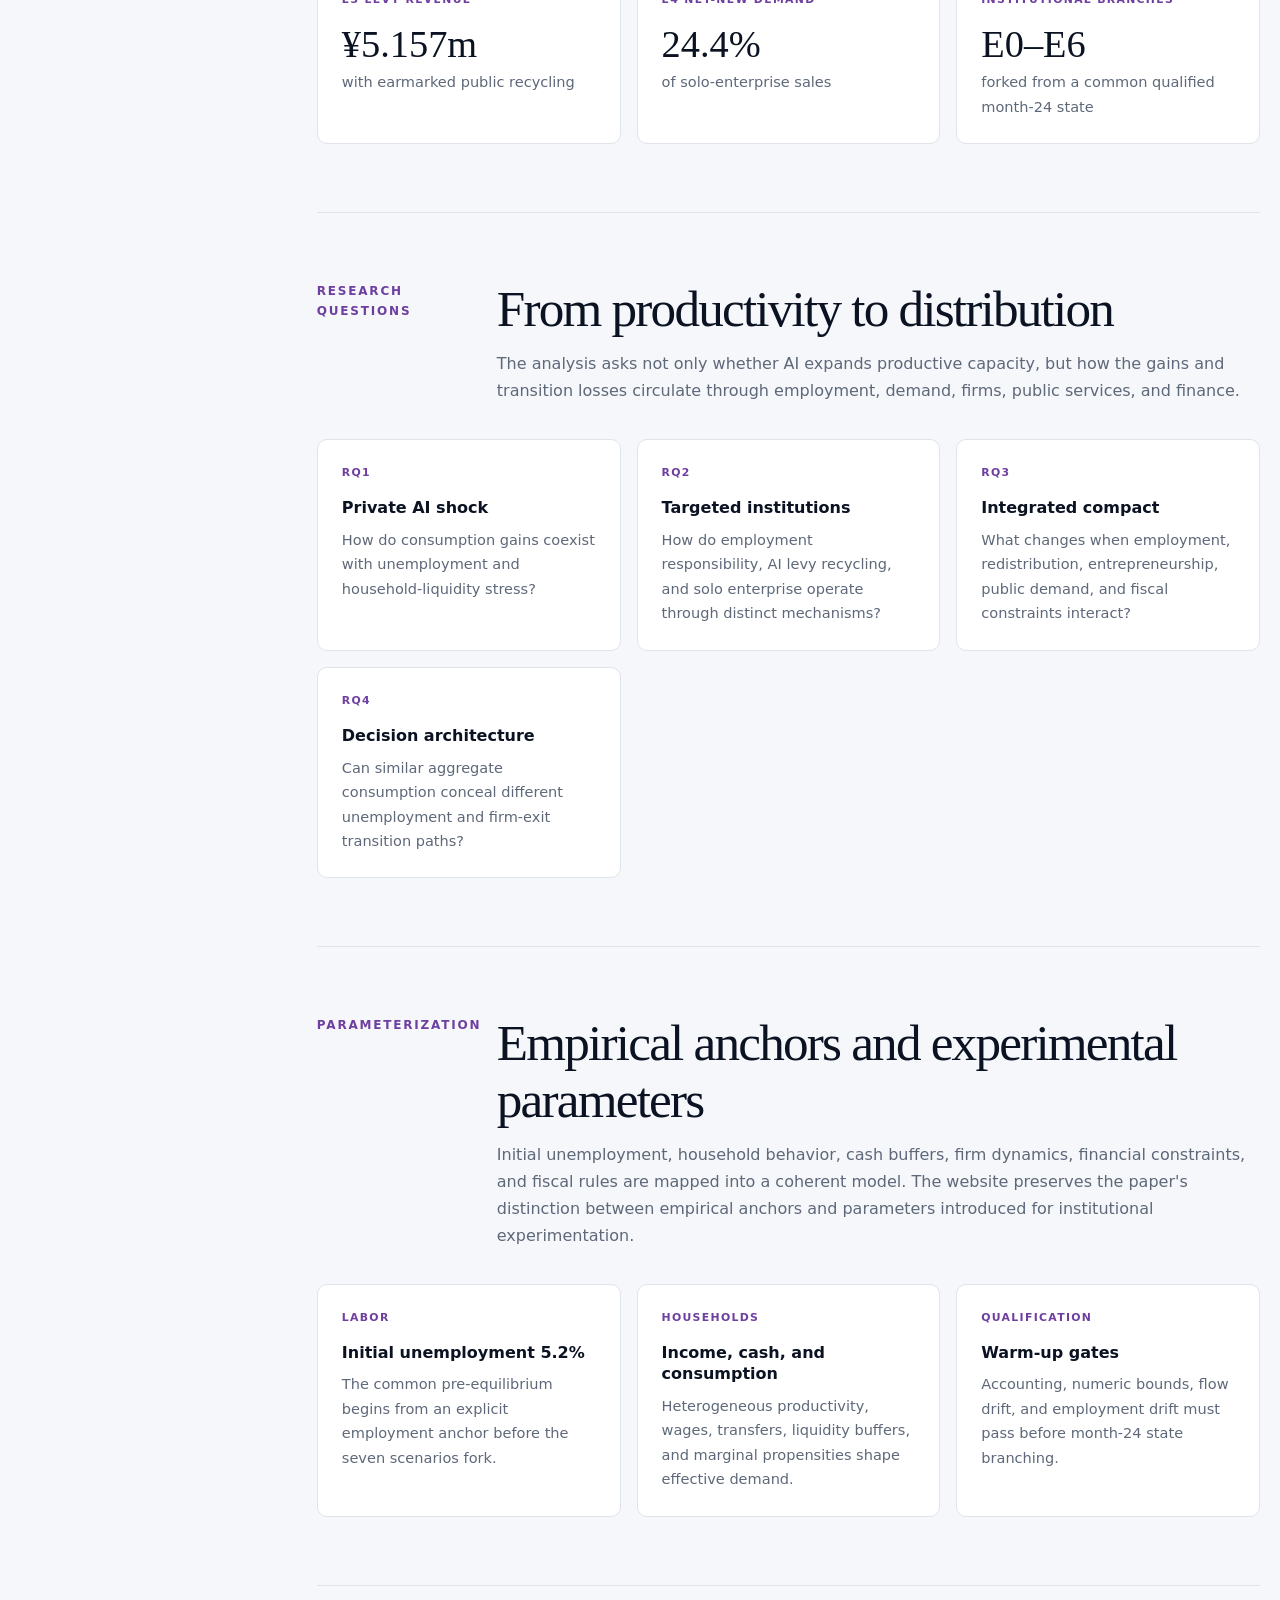
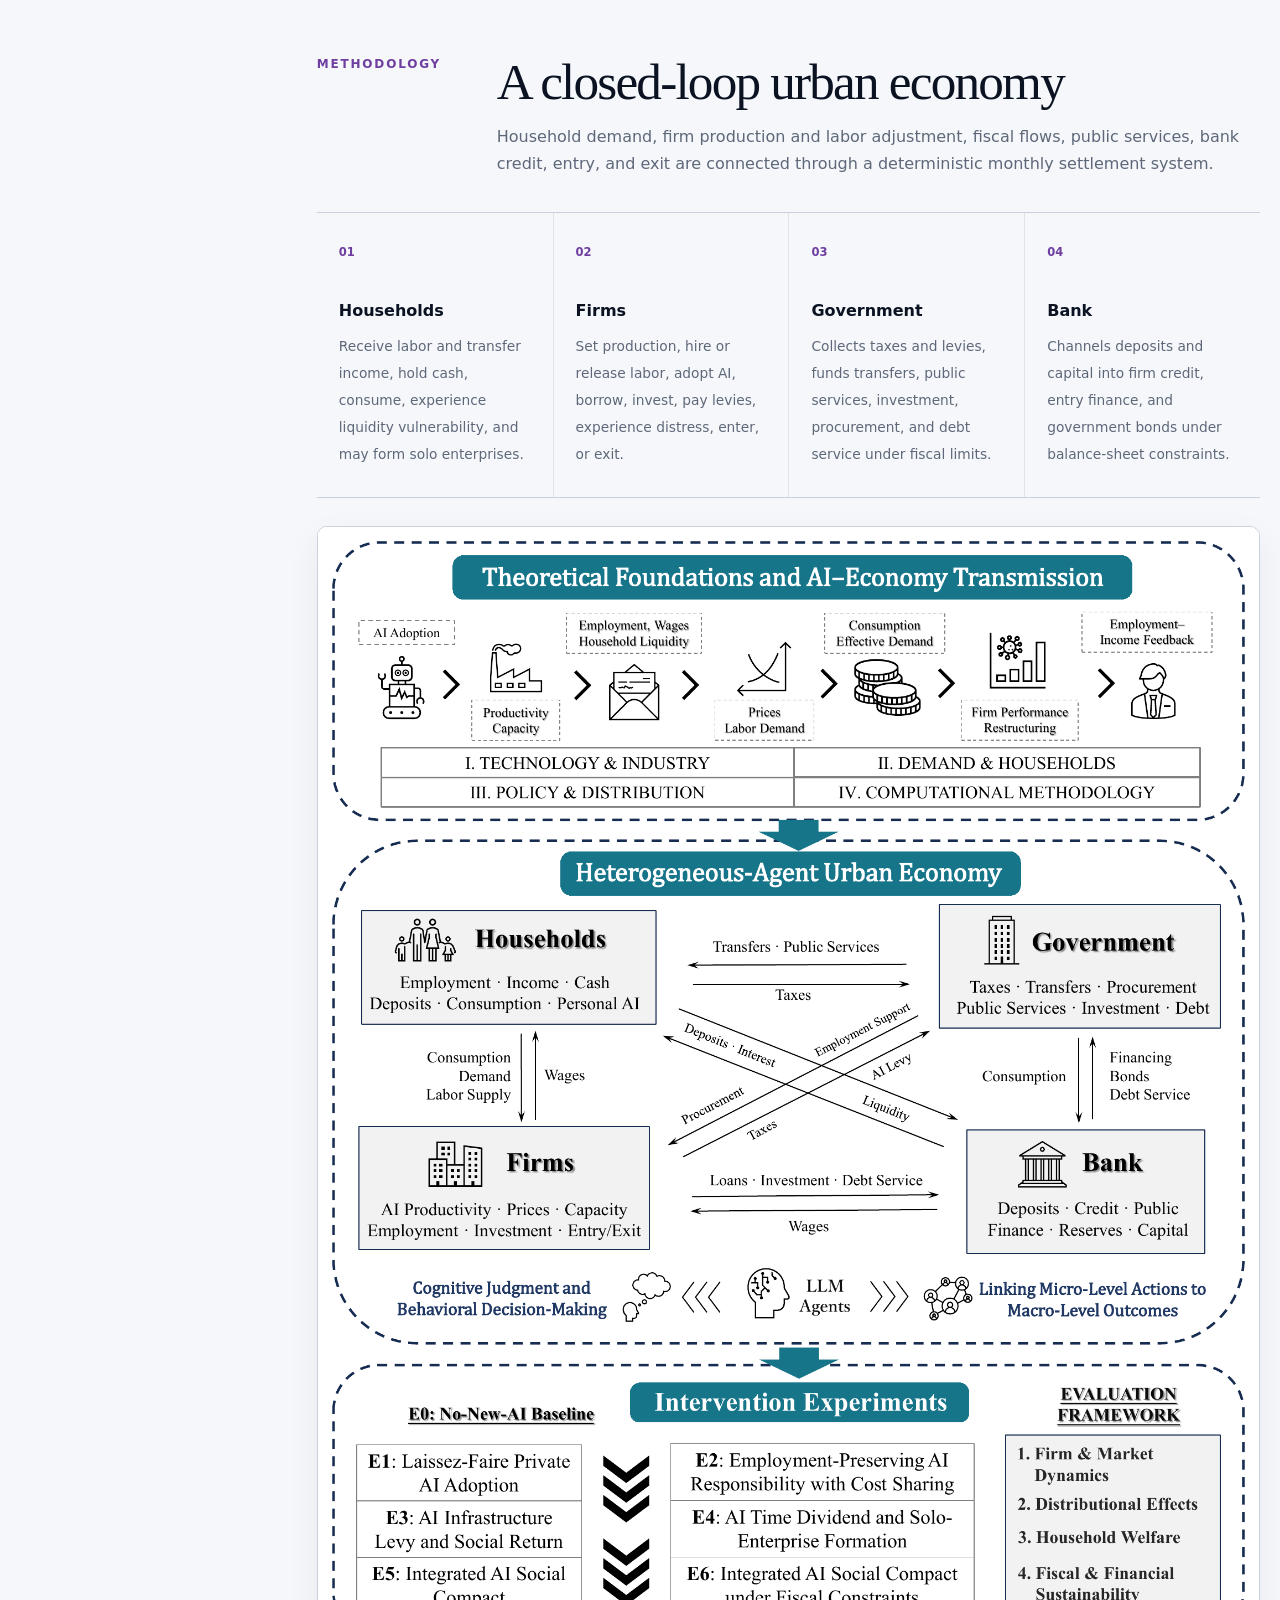
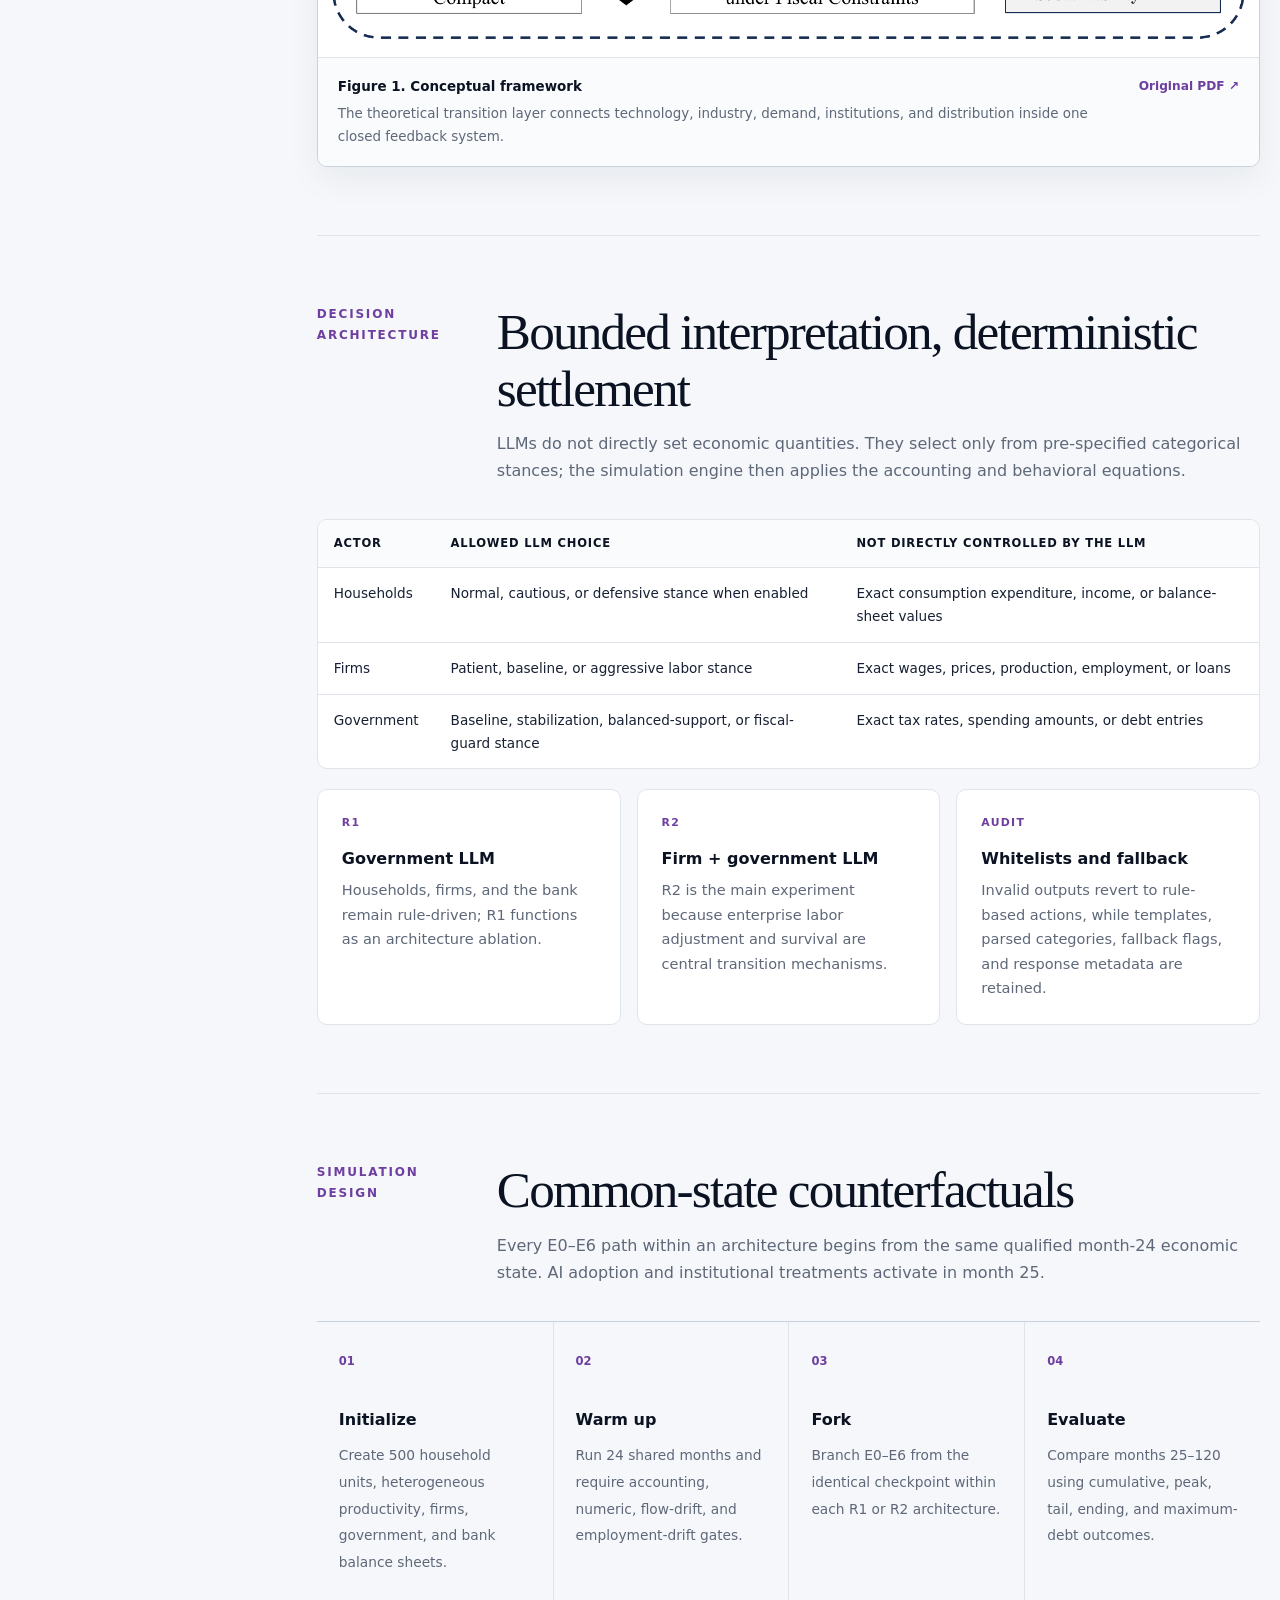
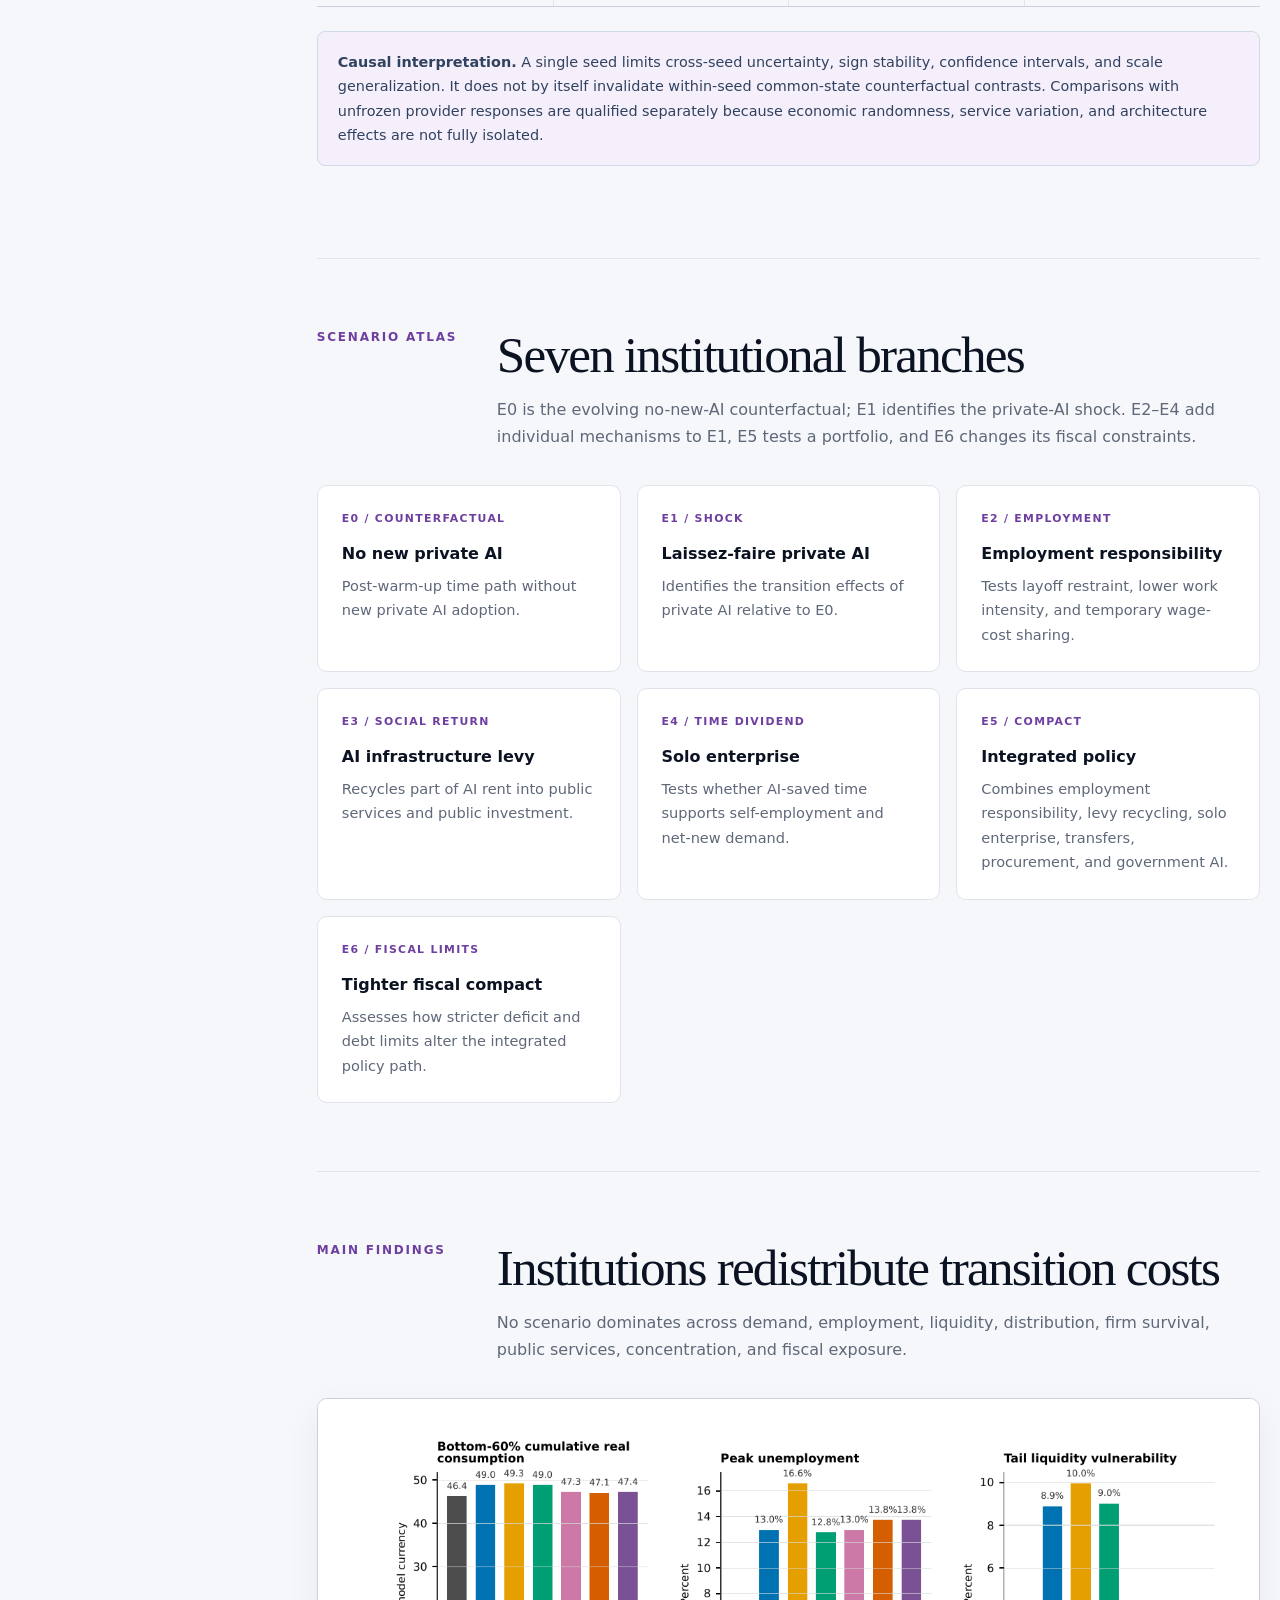
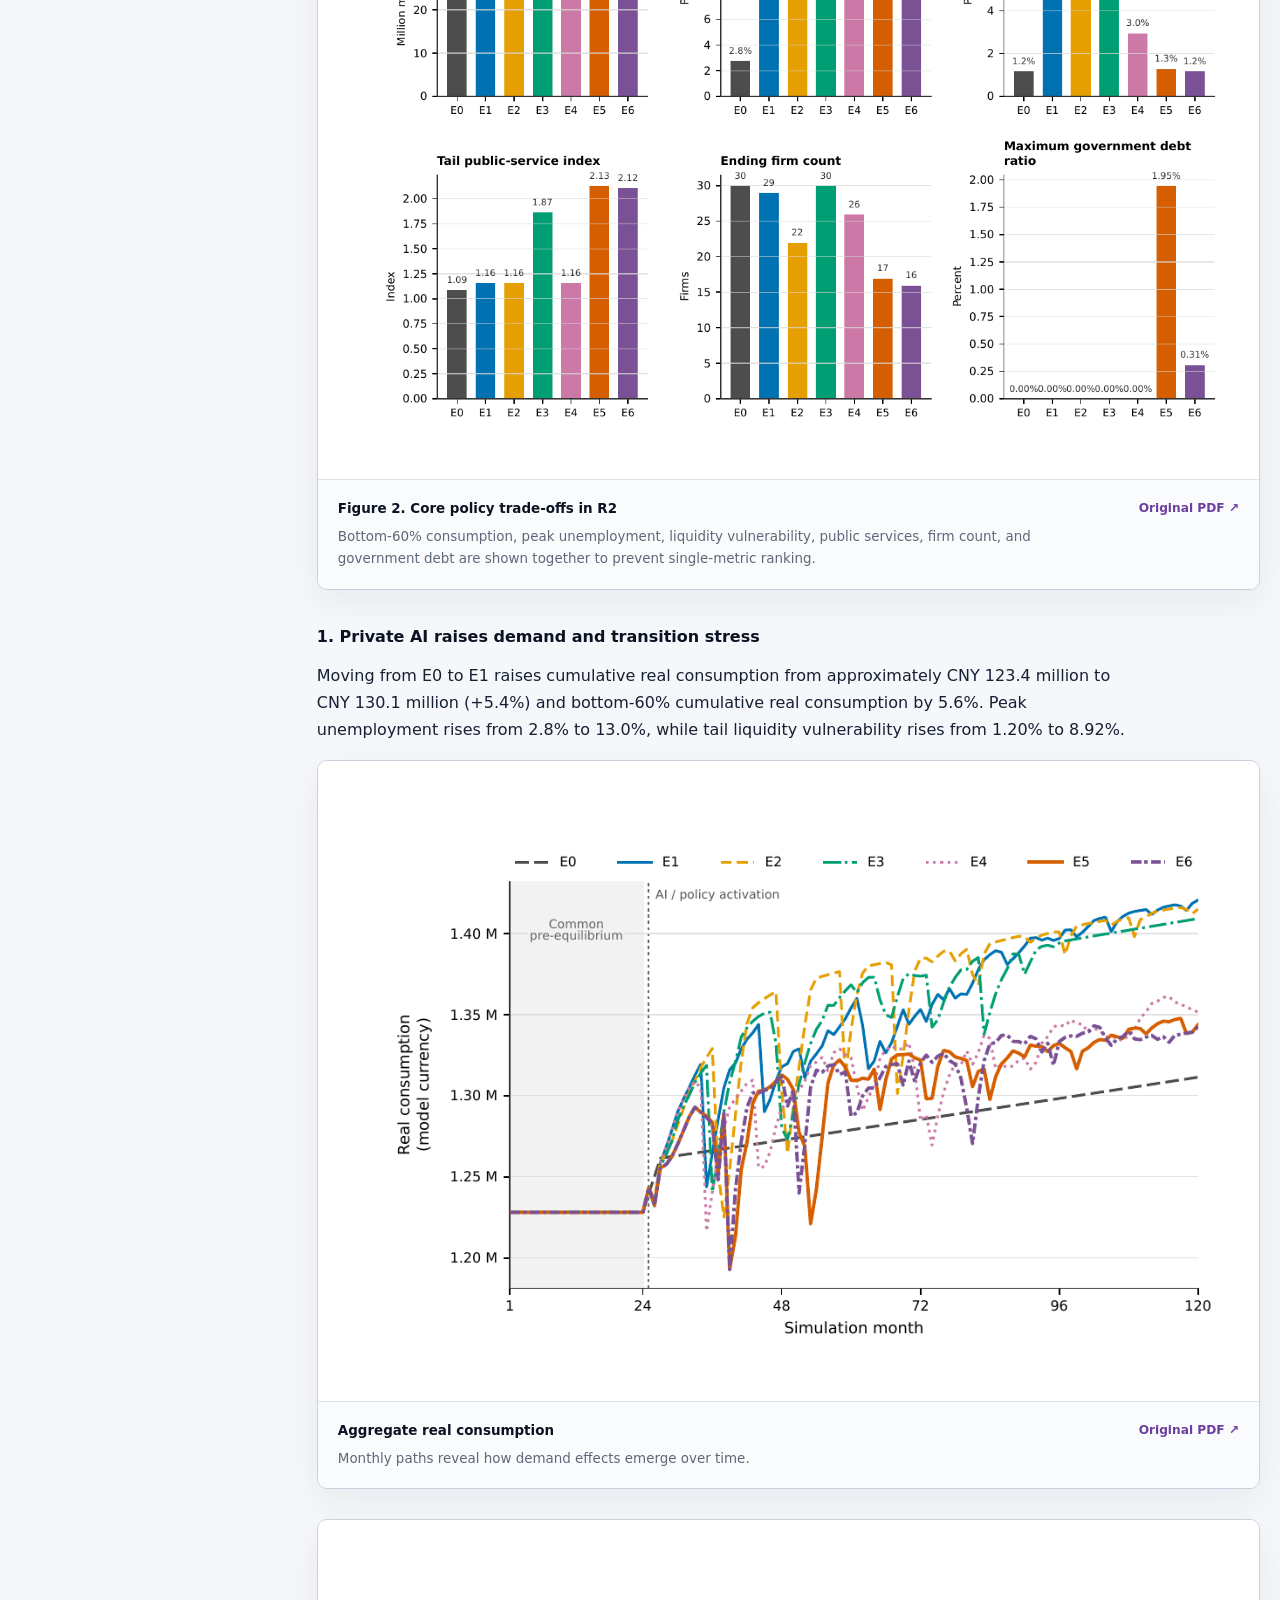
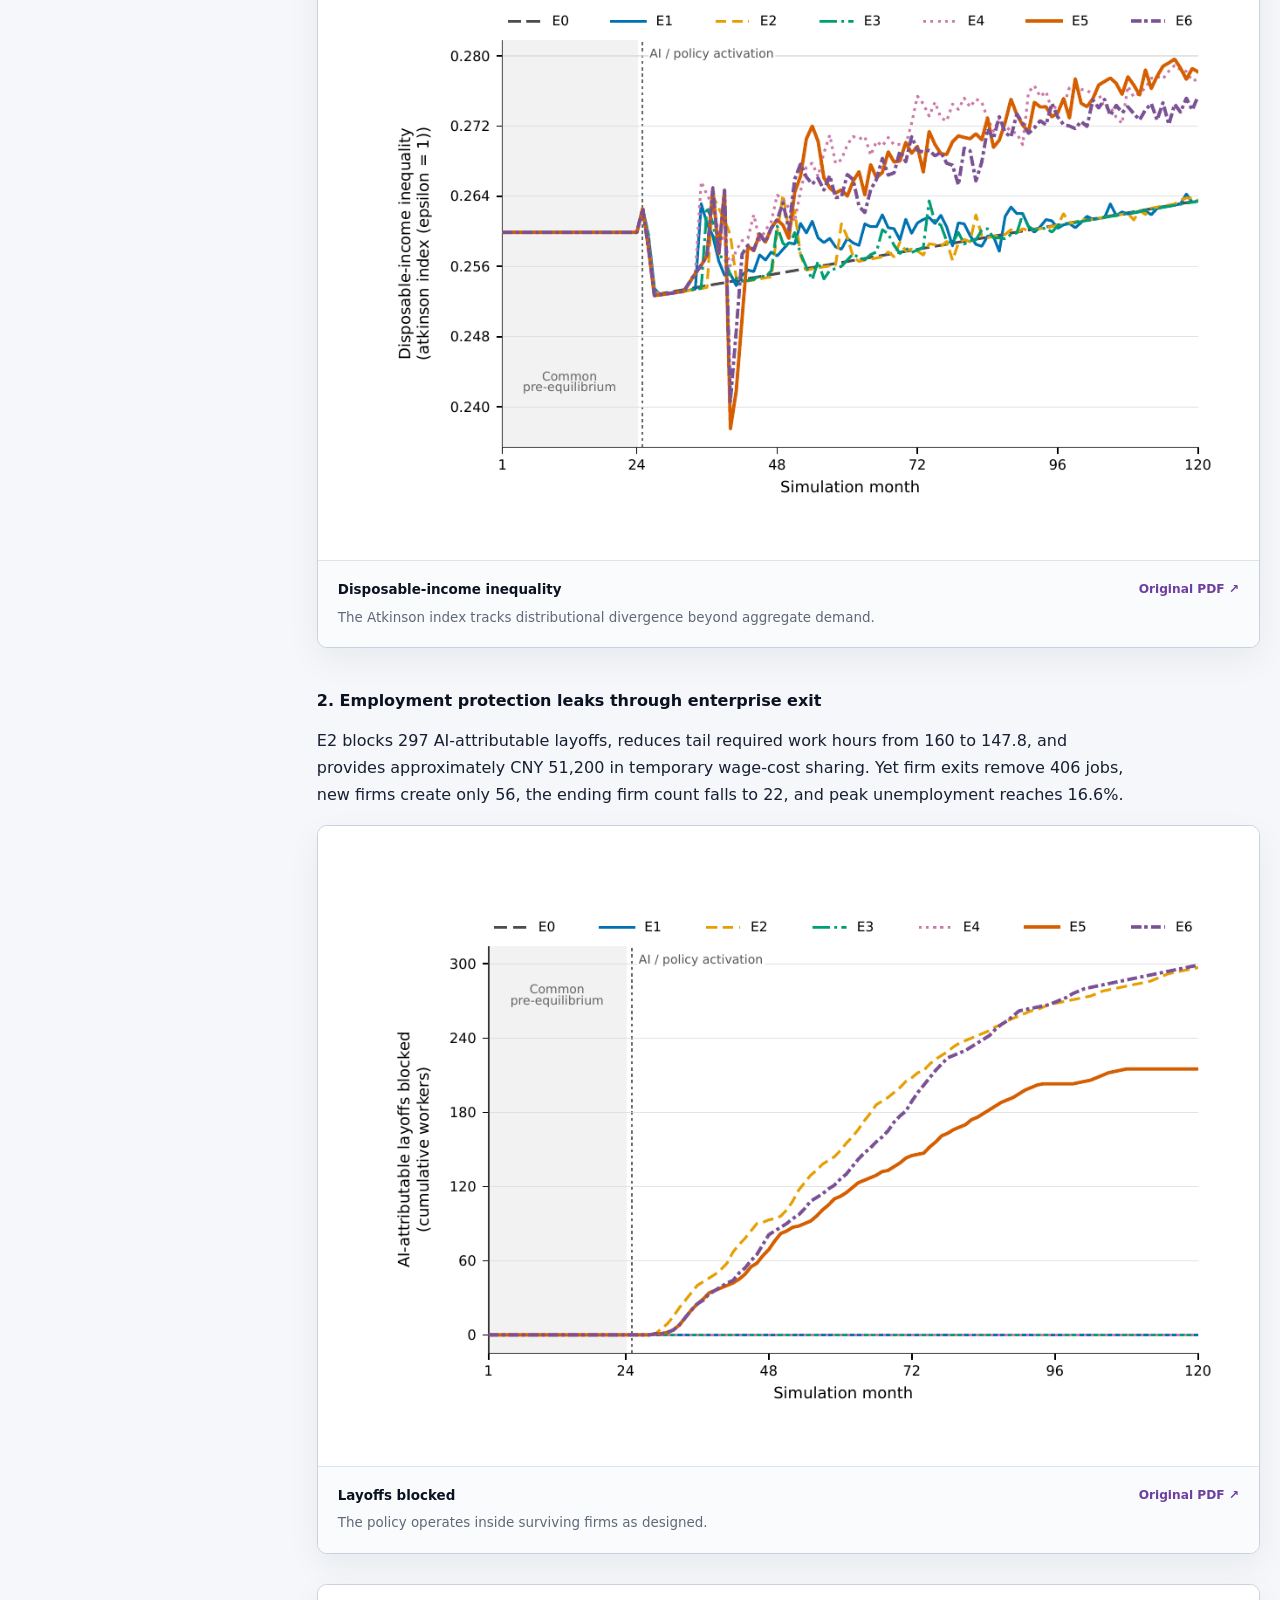
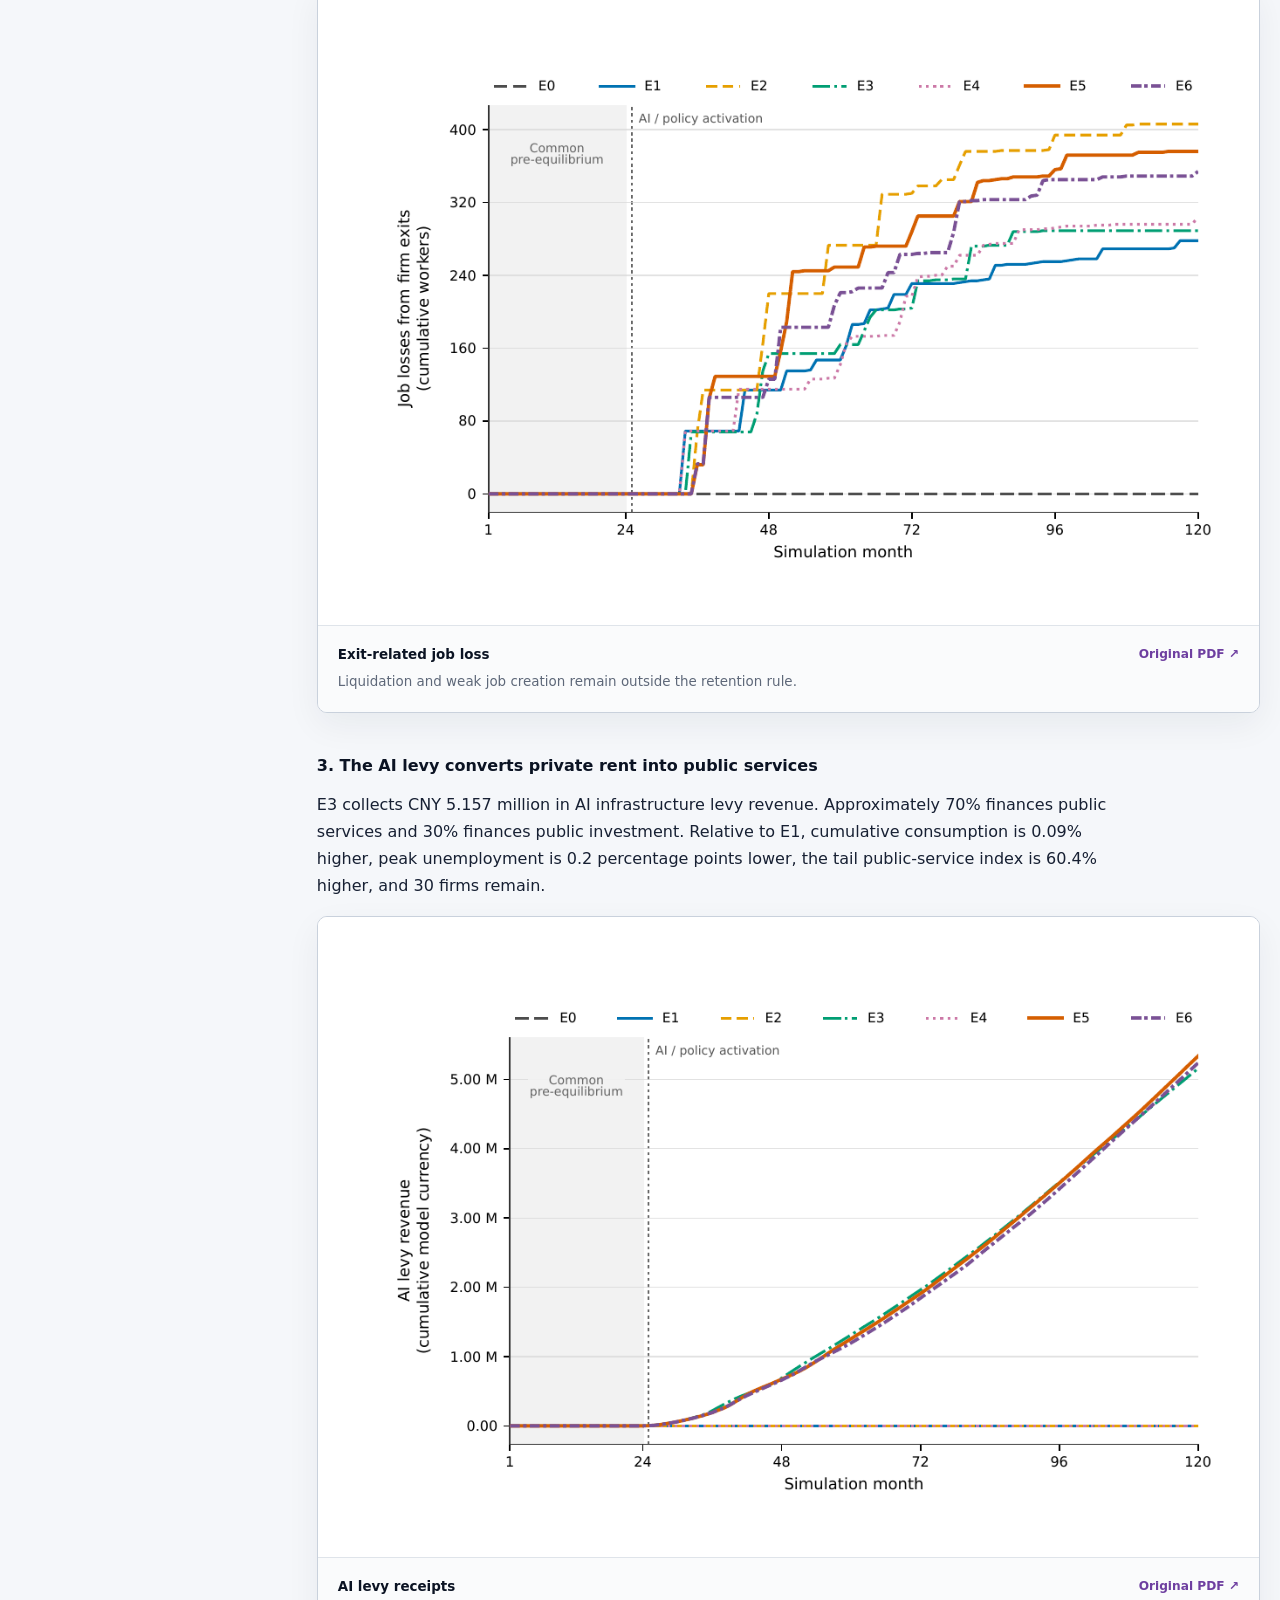
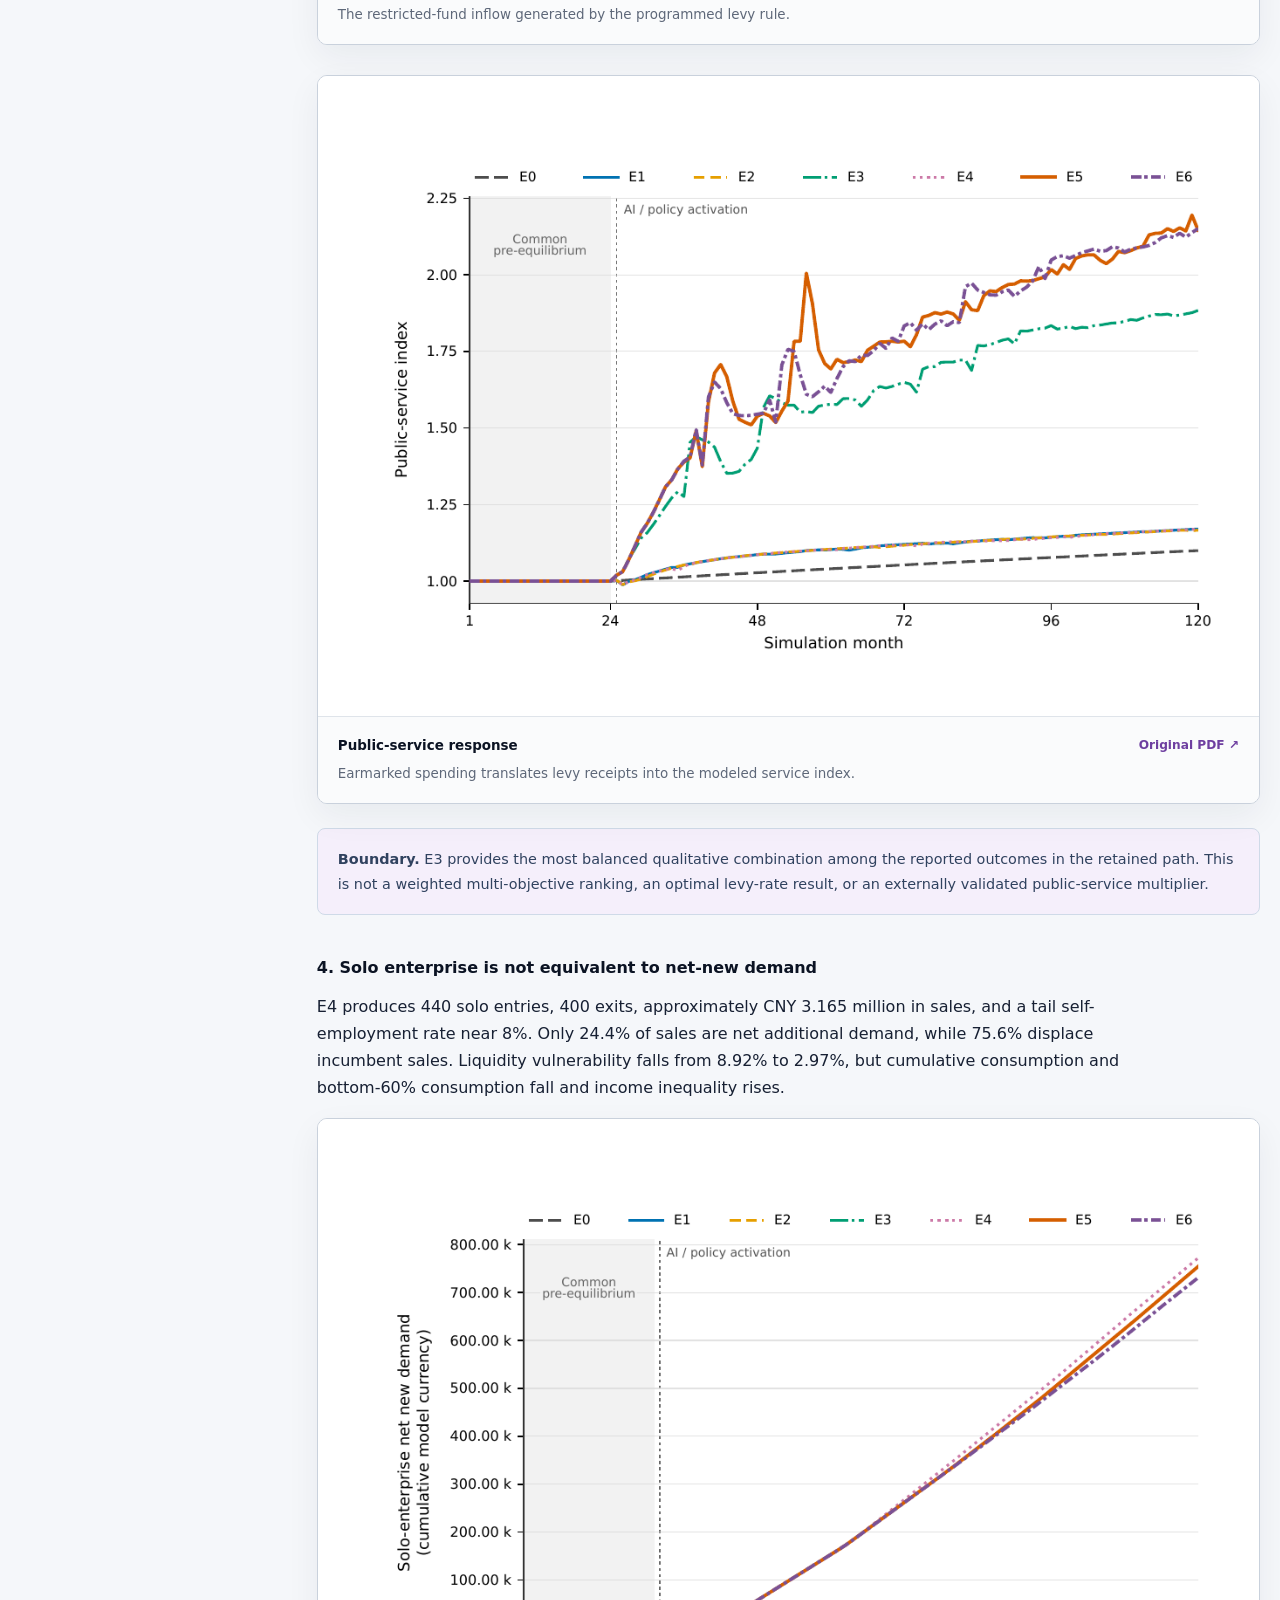
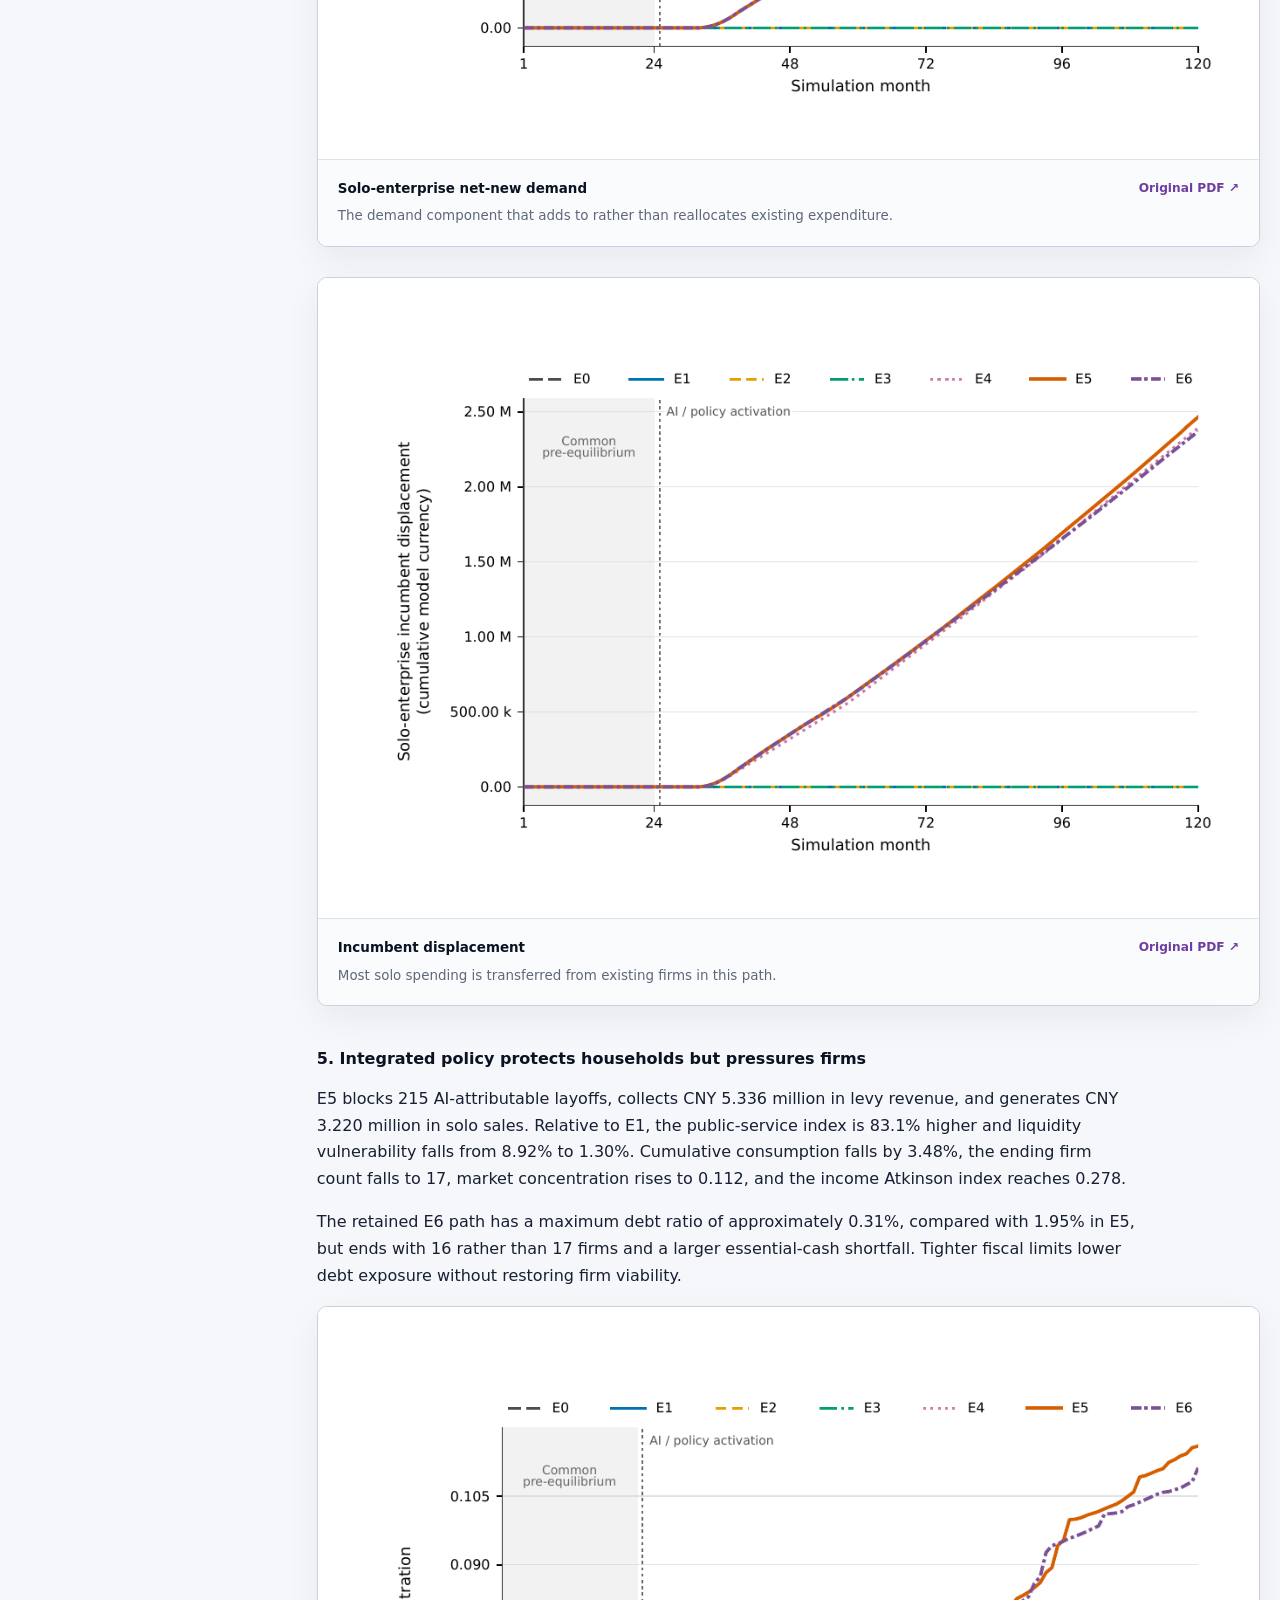
==== commit 04a4f2a5: "Stack project figures vertically" ====
--- a/ai-shock/index.html
+++ b/ai-shock/index.html
@@ -212,7 +212,7 @@
 
             <h3 style="margin-top:36px">1. Private AI raises demand and transition stress</h3>
             <p>Moving from E0 to E1 raises cumulative real consumption from approximately CNY 123.4 million to CNY 130.1 million (+5.4%) and bottom-60% cumulative real consumption by 5.6%. Peak unemployment rises from 2.8% to 13.0%, while tail liquidity vulnerability rises from 1.20% to 8.92%.</p>
-            <div class="figure-pair">
+            <div class="figure-stack">
               <figure class="paper-figure">
                 <a class="preview-link" href="../assets/figures/ai-shock/real-consumption.png" target="_blank" rel="noopener"><img src="../assets/figures/ai-shock/real-consumption.png" alt="Monthly aggregate real consumption across E0 through E6 in R2."></a>
                 <figcaption class="figure-caption"><div><strong>Aggregate real consumption</strong><p>Monthly paths reveal how demand effects emerge over time.</p></div><a class="pdf-link" href="../assets/figures/ai-shock/real-consumption.pdf" target="_blank" rel="noopener">Original PDF ↗</a></figcaption>
@@ -225,7 +225,7 @@
 
             <h3 style="margin-top:42px">2. Employment protection leaks through enterprise exit</h3>
             <p>E2 blocks 297 AI-attributable layoffs, reduces tail required work hours from 160 to 147.8, and provides approximately CNY 51,200 in temporary wage-cost sharing. Yet firm exits remove 406 jobs, new firms create only 56, the ending firm count falls to 22, and peak unemployment reaches 16.6%.</p>
-            <div class="figure-pair">
+            <div class="figure-stack">
               <figure class="paper-figure">
                 <a class="preview-link" href="../assets/figures/ai-shock/blocked-layoffs.png" target="_blank" rel="noopener"><img src="../assets/figures/ai-shock/blocked-layoffs.png" alt="Cumulative AI-attributable layoffs blocked by employment responsibility in R2."></a>
                 <figcaption class="figure-caption"><div><strong>Layoffs blocked</strong><p>The policy operates inside surviving firms as designed.</p></div><a class="pdf-link" href="../assets/figures/ai-shock/blocked-layoffs.pdf" target="_blank" rel="noopener">Original PDF ↗</a></figcaption>
@@ -238,7 +238,7 @@
 
             <h3 style="margin-top:42px">3. The AI levy converts private rent into public services</h3>
             <p>E3 collects CNY 5.157 million in AI infrastructure levy revenue. Approximately 70% finances public services and 30% finances public investment. Relative to E1, cumulative consumption is 0.09% higher, peak unemployment is 0.2 percentage points lower, the tail public-service index is 60.4% higher, and 30 firms remain.</p>
-            <div class="figure-pair">
+            <div class="figure-stack">
               <figure class="paper-figure">
                 <a class="preview-link" href="../assets/figures/ai-shock/levy-revenue.png" target="_blank" rel="noopener"><img src="../assets/figures/ai-shock/levy-revenue.png" alt="Cumulative AI infrastructure levy revenue in R2."></a>
                 <figcaption class="figure-caption"><div><strong>AI levy receipts</strong><p>The restricted-fund inflow generated by the programmed levy rule.</p></div><a class="pdf-link" href="../assets/figures/ai-shock/levy-revenue.pdf" target="_blank" rel="noopener">Original PDF ↗</a></figcaption>
@@ -252,7 +252,7 @@
 
             <h3 style="margin-top:42px">4. Solo enterprise is not equivalent to net-new demand</h3>
             <p>E4 produces 440 solo entries, 400 exits, approximately CNY 3.165 million in sales, and a tail self-employment rate near 8%. Only 24.4% of sales are net additional demand, while 75.6% displace incumbent sales. Liquidity vulnerability falls from 8.92% to 2.97%, but cumulative consumption and bottom-60% consumption fall and income inequality rises.</p>
-            <div class="figure-pair">
+            <div class="figure-stack">
               <figure class="paper-figure">
                 <a class="preview-link" href="../assets/figures/ai-shock/solo-net-new-demand.png" target="_blank" rel="noopener"><img src="../assets/figures/ai-shock/solo-net-new-demand.png" alt="Net-new demand generated by solo enterprises in R2."></a>
                 <figcaption class="figure-caption"><div><strong>Solo-enterprise net-new demand</strong><p>The demand component that adds to rather than reallocates existing expenditure.</p></div><a class="pdf-link" href="../assets/figures/ai-shock/solo-net-new-demand.pdf" target="_blank" rel="noopener">Original PDF ↗</a></figcaption>
@@ -266,7 +266,7 @@
             <h3 style="margin-top:42px">5. Integrated policy protects households but pressures firms</h3>
             <p>E5 blocks 215 AI-attributable layoffs, collects CNY 5.336 million in levy revenue, and generates CNY 3.220 million in solo sales. Relative to E1, the public-service index is 83.1% higher and liquidity vulnerability falls from 8.92% to 1.30%. Cumulative consumption falls by 3.48%, the ending firm count falls to 17, market concentration rises to 0.112, and the income Atkinson index reaches 0.278.</p>
             <p>The retained E6 path has a maximum debt ratio of approximately 0.31%, compared with 1.95% in E5, but ends with 16 rather than 17 firms and a larger essential-cash shortfall. Tighter fiscal limits lower debt exposure without restoring firm viability.</p>
-            <div class="figure-pair">
+            <div class="figure-stack">
               <figure class="paper-figure">
                 <a class="preview-link" href="../assets/figures/ai-shock/market-hhi.png" target="_blank" rel="noopener"><img src="../assets/figures/ai-shock/market-hhi.png" alt="Market concentration paths across E0 through E6 in R2."></a>
                 <figcaption class="figure-caption"><div><strong>Market concentration</strong><p>The HHI path reveals firm-side adjustment that aggregate consumption can miss.</p></div><a class="pdf-link" href="../assets/figures/ai-shock/market-hhi.pdf" target="_blank" rel="noopener">Original PDF ↗</a></figcaption>
@@ -287,7 +287,7 @@
                 <p>Across E0–E6, R2 cumulative real consumption differs from R1 by only −0.48% to +0.18%. Unemployment peaks, exit timing, firm survival, and cash distress differ much more strongly.</p>
               </div>
             </div>
-            <div class="figure-pair">
+            <div class="figure-stack">
               <figure class="paper-figure">
                 <a class="preview-link" href="../assets/figures/ai-shock/r1-unemployment.png" target="_blank" rel="noopener"><img src="../assets/figures/ai-shock/r1-unemployment.png" alt="Monthly unemployment paths across E0 through E6 under R1."></a>
                 <figcaption class="figure-caption"><div><strong>R1 unemployment</strong><p>Government uses an LLM; firms remain rule-driven.</p></div><a class="pdf-link" href="../assets/figures/ai-shock/r1-unemployment.pdf" target="_blank" rel="noopener">Original PDF ↗</a></figcaption>
@@ -297,7 +297,7 @@
                 <figcaption class="figure-caption"><div><strong>R2 unemployment</strong><p>Firm and government LLM participation changes adjustment timing and peaks.</p></div><a class="pdf-link" href="../assets/figures/ai-shock/r2-unemployment.pdf" target="_blank" rel="noopener">Original PDF ↗</a></figcaption>
               </figure>
             </div>
-            <div class="figure-pair" style="margin-top:20px">
+            <div class="figure-stack" style="margin-top:20px">
               <figure class="paper-figure">
                 <a class="preview-link" href="../assets/figures/ai-shock/r1-firm-count.png" target="_blank" rel="noopener"><img src="../assets/figures/ai-shock/r1-firm-count.png" alt="Active-firm paths under R1 across E0 through E6."></a>
                 <figcaption class="figure-caption"><div><strong>R1 active firms</strong><p>Firm survival under rule-driven enterprise decisions.</p></div><a class="pdf-link" href="../assets/figures/ai-shock/r1-firm-count.pdf" target="_blank" rel="noopener">Original PDF ↗</a></figcaption>
--- a/assets/styles.css
+++ b/assets/styles.css
@@ -394,11 +394,6 @@
 }
 
 .figure-stack { display: grid; gap: 30px; }
-.figure-pair {
-  display: grid;
-  grid-template-columns: repeat(2, minmax(0, 1fr));
-  gap: 20px;
-}
 .paper-figure {
   margin: 0;
   overflow: hidden;
@@ -425,7 +420,6 @@
   display: block;
   max-height: none;
 }
-.figure-pair .paper-figure img { max-height: 430px; }
 .figure-caption {
   display: flex;
   justify-content: space-between;
@@ -552,7 +546,7 @@
   font-weight: 500;
 }
 .project-card h3.paper-title {
-  font-size: clamp(1.18rem, 1.75vw, 1.48rem);
+  font-size: clamp(1.55rem, 2.1vw, 1.95rem);
   letter-spacing: -0.025em;
   line-height: 1.22;
 }
@@ -617,7 +611,6 @@
   .output-grid,
   .finding-grid,
   .scenario-grid,
-  .figure-pair { grid-template-columns: 1fr; }
   .method-flow { grid-template-columns: 1fr; }
   .method-step { min-height: auto; }
   .method-step + .method-step { border-top: 1px solid var(--line); border-left: 0; }
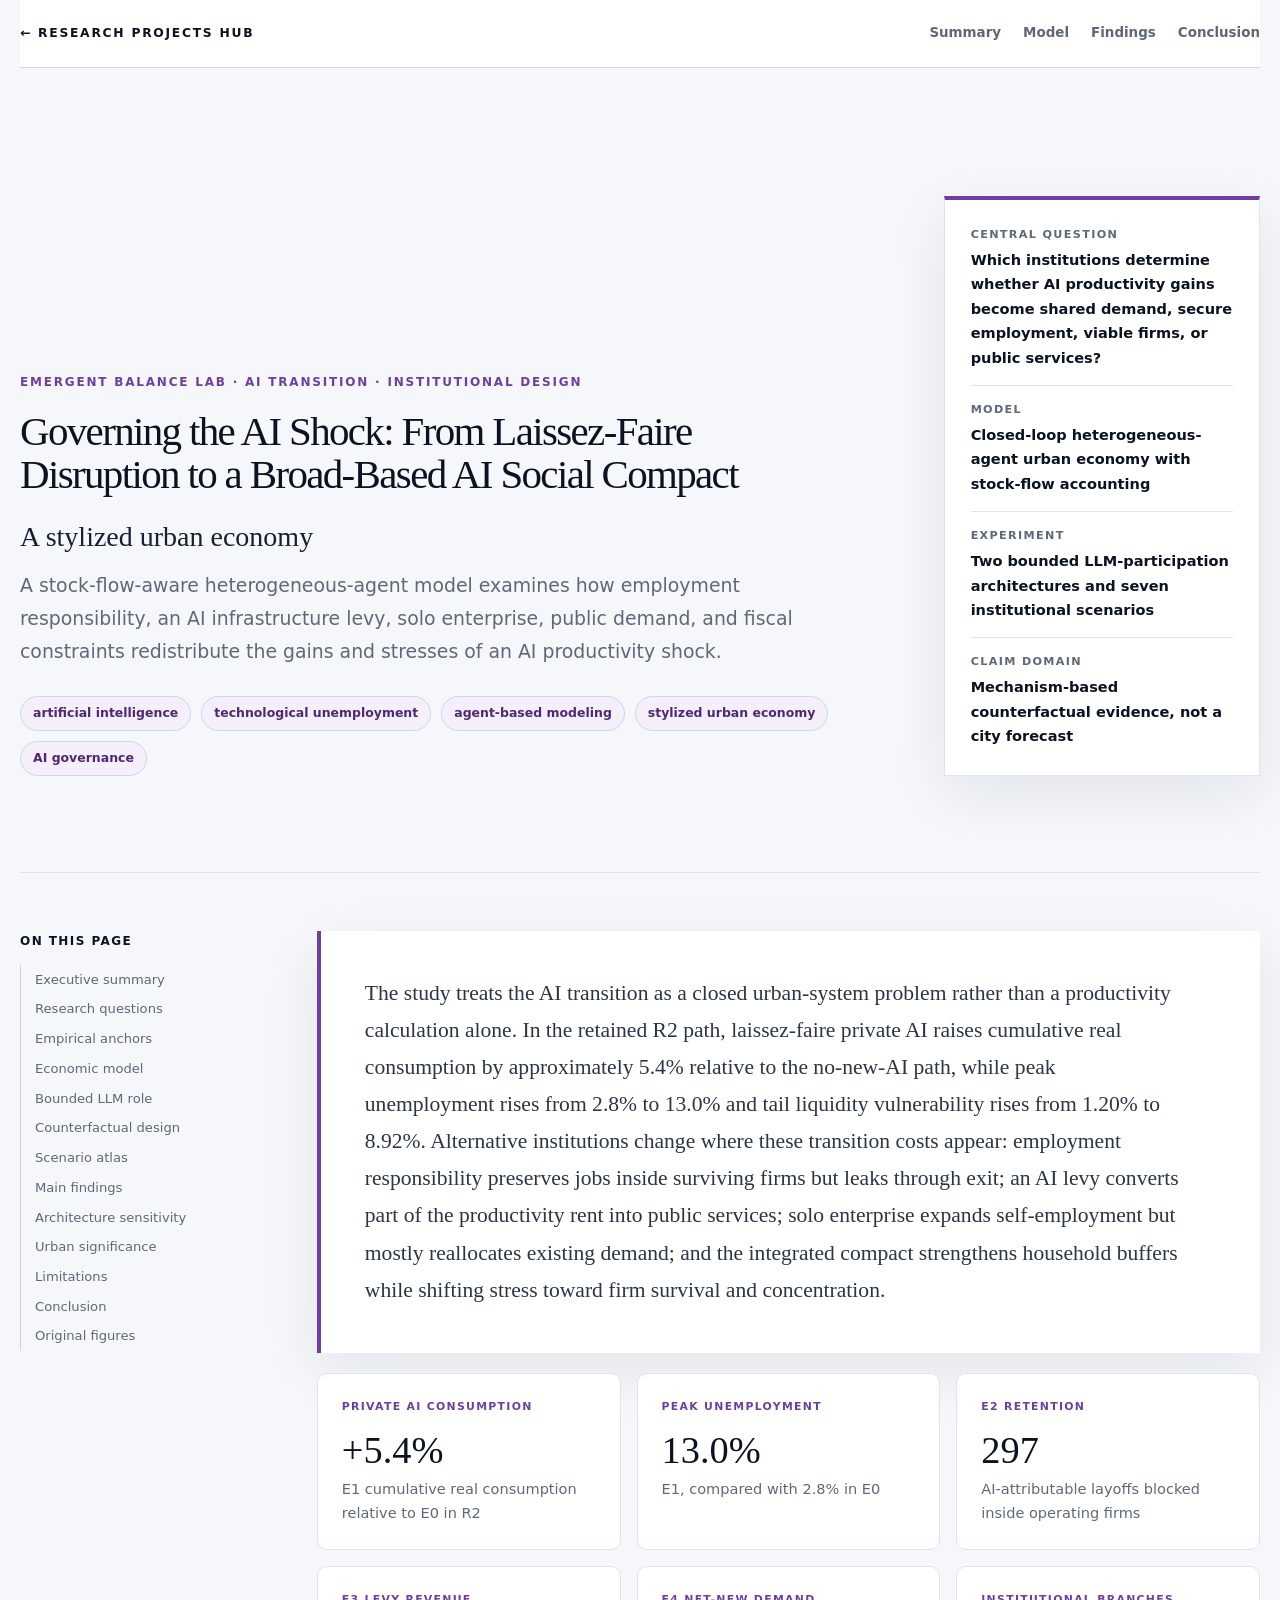
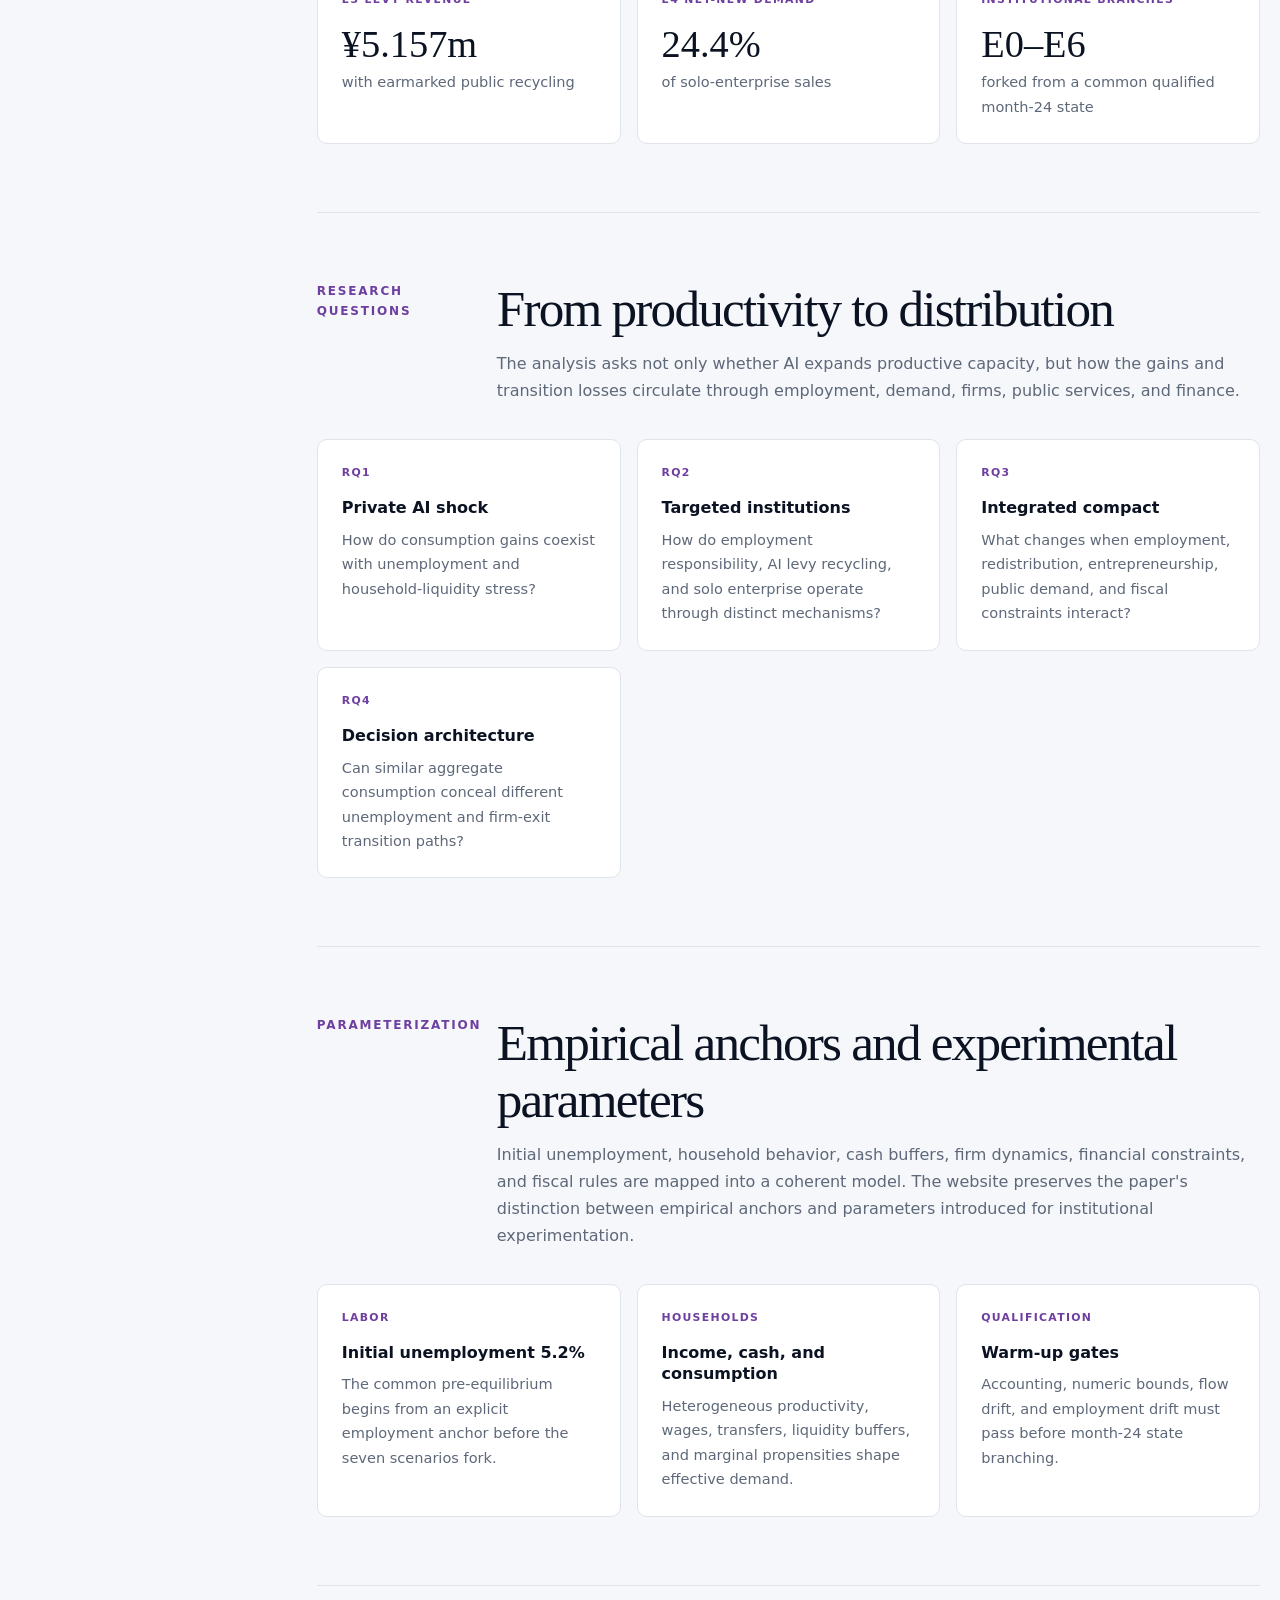
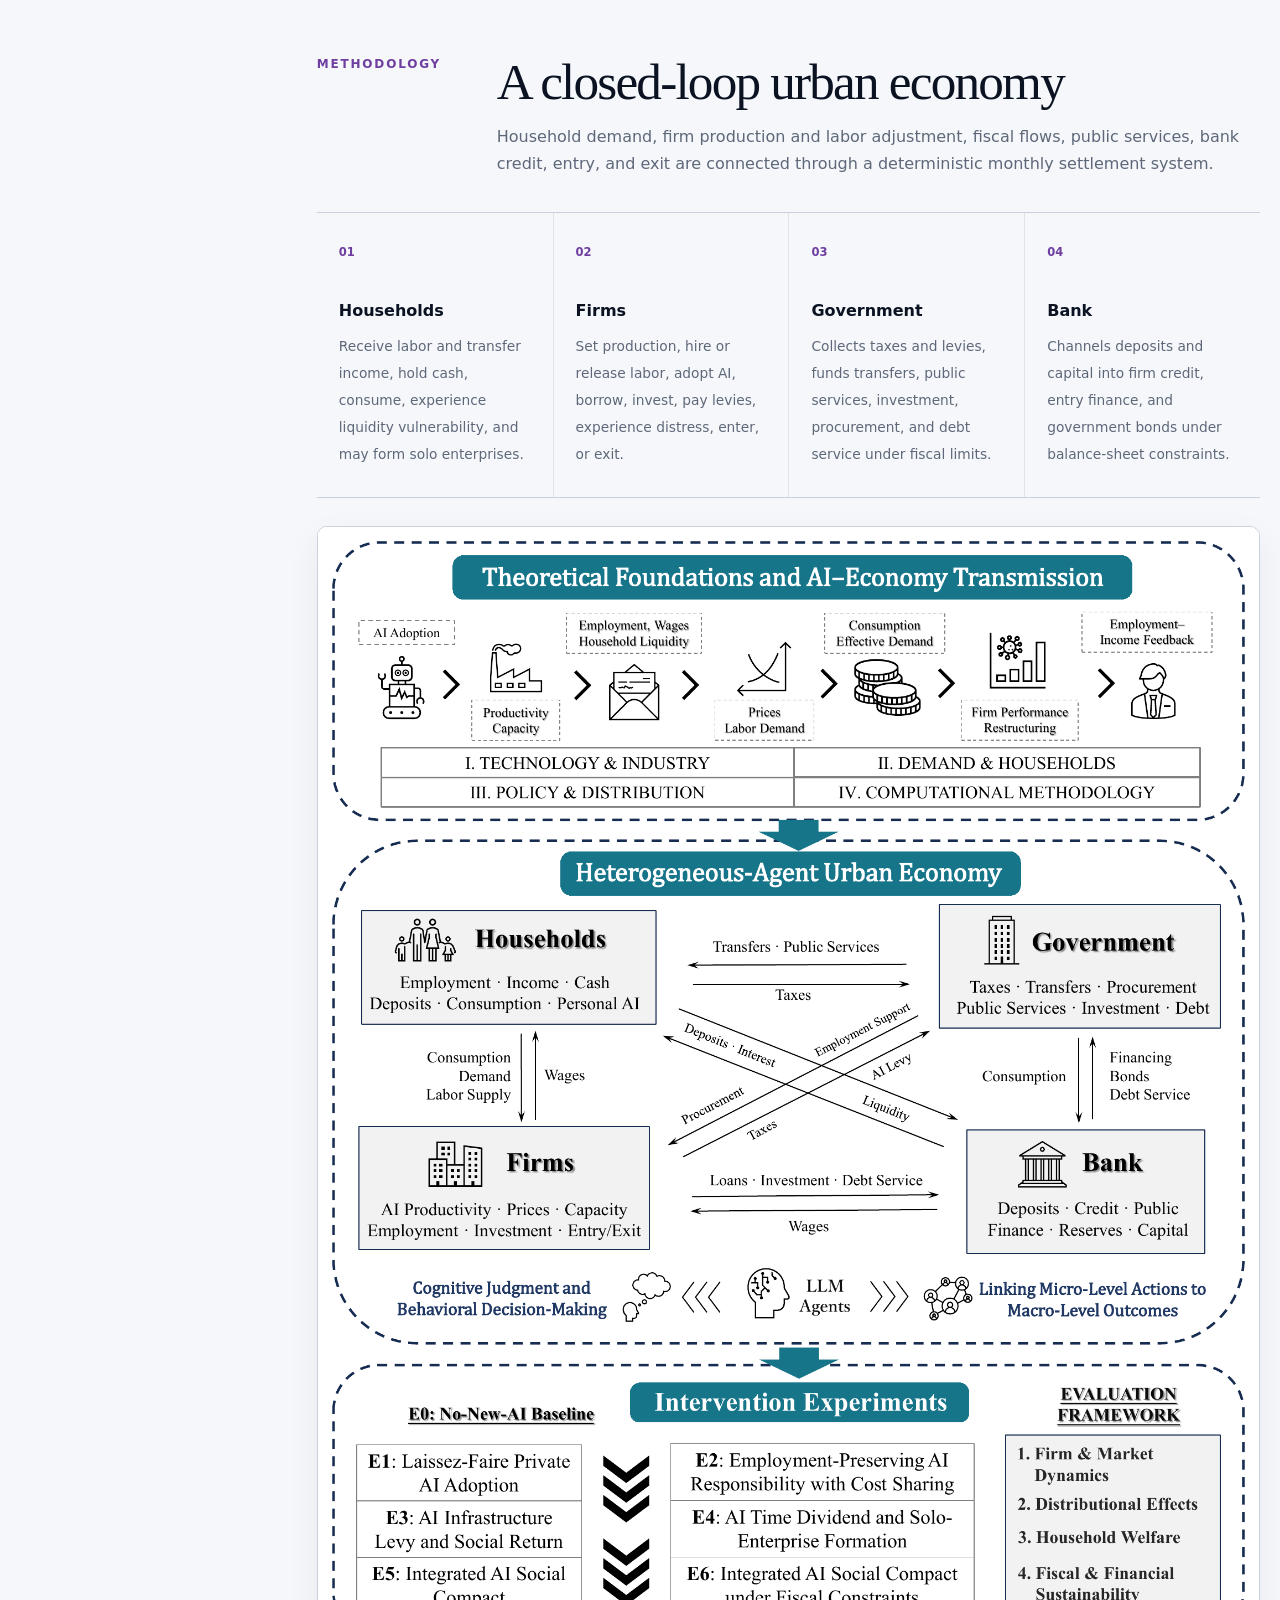
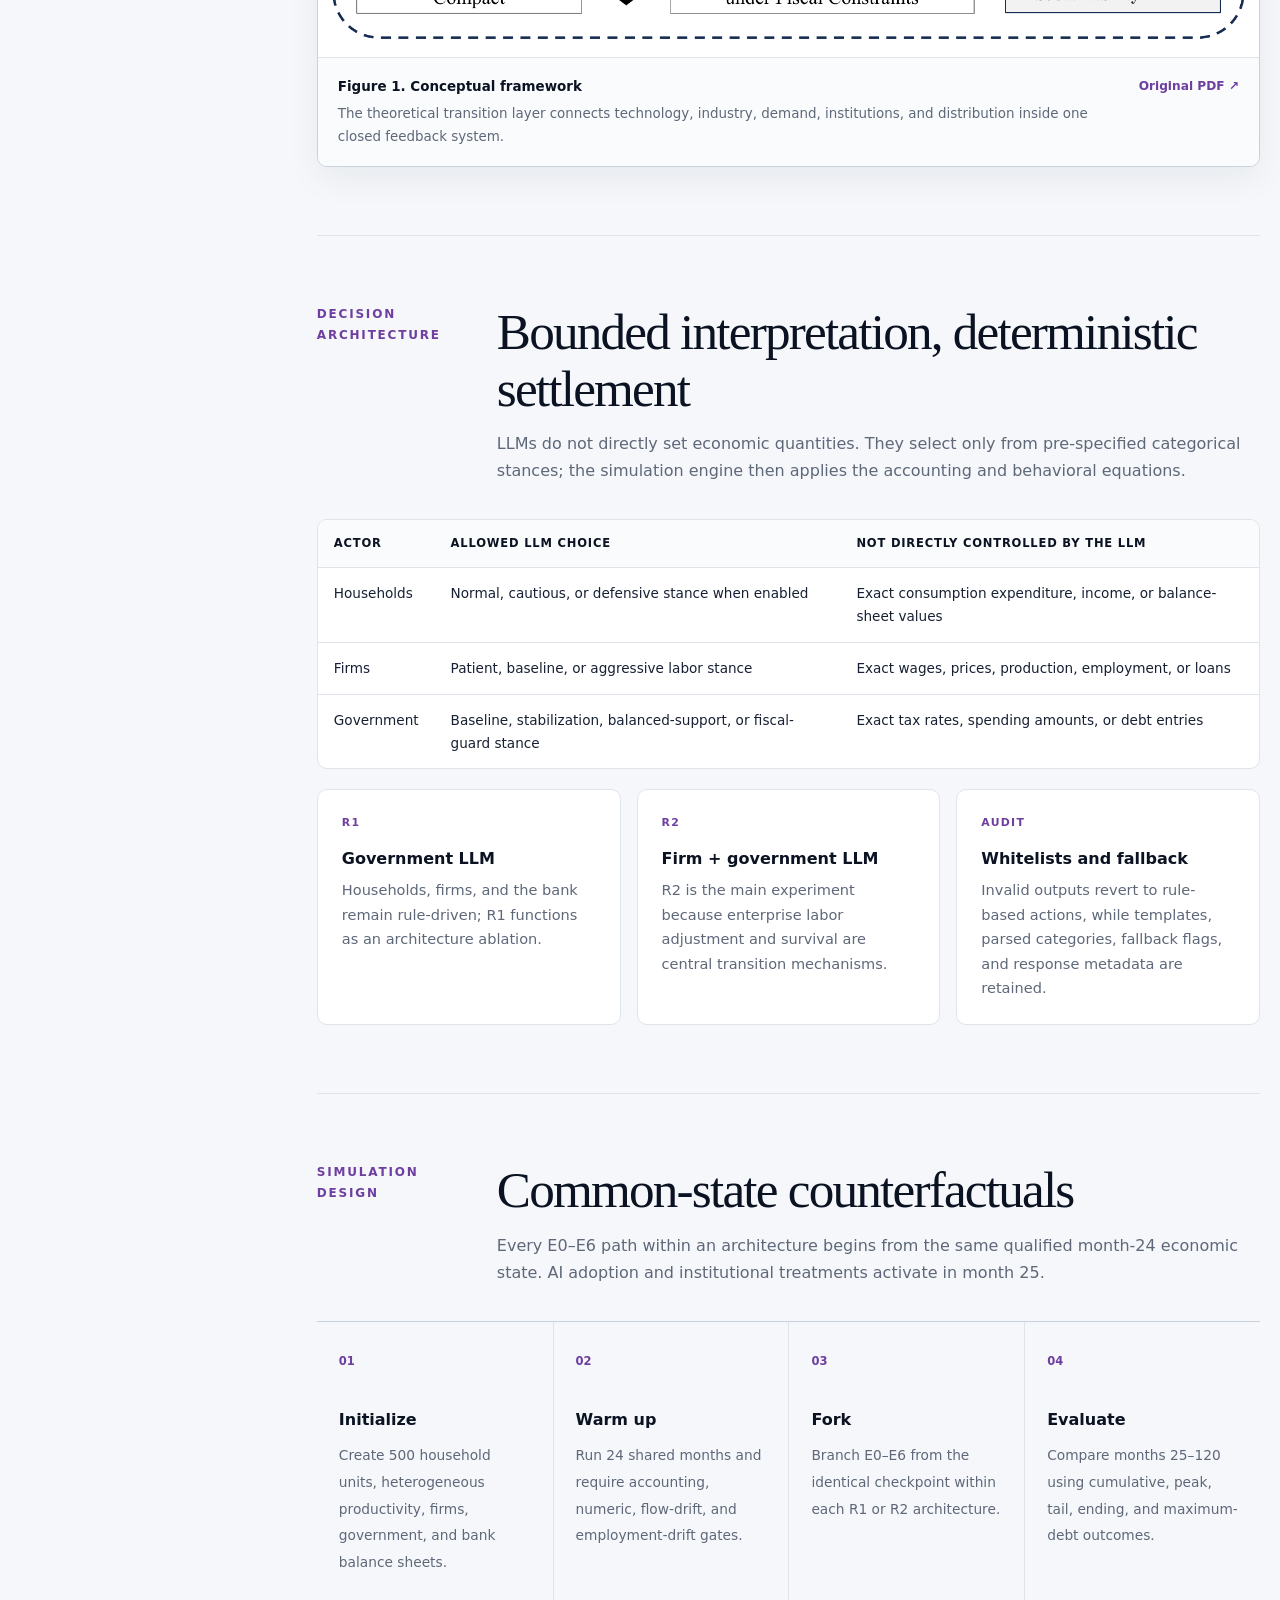
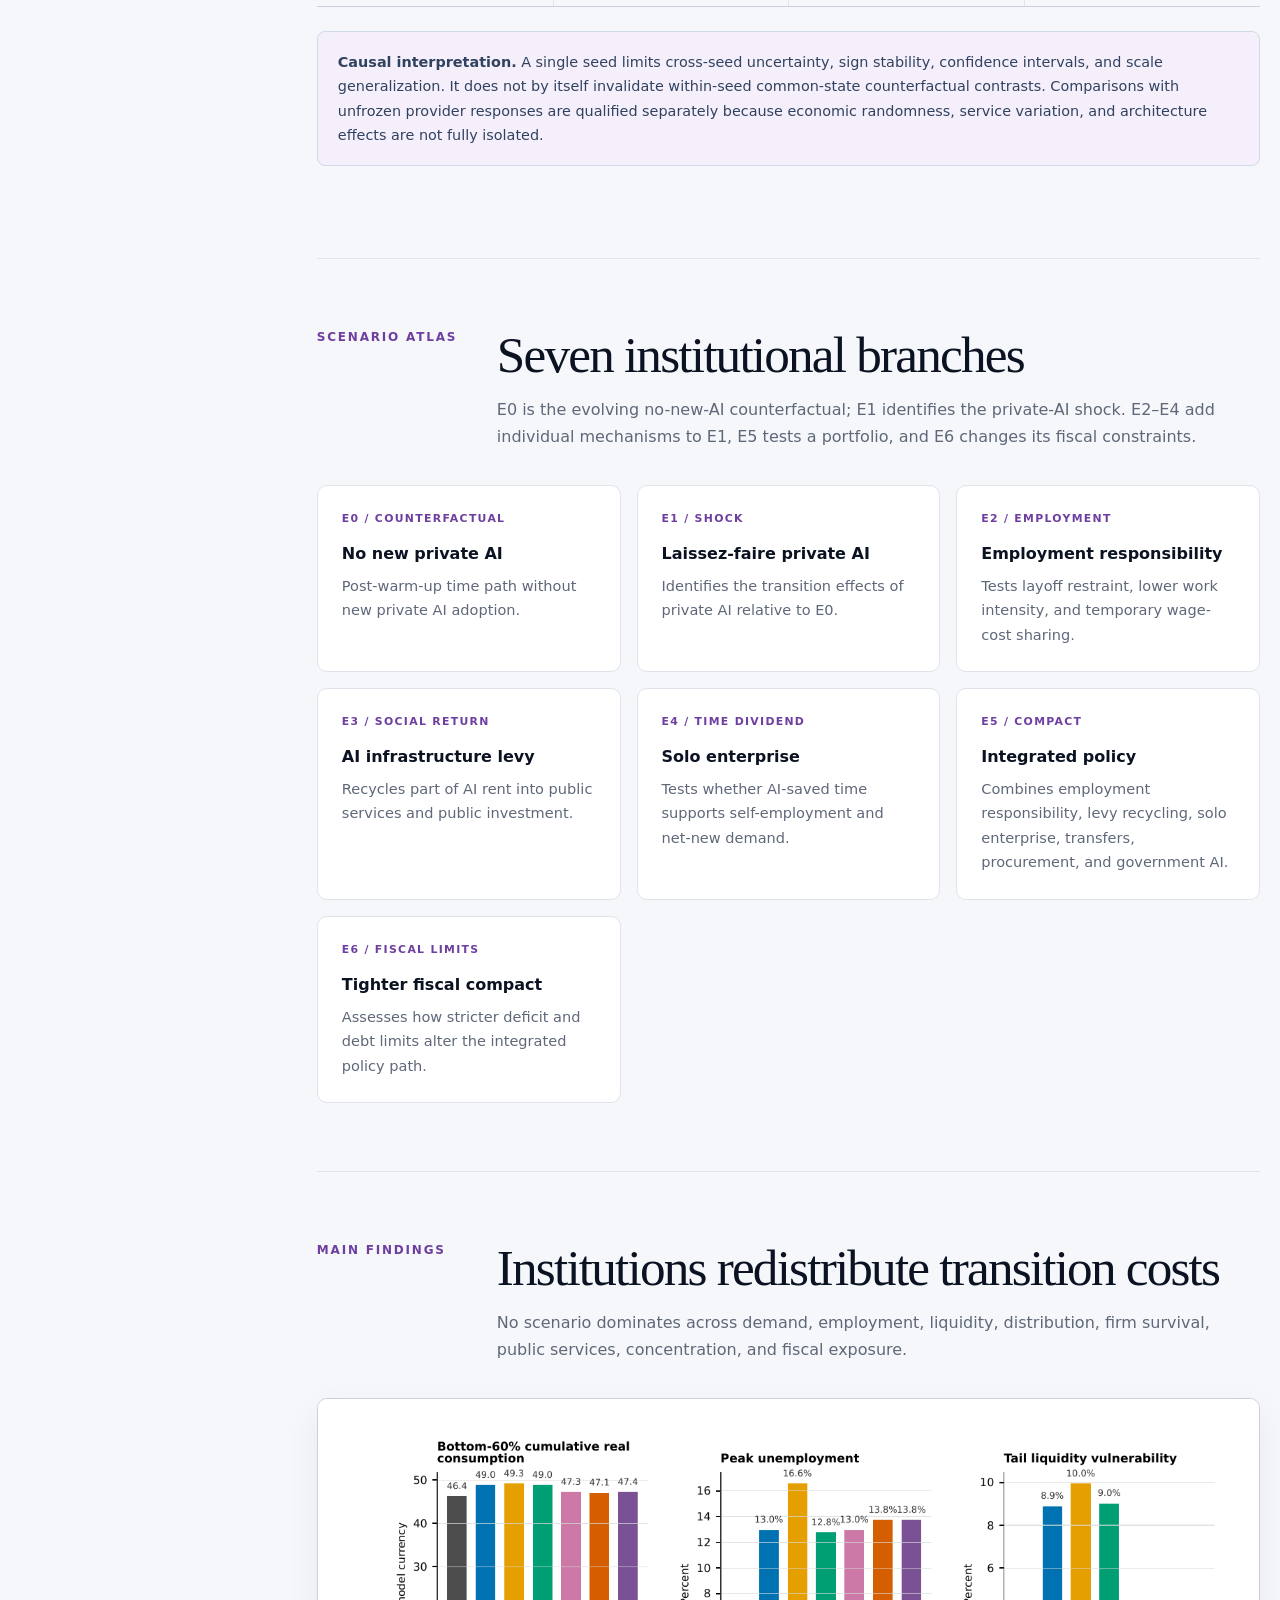
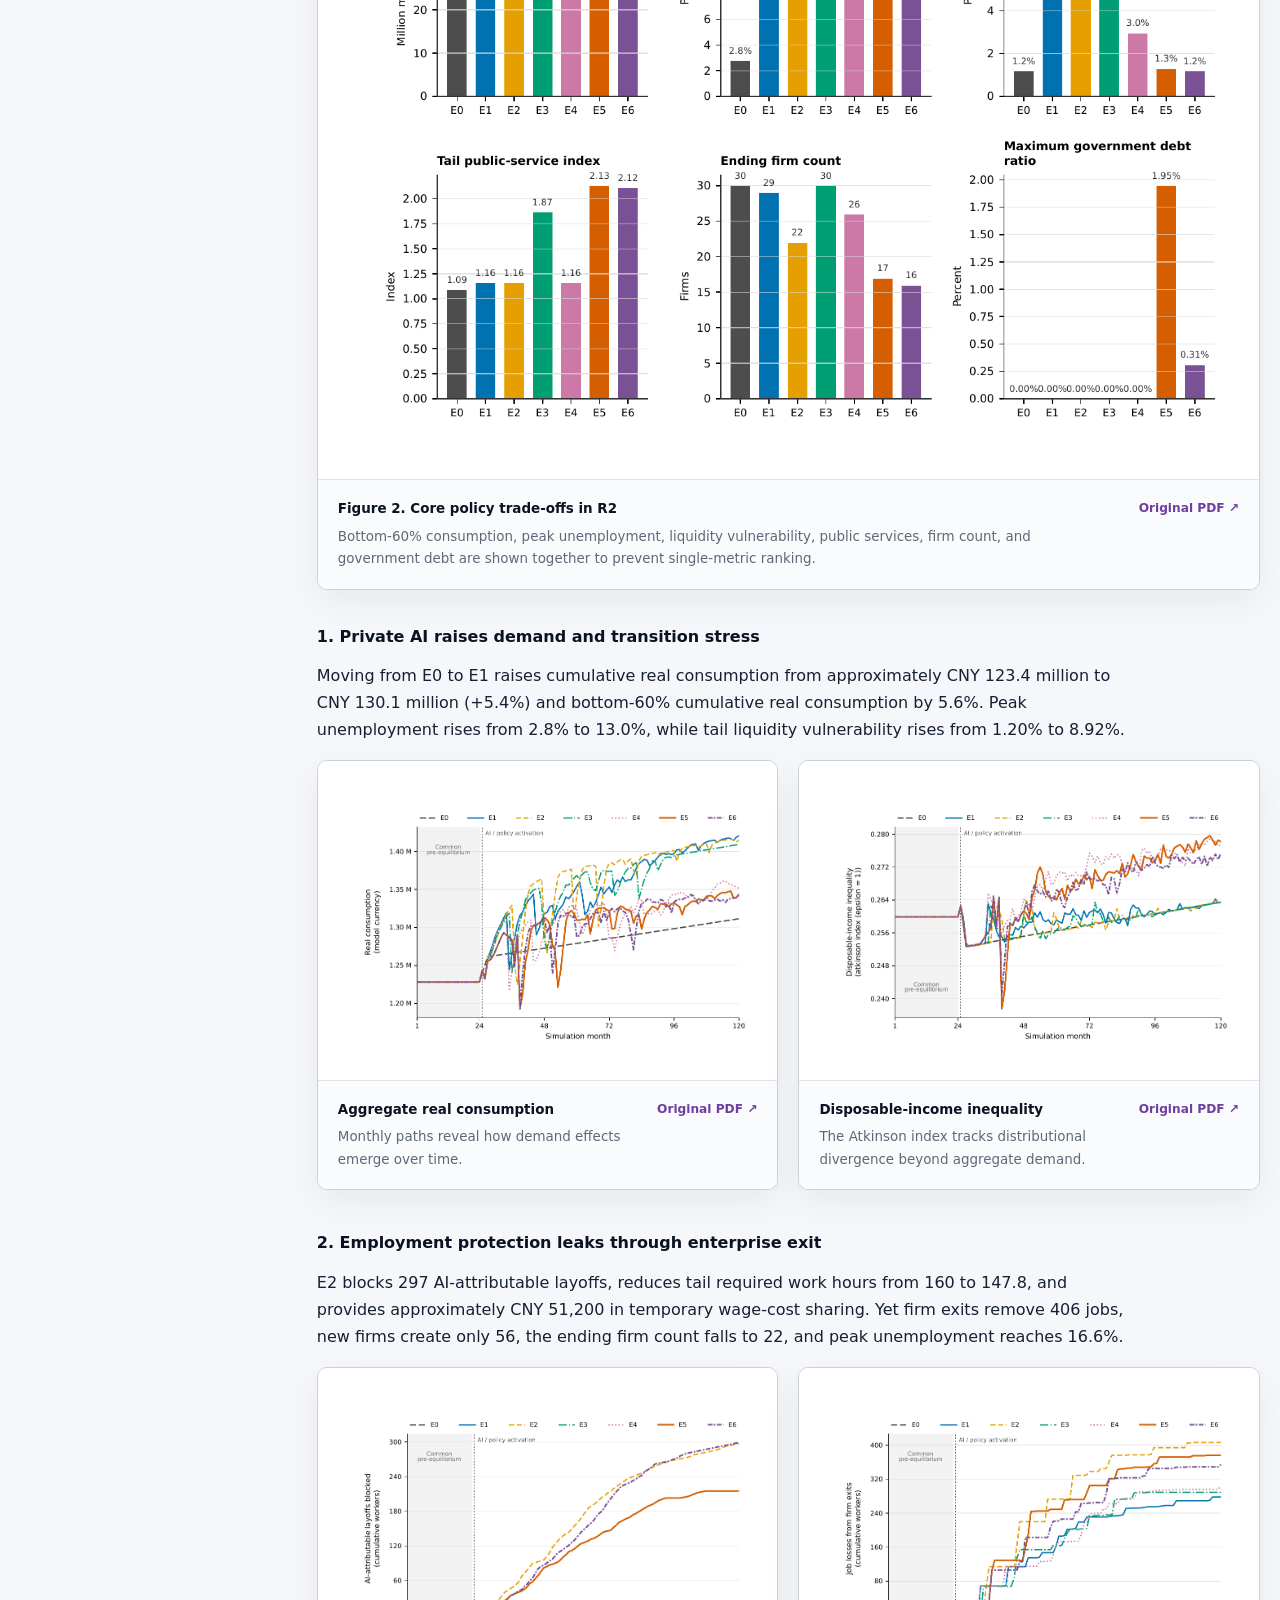
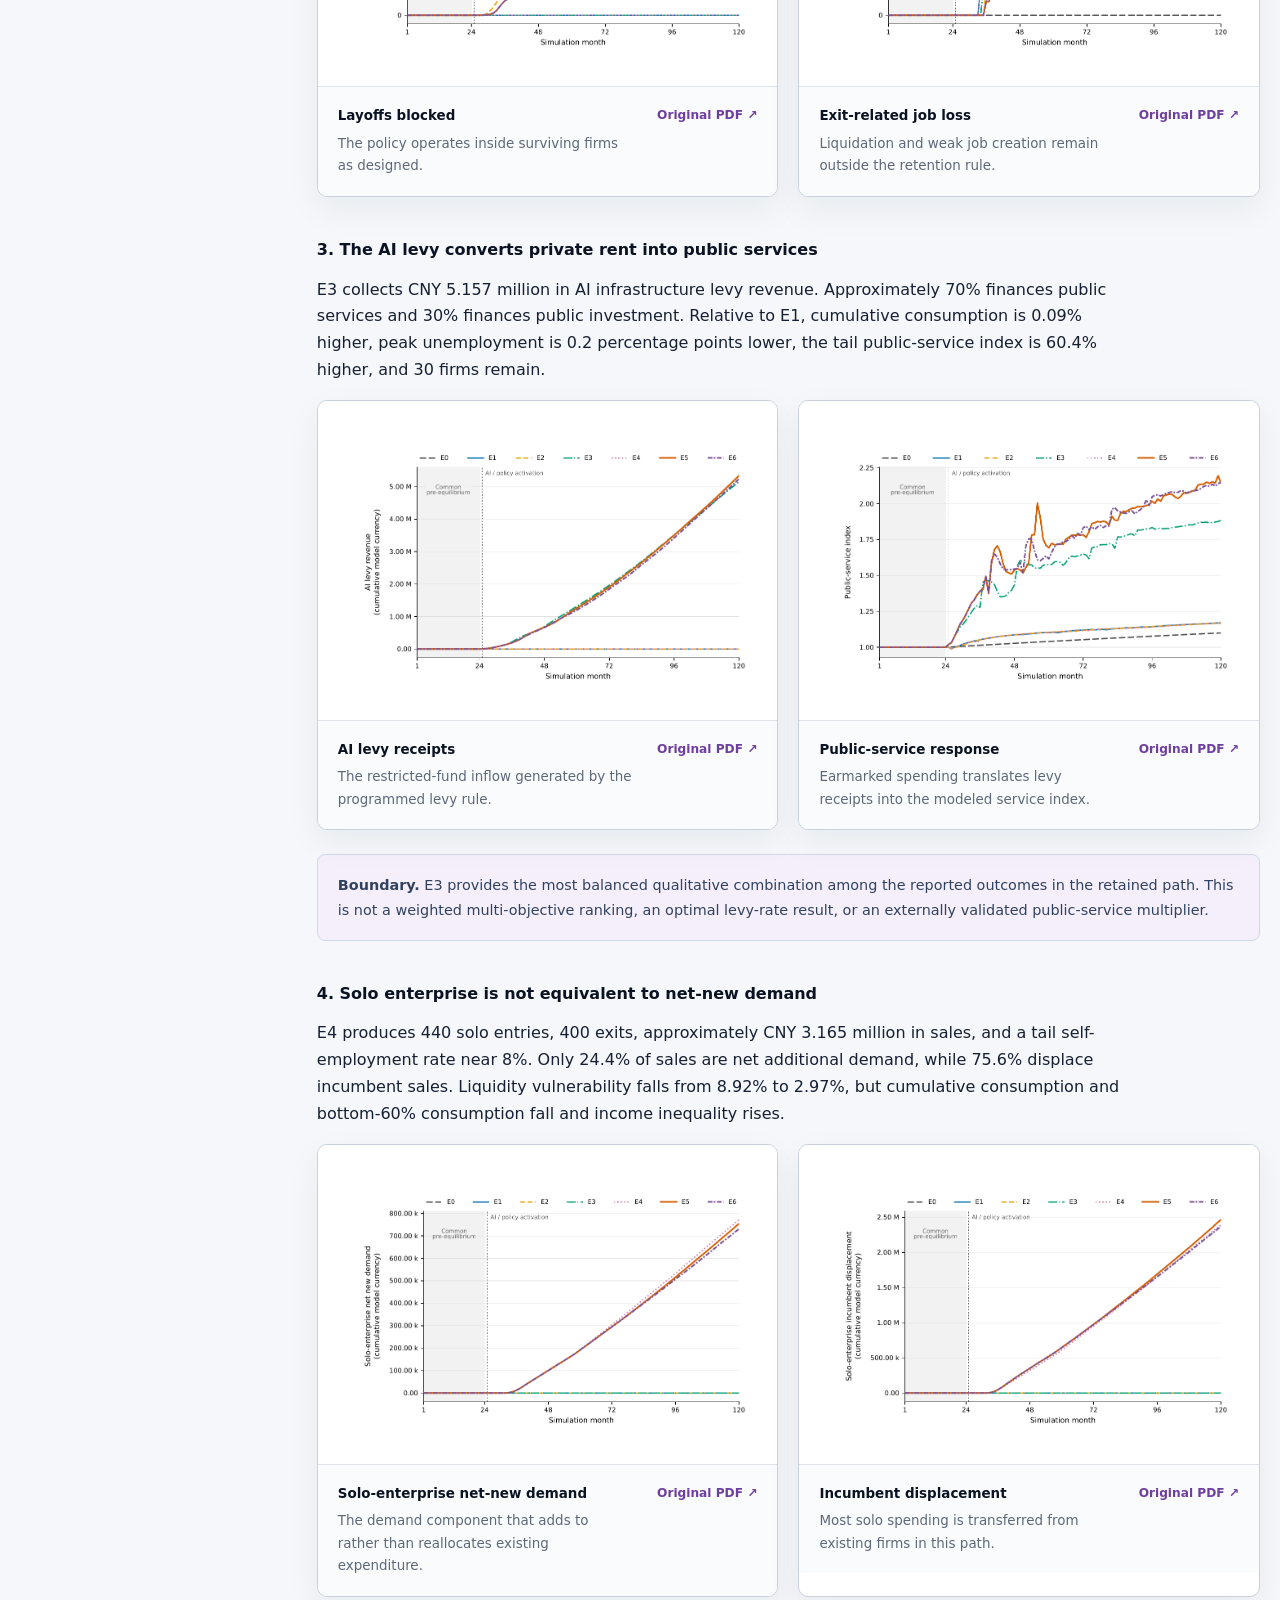
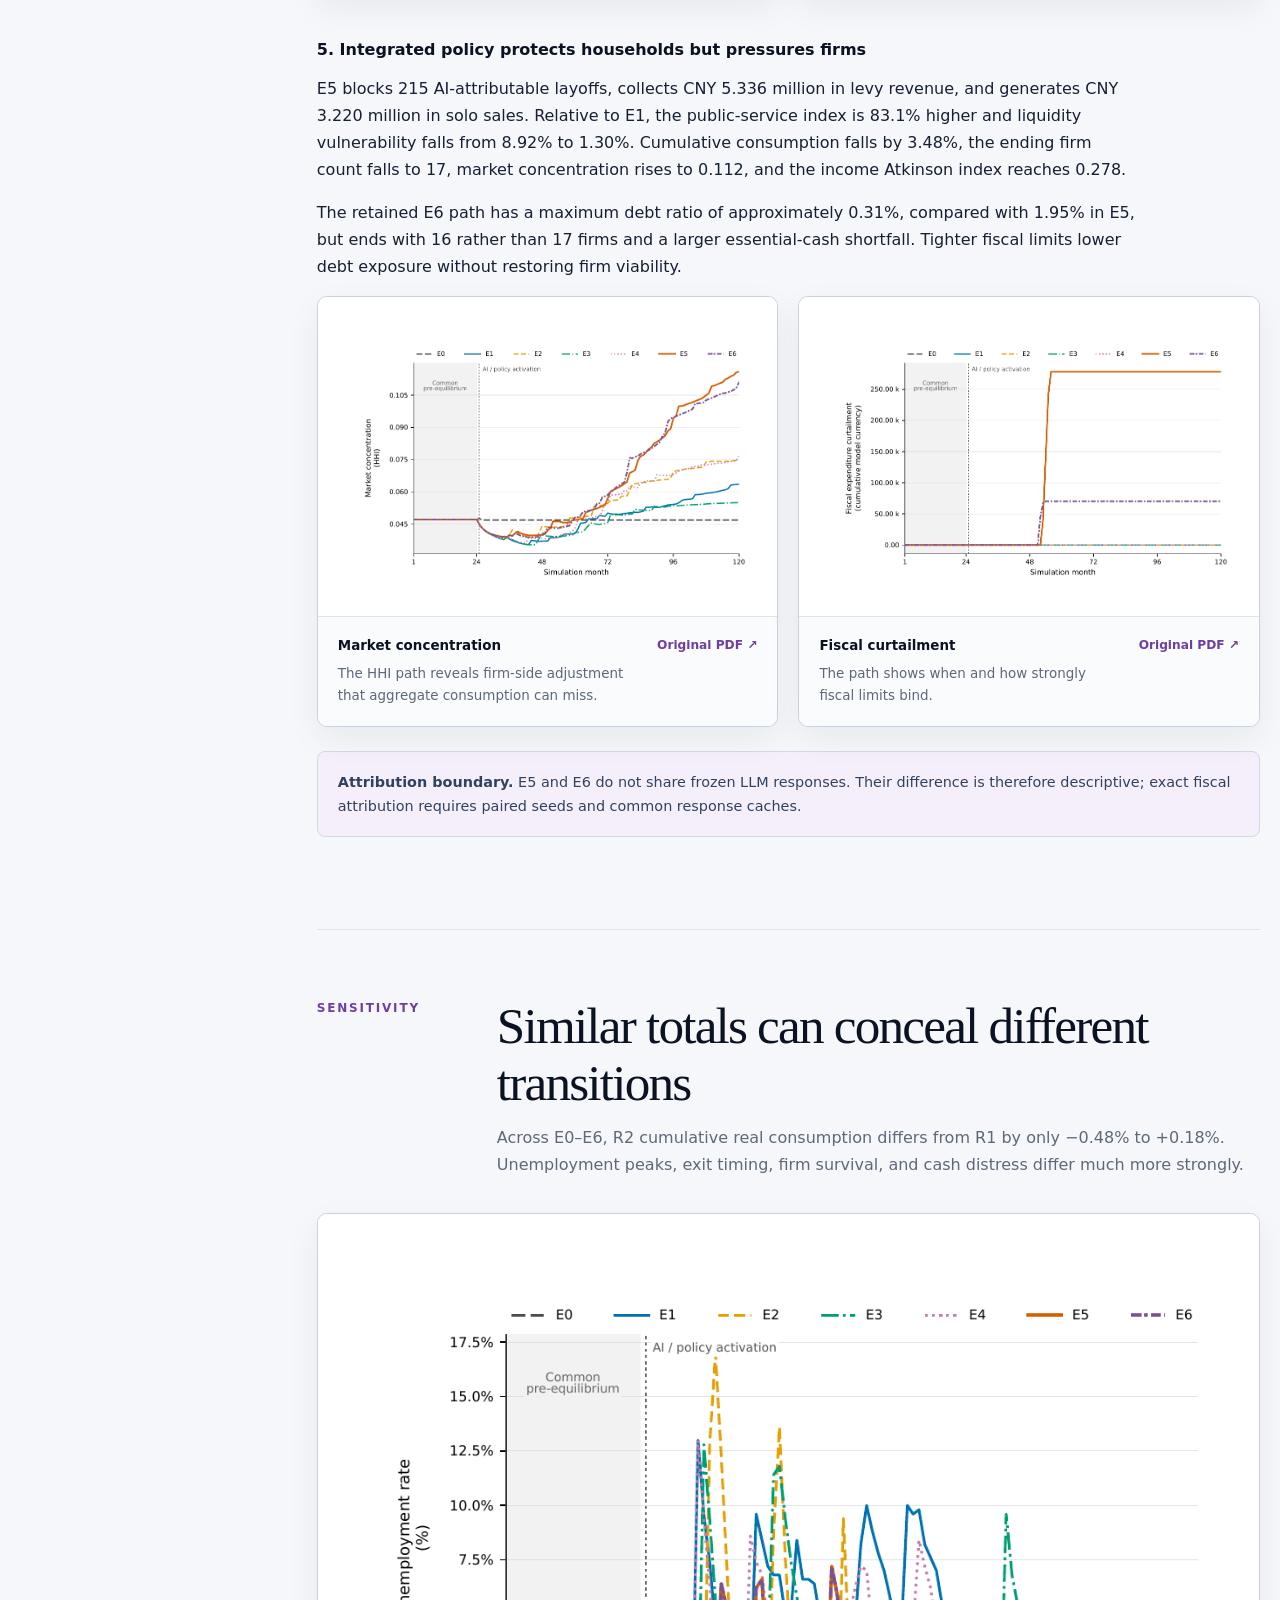
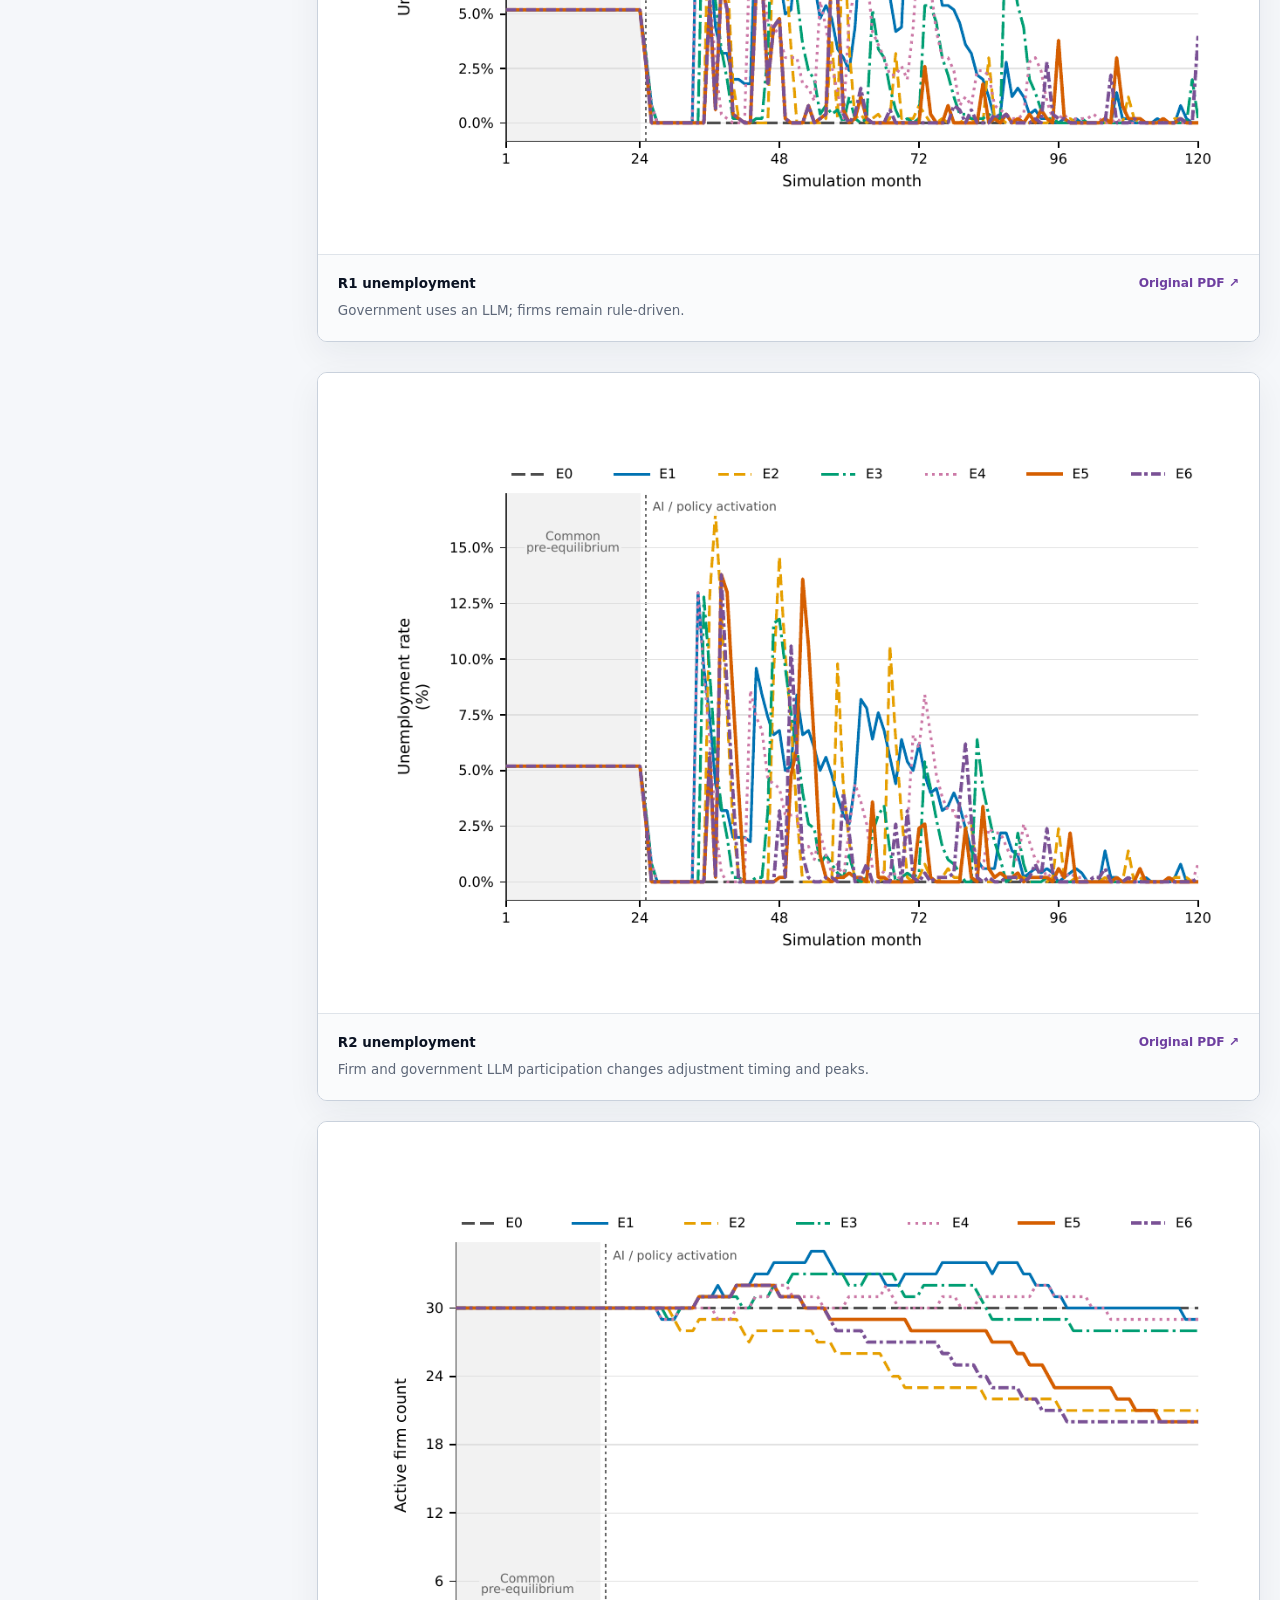
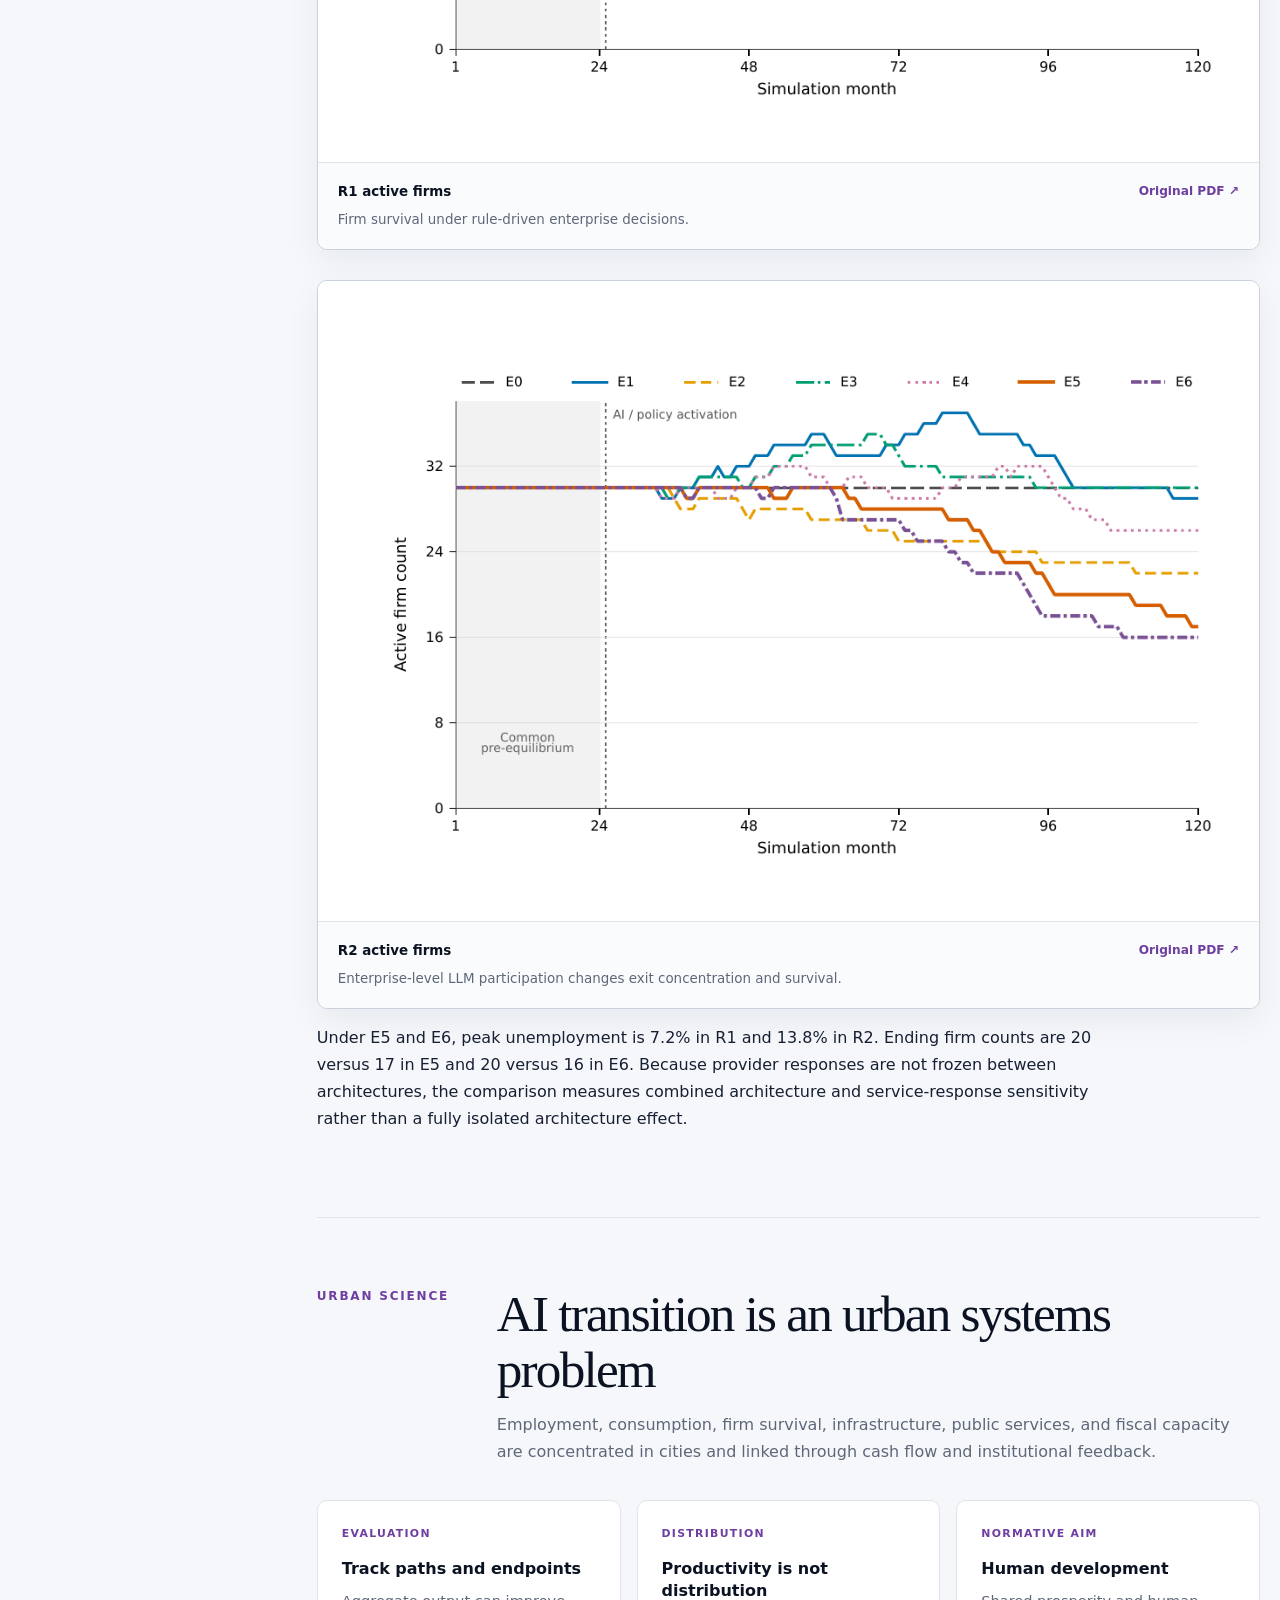
==== commit 12172df3: "Pair AI Shock findings figures" ====
--- a/ai-shock/index.html
+++ b/ai-shock/index.html
@@ -212,7 +212,7 @@
 
             <h3 style="margin-top:36px">1. Private AI raises demand and transition stress</h3>
             <p>Moving from E0 to E1 raises cumulative real consumption from approximately CNY 123.4 million to CNY 130.1 million (+5.4%) and bottom-60% cumulative real consumption by 5.6%. Peak unemployment rises from 2.8% to 13.0%, while tail liquidity vulnerability rises from 1.20% to 8.92%.</p>
-            <div class="figure-stack">
+            <div class="comparison-pair">
               <figure class="paper-figure">
                 <a class="preview-link" href="../assets/figures/ai-shock/real-consumption.png" target="_blank" rel="noopener"><img src="../assets/figures/ai-shock/real-consumption.png" alt="Monthly aggregate real consumption across E0 through E6 in R2."></a>
                 <figcaption class="figure-caption"><div><strong>Aggregate real consumption</strong><p>Monthly paths reveal how demand effects emerge over time.</p></div><a class="pdf-link" href="../assets/figures/ai-shock/real-consumption.pdf" target="_blank" rel="noopener">Original PDF ↗</a></figcaption>
@@ -225,7 +225,7 @@
 
             <h3 style="margin-top:42px">2. Employment protection leaks through enterprise exit</h3>
             <p>E2 blocks 297 AI-attributable layoffs, reduces tail required work hours from 160 to 147.8, and provides approximately CNY 51,200 in temporary wage-cost sharing. Yet firm exits remove 406 jobs, new firms create only 56, the ending firm count falls to 22, and peak unemployment reaches 16.6%.</p>
-            <div class="figure-stack">
+            <div class="comparison-pair">
               <figure class="paper-figure">
                 <a class="preview-link" href="../assets/figures/ai-shock/blocked-layoffs.png" target="_blank" rel="noopener"><img src="../assets/figures/ai-shock/blocked-layoffs.png" alt="Cumulative AI-attributable layoffs blocked by employment responsibility in R2."></a>
                 <figcaption class="figure-caption"><div><strong>Layoffs blocked</strong><p>The policy operates inside surviving firms as designed.</p></div><a class="pdf-link" href="../assets/figures/ai-shock/blocked-layoffs.pdf" target="_blank" rel="noopener">Original PDF ↗</a></figcaption>
@@ -238,7 +238,7 @@
 
             <h3 style="margin-top:42px">3. The AI levy converts private rent into public services</h3>
             <p>E3 collects CNY 5.157 million in AI infrastructure levy revenue. Approximately 70% finances public services and 30% finances public investment. Relative to E1, cumulative consumption is 0.09% higher, peak unemployment is 0.2 percentage points lower, the tail public-service index is 60.4% higher, and 30 firms remain.</p>
-            <div class="figure-stack">
+            <div class="comparison-pair">
               <figure class="paper-figure">
                 <a class="preview-link" href="../assets/figures/ai-shock/levy-revenue.png" target="_blank" rel="noopener"><img src="../assets/figures/ai-shock/levy-revenue.png" alt="Cumulative AI infrastructure levy revenue in R2."></a>
                 <figcaption class="figure-caption"><div><strong>AI levy receipts</strong><p>The restricted-fund inflow generated by the programmed levy rule.</p></div><a class="pdf-link" href="../assets/figures/ai-shock/levy-revenue.pdf" target="_blank" rel="noopener">Original PDF ↗</a></figcaption>
@@ -252,7 +252,7 @@
 
             <h3 style="margin-top:42px">4. Solo enterprise is not equivalent to net-new demand</h3>
             <p>E4 produces 440 solo entries, 400 exits, approximately CNY 3.165 million in sales, and a tail self-employment rate near 8%. Only 24.4% of sales are net additional demand, while 75.6% displace incumbent sales. Liquidity vulnerability falls from 8.92% to 2.97%, but cumulative consumption and bottom-60% consumption fall and income inequality rises.</p>
-            <div class="figure-stack">
+            <div class="comparison-pair">
               <figure class="paper-figure">
                 <a class="preview-link" href="../assets/figures/ai-shock/solo-net-new-demand.png" target="_blank" rel="noopener"><img src="../assets/figures/ai-shock/solo-net-new-demand.png" alt="Net-new demand generated by solo enterprises in R2."></a>
                 <figcaption class="figure-caption"><div><strong>Solo-enterprise net-new demand</strong><p>The demand component that adds to rather than reallocates existing expenditure.</p></div><a class="pdf-link" href="../assets/figures/ai-shock/solo-net-new-demand.pdf" target="_blank" rel="noopener">Original PDF ↗</a></figcaption>
@@ -266,7 +266,7 @@
             <h3 style="margin-top:42px">5. Integrated policy protects households but pressures firms</h3>
             <p>E5 blocks 215 AI-attributable layoffs, collects CNY 5.336 million in levy revenue, and generates CNY 3.220 million in solo sales. Relative to E1, the public-service index is 83.1% higher and liquidity vulnerability falls from 8.92% to 1.30%. Cumulative consumption falls by 3.48%, the ending firm count falls to 17, market concentration rises to 0.112, and the income Atkinson index reaches 0.278.</p>
             <p>The retained E6 path has a maximum debt ratio of approximately 0.31%, compared with 1.95% in E5, but ends with 16 rather than 17 firms and a larger essential-cash shortfall. Tighter fiscal limits lower debt exposure without restoring firm viability.</p>
-            <div class="figure-stack">
+            <div class="comparison-pair">
               <figure class="paper-figure">
                 <a class="preview-link" href="../assets/figures/ai-shock/market-hhi.png" target="_blank" rel="noopener"><img src="../assets/figures/ai-shock/market-hhi.png" alt="Market concentration paths across E0 through E6 in R2."></a>
                 <figcaption class="figure-caption"><div><strong>Market concentration</strong><p>The HHI path reveals firm-side adjustment that aggregate consumption can miss.</p></div><a class="pdf-link" href="../assets/figures/ai-shock/market-hhi.pdf" target="_blank" rel="noopener">Original PDF ↗</a></figcaption>
--- a/assets/styles.css
+++ b/assets/styles.css
@@ -394,6 +394,11 @@
 }
 
 .figure-stack { display: grid; gap: 30px; }
+.comparison-pair {
+  display: grid;
+  grid-template-columns: repeat(2, minmax(0, 1fr));
+  gap: 20px;
+}
 .paper-figure {
   margin: 0;
   overflow: hidden;
@@ -402,6 +407,14 @@
   background: var(--paper);
   box-shadow: 0 12px 34px rgba(19, 31, 50, 0.06);
 }
+.paper-figure.width-75-figure {
+  width: 75%;
+  margin-inline: auto;
+}
+.paper-figure.width-85-figure {
+  width: 85%;
+  margin-inline: auto;
+}
 .preview-link {
   display: flex;
   min-height: 250px;
@@ -420,6 +433,7 @@
   display: block;
   max-height: none;
 }
+.comparison-pair .paper-figure img { max-height: 430px; }
 .figure-caption {
   display: flex;
   justify-content: space-between;
@@ -612,6 +626,9 @@
   .finding-grid,
   .scenario-grid,
   .method-flow { grid-template-columns: 1fr; }
+  .comparison-pair { grid-template-columns: 1fr; }
+  .paper-figure.width-75-figure { width: 100%; }
+  .paper-figure.width-85-figure { width: 100%; }
   .method-step { min-height: auto; }
   .method-step + .method-step { border-top: 1px solid var(--line); border-left: 0; }
   .preview-link { min-height: 180px; padding: 10px; }
